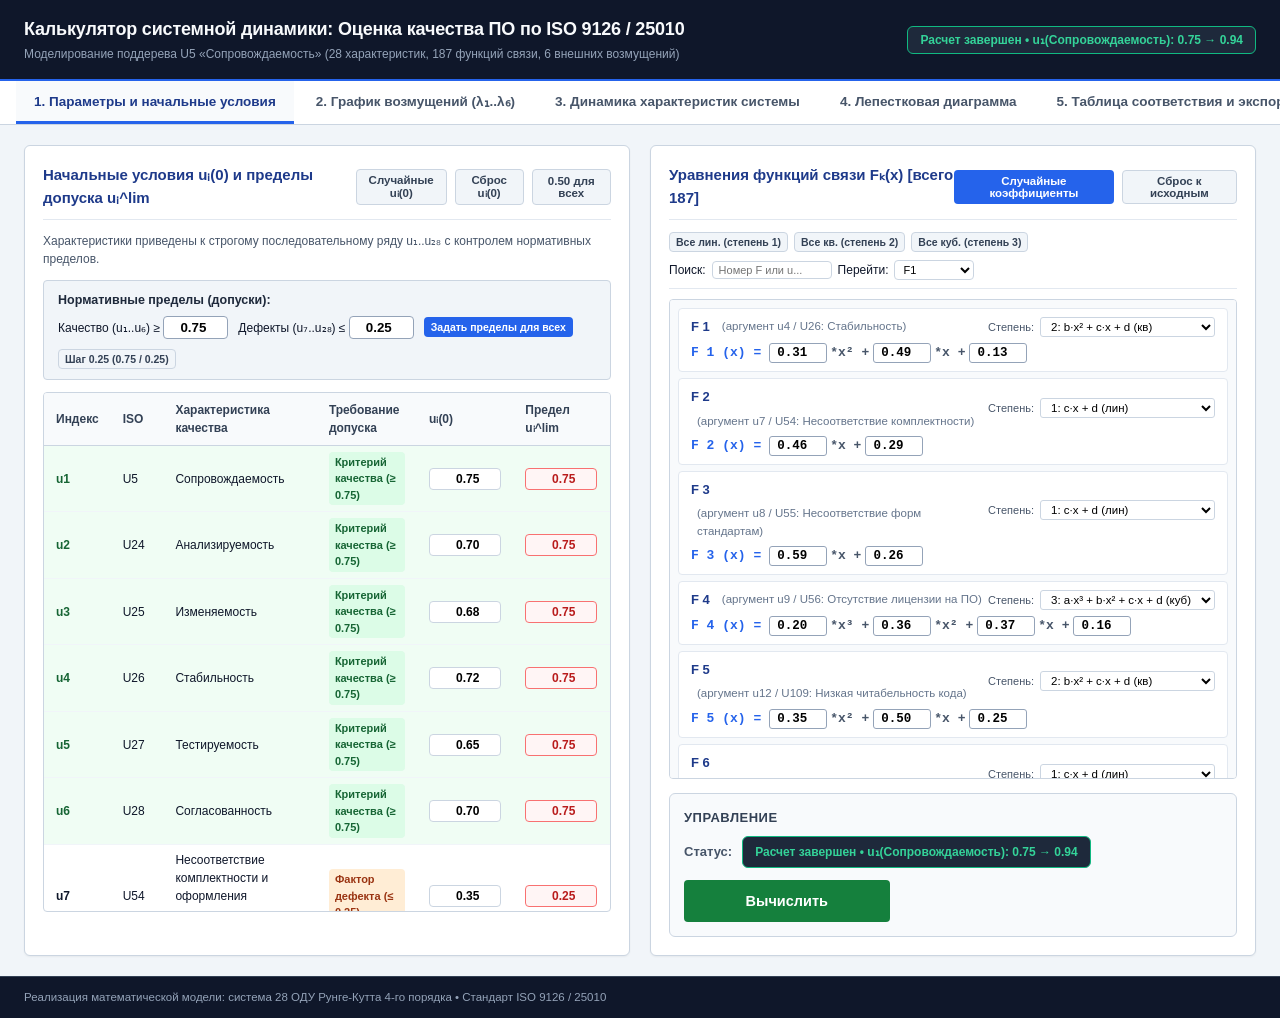
==== index.html @ 402475c9 "new failes" ====
<!DOCTYPE html>
<html lang="ru">
<head>
  <meta charset="UTF-8">
  <meta name="viewport" content="width=device-width, initial-scale=1.0">
  <title>Калькулятор системной динамики: Оценка качества ПО по ISO (U5 — Сопровождаемость)</title>
  <style>
/* ==========================================================================
   СТИЛИ АКАДЕМИЧЕСКОГО ВЕБ-КАЛЬКУЛЯТОРА СИСТЕМНОЙ ДИНАМИКИ
   ========================================================================== */

:root {
  --primary: #1e3a8a;
  --primary-hover: #172554;
  --accent: #2563eb;
  --success: #15803d;
  --success-hover: #166534;
  --danger: #b91c1c;
  --bg-main: #f1f5f9;
  --bg-card: #ffffff;
  --text-main: #0f172a;
  --text-muted: #475569;
  --border-color: #cbd5e1;
  --radius-sm: 4px;
  --radius-md: 6px;
  --radius-lg: 8px;
  --shadow-sm: 0 1px 2px 0 rgb(0 0 0 / 0.05);
  --shadow-md: 0 4px 6px -1px rgb(0 0 0 / 0.1), 0 2px 4px -2px rgb(0 0 0 / 0.1);
}

* {
  box-sizing: border-box;
  margin: 0;
  padding: 0;
}

body {
  font-family: -apple-system, BlinkMacSystemFont, "Segoe UI", Roboto, "Helvetica Neue", Arial, sans-serif;
  background-color: var(--bg-main);
  color: var(--text-main);
  line-height: 1.5;
  font-size: 14px;
  -webkit-font-smoothing: antialiased;
}

.app-container {
  display: flex;
  flex-direction: column;
  min-height: 100vh;
}

/* --------------------------------------------------------------------------
   ШАПКА
   -------------------------------------------------------------------------- */
.app-header {
  background-color: #0f172a;
  color: #f8fafc;
  padding: 16px 24px;
  display: flex;
  justify-content: space-between;
  align-items: center;
  border-bottom: 2px solid var(--accent);
}

.header-content h1 {
  font-size: 18px;
  font-weight: 700;
  letter-spacing: -0.01em;
}

.header-content .subtitle {
  font-size: 12px;
  color: #94a3b8;
  margin-top: 2px;
}

.status-badge {
  background-color: #1e293b;
  color: #38bdf8;
  border: 1px solid #334155;
  padding: 6px 12px;
  border-radius: var(--radius-md);
  font-size: 12px;
  font-weight: 600;
}

/* --------------------------------------------------------------------------
   ВКЛАДКИ НАВИГАЦИИ
   -------------------------------------------------------------------------- */
.app-tabs {
  background-color: #ffffff;
  border-bottom: 1px solid var(--border-color);
  display: flex;
  overflow-x: auto;
  padding: 0 16px;
  gap: 4px;
}

.tab-btn {
  background: none;
  border: none;
  padding: 12px 18px;
  font-size: 13.5px;
  font-weight: 600;
  color: var(--text-muted);
  cursor: pointer;
  border-bottom: 3px solid transparent;
  transition: all 0.15s ease-in-out;
  white-space: nowrap;
}

.tab-btn:hover {
  color: var(--accent);
  background-color: #f8fafc;
}

.tab-btn.active {
  color: var(--primary);
  border-bottom-color: var(--accent);
  background-color: #f8fafc;
}

/* --------------------------------------------------------------------------
   КОНТЕЙНЕР СОДЕРЖИМОГО
   -------------------------------------------------------------------------- */
.tab-content-container {
  flex: 1;
  padding: 20px 24px;
}

.tab-pane {
  display: none;
}

.tab-pane.active {
  display: block;
}

/* --------------------------------------------------------------------------
   КАРТОЧКИ И СЕТКИ
   -------------------------------------------------------------------------- */
.card {
  background-color: var(--bg-card);
  border: 1px solid var(--border-color);
  border-radius: var(--radius-md);
  padding: 18px;
  box-shadow: var(--shadow-sm);
}

.card-header {
  display: flex;
  justify-content: space-between;
  align-items: center;
  border-bottom: 1px solid #e2e8f0;
  padding-bottom: 10px;
  margin-bottom: 12px;
}

.card-header h2 {
  font-size: 15px;
  font-weight: 700;
  color: var(--primary);
}

.card-actions {
  display: flex;
  gap: 8px;
}

.section-desc {
  font-size: 12px;
  color: var(--text-muted);
  margin-bottom: 12px;
}

.grid-2col {
  display: grid;
  grid-template-columns: 1fr 1fr;
  gap: 20px;
}

@media (max-width: 1024px) {
  .grid-2col {
    grid-template-columns: 1fr;
  }
}

/* --------------------------------------------------------------------------
   ТАБЛИЦА u0 И СООТВЕТСТВИЯ
   -------------------------------------------------------------------------- */
.table-container {
  border: 1px solid var(--border-color);
  border-radius: var(--radius-sm);
  overflow-x: auto;
}

.u0-table-scroll {
  max-height: 520px;
  overflow-y: auto;
}

.data-table {
  width: 100%;
  border-collapse: collapse;
  font-size: 12px;
}

.data-table th {
  background-color: #f8fafc;
  color: #334155;
  font-weight: 700;
  text-align: left;
  padding: 8px 12px;
  border-bottom: 1px solid var(--border-color);
  position: sticky;
  top: 0;
  z-index: 10;
}

.data-table td {
  padding: 6px 12px;
  border-bottom: 1px solid #f1f5f9;
}

.data-table tr.row-quality {
  background-color: #f0fdf4;
}

.data-table tr.row-quality td:first-child {
  font-weight: 700;
  color: #166534;
}

.data-table tr:hover {
  background-color: #f8fafc;
}

.u0-input {
  width: 72px;
  padding: 3px 6px;
  border: 1px solid var(--border-color);
  border-radius: var(--radius-sm);
  font-size: 12px;
  text-align: right;
  font-weight: 600;
}

/* --------------------------------------------------------------------------
   ИНСПЕКТОР ФУНКЦИИ
   -------------------------------------------------------------------------- */
.func-inspector-card {
  background-color: #f8fafc;
  border: 1px solid #e2e8f0;
  border-radius: var(--radius-md);
  padding: 14px;
  margin-top: 14px;
}

.func-inspector-card h3 {
  font-size: 13px;
  font-weight: 700;
  color: #1e293b;
  margin-bottom: 10px;
}

.form-row {
  margin-bottom: 10px;
}

.form-row label {
  display: block;
  font-size: 12px;
  font-weight: 600;
  margin-bottom: 4px;
  color: #334155;
}

.form-select, .form-input {
  width: 100%;
  padding: 6px 10px;
  border: 1px solid var(--border-color);
  border-radius: var(--radius-sm);
  font-size: 13px;
  background-color: #fff;
}

.radio-group {
  display: flex;
  gap: 12px;
  font-size: 12px;
}

.radio-group label {
  display: flex;
  align-items: center;
  gap: 4px;
  cursor: pointer;
}

.grid-coeffs {
  display: grid;
  grid-template-columns: repeat(4, 1fr);
  gap: 8px;
  margin-top: 8px;
}

.coeff-box label {
  font-size: 11px;
  font-weight: 600;
  color: var(--text-muted);
}

.calc-action-box {
  margin-top: 20px;
  text-align: center;
}

.calc-hint {
  font-size: 11px;
  color: var(--text-muted);
  margin-top: 6px;
}

/* --------------------------------------------------------------------------
   КНОПКИ
   -------------------------------------------------------------------------- */
.btn {
  display: inline-flex;
  align-items: center;
  justify-content: center;
  font-weight: 600;
  cursor: pointer;
  border: 1px solid transparent;
  border-radius: var(--radius-sm);
  transition: all 0.15s ease-in-out;
  text-decoration: none;
}

.btn-primary {
  background-color: var(--accent);
  color: white;
}
.btn-primary:hover {
  background-color: #1d4ed8;
}

.btn-secondary {
  background-color: #f1f5f9;
  border-color: var(--border-color);
  color: #334155;
}
.btn-secondary:hover {
  background-color: #e2e8f0;
}

.btn-success {
  background-color: var(--success);
  color: white;
}
.btn-success:hover {
  background-color: var(--success-hover);
}

.btn-sm {
  padding: 4px 10px;
  font-size: 11.5px;
}

.btn-xs {
  padding: 3px 6px;
  font-size: 10.5px;
}

.btn-lg {
  padding: 12px 24px;
  font-size: 14.5px;
}

.btn-block {
  width: 100%;
}

/* --------------------------------------------------------------------------
   РАСПОЛОЖЕНИЕ ГРАФИКОВ С БОКОВОЙ ПАНЕЛЬЮ
   -------------------------------------------------------------------------- */
.chart-layout-with-sidebar {
  display: grid;
  grid-template-columns: 1fr 340px;
  gap: 20px;
}

@media (max-width: 1024px) {
  .chart-layout-with-sidebar {
    grid-template-columns: 1fr;
  }
}

.chart-main-card {
  background-color: var(--bg-card);
  border: 1px solid var(--border-color);
  border-radius: var(--radius-md);
  padding: 18px;
  box-shadow: var(--shadow-sm);
}

.chart-subtext {
  font-size: 11.5px;
  color: var(--text-muted);
  margin-bottom: 12px;
}

.canvas-wrapper {
  position: relative;
  height: 480px;
  width: 100%;
}

.radar-canvas-wrapper {
  height: 520px;
}

.sidebar-ctrl-card {
  background-color: var(--bg-card);
  border: 1px solid var(--border-color);
  border-radius: var(--radius-md);
  padding: 16px;
  box-shadow: var(--shadow-sm);
  display: flex;
  flex-direction: column;
}

.sidebar-ctrl-card h3 {
  font-size: 13.5px;
  font-weight: 700;
  color: var(--primary);
  margin-bottom: 6px;
}

.sidebar-desc {
  font-size: 11px;
  color: var(--text-muted);
  margin-bottom: 10px;
}

.quick-filter-btns {
  display: flex;
  gap: 6px;
  margin-bottom: 8px;
}

.checkbox-scroll-list {
  max-height: 450px;
  overflow-y: auto;
  border: 1px solid #e2e8f0;
  border-radius: var(--radius-sm);
  padding: 6px;
}

.check-item-row {
  display: flex;
  align-items: center;
  justify-content: space-between;
  padding: 3px 4px;
  border-radius: var(--radius-sm);
  font-size: 11.5px;
}

.check-item-row:hover {
  background-color: #f1f5f9;
}

.check-item-row label {
  display: flex;
  align-items: center;
  gap: 6px;
  cursor: pointer;
  flex: 1;
  font-weight: 500;
}

.btn-only {
  font-size: 9.5px;
  padding: 1px 5px;
  background-color: #f1f5f9;
  border: 1px solid #cbd5e1;
  border-radius: 3px;
  cursor: pointer;
  color: #475569;
}

.btn-only:hover {
  background-color: #e2e8f0;
  color: #0f172a;
}

/* --------------------------------------------------------------------------
   ПЕРЕКЛЮЧАТЕЛЬ РЕЖИМА ДИНАМИКИ
   -------------------------------------------------------------------------- */
.mode-switch-bar {
  display: flex;
  align-items: center;
  gap: 16px;
  padding: 8px 12px;
  background-color: #f8fafc;
  border: 1px solid #e2e8f0;
  border-radius: var(--radius-sm);
  margin-bottom: 12px;
  font-size: 12.5px;
}

.mode-label {
  font-weight: 700;
  color: #334155;
}

.mode-radio {
  display: flex;
  align-items: center;
  gap: 4px;
  cursor: pointer;
  font-weight: 500;
}

/* Карточка одиночного анализа */
.single-analysis-card {
  margin-top: 14px;
  background-color: #f8fafc;
  border: 1px solid #e2e8f0;
  border-radius: var(--radius-md);
  padding: 12px 16px;
}

.card-metric-header {
  font-size: 13.5px;
  font-weight: 700;
  color: var(--primary);
  margin-bottom: 8px;
}

.metrics-grid {
  display: grid;
  grid-template-columns: repeat(4, 1fr);
  gap: 10px;
  margin-bottom: 8px;
}

.metric-cell {
  background: #ffffff;
  border: 1px solid #e2e8f0;
  border-radius: var(--radius-sm);
  padding: 6px 10px;
}

.metric-cell .m-label {
  display: block;
  font-size: 10.5px;
  color: var(--text-muted);
}

.metric-cell .m-val {
  font-size: 13.5px;
  font-weight: 700;
  color: #0f172a;
}

.conclusion-text {
  font-size: 12px;
  color: #1e293b;
  padding-top: 4px;
  border-top: 1px dashed #cbd5e1;
}

.nav-control-row {
  display: flex;
  gap: 6px;
}

/* --------------------------------------------------------------------------
   РАДАР ДИАГРАММА НАСТРОЙКИ
   -------------------------------------------------------------------------- */
.radar-time-group {
  display: flex;
  flex-direction: column;
  gap: 8px;
  font-size: 12px;
}

.radar-time-group label {
  display: flex;
  align-items: center;
  gap: 6px;
  cursor: pointer;
}

/* --------------------------------------------------------------------------
   ПОДВАЛ
   -------------------------------------------------------------------------- */
.app-footer {
  background-color: #0f172a;
  color: #94a3b8;
  padding: 12px 24px;
  font-size: 11.5px;
  display: flex;
  justify-content: space-between;
  border-top: 1px solid #334155;
  margin-top: auto;
}

@media (max-width: 768px) {
  .app-footer {
    flex-direction: column;
    gap: 4px;
  }
}

/* --------------------------------------------------------------------------
   ПРЕДЕЛЬНЫЕ ЗНАЧЕНИЯ И НОРМЫ
   -------------------------------------------------------------------------- */
.limits-batch-bar {
  background-color: #f1f5f9;
  border: 1px solid #cbd5e1;
  border-radius: var(--radius-sm);
  padding: 10px 14px;
  margin-bottom: 12px;
}

.limits-bar-title {
  display: block;
  font-size: 12.5px;
  font-weight: 700;
  color: #1e293b;
  margin-bottom: 6px;
}

.limits-inputs-wrap {
  display: flex;
  flex-wrap: wrap;
  gap: 10px;
  align-items: center;
  font-size: 12px;
}

.limit-input-num {
  width: 65px;
  padding: 3px 6px;
  border: 1px solid #94a3b8;
  border-radius: 4px;
  font-weight: 600;
  text-align: right;
  background-color: #ffffff;
}

.ulim-input {
  width: 72px;
  padding: 3px 6px;
  border: 1px solid #f87171;
  background-color: #fff5f5;
  border-radius: var(--radius-sm);
  font-size: 12px;
  text-align: right;
  font-weight: 700;
  color: #b91c1c;
}

.badge-qual {
  display: inline-block;
  font-size: 11px;
  font-weight: 600;
  color: #166534;
  background-color: #dcfce7;
  padding: 2px 6px;
  border-radius: 4px;
}

.badge-def {
  display: inline-block;
  font-size: 11px;
  font-weight: 600;
  color: #9a3412;
  background-color: #ffedd5;
  padding: 2px 6px;
  border-radius: 4px;
}

/* --------------------------------------------------------------------------
   СПИСОК УРАВНЕНИЙ СВЯЗИ F_k(x) (КЛАССИЧЕСКИЙ СТИЛЬ)
   -------------------------------------------------------------------------- */
.eq-top-toolbar {
  display: flex;
  flex-wrap: wrap;
  justify-content: space-between;
  align-items: center;
  gap: 8px;
  margin-bottom: 10px;
  padding-bottom: 8px;
  border-bottom: 1px solid #e2e8f0;
}

.eq-quick-btns {
  display: flex;
  flex-wrap: wrap;
  gap: 6px;
  align-items: center;
}

.eq-search-box {
  display: flex;
  align-items: center;
  gap: 6px;
  font-size: 12px;
}

.equations-scroll-container {
  max-height: 480px;
  overflow-y: auto;
  border: 1px solid #cbd5e1;
  border-radius: 4px;
  background-color: #f8fafc;
  padding: 8px;
}

.eq-row {
  background-color: #ffffff;
  border: 1px solid #e2e8f0;
  border-radius: 4px;
  padding: 8px 12px;
  margin-bottom: 6px;
  transition: all 0.15s ease;
}

.eq-row:hover {
  background-color: #f1f5f9;
  border-color: #94a3b8;
}

.eq-row-top {
  display: flex;
  justify-content: space-between;
  align-items: center;
  margin-bottom: 6px;
  font-size: 12px;
}

.eq-f-label {
  font-weight: 700;
  color: #1e3a8a;
  font-size: 13px;
}

.eq-arg-desc {
  font-size: 11.5px;
  color: #64748b;
  margin-left: 6px;
}

.eq-deg-select {
  font-size: 11.5px;
  padding: 2px 6px;
  border: 1px solid #cbd5e1;
  border-radius: 3px;
  background-color: #ffffff;
}

.eq-row-body {
  font-family: Consolas, "Courier New", monospace;
  font-size: 13px;
  display: flex;
  flex-wrap: wrap;
  align-items: center;
  gap: 4px;
  color: #0f172a;
}

.eq-row-body .eq-f-title {
  font-weight: bold;
  color: #2563eb;
  margin-right: 4px;
}

.eq-coeff-num {
  width: 58px;
  padding: 2px 4px;
  border: 1px solid #94a3b8;
  border-radius: 3px;
  font-family: inherit;
  font-size: 12.5px;
  text-align: right;
  font-weight: 600;
  background-color: #ffffff;
}

.eq-coeff-num:focus {
  outline: none;
  border-color: #2563eb;
  background-color: #eff6ff;
}

.eq-term-span {
  display: inline-flex;
  align-items: center;
  gap: 3px;
}

.eq-term-str {
  color: #475569;
  font-weight: 600;
}

/* --------------------------------------------------------------------------
   БЛОК УПРАВЛЕНИЯ (ПО СКРИНШОТУ ПРЕПОДАВАТЕЛЯ)
   -------------------------------------------------------------------------- */
.management-card {
  background-color: #f8fafc;
  border: 1px solid #cbd5e1;
  border-radius: var(--radius-md);
  padding: 14px;
  margin-top: 14px;
}

.mgmt-header {
  font-size: 13px;
  font-weight: 700;
  color: #334155;
  margin-bottom: 8px;
  text-transform: uppercase;
  letter-spacing: 0.5px;
}

.mgmt-status-row {
  display: flex;
  align-items: center;
  gap: 10px;
  margin-bottom: 12px;
}

.mgmt-buttons-grid {
  display: grid;
  grid-template-columns: 2fr 1fr 1fr 1fr;
  gap: 8px;
}

@media (max-width: 900px) {
  .mgmt-buttons-grid {
    grid-template-columns: 1fr 1fr;
  }
}

/* --------------------------------------------------------------------------
   РАДАР ДИАГРАММА: ПРАВИЛА И КРАСНАЯ ЛИНИЯ ПРЕДЕЛА
   -------------------------------------------------------------------------- */
.radar-rules-banner {
  background-color: #f8fafc;
  border: 1px solid #cbd5e1;
  border-left: 4px solid #dc2626;
  border-radius: var(--radius-sm);
  padding: 10px 14px;
  margin-bottom: 14px;
  display: flex;
  flex-direction: column;
  gap: 5px;
  font-size: 12.5px;
}

.rule-item {
  display: flex;
  align-items: center;
  gap: 8px;
  color: #1e293b;
}

.compliance-status-card {
  margin-top: 16px;
  padding: 12px;
  background-color: #f8fafc;
  border: 1px solid #cbd5e1;
  border-radius: var(--radius-sm);
  font-size: 12px;
}

.compliance-header {
  font-weight: 700;
  margin-bottom: 6px;
  color: #1e293b;
}

.compliance-tag-ok {
  color: #166534;
  font-weight: bold;
}

.compliance-tag-bad {
  color: #b91c1c;
  font-weight: bold;
}

/* --------------------------------------------------------------------------
   БЕЙДЖИ РУЧНОГО ВВОДА И ВЫДЕЛЕНИЕ СТРОКИ
   -------------------------------------------------------------------------- */
.badge-custom-func {
  display: inline-flex;
  align-items: center;
  gap: 4px;
  font-size: 11px;
  font-weight: 600;
  color: #1d4ed8;
  background-color: #dbeafe;
  border: 1px solid #93c5fd;
  padding: 1px 7px;
  border-radius: 4px;
  letter-spacing: 0.2px;
}

.badge-custom-reset-btn {
  background: none;
  border: none;
  color: #64748b;
  cursor: pointer;
  padding: 0 2px;
  font-size: 11px;
  font-weight: bold;
  line-height: 1;
}

.badge-custom-reset-btn:hover {
  color: #b91c1c;
}

.eq-row.is-custom {
  border-left: 3px solid #2563eb;
  background-color: #f8fafc;
}

/* --------------------------------------------------------------------------
   МОДАЛЬНОЕ ОКНО ПОДТВЕРЖДЕНИЯ ДЕЙСТВИЯ (ДИАЛОГ ЗАПОЛНЕНИЯ)
   -------------------------------------------------------------------------- */
.modal-backdrop {
  position: fixed;
  top: 0;
  left: 0;
  width: 100vw;
  height: 100vh;
  background-color: rgba(15, 23, 42, 0.65);
  backdrop-filter: blur(2px);
  z-index: 9999;
  display: flex;
  align-items: center;
  justify-content: center;
  padding: 16px;
}

.modal-dialog {
  background-color: #ffffff;
  border-radius: var(--radius-lg);
  box-shadow: 0 20px 25px -5px rgb(0 0 0 / 0.25), 0 8px 10px -6px rgb(0 0 0 / 0.25);
  width: 100%;
  max-width: 520px;
  overflow: hidden;
  border: 1px solid #cbd5e1;
  animation: modalScaleIn 0.18s ease-out;
}

@keyframes modalScaleIn {
  from {
    opacity: 0;
    transform: scale(0.95);
  }
  to {
    opacity: 1;
    transform: scale(1);
  }
}

.modal-header {
  padding: 16px 20px;
  background-color: #f8fafc;
  border-bottom: 1px solid #e2e8f0;
  display: flex;
  justify-content: space-between;
  align-items: center;
}

.modal-header h3 {
  font-size: 15px;
  font-weight: 700;
  color: #0f172a;
  display: flex;
  align-items: center;
  gap: 8px;
}

.modal-close-btn {
  background: none;
  border: none;
  font-size: 20px;
  line-height: 1;
  color: #64748b;
  cursor: pointer;
  padding: 2px 6px;
  border-radius: 4px;
}

.modal-close-btn:hover {
  background-color: #e2e8f0;
  color: #0f172a;
}

.modal-body {
  padding: 20px;
  font-size: 13px;
  color: #334155;
  line-height: 1.6;
}

.modal-body p {
  margin-bottom: 12px;
}

.modal-info-box {
  background-color: #eff6ff;
  border: 1px solid #bfdbfe;
  border-radius: 6px;
  padding: 10px 14px;
  margin: 12px 0;
  font-size: 12.5px;
}

.modal-info-box strong {
  color: #1e40af;
}

.modal-actions {
  padding: 14px 20px;
  background-color: #f8fafc;
  border-top: 1px solid #e2e8f0;
  display: flex;
  flex-direction: column;
  gap: 8px;
}

.modal-btn-option {
  display: flex;
  align-items: center;
  justify-content: space-between;
  padding: 10px 14px;
  border-radius: 6px;
  font-size: 13px;
  font-weight: 600;
  cursor: pointer;
  transition: all 0.15s ease;
  border: 1px solid transparent;
  text-align: left;
}

.modal-btn-option .sub {
  display: block;
  font-size: 11px;
  font-weight: 400;
  margin-top: 2px;
  opacity: 0.85;
}

.modal-btn-protect {
  background-color: #2563eb;
  color: #ffffff;
  border-color: #1d4ed8;
}

.modal-btn-protect:hover {
  background-color: #1d4ed8;
}

.modal-btn-overwrite {
  background-color: #ffffff;
  color: #b91c1c;
  border-color: #fca5a5;
}

.modal-btn-overwrite:hover {
  background-color: #fef2f2;
  border-color: #ef4444;
}

.modal-btn-cancel {
  background-color: #e2e8f0;
  color: #334155;
  border-color: #cbd5e1;
  justify-content: center;
}

.modal-btn-cancel:hover {
  background-color: #cbd5e1;
}

/* --------------------------------------------------------------------------
   ВСПЛЫВАЮЩИЕ УВЕДОМЛЕНИЯ (TOASTS)
   -------------------------------------------------------------------------- */
.toast-container {
  position: fixed;
  bottom: 24px;
  right: 24px;
  z-index: 10000;
  display: flex;
  flex-direction: column;
  gap: 8px;
  pointer-events: none;
}

.toast {
  pointer-events: auto;
  background-color: #0f172a;
  color: #f8fafc;
  padding: 10px 18px;
  border-radius: 6px;
  font-size: 12.5px;
  font-weight: 500;
  box-shadow: 0 10px 15px -3px rgb(0 0 0 / 0.2);
  display: flex;
  align-items: center;
  gap: 10px;
  border-left: 4px solid var(--accent);
  animation: toastSlideIn 0.2s ease-out;
}

.toast.toast-success {
  border-left-color: #16a34a;
}

.toast.toast-info {
  border-left-color: #2563eb;
}

.toast.toast-warning {
  border-left-color: #eab308;
}

@keyframes toastSlideIn {
  from {
    opacity: 0;
    transform: translateY(10px);
  }
  to {
    opacity: 1;
    transform: translateY(0);
  }
}

/* --------------------------------------------------------------------------
   МОДАЛЬНОЕ ОКНО РЕЗУЛЬТАТОВ РАСЧЕТА МОДЕЛИ
   -------------------------------------------------------------------------- */
.modal-dialog-lg {
  max-width: 720px;
}

.res-kpi-card {
  background: linear-gradient(135deg, #f8fafc 0%, #edf2f7 100%);
  border: 1px solid #cbd5e1;
  border-radius: var(--radius-md);
  padding: 16px;
  margin-bottom: 16px;
}

.res-kpi-header {
  font-size: 13.5px;
  font-weight: 700;
  color: #1e3a8a;
  margin-bottom: 12px;
  display: flex;
  align-items: center;
  justify-content: space-between;
}

.res-metrics-grid {
  display: grid;
  grid-template-columns: repeat(4, 1fr);
  gap: 10px;
  margin-bottom: 12px;
}

.res-metric-cell {
  background: #ffffff;
  border: 1px solid #e2e8f0;
  border-radius: 6px;
  padding: 8px 12px;
  text-align: center;
}

.res-m-label {
  display: block;
  font-size: 11px;
  color: #64748b;
  margin-bottom: 2px;
}

.res-m-val {
  font-size: 15px;
  font-weight: 800;
  color: #0f172a;
}

.res-m-val.trend-up {
  color: #16a34a;
}

.res-m-val.trend-down {
  color: #dc2626;
}

.res-verdict-box {
  background: #ffffff;
  border-left: 4px solid #2563eb;
  padding: 8px 12px;
  border-radius: 4px;
  font-size: 12.5px;
  font-weight: 600;
  color: #1e293b;
}

.res-compliance-summary {
  display: flex;
  gap: 12px;
  margin-bottom: 16px;
  flex-wrap: wrap;
}

.res-comp-pill {
  flex: 1;
  min-width: 220px;
  padding: 10px 14px;
  border-radius: 6px;
  font-size: 12.5px;
  display: flex;
  flex-direction: column;
  gap: 2px;
}

.res-comp-pill.quality {
  background-color: #eff6ff;
  border: 1px solid #bfdbfe;
  color: #1e40af;
}

.res-comp-pill.defects {
  background-color: #fef2f2;
  border: 1px solid #fecaca;
  color: #991b1b;
}

.res-table-wrap {
  border: 1px solid #e2e8f0;
  border-radius: 6px;
  overflow: hidden;
  margin-bottom: 8px;
}

.res-table {
  width: 100%;
  border-collapse: collapse;
  font-size: 12px;
}

.res-table th {
  background-color: #f1f5f9;
  padding: 8px 10px;
  text-align: left;
  font-weight: 700;
  color: #475569;
  border-bottom: 1px solid #cbd5e1;
}

.res-table td {
  padding: 6px 10px;
  border-bottom: 1px solid #f1f5f9;
  color: #1e293b;
}

.res-table tr:last-child td {
  border-bottom: none;
}




</style>
  <!-- Chart.js local bundle with CDN fallback -->
<script>
/**
 * Skipped minification because the original files appears to be already minified.
 * Original file: /npm/chart.js@4.4.2/dist/chart.umd.js
 *
 * Do NOT use SRI with dynamically generated files! More information: https://www.jsdelivr.com/using-sri-with-dynamic-files
 */
/*!
 * Chart.js v4.4.2
 * https://www.chartjs.org
 * (c) 2024 Chart.js Contributors
 * Released under the MIT License
 */
!function(t,e){"object"==typeof exports&&"undefined"!=typeof module?module.exports=e():"function"==typeof define&&define.amd?define(e):(t="undefined"!=typeof globalThis?globalThis:t||self).Chart=e()}(this,(function(){"use strict";var t=Object.freeze({__proto__:null,get Colors(){return Go},get Decimation(){return Qo},get Filler(){return ma},get Legend(){return ya},get SubTitle(){return ka},get Title(){return Ma},get Tooltip(){return Ba}});function e(){}const i=(()=>{let t=0;return()=>t++})();function s(t){return null==t}function n(t){if(Array.isArray&&Array.isArray(t))return!0;const e=Object.prototype.toString.call(t);return"[object"===e.slice(0,7)&&"Array]"===e.slice(-6)}function o(t){return null!==t&&"[object Object]"===Object.prototype.toString.call(t)}function a(t){return("number"==typeof t||t instanceof Number)&&isFinite(+t)}function r(t,e){return a(t)?t:e}function l(t,e){return void 0===t?e:t}const h=(t,e)=>"string"==typeof t&&t.endsWith("%")?parseFloat(t)/100:+t/e,c=(t,e)=>"string"==typeof t&&t.endsWith("%")?parseFloat(t)/100*e:+t;function d(t,e,i){if(t&&"function"==typeof t.call)return t.apply(i,e)}function u(t,e,i,s){let a,r,l;if(n(t))if(r=t.length,s)for(a=r-1;a>=0;a--)e.call(i,t[a],a);else for(a=0;a<r;a++)e.call(i,t[a],a);else if(o(t))for(l=Object.keys(t),r=l.length,a=0;a<r;a++)e.call(i,t[l[a]],l[a])}function f(t,e){let i,s,n,o;if(!t||!e||t.length!==e.length)return!1;for(i=0,s=t.length;i<s;++i)if(n=t[i],o=e[i],n.datasetIndex!==o.datasetIndex||n.index!==o.index)return!1;return!0}function g(t){if(n(t))return t.map(g);if(o(t)){const e=Object.create(null),i=Object.keys(t),s=i.length;let n=0;for(;n<s;++n)e[i[n]]=g(t[i[n]]);return e}return t}function p(t){return-1===["__proto__","prototype","constructor"].indexOf(t)}function m(t,e,i,s){if(!p(t))return;const n=e[t],a=i[t];o(n)&&o(a)?b(n,a,s):e[t]=g(a)}function b(t,e,i){const s=n(e)?e:[e],a=s.length;if(!o(t))return t;const r=(i=i||{}).merger||m;let l;for(let e=0;e<a;++e){if(l=s[e],!o(l))continue;const n=Object.keys(l);for(let e=0,s=n.length;e<s;++e)r(n[e],t,l,i)}return t}function x(t,e){return b(t,e,{merger:_})}function _(t,e,i){if(!p(t))return;const s=e[t],n=i[t];o(s)&&o(n)?x(s,n):Object.prototype.hasOwnProperty.call(e,t)||(e[t]=g(n))}const y={"":t=>t,x:t=>t.x,y:t=>t.y};function v(t){const e=t.split("."),i=[];let s="";for(const t of e)s+=t,s.endsWith("\\")?s=s.slice(0,-1)+".":(i.push(s),s="");return i}function M(t,e){const i=y[e]||(y[e]=function(t){const e=v(t);return t=>{for(const i of e){if(""===i)break;t=t&&t[i]}return t}}(e));return i(t)}function w(t){return t.charAt(0).toUpperCase()+t.slice(1)}const k=t=>void 0!==t,S=t=>"function"==typeof t,P=(t,e)=>{if(t.size!==e.size)return!1;for(const i of t)if(!e.has(i))return!1;return!0};function D(t){return"mouseup"===t.type||"click"===t.type||"contextmenu"===t.type}const C=Math.PI,O=2*C,A=O+C,T=Number.POSITIVE_INFINITY,L=C/180,E=C/2,R=C/4,I=2*C/3,z=Math.log10,F=Math.sign;function V(t,e,i){return Math.abs(t-e)<i}function B(t){const e=Math.round(t);t=V(t,e,t/1e3)?e:t;const i=Math.pow(10,Math.floor(z(t))),s=t/i;return(s<=1?1:s<=2?2:s<=5?5:10)*i}function W(t){const e=[],i=Math.sqrt(t);let s;for(s=1;s<i;s++)t%s==0&&(e.push(s),e.push(t/s));return i===(0|i)&&e.push(i),e.sort(((t,e)=>t-e)).pop(),e}function N(t){return!isNaN(parseFloat(t))&&isFinite(t)}function H(t,e){const i=Math.round(t);return i-e<=t&&i+e>=t}function j(t,e,i){let s,n,o;for(s=0,n=t.length;s<n;s++)o=t[s][i],isNaN(o)||(e.min=Math.min(e.min,o),e.max=Math.max(e.max,o))}function $(t){return t*(C/180)}function Y(t){return t*(180/C)}function U(t){if(!a(t))return;let e=1,i=0;for(;Math.round(t*e)/e!==t;)e*=10,i++;return i}function X(t,e){const i=e.x-t.x,s=e.y-t.y,n=Math.sqrt(i*i+s*s);let o=Math.atan2(s,i);return o<-.5*C&&(o+=O),{angle:o,distance:n}}function q(t,e){return Math.sqrt(Math.pow(e.x-t.x,2)+Math.pow(e.y-t.y,2))}function K(t,e){return(t-e+A)%O-C}function G(t){return(t%O+O)%O}function Z(t,e,i,s){const n=G(t),o=G(e),a=G(i),r=G(o-n),l=G(a-n),h=G(n-o),c=G(n-a);return n===o||n===a||s&&o===a||r>l&&h<c}function J(t,e,i){return Math.max(e,Math.min(i,t))}function Q(t){return J(t,-32768,32767)}function tt(t,e,i,s=1e-6){return t>=Math.min(e,i)-s&&t<=Math.max(e,i)+s}function et(t,e,i){i=i||(i=>t[i]<e);let s,n=t.length-1,o=0;for(;n-o>1;)s=o+n>>1,i(s)?o=s:n=s;return{lo:o,hi:n}}const it=(t,e,i,s)=>et(t,i,s?s=>{const n=t[s][e];return n<i||n===i&&t[s+1][e]===i}:s=>t[s][e]<i),st=(t,e,i)=>et(t,i,(s=>t[s][e]>=i));function nt(t,e,i){let s=0,n=t.length;for(;s<n&&t[s]<e;)s++;for(;n>s&&t[n-1]>i;)n--;return s>0||n<t.length?t.slice(s,n):t}const ot=["push","pop","shift","splice","unshift"];function at(t,e){t._chartjs?t._chartjs.listeners.push(e):(Object.defineProperty(t,"_chartjs",{configurable:!0,enumerable:!1,value:{listeners:[e]}}),ot.forEach((e=>{const i="_onData"+w(e),s=t[e];Object.defineProperty(t,e,{configurable:!0,enumerable:!1,value(...e){const n=s.apply(this,e);return t._chartjs.listeners.forEach((t=>{"function"==typeof t[i]&&t[i](...e)})),n}})})))}function rt(t,e){const i=t._chartjs;if(!i)return;const s=i.listeners,n=s.indexOf(e);-1!==n&&s.splice(n,1),s.length>0||(ot.forEach((e=>{delete t[e]})),delete t._chartjs)}function lt(t){const e=new Set(t);return e.size===t.length?t:Array.from(e)}const ht="undefined"==typeof window?function(t){return t()}:window.requestAnimationFrame;function ct(t,e){let i=[],s=!1;return function(...n){i=n,s||(s=!0,ht.call(window,(()=>{s=!1,t.apply(e,i)})))}}function dt(t,e){let i;return function(...s){return e?(clearTimeout(i),i=setTimeout(t,e,s)):t.apply(this,s),e}}const ut=t=>"start"===t?"left":"end"===t?"right":"center",ft=(t,e,i)=>"start"===t?e:"end"===t?i:(e+i)/2,gt=(t,e,i,s)=>t===(s?"left":"right")?i:"center"===t?(e+i)/2:e;function pt(t,e,i){const s=e.length;let n=0,o=s;if(t._sorted){const{iScale:a,_parsed:r}=t,l=a.axis,{min:h,max:c,minDefined:d,maxDefined:u}=a.getUserBounds();d&&(n=J(Math.min(it(r,l,h).lo,i?s:it(e,l,a.getPixelForValue(h)).lo),0,s-1)),o=u?J(Math.max(it(r,a.axis,c,!0).hi+1,i?0:it(e,l,a.getPixelForValue(c),!0).hi+1),n,s)-n:s-n}return{start:n,count:o}}function mt(t){const{xScale:e,yScale:i,_scaleRanges:s}=t,n={xmin:e.min,xmax:e.max,ymin:i.min,ymax:i.max};if(!s)return t._scaleRanges=n,!0;const o=s.xmin!==e.min||s.xmax!==e.max||s.ymin!==i.min||s.ymax!==i.max;return Object.assign(s,n),o}class bt{constructor(){this._request=null,this._charts=new Map,this._running=!1,this._lastDate=void 0}_notify(t,e,i,s){const n=e.listeners[s],o=e.duration;n.forEach((s=>s({chart:t,initial:e.initial,numSteps:o,currentStep:Math.min(i-e.start,o)})))}_refresh(){this._request||(this._running=!0,this._request=ht.call(window,(()=>{this._update(),this._request=null,this._running&&this._refresh()})))}_update(t=Date.now()){let e=0;this._charts.forEach(((i,s)=>{if(!i.running||!i.items.length)return;const n=i.items;let o,a=n.length-1,r=!1;for(;a>=0;--a)o=n[a],o._active?(o._total>i.duration&&(i.duration=o._total),o.tick(t),r=!0):(n[a]=n[n.length-1],n.pop());r&&(s.draw(),this._notify(s,i,t,"progress")),n.length||(i.running=!1,this._notify(s,i,t,"complete"),i.initial=!1),e+=n.length})),this._lastDate=t,0===e&&(this._running=!1)}_getAnims(t){const e=this._charts;let i=e.get(t);return i||(i={running:!1,initial:!0,items:[],listeners:{complete:[],progress:[]}},e.set(t,i)),i}listen(t,e,i){this._getAnims(t).listeners[e].push(i)}add(t,e){e&&e.length&&this._getAnims(t).items.push(...e)}has(t){return this._getAnims(t).items.length>0}start(t){const e=this._charts.get(t);e&&(e.running=!0,e.start=Date.now(),e.duration=e.items.reduce(((t,e)=>Math.max(t,e._duration)),0),this._refresh())}running(t){if(!this._running)return!1;const e=this._charts.get(t);return!!(e&&e.running&&e.items.length)}stop(t){const e=this._charts.get(t);if(!e||!e.items.length)return;const i=e.items;let s=i.length-1;for(;s>=0;--s)i[s].cancel();e.items=[],this._notify(t,e,Date.now(),"complete")}remove(t){return this._charts.delete(t)}}var xt=new bt;
/*!
 * @kurkle/color v0.3.2
 * https://github.com/kurkle/color#readme
 * (c) 2023 Jukka Kurkela
 * Released under the MIT License
 */function _t(t){return t+.5|0}const yt=(t,e,i)=>Math.max(Math.min(t,i),e);function vt(t){return yt(_t(2.55*t),0,255)}function Mt(t){return yt(_t(255*t),0,255)}function wt(t){return yt(_t(t/2.55)/100,0,1)}function kt(t){return yt(_t(100*t),0,100)}const St={0:0,1:1,2:2,3:3,4:4,5:5,6:6,7:7,8:8,9:9,A:10,B:11,C:12,D:13,E:14,F:15,a:10,b:11,c:12,d:13,e:14,f:15},Pt=[..."0123456789ABCDEF"],Dt=t=>Pt[15&t],Ct=t=>Pt[(240&t)>>4]+Pt[15&t],Ot=t=>(240&t)>>4==(15&t);function At(t){var e=(t=>Ot(t.r)&&Ot(t.g)&&Ot(t.b)&&Ot(t.a))(t)?Dt:Ct;return t?"#"+e(t.r)+e(t.g)+e(t.b)+((t,e)=>t<255?e(t):"")(t.a,e):void 0}const Tt=/^(hsla?|hwb|hsv)\(\s*([-+.e\d]+)(?:deg)?[\s,]+([-+.e\d]+)%[\s,]+([-+.e\d]+)%(?:[\s,]+([-+.e\d]+)(%)?)?\s*\)$/;function Lt(t,e,i){const s=e*Math.min(i,1-i),n=(e,n=(e+t/30)%12)=>i-s*Math.max(Math.min(n-3,9-n,1),-1);return[n(0),n(8),n(4)]}function Et(t,e,i){const s=(s,n=(s+t/60)%6)=>i-i*e*Math.max(Math.min(n,4-n,1),0);return[s(5),s(3),s(1)]}function Rt(t,e,i){const s=Lt(t,1,.5);let n;for(e+i>1&&(n=1/(e+i),e*=n,i*=n),n=0;n<3;n++)s[n]*=1-e-i,s[n]+=e;return s}function It(t){const e=t.r/255,i=t.g/255,s=t.b/255,n=Math.max(e,i,s),o=Math.min(e,i,s),a=(n+o)/2;let r,l,h;return n!==o&&(h=n-o,l=a>.5?h/(2-n-o):h/(n+o),r=function(t,e,i,s,n){return t===n?(e-i)/s+(e<i?6:0):e===n?(i-t)/s+2:(t-e)/s+4}(e,i,s,h,n),r=60*r+.5),[0|r,l||0,a]}function zt(t,e,i,s){return(Array.isArray(e)?t(e[0],e[1],e[2]):t(e,i,s)).map(Mt)}function Ft(t,e,i){return zt(Lt,t,e,i)}function Vt(t){return(t%360+360)%360}function Bt(t){const e=Tt.exec(t);let i,s=255;if(!e)return;e[5]!==i&&(s=e[6]?vt(+e[5]):Mt(+e[5]));const n=Vt(+e[2]),o=+e[3]/100,a=+e[4]/100;return i="hwb"===e[1]?function(t,e,i){return zt(Rt,t,e,i)}(n,o,a):"hsv"===e[1]?function(t,e,i){return zt(Et,t,e,i)}(n,o,a):Ft(n,o,a),{r:i[0],g:i[1],b:i[2],a:s}}const Wt={x:"dark",Z:"light",Y:"re",X:"blu",W:"gr",V:"medium",U:"slate",A:"ee",T:"ol",S:"or",B:"ra",C:"lateg",D:"ights",R:"in",Q:"turquois",E:"hi",P:"ro",O:"al",N:"le",M:"de",L:"yello",F:"en",K:"ch",G:"arks",H:"ea",I:"ightg",J:"wh"},Nt={OiceXe:"f0f8ff",antiquewEte:"faebd7",aqua:"ffff",aquamarRe:"7fffd4",azuY:"f0ffff",beige:"f5f5dc",bisque:"ffe4c4",black:"0",blanKedOmond:"ffebcd",Xe:"ff",XeviTet:"8a2be2",bPwn:"a52a2a",burlywood:"deb887",caMtXe:"5f9ea0",KartYuse:"7fff00",KocTate:"d2691e",cSO:"ff7f50",cSnflowerXe:"6495ed",cSnsilk:"fff8dc",crimson:"dc143c",cyan:"ffff",xXe:"8b",xcyan:"8b8b",xgTMnPd:"b8860b",xWay:"a9a9a9",xgYF:"6400",xgYy:"a9a9a9",xkhaki:"bdb76b",xmagFta:"8b008b",xTivegYF:"556b2f",xSange:"ff8c00",xScEd:"9932cc",xYd:"8b0000",xsOmon:"e9967a",xsHgYF:"8fbc8f",xUXe:"483d8b",xUWay:"2f4f4f",xUgYy:"2f4f4f",xQe:"ced1",xviTet:"9400d3",dAppRk:"ff1493",dApskyXe:"bfff",dimWay:"696969",dimgYy:"696969",dodgerXe:"1e90ff",fiYbrick:"b22222",flSOwEte:"fffaf0",foYstWAn:"228b22",fuKsia:"ff00ff",gaRsbSo:"dcdcdc",ghostwEte:"f8f8ff",gTd:"ffd700",gTMnPd:"daa520",Way:"808080",gYF:"8000",gYFLw:"adff2f",gYy:"808080",honeyMw:"f0fff0",hotpRk:"ff69b4",RdianYd:"cd5c5c",Rdigo:"4b0082",ivSy:"fffff0",khaki:"f0e68c",lavFMr:"e6e6fa",lavFMrXsh:"fff0f5",lawngYF:"7cfc00",NmoncEffon:"fffacd",ZXe:"add8e6",ZcSO:"f08080",Zcyan:"e0ffff",ZgTMnPdLw:"fafad2",ZWay:"d3d3d3",ZgYF:"90ee90",ZgYy:"d3d3d3",ZpRk:"ffb6c1",ZsOmon:"ffa07a",ZsHgYF:"20b2aa",ZskyXe:"87cefa",ZUWay:"778899",ZUgYy:"778899",ZstAlXe:"b0c4de",ZLw:"ffffe0",lime:"ff00",limegYF:"32cd32",lRF:"faf0e6",magFta:"ff00ff",maPon:"800000",VaquamarRe:"66cdaa",VXe:"cd",VScEd:"ba55d3",VpurpN:"9370db",VsHgYF:"3cb371",VUXe:"7b68ee",VsprRggYF:"fa9a",VQe:"48d1cc",VviTetYd:"c71585",midnightXe:"191970",mRtcYam:"f5fffa",mistyPse:"ffe4e1",moccasR:"ffe4b5",navajowEte:"ffdead",navy:"80",Tdlace:"fdf5e6",Tive:"808000",TivedBb:"6b8e23",Sange:"ffa500",SangeYd:"ff4500",ScEd:"da70d6",pOegTMnPd:"eee8aa",pOegYF:"98fb98",pOeQe:"afeeee",pOeviTetYd:"db7093",papayawEp:"ffefd5",pHKpuff:"ffdab9",peru:"cd853f",pRk:"ffc0cb",plum:"dda0dd",powMrXe:"b0e0e6",purpN:"800080",YbeccapurpN:"663399",Yd:"ff0000",Psybrown:"bc8f8f",PyOXe:"4169e1",saddNbPwn:"8b4513",sOmon:"fa8072",sandybPwn:"f4a460",sHgYF:"2e8b57",sHshell:"fff5ee",siFna:"a0522d",silver:"c0c0c0",skyXe:"87ceeb",UXe:"6a5acd",UWay:"708090",UgYy:"708090",snow:"fffafa",sprRggYF:"ff7f",stAlXe:"4682b4",tan:"d2b48c",teO:"8080",tEstN:"d8bfd8",tomato:"ff6347",Qe:"40e0d0",viTet:"ee82ee",JHt:"f5deb3",wEte:"ffffff",wEtesmoke:"f5f5f5",Lw:"ffff00",LwgYF:"9acd32"};let Ht;function jt(t){Ht||(Ht=function(){const t={},e=Object.keys(Nt),i=Object.keys(Wt);let s,n,o,a,r;for(s=0;s<e.length;s++){for(a=r=e[s],n=0;n<i.length;n++)o=i[n],r=r.replace(o,Wt[o]);o=parseInt(Nt[a],16),t[r]=[o>>16&255,o>>8&255,255&o]}return t}(),Ht.transparent=[0,0,0,0]);const e=Ht[t.toLowerCase()];return e&&{r:e[0],g:e[1],b:e[2],a:4===e.length?e[3]:255}}const $t=/^rgba?\(\s*([-+.\d]+)(%)?[\s,]+([-+.e\d]+)(%)?[\s,]+([-+.e\d]+)(%)?(?:[\s,/]+([-+.e\d]+)(%)?)?\s*\)$/;const Yt=t=>t<=.0031308?12.92*t:1.055*Math.pow(t,1/2.4)-.055,Ut=t=>t<=.04045?t/12.92:Math.pow((t+.055)/1.055,2.4);function Xt(t,e,i){if(t){let s=It(t);s[e]=Math.max(0,Math.min(s[e]+s[e]*i,0===e?360:1)),s=Ft(s),t.r=s[0],t.g=s[1],t.b=s[2]}}function qt(t,e){return t?Object.assign(e||{},t):t}function Kt(t){var e={r:0,g:0,b:0,a:255};return Array.isArray(t)?t.length>=3&&(e={r:t[0],g:t[1],b:t[2],a:255},t.length>3&&(e.a=Mt(t[3]))):(e=qt(t,{r:0,g:0,b:0,a:1})).a=Mt(e.a),e}function Gt(t){return"r"===t.charAt(0)?function(t){const e=$t.exec(t);let i,s,n,o=255;if(e){if(e[7]!==i){const t=+e[7];o=e[8]?vt(t):yt(255*t,0,255)}return i=+e[1],s=+e[3],n=+e[5],i=255&(e[2]?vt(i):yt(i,0,255)),s=255&(e[4]?vt(s):yt(s,0,255)),n=255&(e[6]?vt(n):yt(n,0,255)),{r:i,g:s,b:n,a:o}}}(t):Bt(t)}class Zt{constructor(t){if(t instanceof Zt)return t;const e=typeof t;let i;var s,n,o;"object"===e?i=Kt(t):"string"===e&&(o=(s=t).length,"#"===s[0]&&(4===o||5===o?n={r:255&17*St[s[1]],g:255&17*St[s[2]],b:255&17*St[s[3]],a:5===o?17*St[s[4]]:255}:7!==o&&9!==o||(n={r:St[s[1]]<<4|St[s[2]],g:St[s[3]]<<4|St[s[4]],b:St[s[5]]<<4|St[s[6]],a:9===o?St[s[7]]<<4|St[s[8]]:255})),i=n||jt(t)||Gt(t)),this._rgb=i,this._valid=!!i}get valid(){return this._valid}get rgb(){var t=qt(this._rgb);return t&&(t.a=wt(t.a)),t}set rgb(t){this._rgb=Kt(t)}rgbString(){return this._valid?(t=this._rgb)&&(t.a<255?`rgba(${t.r}, ${t.g}, ${t.b}, ${wt(t.a)})`:`rgb(${t.r}, ${t.g}, ${t.b})`):void 0;var t}hexString(){return this._valid?At(this._rgb):void 0}hslString(){return this._valid?function(t){if(!t)return;const e=It(t),i=e[0],s=kt(e[1]),n=kt(e[2]);return t.a<255?`hsla(${i}, ${s}%, ${n}%, ${wt(t.a)})`:`hsl(${i}, ${s}%, ${n}%)`}(this._rgb):void 0}mix(t,e){if(t){const i=this.rgb,s=t.rgb;let n;const o=e===n?.5:e,a=2*o-1,r=i.a-s.a,l=((a*r==-1?a:(a+r)/(1+a*r))+1)/2;n=1-l,i.r=255&l*i.r+n*s.r+.5,i.g=255&l*i.g+n*s.g+.5,i.b=255&l*i.b+n*s.b+.5,i.a=o*i.a+(1-o)*s.a,this.rgb=i}return this}interpolate(t,e){return t&&(this._rgb=function(t,e,i){const s=Ut(wt(t.r)),n=Ut(wt(t.g)),o=Ut(wt(t.b));return{r:Mt(Yt(s+i*(Ut(wt(e.r))-s))),g:Mt(Yt(n+i*(Ut(wt(e.g))-n))),b:Mt(Yt(o+i*(Ut(wt(e.b))-o))),a:t.a+i*(e.a-t.a)}}(this._rgb,t._rgb,e)),this}clone(){return new Zt(this.rgb)}alpha(t){return this._rgb.a=Mt(t),this}clearer(t){return this._rgb.a*=1-t,this}greyscale(){const t=this._rgb,e=_t(.3*t.r+.59*t.g+.11*t.b);return t.r=t.g=t.b=e,this}opaquer(t){return this._rgb.a*=1+t,this}negate(){const t=this._rgb;return t.r=255-t.r,t.g=255-t.g,t.b=255-t.b,this}lighten(t){return Xt(this._rgb,2,t),this}darken(t){return Xt(this._rgb,2,-t),this}saturate(t){return Xt(this._rgb,1,t),this}desaturate(t){return Xt(this._rgb,1,-t),this}rotate(t){return function(t,e){var i=It(t);i[0]=Vt(i[0]+e),i=Ft(i),t.r=i[0],t.g=i[1],t.b=i[2]}(this._rgb,t),this}}function Jt(t){if(t&&"object"==typeof t){const e=t.toString();return"[object CanvasPattern]"===e||"[object CanvasGradient]"===e}return!1}function Qt(t){return Jt(t)?t:new Zt(t)}function te(t){return Jt(t)?t:new Zt(t).saturate(.5).darken(.1).hexString()}const ee=["x","y","borderWidth","radius","tension"],ie=["color","borderColor","backgroundColor"];const se=new Map;function ne(t,e,i){return function(t,e){e=e||{};const i=t+JSON.stringify(e);let s=se.get(i);return s||(s=new Intl.NumberFormat(t,e),se.set(i,s)),s}(e,i).format(t)}const oe={values:t=>n(t)?t:""+t,numeric(t,e,i){if(0===t)return"0";const s=this.chart.options.locale;let n,o=t;if(i.length>1){const e=Math.max(Math.abs(i[0].value),Math.abs(i[i.length-1].value));(e<1e-4||e>1e15)&&(n="scientific"),o=function(t,e){let i=e.length>3?e[2].value-e[1].value:e[1].value-e[0].value;Math.abs(i)>=1&&t!==Math.floor(t)&&(i=t-Math.floor(t));return i}(t,i)}const a=z(Math.abs(o)),r=isNaN(a)?1:Math.max(Math.min(-1*Math.floor(a),20),0),l={notation:n,minimumFractionDigits:r,maximumFractionDigits:r};return Object.assign(l,this.options.ticks.format),ne(t,s,l)},logarithmic(t,e,i){if(0===t)return"0";const s=i[e].significand||t/Math.pow(10,Math.floor(z(t)));return[1,2,3,5,10,15].includes(s)||e>.8*i.length?oe.numeric.call(this,t,e,i):""}};var ae={formatters:oe};const re=Object.create(null),le=Object.create(null);function he(t,e){if(!e)return t;const i=e.split(".");for(let e=0,s=i.length;e<s;++e){const s=i[e];t=t[s]||(t[s]=Object.create(null))}return t}function ce(t,e,i){return"string"==typeof e?b(he(t,e),i):b(he(t,""),e)}class de{constructor(t,e){this.animation=void 0,this.backgroundColor="rgba(0,0,0,0.1)",this.borderColor="rgba(0,0,0,0.1)",this.color="#666",this.datasets={},this.devicePixelRatio=t=>t.chart.platform.getDevicePixelRatio(),this.elements={},this.events=["mousemove","mouseout","click","touchstart","touchmove"],this.font={family:"'Helvetica Neue', 'Helvetica', 'Arial', sans-serif",size:12,style:"normal",lineHeight:1.2,weight:null},this.hover={},this.hoverBackgroundColor=(t,e)=>te(e.backgroundColor),this.hoverBorderColor=(t,e)=>te(e.borderColor),this.hoverColor=(t,e)=>te(e.color),this.indexAxis="x",this.interaction={mode:"nearest",intersect:!0,includeInvisible:!1},this.maintainAspectRatio=!0,this.onHover=null,this.onClick=null,this.parsing=!0,this.plugins={},this.responsive=!0,this.scale=void 0,this.scales={},this.showLine=!0,this.drawActiveElementsOnTop=!0,this.describe(t),this.apply(e)}set(t,e){return ce(this,t,e)}get(t){return he(this,t)}describe(t,e){return ce(le,t,e)}override(t,e){return ce(re,t,e)}route(t,e,i,s){const n=he(this,t),a=he(this,i),r="_"+e;Object.defineProperties(n,{[r]:{value:n[e],writable:!0},[e]:{enumerable:!0,get(){const t=this[r],e=a[s];return o(t)?Object.assign({},e,t):l(t,e)},set(t){this[r]=t}}})}apply(t){t.forEach((t=>t(this)))}}var ue=new de({_scriptable:t=>!t.startsWith("on"),_indexable:t=>"events"!==t,hover:{_fallback:"interaction"},interaction:{_scriptable:!1,_indexable:!1}},[function(t){t.set("animation",{delay:void 0,duration:1e3,easing:"easeOutQuart",fn:void 0,from:void 0,loop:void 0,to:void 0,type:void 0}),t.describe("animation",{_fallback:!1,_indexable:!1,_scriptable:t=>"onProgress"!==t&&"onComplete"!==t&&"fn"!==t}),t.set("animations",{colors:{type:"color",properties:ie},numbers:{type:"number",properties:ee}}),t.describe("animations",{_fallback:"animation"}),t.set("transitions",{active:{animation:{duration:400}},resize:{animation:{duration:0}},show:{animations:{colors:{from:"transparent"},visible:{type:"boolean",duration:0}}},hide:{animations:{colors:{to:"transparent"},visible:{type:"boolean",easing:"linear",fn:t=>0|t}}}})},function(t){t.set("layout",{autoPadding:!0,padding:{top:0,right:0,bottom:0,left:0}})},function(t){t.set("scale",{display:!0,offset:!1,reverse:!1,beginAtZero:!1,bounds:"ticks",clip:!0,grace:0,grid:{display:!0,lineWidth:1,drawOnChartArea:!0,drawTicks:!0,tickLength:8,tickWidth:(t,e)=>e.lineWidth,tickColor:(t,e)=>e.color,offset:!1},border:{display:!0,dash:[],dashOffset:0,width:1},title:{display:!1,text:"",padding:{top:4,bottom:4}},ticks:{minRotation:0,maxRotation:50,mirror:!1,textStrokeWidth:0,textStrokeColor:"",padding:3,display:!0,autoSkip:!0,autoSkipPadding:3,labelOffset:0,callback:ae.formatters.values,minor:{},major:{},align:"center",crossAlign:"near",showLabelBackdrop:!1,backdropColor:"rgba(255, 255, 255, 0.75)",backdropPadding:2}}),t.route("scale.ticks","color","","color"),t.route("scale.grid","color","","borderColor"),t.route("scale.border","color","","borderColor"),t.route("scale.title","color","","color"),t.describe("scale",{_fallback:!1,_scriptable:t=>!t.startsWith("before")&&!t.startsWith("after")&&"callback"!==t&&"parser"!==t,_indexable:t=>"borderDash"!==t&&"tickBorderDash"!==t&&"dash"!==t}),t.describe("scales",{_fallback:"scale"}),t.describe("scale.ticks",{_scriptable:t=>"backdropPadding"!==t&&"callback"!==t,_indexable:t=>"backdropPadding"!==t})}]);function fe(){return"undefined"!=typeof window&&"undefined"!=typeof document}function ge(t){let e=t.parentNode;return e&&"[object ShadowRoot]"===e.toString()&&(e=e.host),e}function pe(t,e,i){let s;return"string"==typeof t?(s=parseInt(t,10),-1!==t.indexOf("%")&&(s=s/100*e.parentNode[i])):s=t,s}const me=t=>t.ownerDocument.defaultView.getComputedStyle(t,null);function be(t,e){return me(t).getPropertyValue(e)}const xe=["top","right","bottom","left"];function _e(t,e,i){const s={};i=i?"-"+i:"";for(let n=0;n<4;n++){const o=xe[n];s[o]=parseFloat(t[e+"-"+o+i])||0}return s.width=s.left+s.right,s.height=s.top+s.bottom,s}const ye=(t,e,i)=>(t>0||e>0)&&(!i||!i.shadowRoot);function ve(t,e){if("native"in t)return t;const{canvas:i,currentDevicePixelRatio:s}=e,n=me(i),o="border-box"===n.boxSizing,a=_e(n,"padding"),r=_e(n,"border","width"),{x:l,y:h,box:c}=function(t,e){const i=t.touches,s=i&&i.length?i[0]:t,{offsetX:n,offsetY:o}=s;let a,r,l=!1;if(ye(n,o,t.target))a=n,r=o;else{const t=e.getBoundingClientRect();a=s.clientX-t.left,r=s.clientY-t.top,l=!0}return{x:a,y:r,box:l}}(t,i),d=a.left+(c&&r.left),u=a.top+(c&&r.top);let{width:f,height:g}=e;return o&&(f-=a.width+r.width,g-=a.height+r.height),{x:Math.round((l-d)/f*i.width/s),y:Math.round((h-u)/g*i.height/s)}}const Me=t=>Math.round(10*t)/10;function we(t,e,i,s){const n=me(t),o=_e(n,"margin"),a=pe(n.maxWidth,t,"clientWidth")||T,r=pe(n.maxHeight,t,"clientHeight")||T,l=function(t,e,i){let s,n;if(void 0===e||void 0===i){const o=ge(t);if(o){const t=o.getBoundingClientRect(),a=me(o),r=_e(a,"border","width"),l=_e(a,"padding");e=t.width-l.width-r.width,i=t.height-l.height-r.height,s=pe(a.maxWidth,o,"clientWidth"),n=pe(a.maxHeight,o,"clientHeight")}else e=t.clientWidth,i=t.clientHeight}return{width:e,height:i,maxWidth:s||T,maxHeight:n||T}}(t,e,i);let{width:h,height:c}=l;if("content-box"===n.boxSizing){const t=_e(n,"border","width"),e=_e(n,"padding");h-=e.width+t.width,c-=e.height+t.height}h=Math.max(0,h-o.width),c=Math.max(0,s?h/s:c-o.height),h=Me(Math.min(h,a,l.maxWidth)),c=Me(Math.min(c,r,l.maxHeight)),h&&!c&&(c=Me(h/2));return(void 0!==e||void 0!==i)&&s&&l.height&&c>l.height&&(c=l.height,h=Me(Math.floor(c*s))),{width:h,height:c}}function ke(t,e,i){const s=e||1,n=Math.floor(t.height*s),o=Math.floor(t.width*s);t.height=Math.floor(t.height),t.width=Math.floor(t.width);const a=t.canvas;return a.style&&(i||!a.style.height&&!a.style.width)&&(a.style.height=`${t.height}px`,a.style.width=`${t.width}px`),(t.currentDevicePixelRatio!==s||a.height!==n||a.width!==o)&&(t.currentDevicePixelRatio=s,a.height=n,a.width=o,t.ctx.setTransform(s,0,0,s,0,0),!0)}const Se=function(){let t=!1;try{const e={get passive(){return t=!0,!1}};fe()&&(window.addEventListener("test",null,e),window.removeEventListener("test",null,e))}catch(t){}return t}();function Pe(t,e){const i=be(t,e),s=i&&i.match(/^(\d+)(\.\d+)?px$/);return s?+s[1]:void 0}function De(t){return!t||s(t.size)||s(t.family)?null:(t.style?t.style+" ":"")+(t.weight?t.weight+" ":"")+t.size+"px "+t.family}function Ce(t,e,i,s,n){let o=e[n];return o||(o=e[n]=t.measureText(n).width,i.push(n)),o>s&&(s=o),s}function Oe(t,e,i,s){let o=(s=s||{}).data=s.data||{},a=s.garbageCollect=s.garbageCollect||[];s.font!==e&&(o=s.data={},a=s.garbageCollect=[],s.font=e),t.save(),t.font=e;let r=0;const l=i.length;let h,c,d,u,f;for(h=0;h<l;h++)if(u=i[h],null==u||n(u)){if(n(u))for(c=0,d=u.length;c<d;c++)f=u[c],null==f||n(f)||(r=Ce(t,o,a,r,f))}else r=Ce(t,o,a,r,u);t.restore();const g=a.length/2;if(g>i.length){for(h=0;h<g;h++)delete o[a[h]];a.splice(0,g)}return r}function Ae(t,e,i){const s=t.currentDevicePixelRatio,n=0!==i?Math.max(i/2,.5):0;return Math.round((e-n)*s)/s+n}function Te(t,e){(e=e||t.getContext("2d")).save(),e.resetTransform(),e.clearRect(0,0,t.width,t.height),e.restore()}function Le(t,e,i,s){Ee(t,e,i,s,null)}function Ee(t,e,i,s,n){let o,a,r,l,h,c,d,u;const f=e.pointStyle,g=e.rotation,p=e.radius;let m=(g||0)*L;if(f&&"object"==typeof f&&(o=f.toString(),"[object HTMLImageElement]"===o||"[object HTMLCanvasElement]"===o))return t.save(),t.translate(i,s),t.rotate(m),t.drawImage(f,-f.width/2,-f.height/2,f.width,f.height),void t.restore();if(!(isNaN(p)||p<=0)){switch(t.beginPath(),f){default:n?t.ellipse(i,s,n/2,p,0,0,O):t.arc(i,s,p,0,O),t.closePath();break;case"triangle":c=n?n/2:p,t.moveTo(i+Math.sin(m)*c,s-Math.cos(m)*p),m+=I,t.lineTo(i+Math.sin(m)*c,s-Math.cos(m)*p),m+=I,t.lineTo(i+Math.sin(m)*c,s-Math.cos(m)*p),t.closePath();break;case"rectRounded":h=.516*p,l=p-h,a=Math.cos(m+R)*l,d=Math.cos(m+R)*(n?n/2-h:l),r=Math.sin(m+R)*l,u=Math.sin(m+R)*(n?n/2-h:l),t.arc(i-d,s-r,h,m-C,m-E),t.arc(i+u,s-a,h,m-E,m),t.arc(i+d,s+r,h,m,m+E),t.arc(i-u,s+a,h,m+E,m+C),t.closePath();break;case"rect":if(!g){l=Math.SQRT1_2*p,c=n?n/2:l,t.rect(i-c,s-l,2*c,2*l);break}m+=R;case"rectRot":d=Math.cos(m)*(n?n/2:p),a=Math.cos(m)*p,r=Math.sin(m)*p,u=Math.sin(m)*(n?n/2:p),t.moveTo(i-d,s-r),t.lineTo(i+u,s-a),t.lineTo(i+d,s+r),t.lineTo(i-u,s+a),t.closePath();break;case"crossRot":m+=R;case"cross":d=Math.cos(m)*(n?n/2:p),a=Math.cos(m)*p,r=Math.sin(m)*p,u=Math.sin(m)*(n?n/2:p),t.moveTo(i-d,s-r),t.lineTo(i+d,s+r),t.moveTo(i+u,s-a),t.lineTo(i-u,s+a);break;case"star":d=Math.cos(m)*(n?n/2:p),a=Math.cos(m)*p,r=Math.sin(m)*p,u=Math.sin(m)*(n?n/2:p),t.moveTo(i-d,s-r),t.lineTo(i+d,s+r),t.moveTo(i+u,s-a),t.lineTo(i-u,s+a),m+=R,d=Math.cos(m)*(n?n/2:p),a=Math.cos(m)*p,r=Math.sin(m)*p,u=Math.sin(m)*(n?n/2:p),t.moveTo(i-d,s-r),t.lineTo(i+d,s+r),t.moveTo(i+u,s-a),t.lineTo(i-u,s+a);break;case"line":a=n?n/2:Math.cos(m)*p,r=Math.sin(m)*p,t.moveTo(i-a,s-r),t.lineTo(i+a,s+r);break;case"dash":t.moveTo(i,s),t.lineTo(i+Math.cos(m)*(n?n/2:p),s+Math.sin(m)*p);break;case!1:t.closePath()}t.fill(),e.borderWidth>0&&t.stroke()}}function Re(t,e,i){return i=i||.5,!e||t&&t.x>e.left-i&&t.x<e.right+i&&t.y>e.top-i&&t.y<e.bottom+i}function Ie(t,e){t.save(),t.beginPath(),t.rect(e.left,e.top,e.right-e.left,e.bottom-e.top),t.clip()}function ze(t){t.restore()}function Fe(t,e,i,s,n){if(!e)return t.lineTo(i.x,i.y);if("middle"===n){const s=(e.x+i.x)/2;t.lineTo(s,e.y),t.lineTo(s,i.y)}else"after"===n!=!!s?t.lineTo(e.x,i.y):t.lineTo(i.x,e.y);t.lineTo(i.x,i.y)}function Ve(t,e,i,s){if(!e)return t.lineTo(i.x,i.y);t.bezierCurveTo(s?e.cp1x:e.cp2x,s?e.cp1y:e.cp2y,s?i.cp2x:i.cp1x,s?i.cp2y:i.cp1y,i.x,i.y)}function Be(t,e,i,s,n){if(n.strikethrough||n.underline){const o=t.measureText(s),a=e-o.actualBoundingBoxLeft,r=e+o.actualBoundingBoxRight,l=i-o.actualBoundingBoxAscent,h=i+o.actualBoundingBoxDescent,c=n.strikethrough?(l+h)/2:h;t.strokeStyle=t.fillStyle,t.beginPath(),t.lineWidth=n.decorationWidth||2,t.moveTo(a,c),t.lineTo(r,c),t.stroke()}}function We(t,e){const i=t.fillStyle;t.fillStyle=e.color,t.fillRect(e.left,e.top,e.width,e.height),t.fillStyle=i}function Ne(t,e,i,o,a,r={}){const l=n(e)?e:[e],h=r.strokeWidth>0&&""!==r.strokeColor;let c,d;for(t.save(),t.font=a.string,function(t,e){e.translation&&t.translate(e.translation[0],e.translation[1]),s(e.rotation)||t.rotate(e.rotation),e.color&&(t.fillStyle=e.color),e.textAlign&&(t.textAlign=e.textAlign),e.textBaseline&&(t.textBaseline=e.textBaseline)}(t,r),c=0;c<l.length;++c)d=l[c],r.backdrop&&We(t,r.backdrop),h&&(r.strokeColor&&(t.strokeStyle=r.strokeColor),s(r.strokeWidth)||(t.lineWidth=r.strokeWidth),t.strokeText(d,i,o,r.maxWidth)),t.fillText(d,i,o,r.maxWidth),Be(t,i,o,d,r),o+=Number(a.lineHeight);t.restore()}function He(t,e){const{x:i,y:s,w:n,h:o,radius:a}=e;t.arc(i+a.topLeft,s+a.topLeft,a.topLeft,1.5*C,C,!0),t.lineTo(i,s+o-a.bottomLeft),t.arc(i+a.bottomLeft,s+o-a.bottomLeft,a.bottomLeft,C,E,!0),t.lineTo(i+n-a.bottomRight,s+o),t.arc(i+n-a.bottomRight,s+o-a.bottomRight,a.bottomRight,E,0,!0),t.lineTo(i+n,s+a.topRight),t.arc(i+n-a.topRight,s+a.topRight,a.topRight,0,-E,!0),t.lineTo(i+a.topLeft,s)}function je(t,e=[""],i,s,n=(()=>t[0])){const o=i||t;void 0===s&&(s=ti("_fallback",t));const a={[Symbol.toStringTag]:"Object",_cacheable:!0,_scopes:t,_rootScopes:o,_fallback:s,_getTarget:n,override:i=>je([i,...t],e,o,s)};return new Proxy(a,{deleteProperty:(e,i)=>(delete e[i],delete e._keys,delete t[0][i],!0),get:(i,s)=>qe(i,s,(()=>function(t,e,i,s){let n;for(const o of e)if(n=ti(Ue(o,t),i),void 0!==n)return Xe(t,n)?Je(i,s,t,n):n}(s,e,t,i))),getOwnPropertyDescriptor:(t,e)=>Reflect.getOwnPropertyDescriptor(t._scopes[0],e),getPrototypeOf:()=>Reflect.getPrototypeOf(t[0]),has:(t,e)=>ei(t).includes(e),ownKeys:t=>ei(t),set(t,e,i){const s=t._storage||(t._storage=n());return t[e]=s[e]=i,delete t._keys,!0}})}function $e(t,e,i,s){const a={_cacheable:!1,_proxy:t,_context:e,_subProxy:i,_stack:new Set,_descriptors:Ye(t,s),setContext:e=>$e(t,e,i,s),override:n=>$e(t.override(n),e,i,s)};return new Proxy(a,{deleteProperty:(e,i)=>(delete e[i],delete t[i],!0),get:(t,e,i)=>qe(t,e,(()=>function(t,e,i){const{_proxy:s,_context:a,_subProxy:r,_descriptors:l}=t;let h=s[e];S(h)&&l.isScriptable(e)&&(h=function(t,e,i,s){const{_proxy:n,_context:o,_subProxy:a,_stack:r}=i;if(r.has(t))throw new Error("Recursion detected: "+Array.from(r).join("->")+"->"+t);r.add(t);let l=e(o,a||s);r.delete(t),Xe(t,l)&&(l=Je(n._scopes,n,t,l));return l}(e,h,t,i));n(h)&&h.length&&(h=function(t,e,i,s){const{_proxy:n,_context:a,_subProxy:r,_descriptors:l}=i;if(void 0!==a.index&&s(t))return e[a.index%e.length];if(o(e[0])){const i=e,s=n._scopes.filter((t=>t!==i));e=[];for(const o of i){const i=Je(s,n,t,o);e.push($e(i,a,r&&r[t],l))}}return e}(e,h,t,l.isIndexable));Xe(e,h)&&(h=$e(h,a,r&&r[e],l));return h}(t,e,i))),getOwnPropertyDescriptor:(e,i)=>e._descriptors.allKeys?Reflect.has(t,i)?{enumerable:!0,configurable:!0}:void 0:Reflect.getOwnPropertyDescriptor(t,i),getPrototypeOf:()=>Reflect.getPrototypeOf(t),has:(e,i)=>Reflect.has(t,i),ownKeys:()=>Reflect.ownKeys(t),set:(e,i,s)=>(t[i]=s,delete e[i],!0)})}function Ye(t,e={scriptable:!0,indexable:!0}){const{_scriptable:i=e.scriptable,_indexable:s=e.indexable,_allKeys:n=e.allKeys}=t;return{allKeys:n,scriptable:i,indexable:s,isScriptable:S(i)?i:()=>i,isIndexable:S(s)?s:()=>s}}const Ue=(t,e)=>t?t+w(e):e,Xe=(t,e)=>o(e)&&"adapters"!==t&&(null===Object.getPrototypeOf(e)||e.constructor===Object);function qe(t,e,i){if(Object.prototype.hasOwnProperty.call(t,e))return t[e];const s=i();return t[e]=s,s}function Ke(t,e,i){return S(t)?t(e,i):t}const Ge=(t,e)=>!0===t?e:"string"==typeof t?M(e,t):void 0;function Ze(t,e,i,s,n){for(const o of e){const e=Ge(i,o);if(e){t.add(e);const o=Ke(e._fallback,i,n);if(void 0!==o&&o!==i&&o!==s)return o}else if(!1===e&&void 0!==s&&i!==s)return null}return!1}function Je(t,e,i,s){const a=e._rootScopes,r=Ke(e._fallback,i,s),l=[...t,...a],h=new Set;h.add(s);let c=Qe(h,l,i,r||i,s);return null!==c&&((void 0===r||r===i||(c=Qe(h,l,r,c,s),null!==c))&&je(Array.from(h),[""],a,r,(()=>function(t,e,i){const s=t._getTarget();e in s||(s[e]={});const a=s[e];if(n(a)&&o(i))return i;return a||{}}(e,i,s))))}function Qe(t,e,i,s,n){for(;i;)i=Ze(t,e,i,s,n);return i}function ti(t,e){for(const i of e){if(!i)continue;const e=i[t];if(void 0!==e)return e}}function ei(t){let e=t._keys;return e||(e=t._keys=function(t){const e=new Set;for(const i of t)for(const t of Object.keys(i).filter((t=>!t.startsWith("_"))))e.add(t);return Array.from(e)}(t._scopes)),e}function ii(t,e,i,s){const{iScale:n}=t,{key:o="r"}=this._parsing,a=new Array(s);let r,l,h,c;for(r=0,l=s;r<l;++r)h=r+i,c=e[h],a[r]={r:n.parse(M(c,o),h)};return a}const si=Number.EPSILON||1e-14,ni=(t,e)=>e<t.length&&!t[e].skip&&t[e],oi=t=>"x"===t?"y":"x";function ai(t,e,i,s){const n=t.skip?e:t,o=e,a=i.skip?e:i,r=q(o,n),l=q(a,o);let h=r/(r+l),c=l/(r+l);h=isNaN(h)?0:h,c=isNaN(c)?0:c;const d=s*h,u=s*c;return{previous:{x:o.x-d*(a.x-n.x),y:o.y-d*(a.y-n.y)},next:{x:o.x+u*(a.x-n.x),y:o.y+u*(a.y-n.y)}}}function ri(t,e="x"){const i=oi(e),s=t.length,n=Array(s).fill(0),o=Array(s);let a,r,l,h=ni(t,0);for(a=0;a<s;++a)if(r=l,l=h,h=ni(t,a+1),l){if(h){const t=h[e]-l[e];n[a]=0!==t?(h[i]-l[i])/t:0}o[a]=r?h?F(n[a-1])!==F(n[a])?0:(n[a-1]+n[a])/2:n[a-1]:n[a]}!function(t,e,i){const s=t.length;let n,o,a,r,l,h=ni(t,0);for(let c=0;c<s-1;++c)l=h,h=ni(t,c+1),l&&h&&(V(e[c],0,si)?i[c]=i[c+1]=0:(n=i[c]/e[c],o=i[c+1]/e[c],r=Math.pow(n,2)+Math.pow(o,2),r<=9||(a=3/Math.sqrt(r),i[c]=n*a*e[c],i[c+1]=o*a*e[c])))}(t,n,o),function(t,e,i="x"){const s=oi(i),n=t.length;let o,a,r,l=ni(t,0);for(let h=0;h<n;++h){if(a=r,r=l,l=ni(t,h+1),!r)continue;const n=r[i],c=r[s];a&&(o=(n-a[i])/3,r[`cp1${i}`]=n-o,r[`cp1${s}`]=c-o*e[h]),l&&(o=(l[i]-n)/3,r[`cp2${i}`]=n+o,r[`cp2${s}`]=c+o*e[h])}}(t,o,e)}function li(t,e,i){return Math.max(Math.min(t,i),e)}function hi(t,e,i,s,n){let o,a,r,l;if(e.spanGaps&&(t=t.filter((t=>!t.skip))),"monotone"===e.cubicInterpolationMode)ri(t,n);else{let i=s?t[t.length-1]:t[0];for(o=0,a=t.length;o<a;++o)r=t[o],l=ai(i,r,t[Math.min(o+1,a-(s?0:1))%a],e.tension),r.cp1x=l.previous.x,r.cp1y=l.previous.y,r.cp2x=l.next.x,r.cp2y=l.next.y,i=r}e.capBezierPoints&&function(t,e){let i,s,n,o,a,r=Re(t[0],e);for(i=0,s=t.length;i<s;++i)a=o,o=r,r=i<s-1&&Re(t[i+1],e),o&&(n=t[i],a&&(n.cp1x=li(n.cp1x,e.left,e.right),n.cp1y=li(n.cp1y,e.top,e.bottom)),r&&(n.cp2x=li(n.cp2x,e.left,e.right),n.cp2y=li(n.cp2y,e.top,e.bottom)))}(t,i)}const ci=t=>0===t||1===t,di=(t,e,i)=>-Math.pow(2,10*(t-=1))*Math.sin((t-e)*O/i),ui=(t,e,i)=>Math.pow(2,-10*t)*Math.sin((t-e)*O/i)+1,fi={linear:t=>t,easeInQuad:t=>t*t,easeOutQuad:t=>-t*(t-2),easeInOutQuad:t=>(t/=.5)<1?.5*t*t:-.5*(--t*(t-2)-1),easeInCubic:t=>t*t*t,easeOutCubic:t=>(t-=1)*t*t+1,easeInOutCubic:t=>(t/=.5)<1?.5*t*t*t:.5*((t-=2)*t*t+2),easeInQuart:t=>t*t*t*t,easeOutQuart:t=>-((t-=1)*t*t*t-1),easeInOutQuart:t=>(t/=.5)<1?.5*t*t*t*t:-.5*((t-=2)*t*t*t-2),easeInQuint:t=>t*t*t*t*t,easeOutQuint:t=>(t-=1)*t*t*t*t+1,easeInOutQuint:t=>(t/=.5)<1?.5*t*t*t*t*t:.5*((t-=2)*t*t*t*t+2),easeInSine:t=>1-Math.cos(t*E),easeOutSine:t=>Math.sin(t*E),easeInOutSine:t=>-.5*(Math.cos(C*t)-1),easeInExpo:t=>0===t?0:Math.pow(2,10*(t-1)),easeOutExpo:t=>1===t?1:1-Math.pow(2,-10*t),easeInOutExpo:t=>ci(t)?t:t<.5?.5*Math.pow(2,10*(2*t-1)):.5*(2-Math.pow(2,-10*(2*t-1))),easeInCirc:t=>t>=1?t:-(Math.sqrt(1-t*t)-1),easeOutCirc:t=>Math.sqrt(1-(t-=1)*t),easeInOutCirc:t=>(t/=.5)<1?-.5*(Math.sqrt(1-t*t)-1):.5*(Math.sqrt(1-(t-=2)*t)+1),easeInElastic:t=>ci(t)?t:di(t,.075,.3),easeOutElastic:t=>ci(t)?t:ui(t,.075,.3),easeInOutElastic(t){const e=.1125;return ci(t)?t:t<.5?.5*di(2*t,e,.45):.5+.5*ui(2*t-1,e,.45)},easeInBack(t){const e=1.70158;return t*t*((e+1)*t-e)},easeOutBack(t){const e=1.70158;return(t-=1)*t*((e+1)*t+e)+1},easeInOutBack(t){let e=1.70158;return(t/=.5)<1?t*t*((1+(e*=1.525))*t-e)*.5:.5*((t-=2)*t*((1+(e*=1.525))*t+e)+2)},easeInBounce:t=>1-fi.easeOutBounce(1-t),easeOutBounce(t){const e=7.5625,i=2.75;return t<1/i?e*t*t:t<2/i?e*(t-=1.5/i)*t+.75:t<2.5/i?e*(t-=2.25/i)*t+.9375:e*(t-=2.625/i)*t+.984375},easeInOutBounce:t=>t<.5?.5*fi.easeInBounce(2*t):.5*fi.easeOutBounce(2*t-1)+.5};function gi(t,e,i,s){return{x:t.x+i*(e.x-t.x),y:t.y+i*(e.y-t.y)}}function pi(t,e,i,s){return{x:t.x+i*(e.x-t.x),y:"middle"===s?i<.5?t.y:e.y:"after"===s?i<1?t.y:e.y:i>0?e.y:t.y}}function mi(t,e,i,s){const n={x:t.cp2x,y:t.cp2y},o={x:e.cp1x,y:e.cp1y},a=gi(t,n,i),r=gi(n,o,i),l=gi(o,e,i),h=gi(a,r,i),c=gi(r,l,i);return gi(h,c,i)}const bi=/^(normal|(\d+(?:\.\d+)?)(px|em|%)?)$/,xi=/^(normal|italic|initial|inherit|unset|(oblique( -?[0-9]?[0-9]deg)?))$/;function _i(t,e){const i=(""+t).match(bi);if(!i||"normal"===i[1])return 1.2*e;switch(t=+i[2],i[3]){case"px":return t;case"%":t/=100}return e*t}const yi=t=>+t||0;function vi(t,e){const i={},s=o(e),n=s?Object.keys(e):e,a=o(t)?s?i=>l(t[i],t[e[i]]):e=>t[e]:()=>t;for(const t of n)i[t]=yi(a(t));return i}function Mi(t){return vi(t,{top:"y",right:"x",bottom:"y",left:"x"})}function wi(t){return vi(t,["topLeft","topRight","bottomLeft","bottomRight"])}function ki(t){const e=Mi(t);return e.width=e.left+e.right,e.height=e.top+e.bottom,e}function Si(t,e){t=t||{},e=e||ue.font;let i=l(t.size,e.size);"string"==typeof i&&(i=parseInt(i,10));let s=l(t.style,e.style);s&&!(""+s).match(xi)&&(console.warn('Invalid font style specified: "'+s+'"'),s=void 0);const n={family:l(t.family,e.family),lineHeight:_i(l(t.lineHeight,e.lineHeight),i),size:i,style:s,weight:l(t.weight,e.weight),string:""};return n.string=De(n),n}function Pi(t,e,i,s){let o,a,r,l=!0;for(o=0,a=t.length;o<a;++o)if(r=t[o],void 0!==r&&(void 0!==e&&"function"==typeof r&&(r=r(e),l=!1),void 0!==i&&n(r)&&(r=r[i%r.length],l=!1),void 0!==r))return s&&!l&&(s.cacheable=!1),r}function Di(t,e,i){const{min:s,max:n}=t,o=c(e,(n-s)/2),a=(t,e)=>i&&0===t?0:t+e;return{min:a(s,-Math.abs(o)),max:a(n,o)}}function Ci(t,e){return Object.assign(Object.create(t),e)}function Oi(t,e,i){return t?function(t,e){return{x:i=>t+t+e-i,setWidth(t){e=t},textAlign:t=>"center"===t?t:"right"===t?"left":"right",xPlus:(t,e)=>t-e,leftForLtr:(t,e)=>t-e}}(e,i):{x:t=>t,setWidth(t){},textAlign:t=>t,xPlus:(t,e)=>t+e,leftForLtr:(t,e)=>t}}function Ai(t,e){let i,s;"ltr"!==e&&"rtl"!==e||(i=t.canvas.style,s=[i.getPropertyValue("direction"),i.getPropertyPriority("direction")],i.setProperty("direction",e,"important"),t.prevTextDirection=s)}function Ti(t,e){void 0!==e&&(delete t.prevTextDirection,t.canvas.style.setProperty("direction",e[0],e[1]))}function Li(t){return"angle"===t?{between:Z,compare:K,normalize:G}:{between:tt,compare:(t,e)=>t-e,normalize:t=>t}}function Ei({start:t,end:e,count:i,loop:s,style:n}){return{start:t%i,end:e%i,loop:s&&(e-t+1)%i==0,style:n}}function Ri(t,e,i){if(!i)return[t];const{property:s,start:n,end:o}=i,a=e.length,{compare:r,between:l,normalize:h}=Li(s),{start:c,end:d,loop:u,style:f}=function(t,e,i){const{property:s,start:n,end:o}=i,{between:a,normalize:r}=Li(s),l=e.length;let h,c,{start:d,end:u,loop:f}=t;if(f){for(d+=l,u+=l,h=0,c=l;h<c&&a(r(e[d%l][s]),n,o);++h)d--,u--;d%=l,u%=l}return u<d&&(u+=l),{start:d,end:u,loop:f,style:t.style}}(t,e,i),g=[];let p,m,b,x=!1,_=null;const y=()=>x||l(n,b,p)&&0!==r(n,b),v=()=>!x||0===r(o,p)||l(o,b,p);for(let t=c,i=c;t<=d;++t)m=e[t%a],m.skip||(p=h(m[s]),p!==b&&(x=l(p,n,o),null===_&&y()&&(_=0===r(p,n)?t:i),null!==_&&v()&&(g.push(Ei({start:_,end:t,loop:u,count:a,style:f})),_=null),i=t,b=p));return null!==_&&g.push(Ei({start:_,end:d,loop:u,count:a,style:f})),g}function Ii(t,e){const i=[],s=t.segments;for(let n=0;n<s.length;n++){const o=Ri(s[n],t.points,e);o.length&&i.push(...o)}return i}function zi(t,e){const i=t.points,s=t.options.spanGaps,n=i.length;if(!n)return[];const o=!!t._loop,{start:a,end:r}=function(t,e,i,s){let n=0,o=e-1;if(i&&!s)for(;n<e&&!t[n].skip;)n++;for(;n<e&&t[n].skip;)n++;for(n%=e,i&&(o+=n);o>n&&t[o%e].skip;)o--;return o%=e,{start:n,end:o}}(i,n,o,s);if(!0===s)return Fi(t,[{start:a,end:r,loop:o}],i,e);return Fi(t,function(t,e,i,s){const n=t.length,o=[];let a,r=e,l=t[e];for(a=e+1;a<=i;++a){const i=t[a%n];i.skip||i.stop?l.skip||(s=!1,o.push({start:e%n,end:(a-1)%n,loop:s}),e=r=i.stop?a:null):(r=a,l.skip&&(e=a)),l=i}return null!==r&&o.push({start:e%n,end:r%n,loop:s}),o}(i,a,r<a?r+n:r,!!t._fullLoop&&0===a&&r===n-1),i,e)}function Fi(t,e,i,s){return s&&s.setContext&&i?function(t,e,i,s){const n=t._chart.getContext(),o=Vi(t.options),{_datasetIndex:a,options:{spanGaps:r}}=t,l=i.length,h=[];let c=o,d=e[0].start,u=d;function f(t,e,s,n){const o=r?-1:1;if(t!==e){for(t+=l;i[t%l].skip;)t-=o;for(;i[e%l].skip;)e+=o;t%l!=e%l&&(h.push({start:t%l,end:e%l,loop:s,style:n}),c=n,d=e%l)}}for(const t of e){d=r?d:t.start;let e,o=i[d%l];for(u=d+1;u<=t.end;u++){const r=i[u%l];e=Vi(s.setContext(Ci(n,{type:"segment",p0:o,p1:r,p0DataIndex:(u-1)%l,p1DataIndex:u%l,datasetIndex:a}))),Bi(e,c)&&f(d,u-1,t.loop,c),o=r,c=e}d<u-1&&f(d,u-1,t.loop,c)}return h}(t,e,i,s):e}function Vi(t){return{backgroundColor:t.backgroundColor,borderCapStyle:t.borderCapStyle,borderDash:t.borderDash,borderDashOffset:t.borderDashOffset,borderJoinStyle:t.borderJoinStyle,borderWidth:t.borderWidth,borderColor:t.borderColor}}function Bi(t,e){if(!e)return!1;const i=[],s=function(t,e){return Jt(e)?(i.includes(e)||i.push(e),i.indexOf(e)):e};return JSON.stringify(t,s)!==JSON.stringify(e,s)}var Wi=Object.freeze({__proto__:null,HALF_PI:E,INFINITY:T,PI:C,PITAU:A,QUARTER_PI:R,RAD_PER_DEG:L,TAU:O,TWO_THIRDS_PI:I,_addGrace:Di,_alignPixel:Ae,_alignStartEnd:ft,_angleBetween:Z,_angleDiff:K,_arrayUnique:lt,_attachContext:$e,_bezierCurveTo:Ve,_bezierInterpolation:mi,_boundSegment:Ri,_boundSegments:Ii,_capitalize:w,_computeSegments:zi,_createResolver:je,_decimalPlaces:U,_deprecated:function(t,e,i,s){void 0!==e&&console.warn(t+': "'+i+'" is deprecated. Please use "'+s+'" instead')},_descriptors:Ye,_elementsEqual:f,_factorize:W,_filterBetween:nt,_getParentNode:ge,_getStartAndCountOfVisiblePoints:pt,_int16Range:Q,_isBetween:tt,_isClickEvent:D,_isDomSupported:fe,_isPointInArea:Re,_limitValue:J,_longestText:Oe,_lookup:et,_lookupByKey:it,_measureText:Ce,_merger:m,_mergerIf:_,_normalizeAngle:G,_parseObjectDataRadialScale:ii,_pointInLine:gi,_readValueToProps:vi,_rlookupByKey:st,_scaleRangesChanged:mt,_setMinAndMaxByKey:j,_splitKey:v,_steppedInterpolation:pi,_steppedLineTo:Fe,_textX:gt,_toLeftRightCenter:ut,_updateBezierControlPoints:hi,addRoundedRectPath:He,almostEquals:V,almostWhole:H,callback:d,clearCanvas:Te,clipArea:Ie,clone:g,color:Qt,createContext:Ci,debounce:dt,defined:k,distanceBetweenPoints:q,drawPoint:Le,drawPointLegend:Ee,each:u,easingEffects:fi,finiteOrDefault:r,fontString:function(t,e,i){return e+" "+t+"px "+i},formatNumber:ne,getAngleFromPoint:X,getHoverColor:te,getMaximumSize:we,getRelativePosition:ve,getRtlAdapter:Oi,getStyle:be,isArray:n,isFinite:a,isFunction:S,isNullOrUndef:s,isNumber:N,isObject:o,isPatternOrGradient:Jt,listenArrayEvents:at,log10:z,merge:b,mergeIf:x,niceNum:B,noop:e,overrideTextDirection:Ai,readUsedSize:Pe,renderText:Ne,requestAnimFrame:ht,resolve:Pi,resolveObjectKey:M,restoreTextDirection:Ti,retinaScale:ke,setsEqual:P,sign:F,splineCurve:ai,splineCurveMonotone:ri,supportsEventListenerOptions:Se,throttled:ct,toDegrees:Y,toDimension:c,toFont:Si,toFontString:De,toLineHeight:_i,toPadding:ki,toPercentage:h,toRadians:$,toTRBL:Mi,toTRBLCorners:wi,uid:i,unclipArea:ze,unlistenArrayEvents:rt,valueOrDefault:l});function Ni(t,e,i,s){const{controller:n,data:o,_sorted:a}=t,r=n._cachedMeta.iScale;if(r&&e===r.axis&&"r"!==e&&a&&o.length){const t=r._reversePixels?st:it;if(!s)return t(o,e,i);if(n._sharedOptions){const s=o[0],n="function"==typeof s.getRange&&s.getRange(e);if(n){const s=t(o,e,i-n),a=t(o,e,i+n);return{lo:s.lo,hi:a.hi}}}}return{lo:0,hi:o.length-1}}function Hi(t,e,i,s,n){const o=t.getSortedVisibleDatasetMetas(),a=i[e];for(let t=0,i=o.length;t<i;++t){const{index:i,data:r}=o[t],{lo:l,hi:h}=Ni(o[t],e,a,n);for(let t=l;t<=h;++t){const e=r[t];e.skip||s(e,i,t)}}}function ji(t,e,i,s,n){const o=[];if(!n&&!t.isPointInArea(e))return o;return Hi(t,i,e,(function(i,a,r){(n||Re(i,t.chartArea,0))&&i.inRange(e.x,e.y,s)&&o.push({element:i,datasetIndex:a,index:r})}),!0),o}function $i(t,e,i,s,n,o){let a=[];const r=function(t){const e=-1!==t.indexOf("x"),i=-1!==t.indexOf("y");return function(t,s){const n=e?Math.abs(t.x-s.x):0,o=i?Math.abs(t.y-s.y):0;return Math.sqrt(Math.pow(n,2)+Math.pow(o,2))}}(i);let l=Number.POSITIVE_INFINITY;return Hi(t,i,e,(function(i,h,c){const d=i.inRange(e.x,e.y,n);if(s&&!d)return;const u=i.getCenterPoint(n);if(!(!!o||t.isPointInArea(u))&&!d)return;const f=r(e,u);f<l?(a=[{element:i,datasetIndex:h,index:c}],l=f):f===l&&a.push({element:i,datasetIndex:h,index:c})})),a}function Yi(t,e,i,s,n,o){return o||t.isPointInArea(e)?"r"!==i||s?$i(t,e,i,s,n,o):function(t,e,i,s){let n=[];return Hi(t,i,e,(function(t,i,o){const{startAngle:a,endAngle:r}=t.getProps(["startAngle","endAngle"],s),{angle:l}=X(t,{x:e.x,y:e.y});Z(l,a,r)&&n.push({element:t,datasetIndex:i,index:o})})),n}(t,e,i,n):[]}function Ui(t,e,i,s,n){const o=[],a="x"===i?"inXRange":"inYRange";let r=!1;return Hi(t,i,e,((t,s,l)=>{t[a](e[i],n)&&(o.push({element:t,datasetIndex:s,index:l}),r=r||t.inRange(e.x,e.y,n))})),s&&!r?[]:o}var Xi={evaluateInteractionItems:Hi,modes:{index(t,e,i,s){const n=ve(e,t),o=i.axis||"x",a=i.includeInvisible||!1,r=i.intersect?ji(t,n,o,s,a):Yi(t,n,o,!1,s,a),l=[];return r.length?(t.getSortedVisibleDatasetMetas().forEach((t=>{const e=r[0].index,i=t.data[e];i&&!i.skip&&l.push({element:i,datasetIndex:t.index,index:e})})),l):[]},dataset(t,e,i,s){const n=ve(e,t),o=i.axis||"xy",a=i.includeInvisible||!1;let r=i.intersect?ji(t,n,o,s,a):Yi(t,n,o,!1,s,a);if(r.length>0){const e=r[0].datasetIndex,i=t.getDatasetMeta(e).data;r=[];for(let t=0;t<i.length;++t)r.push({element:i[t],datasetIndex:e,index:t})}return r},point:(t,e,i,s)=>ji(t,ve(e,t),i.axis||"xy",s,i.includeInvisible||!1),nearest(t,e,i,s){const n=ve(e,t),o=i.axis||"xy",a=i.includeInvisible||!1;return Yi(t,n,o,i.intersect,s,a)},x:(t,e,i,s)=>Ui(t,ve(e,t),"x",i.intersect,s),y:(t,e,i,s)=>Ui(t,ve(e,t),"y",i.intersect,s)}};const qi=["left","top","right","bottom"];function Ki(t,e){return t.filter((t=>t.pos===e))}function Gi(t,e){return t.filter((t=>-1===qi.indexOf(t.pos)&&t.box.axis===e))}function Zi(t,e){return t.sort(((t,i)=>{const s=e?i:t,n=e?t:i;return s.weight===n.weight?s.index-n.index:s.weight-n.weight}))}function Ji(t,e){const i=function(t){const e={};for(const i of t){const{stack:t,pos:s,stackWeight:n}=i;if(!t||!qi.includes(s))continue;const o=e[t]||(e[t]={count:0,placed:0,weight:0,size:0});o.count++,o.weight+=n}return e}(t),{vBoxMaxWidth:s,hBoxMaxHeight:n}=e;let o,a,r;for(o=0,a=t.length;o<a;++o){r=t[o];const{fullSize:a}=r.box,l=i[r.stack],h=l&&r.stackWeight/l.weight;r.horizontal?(r.width=h?h*s:a&&e.availableWidth,r.height=n):(r.width=s,r.height=h?h*n:a&&e.availableHeight)}return i}function Qi(t,e,i,s){return Math.max(t[i],e[i])+Math.max(t[s],e[s])}function ts(t,e){t.top=Math.max(t.top,e.top),t.left=Math.max(t.left,e.left),t.bottom=Math.max(t.bottom,e.bottom),t.right=Math.max(t.right,e.right)}function es(t,e,i,s){const{pos:n,box:a}=i,r=t.maxPadding;if(!o(n)){i.size&&(t[n]-=i.size);const e=s[i.stack]||{size:0,count:1};e.size=Math.max(e.size,i.horizontal?a.height:a.width),i.size=e.size/e.count,t[n]+=i.size}a.getPadding&&ts(r,a.getPadding());const l=Math.max(0,e.outerWidth-Qi(r,t,"left","right")),h=Math.max(0,e.outerHeight-Qi(r,t,"top","bottom")),c=l!==t.w,d=h!==t.h;return t.w=l,t.h=h,i.horizontal?{same:c,other:d}:{same:d,other:c}}function is(t,e){const i=e.maxPadding;function s(t){const s={left:0,top:0,right:0,bottom:0};return t.forEach((t=>{s[t]=Math.max(e[t],i[t])})),s}return s(t?["left","right"]:["top","bottom"])}function ss(t,e,i,s){const n=[];let o,a,r,l,h,c;for(o=0,a=t.length,h=0;o<a;++o){r=t[o],l=r.box,l.update(r.width||e.w,r.height||e.h,is(r.horizontal,e));const{same:a,other:d}=es(e,i,r,s);h|=a&&n.length,c=c||d,l.fullSize||n.push(r)}return h&&ss(n,e,i,s)||c}function ns(t,e,i,s,n){t.top=i,t.left=e,t.right=e+s,t.bottom=i+n,t.width=s,t.height=n}function os(t,e,i,s){const n=i.padding;let{x:o,y:a}=e;for(const r of t){const t=r.box,l=s[r.stack]||{count:1,placed:0,weight:1},h=r.stackWeight/l.weight||1;if(r.horizontal){const s=e.w*h,o=l.size||t.height;k(l.start)&&(a=l.start),t.fullSize?ns(t,n.left,a,i.outerWidth-n.right-n.left,o):ns(t,e.left+l.placed,a,s,o),l.start=a,l.placed+=s,a=t.bottom}else{const s=e.h*h,a=l.size||t.width;k(l.start)&&(o=l.start),t.fullSize?ns(t,o,n.top,a,i.outerHeight-n.bottom-n.top):ns(t,o,e.top+l.placed,a,s),l.start=o,l.placed+=s,o=t.right}}e.x=o,e.y=a}var as={addBox(t,e){t.boxes||(t.boxes=[]),e.fullSize=e.fullSize||!1,e.position=e.position||"top",e.weight=e.weight||0,e._layers=e._layers||function(){return[{z:0,draw(t){e.draw(t)}}]},t.boxes.push(e)},removeBox(t,e){const i=t.boxes?t.boxes.indexOf(e):-1;-1!==i&&t.boxes.splice(i,1)},configure(t,e,i){e.fullSize=i.fullSize,e.position=i.position,e.weight=i.weight},update(t,e,i,s){if(!t)return;const n=ki(t.options.layout.padding),o=Math.max(e-n.width,0),a=Math.max(i-n.height,0),r=function(t){const e=function(t){const e=[];let i,s,n,o,a,r;for(i=0,s=(t||[]).length;i<s;++i)n=t[i],({position:o,options:{stack:a,stackWeight:r=1}}=n),e.push({index:i,box:n,pos:o,horizontal:n.isHorizontal(),weight:n.weight,stack:a&&o+a,stackWeight:r});return e}(t),i=Zi(e.filter((t=>t.box.fullSize)),!0),s=Zi(Ki(e,"left"),!0),n=Zi(Ki(e,"right")),o=Zi(Ki(e,"top"),!0),a=Zi(Ki(e,"bottom")),r=Gi(e,"x"),l=Gi(e,"y");return{fullSize:i,leftAndTop:s.concat(o),rightAndBottom:n.concat(l).concat(a).concat(r),chartArea:Ki(e,"chartArea"),vertical:s.concat(n).concat(l),horizontal:o.concat(a).concat(r)}}(t.boxes),l=r.vertical,h=r.horizontal;u(t.boxes,(t=>{"function"==typeof t.beforeLayout&&t.beforeLayout()}));const c=l.reduce(((t,e)=>e.box.options&&!1===e.box.options.display?t:t+1),0)||1,d=Object.freeze({outerWidth:e,outerHeight:i,padding:n,availableWidth:o,availableHeight:a,vBoxMaxWidth:o/2/c,hBoxMaxHeight:a/2}),f=Object.assign({},n);ts(f,ki(s));const g=Object.assign({maxPadding:f,w:o,h:a,x:n.left,y:n.top},n),p=Ji(l.concat(h),d);ss(r.fullSize,g,d,p),ss(l,g,d,p),ss(h,g,d,p)&&ss(l,g,d,p),function(t){const e=t.maxPadding;function i(i){const s=Math.max(e[i]-t[i],0);return t[i]+=s,s}t.y+=i("top"),t.x+=i("left"),i("right"),i("bottom")}(g),os(r.leftAndTop,g,d,p),g.x+=g.w,g.y+=g.h,os(r.rightAndBottom,g,d,p),t.chartArea={left:g.left,top:g.top,right:g.left+g.w,bottom:g.top+g.h,height:g.h,width:g.w},u(r.chartArea,(e=>{const i=e.box;Object.assign(i,t.chartArea),i.update(g.w,g.h,{left:0,top:0,right:0,bottom:0})}))}};class rs{acquireContext(t,e){}releaseContext(t){return!1}addEventListener(t,e,i){}removeEventListener(t,e,i){}getDevicePixelRatio(){return 1}getMaximumSize(t,e,i,s){return e=Math.max(0,e||t.width),i=i||t.height,{width:e,height:Math.max(0,s?Math.floor(e/s):i)}}isAttached(t){return!0}updateConfig(t){}}class ls extends rs{acquireContext(t){return t&&t.getContext&&t.getContext("2d")||null}updateConfig(t){t.options.animation=!1}}const hs="$chartjs",cs={touchstart:"mousedown",touchmove:"mousemove",touchend:"mouseup",pointerenter:"mouseenter",pointerdown:"mousedown",pointermove:"mousemove",pointerup:"mouseup",pointerleave:"mouseout",pointerout:"mouseout"},ds=t=>null===t||""===t;const us=!!Se&&{passive:!0};function fs(t,e,i){t&&t.canvas&&t.canvas.removeEventListener(e,i,us)}function gs(t,e){for(const i of t)if(i===e||i.contains(e))return!0}function ps(t,e,i){const s=t.canvas,n=new MutationObserver((t=>{let e=!1;for(const i of t)e=e||gs(i.addedNodes,s),e=e&&!gs(i.removedNodes,s);e&&i()}));return n.observe(document,{childList:!0,subtree:!0}),n}function ms(t,e,i){const s=t.canvas,n=new MutationObserver((t=>{let e=!1;for(const i of t)e=e||gs(i.removedNodes,s),e=e&&!gs(i.addedNodes,s);e&&i()}));return n.observe(document,{childList:!0,subtree:!0}),n}const bs=new Map;let xs=0;function _s(){const t=window.devicePixelRatio;t!==xs&&(xs=t,bs.forEach(((e,i)=>{i.currentDevicePixelRatio!==t&&e()})))}function ys(t,e,i){const s=t.canvas,n=s&&ge(s);if(!n)return;const o=ct(((t,e)=>{const s=n.clientWidth;i(t,e),s<n.clientWidth&&i()}),window),a=new ResizeObserver((t=>{const e=t[0],i=e.contentRect.width,s=e.contentRect.height;0===i&&0===s||o(i,s)}));return a.observe(n),function(t,e){bs.size||window.addEventListener("resize",_s),bs.set(t,e)}(t,o),a}function vs(t,e,i){i&&i.disconnect(),"resize"===e&&function(t){bs.delete(t),bs.size||window.removeEventListener("resize",_s)}(t)}function Ms(t,e,i){const s=t.canvas,n=ct((e=>{null!==t.ctx&&i(function(t,e){const i=cs[t.type]||t.type,{x:s,y:n}=ve(t,e);return{type:i,chart:e,native:t,x:void 0!==s?s:null,y:void 0!==n?n:null}}(e,t))}),t);return function(t,e,i){t&&t.addEventListener(e,i,us)}(s,e,n),n}class ws extends rs{acquireContext(t,e){const i=t&&t.getContext&&t.getContext("2d");return i&&i.canvas===t?(function(t,e){const i=t.style,s=t.getAttribute("height"),n=t.getAttribute("width");if(t[hs]={initial:{height:s,width:n,style:{display:i.display,height:i.height,width:i.width}}},i.display=i.display||"block",i.boxSizing=i.boxSizing||"border-box",ds(n)){const e=Pe(t,"width");void 0!==e&&(t.width=e)}if(ds(s))if(""===t.style.height)t.height=t.width/(e||2);else{const e=Pe(t,"height");void 0!==e&&(t.height=e)}}(t,e),i):null}releaseContext(t){const e=t.canvas;if(!e[hs])return!1;const i=e[hs].initial;["height","width"].forEach((t=>{const n=i[t];s(n)?e.removeAttribute(t):e.setAttribute(t,n)}));const n=i.style||{};return Object.keys(n).forEach((t=>{e.style[t]=n[t]})),e.width=e.width,delete e[hs],!0}addEventListener(t,e,i){this.removeEventListener(t,e);const s=t.$proxies||(t.$proxies={}),n={attach:ps,detach:ms,resize:ys}[e]||Ms;s[e]=n(t,e,i)}removeEventListener(t,e){const i=t.$proxies||(t.$proxies={}),s=i[e];if(!s)return;({attach:vs,detach:vs,resize:vs}[e]||fs)(t,e,s),i[e]=void 0}getDevicePixelRatio(){return window.devicePixelRatio}getMaximumSize(t,e,i,s){return we(t,e,i,s)}isAttached(t){const e=ge(t);return!(!e||!e.isConnected)}}function ks(t){return!fe()||"undefined"!=typeof OffscreenCanvas&&t instanceof OffscreenCanvas?ls:ws}var Ss=Object.freeze({__proto__:null,BasePlatform:rs,BasicPlatform:ls,DomPlatform:ws,_detectPlatform:ks});const Ps="transparent",Ds={boolean:(t,e,i)=>i>.5?e:t,color(t,e,i){const s=Qt(t||Ps),n=s.valid&&Qt(e||Ps);return n&&n.valid?n.mix(s,i).hexString():e},number:(t,e,i)=>t+(e-t)*i};class Cs{constructor(t,e,i,s){const n=e[i];s=Pi([t.to,s,n,t.from]);const o=Pi([t.from,n,s]);this._active=!0,this._fn=t.fn||Ds[t.type||typeof o],this._easing=fi[t.easing]||fi.linear,this._start=Math.floor(Date.now()+(t.delay||0)),this._duration=this._total=Math.floor(t.duration),this._loop=!!t.loop,this._target=e,this._prop=i,this._from=o,this._to=s,this._promises=void 0}active(){return this._active}update(t,e,i){if(this._active){this._notify(!1);const s=this._target[this._prop],n=i-this._start,o=this._duration-n;this._start=i,this._duration=Math.floor(Math.max(o,t.duration)),this._total+=n,this._loop=!!t.loop,this._to=Pi([t.to,e,s,t.from]),this._from=Pi([t.from,s,e])}}cancel(){this._active&&(this.tick(Date.now()),this._active=!1,this._notify(!1))}tick(t){const e=t-this._start,i=this._duration,s=this._prop,n=this._from,o=this._loop,a=this._to;let r;if(this._active=n!==a&&(o||e<i),!this._active)return this._target[s]=a,void this._notify(!0);e<0?this._target[s]=n:(r=e/i%2,r=o&&r>1?2-r:r,r=this._easing(Math.min(1,Math.max(0,r))),this._target[s]=this._fn(n,a,r))}wait(){const t=this._promises||(this._promises=[]);return new Promise(((e,i)=>{t.push({res:e,rej:i})}))}_notify(t){const e=t?"res":"rej",i=this._promises||[];for(let t=0;t<i.length;t++)i[t][e]()}}class Os{constructor(t,e){this._chart=t,this._properties=new Map,this.configure(e)}configure(t){if(!o(t))return;const e=Object.keys(ue.animation),i=this._properties;Object.getOwnPropertyNames(t).forEach((s=>{const a=t[s];if(!o(a))return;const r={};for(const t of e)r[t]=a[t];(n(a.properties)&&a.properties||[s]).forEach((t=>{t!==s&&i.has(t)||i.set(t,r)}))}))}_animateOptions(t,e){const i=e.options,s=function(t,e){if(!e)return;let i=t.options;if(!i)return void(t.options=e);i.$shared&&(t.options=i=Object.assign({},i,{$shared:!1,$animations:{}}));return i}(t,i);if(!s)return[];const n=this._createAnimations(s,i);return i.$shared&&function(t,e){const i=[],s=Object.keys(e);for(let e=0;e<s.length;e++){const n=t[s[e]];n&&n.active()&&i.push(n.wait())}return Promise.all(i)}(t.options.$animations,i).then((()=>{t.options=i}),(()=>{})),n}_createAnimations(t,e){const i=this._properties,s=[],n=t.$animations||(t.$animations={}),o=Object.keys(e),a=Date.now();let r;for(r=o.length-1;r>=0;--r){const l=o[r];if("$"===l.charAt(0))continue;if("options"===l){s.push(...this._animateOptions(t,e));continue}const h=e[l];let c=n[l];const d=i.get(l);if(c){if(d&&c.active()){c.update(d,h,a);continue}c.cancel()}d&&d.duration?(n[l]=c=new Cs(d,t,l,h),s.push(c)):t[l]=h}return s}update(t,e){if(0===this._properties.size)return void Object.assign(t,e);const i=this._createAnimations(t,e);return i.length?(xt.add(this._chart,i),!0):void 0}}function As(t,e){const i=t&&t.options||{},s=i.reverse,n=void 0===i.min?e:0,o=void 0===i.max?e:0;return{start:s?o:n,end:s?n:o}}function Ts(t,e){const i=[],s=t._getSortedDatasetMetas(e);let n,o;for(n=0,o=s.length;n<o;++n)i.push(s[n].index);return i}function Ls(t,e,i,s={}){const n=t.keys,o="single"===s.mode;let r,l,h,c;if(null!==e){for(r=0,l=n.length;r<l;++r){if(h=+n[r],h===i){if(s.all)continue;break}c=t.values[h],a(c)&&(o||0===e||F(e)===F(c))&&(e+=c)}return e}}function Es(t,e){const i=t&&t.options.stacked;return i||void 0===i&&void 0!==e.stack}function Rs(t,e,i){const s=t[e]||(t[e]={});return s[i]||(s[i]={})}function Is(t,e,i,s){for(const n of e.getMatchingVisibleMetas(s).reverse()){const e=t[n.index];if(i&&e>0||!i&&e<0)return n.index}return null}function zs(t,e){const{chart:i,_cachedMeta:s}=t,n=i._stacks||(i._stacks={}),{iScale:o,vScale:a,index:r}=s,l=o.axis,h=a.axis,c=function(t,e,i){return`${t.id}.${e.id}.${i.stack||i.type}`}(o,a,s),d=e.length;let u;for(let t=0;t<d;++t){const i=e[t],{[l]:o,[h]:d}=i;u=(i._stacks||(i._stacks={}))[h]=Rs(n,c,o),u[r]=d,u._top=Is(u,a,!0,s.type),u._bottom=Is(u,a,!1,s.type);(u._visualValues||(u._visualValues={}))[r]=d}}function Fs(t,e){const i=t.scales;return Object.keys(i).filter((t=>i[t].axis===e)).shift()}function Vs(t,e){const i=t.controller.index,s=t.vScale&&t.vScale.axis;if(s){e=e||t._parsed;for(const t of e){const e=t._stacks;if(!e||void 0===e[s]||void 0===e[s][i])return;delete e[s][i],void 0!==e[s]._visualValues&&void 0!==e[s]._visualValues[i]&&delete e[s]._visualValues[i]}}}const Bs=t=>"reset"===t||"none"===t,Ws=(t,e)=>e?t:Object.assign({},t);class Ns{static defaults={};static datasetElementType=null;static dataElementType=null;constructor(t,e){this.chart=t,this._ctx=t.ctx,this.index=e,this._cachedDataOpts={},this._cachedMeta=this.getMeta(),this._type=this._cachedMeta.type,this.options=void 0,this._parsing=!1,this._data=void 0,this._objectData=void 0,this._sharedOptions=void 0,this._drawStart=void 0,this._drawCount=void 0,this.enableOptionSharing=!1,this.supportsDecimation=!1,this.$context=void 0,this._syncList=[],this.datasetElementType=new.target.datasetElementType,this.dataElementType=new.target.dataElementType,this.initialize()}initialize(){const t=this._cachedMeta;this.configure(),this.linkScales(),t._stacked=Es(t.vScale,t),this.addElements(),this.options.fill&&!this.chart.isPluginEnabled("filler")&&console.warn("Tried to use the 'fill' option without the 'Filler' plugin enabled. Please import and register the 'Filler' plugin and make sure it is not disabled in the options")}updateIndex(t){this.index!==t&&Vs(this._cachedMeta),this.index=t}linkScales(){const t=this.chart,e=this._cachedMeta,i=this.getDataset(),s=(t,e,i,s)=>"x"===t?e:"r"===t?s:i,n=e.xAxisID=l(i.xAxisID,Fs(t,"x")),o=e.yAxisID=l(i.yAxisID,Fs(t,"y")),a=e.rAxisID=l(i.rAxisID,Fs(t,"r")),r=e.indexAxis,h=e.iAxisID=s(r,n,o,a),c=e.vAxisID=s(r,o,n,a);e.xScale=this.getScaleForId(n),e.yScale=this.getScaleForId(o),e.rScale=this.getScaleForId(a),e.iScale=this.getScaleForId(h),e.vScale=this.getScaleForId(c)}getDataset(){return this.chart.data.datasets[this.index]}getMeta(){return this.chart.getDatasetMeta(this.index)}getScaleForId(t){return this.chart.scales[t]}_getOtherScale(t){const e=this._cachedMeta;return t===e.iScale?e.vScale:e.iScale}reset(){this._update("reset")}_destroy(){const t=this._cachedMeta;this._data&&rt(this._data,this),t._stacked&&Vs(t)}_dataCheck(){const t=this.getDataset(),e=t.data||(t.data=[]),i=this._data;if(o(e))this._data=function(t){const e=Object.keys(t),i=new Array(e.length);let s,n,o;for(s=0,n=e.length;s<n;++s)o=e[s],i[s]={x:o,y:t[o]};return i}(e);else if(i!==e){if(i){rt(i,this);const t=this._cachedMeta;Vs(t),t._parsed=[]}e&&Object.isExtensible(e)&&at(e,this),this._syncList=[],this._data=e}}addElements(){const t=this._cachedMeta;this._dataCheck(),this.datasetElementType&&(t.dataset=new this.datasetElementType)}buildOrUpdateElements(t){const e=this._cachedMeta,i=this.getDataset();let s=!1;this._dataCheck();const n=e._stacked;e._stacked=Es(e.vScale,e),e.stack!==i.stack&&(s=!0,Vs(e),e.stack=i.stack),this._resyncElements(t),(s||n!==e._stacked)&&zs(this,e._parsed)}configure(){const t=this.chart.config,e=t.datasetScopeKeys(this._type),i=t.getOptionScopes(this.getDataset(),e,!0);this.options=t.createResolver(i,this.getContext()),this._parsing=this.options.parsing,this._cachedDataOpts={}}parse(t,e){const{_cachedMeta:i,_data:s}=this,{iScale:a,_stacked:r}=i,l=a.axis;let h,c,d,u=0===t&&e===s.length||i._sorted,f=t>0&&i._parsed[t-1];if(!1===this._parsing)i._parsed=s,i._sorted=!0,d=s;else{d=n(s[t])?this.parseArrayData(i,s,t,e):o(s[t])?this.parseObjectData(i,s,t,e):this.parsePrimitiveData(i,s,t,e);const a=()=>null===c[l]||f&&c[l]<f[l];for(h=0;h<e;++h)i._parsed[h+t]=c=d[h],u&&(a()&&(u=!1),f=c);i._sorted=u}r&&zs(this,d)}parsePrimitiveData(t,e,i,s){const{iScale:n,vScale:o}=t,a=n.axis,r=o.axis,l=n.getLabels(),h=n===o,c=new Array(s);let d,u,f;for(d=0,u=s;d<u;++d)f=d+i,c[d]={[a]:h||n.parse(l[f],f),[r]:o.parse(e[f],f)};return c}parseArrayData(t,e,i,s){const{xScale:n,yScale:o}=t,a=new Array(s);let r,l,h,c;for(r=0,l=s;r<l;++r)h=r+i,c=e[h],a[r]={x:n.parse(c[0],h),y:o.parse(c[1],h)};return a}parseObjectData(t,e,i,s){const{xScale:n,yScale:o}=t,{xAxisKey:a="x",yAxisKey:r="y"}=this._parsing,l=new Array(s);let h,c,d,u;for(h=0,c=s;h<c;++h)d=h+i,u=e[d],l[h]={x:n.parse(M(u,a),d),y:o.parse(M(u,r),d)};return l}getParsed(t){return this._cachedMeta._parsed[t]}getDataElement(t){return this._cachedMeta.data[t]}applyStack(t,e,i){const s=this.chart,n=this._cachedMeta,o=e[t.axis];return Ls({keys:Ts(s,!0),values:e._stacks[t.axis]._visualValues},o,n.index,{mode:i})}updateRangeFromParsed(t,e,i,s){const n=i[e.axis];let o=null===n?NaN:n;const a=s&&i._stacks[e.axis];s&&a&&(s.values=a,o=Ls(s,n,this._cachedMeta.index)),t.min=Math.min(t.min,o),t.max=Math.max(t.max,o)}getMinMax(t,e){const i=this._cachedMeta,s=i._parsed,n=i._sorted&&t===i.iScale,o=s.length,r=this._getOtherScale(t),l=((t,e,i)=>t&&!e.hidden&&e._stacked&&{keys:Ts(i,!0),values:null})(e,i,this.chart),h={min:Number.POSITIVE_INFINITY,max:Number.NEGATIVE_INFINITY},{min:c,max:d}=function(t){const{min:e,max:i,minDefined:s,maxDefined:n}=t.getUserBounds();return{min:s?e:Number.NEGATIVE_INFINITY,max:n?i:Number.POSITIVE_INFINITY}}(r);let u,f;function g(){f=s[u];const e=f[r.axis];return!a(f[t.axis])||c>e||d<e}for(u=0;u<o&&(g()||(this.updateRangeFromParsed(h,t,f,l),!n));++u);if(n)for(u=o-1;u>=0;--u)if(!g()){this.updateRangeFromParsed(h,t,f,l);break}return h}getAllParsedValues(t){const e=this._cachedMeta._parsed,i=[];let s,n,o;for(s=0,n=e.length;s<n;++s)o=e[s][t.axis],a(o)&&i.push(o);return i}getMaxOverflow(){return!1}getLabelAndValue(t){const e=this._cachedMeta,i=e.iScale,s=e.vScale,n=this.getParsed(t);return{label:i?""+i.getLabelForValue(n[i.axis]):"",value:s?""+s.getLabelForValue(n[s.axis]):""}}_update(t){const e=this._cachedMeta;this.update(t||"default"),e._clip=function(t){let e,i,s,n;return o(t)?(e=t.top,i=t.right,s=t.bottom,n=t.left):e=i=s=n=t,{top:e,right:i,bottom:s,left:n,disabled:!1===t}}(l(this.options.clip,function(t,e,i){if(!1===i)return!1;const s=As(t,i),n=As(e,i);return{top:n.end,right:s.end,bottom:n.start,left:s.start}}(e.xScale,e.yScale,this.getMaxOverflow())))}update(t){}draw(){const t=this._ctx,e=this.chart,i=this._cachedMeta,s=i.data||[],n=e.chartArea,o=[],a=this._drawStart||0,r=this._drawCount||s.length-a,l=this.options.drawActiveElementsOnTop;let h;for(i.dataset&&i.dataset.draw(t,n,a,r),h=a;h<a+r;++h){const e=s[h];e.hidden||(e.active&&l?o.push(e):e.draw(t,n))}for(h=0;h<o.length;++h)o[h].draw(t,n)}getStyle(t,e){const i=e?"active":"default";return void 0===t&&this._cachedMeta.dataset?this.resolveDatasetElementOptions(i):this.resolveDataElementOptions(t||0,i)}getContext(t,e,i){const s=this.getDataset();let n;if(t>=0&&t<this._cachedMeta.data.length){const e=this._cachedMeta.data[t];n=e.$context||(e.$context=function(t,e,i){return Ci(t,{active:!1,dataIndex:e,parsed:void 0,raw:void 0,element:i,index:e,mode:"default",type:"data"})}(this.getContext(),t,e)),n.parsed=this.getParsed(t),n.raw=s.data[t],n.index=n.dataIndex=t}else n=this.$context||(this.$context=function(t,e){return Ci(t,{active:!1,dataset:void 0,datasetIndex:e,index:e,mode:"default",type:"dataset"})}(this.chart.getContext(),this.index)),n.dataset=s,n.index=n.datasetIndex=this.index;return n.active=!!e,n.mode=i,n}resolveDatasetElementOptions(t){return this._resolveElementOptions(this.datasetElementType.id,t)}resolveDataElementOptions(t,e){return this._resolveElementOptions(this.dataElementType.id,e,t)}_resolveElementOptions(t,e="default",i){const s="active"===e,n=this._cachedDataOpts,o=t+"-"+e,a=n[o],r=this.enableOptionSharing&&k(i);if(a)return Ws(a,r);const l=this.chart.config,h=l.datasetElementScopeKeys(this._type,t),c=s?[`${t}Hover`,"hover",t,""]:[t,""],d=l.getOptionScopes(this.getDataset(),h),u=Object.keys(ue.elements[t]),f=l.resolveNamedOptions(d,u,(()=>this.getContext(i,s,e)),c);return f.$shared&&(f.$shared=r,n[o]=Object.freeze(Ws(f,r))),f}_resolveAnimations(t,e,i){const s=this.chart,n=this._cachedDataOpts,o=`animation-${e}`,a=n[o];if(a)return a;let r;if(!1!==s.options.animation){const s=this.chart.config,n=s.datasetAnimationScopeKeys(this._type,e),o=s.getOptionScopes(this.getDataset(),n);r=s.createResolver(o,this.getContext(t,i,e))}const l=new Os(s,r&&r.animations);return r&&r._cacheable&&(n[o]=Object.freeze(l)),l}getSharedOptions(t){if(t.$shared)return this._sharedOptions||(this._sharedOptions=Object.assign({},t))}includeOptions(t,e){return!e||Bs(t)||this.chart._animationsDisabled}_getSharedOptions(t,e){const i=this.resolveDataElementOptions(t,e),s=this._sharedOptions,n=this.getSharedOptions(i),o=this.includeOptions(e,n)||n!==s;return this.updateSharedOptions(n,e,i),{sharedOptions:n,includeOptions:o}}updateElement(t,e,i,s){Bs(s)?Object.assign(t,i):this._resolveAnimations(e,s).update(t,i)}updateSharedOptions(t,e,i){t&&!Bs(e)&&this._resolveAnimations(void 0,e).update(t,i)}_setStyle(t,e,i,s){t.active=s;const n=this.getStyle(e,s);this._resolveAnimations(e,i,s).update(t,{options:!s&&this.getSharedOptions(n)||n})}removeHoverStyle(t,e,i){this._setStyle(t,i,"active",!1)}setHoverStyle(t,e,i){this._setStyle(t,i,"active",!0)}_removeDatasetHoverStyle(){const t=this._cachedMeta.dataset;t&&this._setStyle(t,void 0,"active",!1)}_setDatasetHoverStyle(){const t=this._cachedMeta.dataset;t&&this._setStyle(t,void 0,"active",!0)}_resyncElements(t){const e=this._data,i=this._cachedMeta.data;for(const[t,e,i]of this._syncList)this[t](e,i);this._syncList=[];const s=i.length,n=e.length,o=Math.min(n,s);o&&this.parse(0,o),n>s?this._insertElements(s,n-s,t):n<s&&this._removeElements(n,s-n)}_insertElements(t,e,i=!0){const s=this._cachedMeta,n=s.data,o=t+e;let a;const r=t=>{for(t.length+=e,a=t.length-1;a>=o;a--)t[a]=t[a-e]};for(r(n),a=t;a<o;++a)n[a]=new this.dataElementType;this._parsing&&r(s._parsed),this.parse(t,e),i&&this.updateElements(n,t,e,"reset")}updateElements(t,e,i,s){}_removeElements(t,e){const i=this._cachedMeta;if(this._parsing){const s=i._parsed.splice(t,e);i._stacked&&Vs(i,s)}i.data.splice(t,e)}_sync(t){if(this._parsing)this._syncList.push(t);else{const[e,i,s]=t;this[e](i,s)}this.chart._dataChanges.push([this.index,...t])}_onDataPush(){const t=arguments.length;this._sync(["_insertElements",this.getDataset().data.length-t,t])}_onDataPop(){this._sync(["_removeElements",this._cachedMeta.data.length-1,1])}_onDataShift(){this._sync(["_removeElements",0,1])}_onDataSplice(t,e){e&&this._sync(["_removeElements",t,e]);const i=arguments.length-2;i&&this._sync(["_insertElements",t,i])}_onDataUnshift(){this._sync(["_insertElements",0,arguments.length])}}class Hs{static defaults={};static defaultRoutes=void 0;x;y;active=!1;options;$animations;tooltipPosition(t){const{x:e,y:i}=this.getProps(["x","y"],t);return{x:e,y:i}}hasValue(){return N(this.x)&&N(this.y)}getProps(t,e){const i=this.$animations;if(!e||!i)return this;const s={};return t.forEach((t=>{s[t]=i[t]&&i[t].active()?i[t]._to:this[t]})),s}}function js(t,e){const i=t.options.ticks,n=function(t){const e=t.options.offset,i=t._tickSize(),s=t._length/i+(e?0:1),n=t._maxLength/i;return Math.floor(Math.min(s,n))}(t),o=Math.min(i.maxTicksLimit||n,n),a=i.major.enabled?function(t){const e=[];let i,s;for(i=0,s=t.length;i<s;i++)t[i].major&&e.push(i);return e}(e):[],r=a.length,l=a[0],h=a[r-1],c=[];if(r>o)return function(t,e,i,s){let n,o=0,a=i[0];for(s=Math.ceil(s),n=0;n<t.length;n++)n===a&&(e.push(t[n]),o++,a=i[o*s])}(e,c,a,r/o),c;const d=function(t,e,i){const s=function(t){const e=t.length;let i,s;if(e<2)return!1;for(s=t[0],i=1;i<e;++i)if(t[i]-t[i-1]!==s)return!1;return s}(t),n=e.length/i;if(!s)return Math.max(n,1);const o=W(s);for(let t=0,e=o.length-1;t<e;t++){const e=o[t];if(e>n)return e}return Math.max(n,1)}(a,e,o);if(r>0){let t,i;const n=r>1?Math.round((h-l)/(r-1)):null;for($s(e,c,d,s(n)?0:l-n,l),t=0,i=r-1;t<i;t++)$s(e,c,d,a[t],a[t+1]);return $s(e,c,d,h,s(n)?e.length:h+n),c}return $s(e,c,d),c}function $s(t,e,i,s,n){const o=l(s,0),a=Math.min(l(n,t.length),t.length);let r,h,c,d=0;for(i=Math.ceil(i),n&&(r=n-s,i=r/Math.floor(r/i)),c=o;c<0;)d++,c=Math.round(o+d*i);for(h=Math.max(o,0);h<a;h++)h===c&&(e.push(t[h]),d++,c=Math.round(o+d*i))}const Ys=(t,e,i)=>"top"===e||"left"===e?t[e]+i:t[e]-i,Us=(t,e)=>Math.min(e||t,t);function Xs(t,e){const i=[],s=t.length/e,n=t.length;let o=0;for(;o<n;o+=s)i.push(t[Math.floor(o)]);return i}function qs(t,e,i){const s=t.ticks.length,n=Math.min(e,s-1),o=t._startPixel,a=t._endPixel,r=1e-6;let l,h=t.getPixelForTick(n);if(!(i&&(l=1===s?Math.max(h-o,a-h):0===e?(t.getPixelForTick(1)-h)/2:(h-t.getPixelForTick(n-1))/2,h+=n<e?l:-l,h<o-r||h>a+r)))return h}function Ks(t){return t.drawTicks?t.tickLength:0}function Gs(t,e){if(!t.display)return 0;const i=Si(t.font,e),s=ki(t.padding);return(n(t.text)?t.text.length:1)*i.lineHeight+s.height}function Zs(t,e,i){let s=ut(t);return(i&&"right"!==e||!i&&"right"===e)&&(s=(t=>"left"===t?"right":"right"===t?"left":t)(s)),s}class Js extends Hs{constructor(t){super(),this.id=t.id,this.type=t.type,this.options=void 0,this.ctx=t.ctx,this.chart=t.chart,this.top=void 0,this.bottom=void 0,this.left=void 0,this.right=void 0,this.width=void 0,this.height=void 0,this._margins={left:0,right:0,top:0,bottom:0},this.maxWidth=void 0,this.maxHeight=void 0,this.paddingTop=void 0,this.paddingBottom=void 0,this.paddingLeft=void 0,this.paddingRight=void 0,this.axis=void 0,this.labelRotation=void 0,this.min=void 0,this.max=void 0,this._range=void 0,this.ticks=[],this._gridLineItems=null,this._labelItems=null,this._labelSizes=null,this._length=0,this._maxLength=0,this._longestTextCache={},this._startPixel=void 0,this._endPixel=void 0,this._reversePixels=!1,this._userMax=void 0,this._userMin=void 0,this._suggestedMax=void 0,this._suggestedMin=void 0,this._ticksLength=0,this._borderValue=0,this._cache={},this._dataLimitsCached=!1,this.$context=void 0}init(t){this.options=t.setContext(this.getContext()),this.axis=t.axis,this._userMin=this.parse(t.min),this._userMax=this.parse(t.max),this._suggestedMin=this.parse(t.suggestedMin),this._suggestedMax=this.parse(t.suggestedMax)}parse(t,e){return t}getUserBounds(){let{_userMin:t,_userMax:e,_suggestedMin:i,_suggestedMax:s}=this;return t=r(t,Number.POSITIVE_INFINITY),e=r(e,Number.NEGATIVE_INFINITY),i=r(i,Number.POSITIVE_INFINITY),s=r(s,Number.NEGATIVE_INFINITY),{min:r(t,i),max:r(e,s),minDefined:a(t),maxDefined:a(e)}}getMinMax(t){let e,{min:i,max:s,minDefined:n,maxDefined:o}=this.getUserBounds();if(n&&o)return{min:i,max:s};const a=this.getMatchingVisibleMetas();for(let r=0,l=a.length;r<l;++r)e=a[r].controller.getMinMax(this,t),n||(i=Math.min(i,e.min)),o||(s=Math.max(s,e.max));return i=o&&i>s?s:i,s=n&&i>s?i:s,{min:r(i,r(s,i)),max:r(s,r(i,s))}}getPadding(){return{left:this.paddingLeft||0,top:this.paddingTop||0,right:this.paddingRight||0,bottom:this.paddingBottom||0}}getTicks(){return this.ticks}getLabels(){const t=this.chart.data;return this.options.labels||(this.isHorizontal()?t.xLabels:t.yLabels)||t.labels||[]}getLabelItems(t=this.chart.chartArea){return this._labelItems||(this._labelItems=this._computeLabelItems(t))}beforeLayout(){this._cache={},this._dataLimitsCached=!1}beforeUpdate(){d(this.options.beforeUpdate,[this])}update(t,e,i){const{beginAtZero:s,grace:n,ticks:o}=this.options,a=o.sampleSize;this.beforeUpdate(),this.maxWidth=t,this.maxHeight=e,this._margins=i=Object.assign({left:0,right:0,top:0,bottom:0},i),this.ticks=null,this._labelSizes=null,this._gridLineItems=null,this._labelItems=null,this.beforeSetDimensions(),this.setDimensions(),this.afterSetDimensions(),this._maxLength=this.isHorizontal()?this.width+i.left+i.right:this.height+i.top+i.bottom,this._dataLimitsCached||(this.beforeDataLimits(),this.determineDataLimits(),this.afterDataLimits(),this._range=Di(this,n,s),this._dataLimitsCached=!0),this.beforeBuildTicks(),this.ticks=this.buildTicks()||[],this.afterBuildTicks();const r=a<this.ticks.length;this._convertTicksToLabels(r?Xs(this.ticks,a):this.ticks),this.configure(),this.beforeCalculateLabelRotation(),this.calculateLabelRotation(),this.afterCalculateLabelRotation(),o.display&&(o.autoSkip||"auto"===o.source)&&(this.ticks=js(this,this.ticks),this._labelSizes=null,this.afterAutoSkip()),r&&this._convertTicksToLabels(this.ticks),this.beforeFit(),this.fit(),this.afterFit(),this.afterUpdate()}configure(){let t,e,i=this.options.reverse;this.isHorizontal()?(t=this.left,e=this.right):(t=this.top,e=this.bottom,i=!i),this._startPixel=t,this._endPixel=e,this._reversePixels=i,this._length=e-t,this._alignToPixels=this.options.alignToPixels}afterUpdate(){d(this.options.afterUpdate,[this])}beforeSetDimensions(){d(this.options.beforeSetDimensions,[this])}setDimensions(){this.isHorizontal()?(this.width=this.maxWidth,this.left=0,this.right=this.width):(this.height=this.maxHeight,this.top=0,this.bottom=this.height),this.paddingLeft=0,this.paddingTop=0,this.paddingRight=0,this.paddingBottom=0}afterSetDimensions(){d(this.options.afterSetDimensions,[this])}_callHooks(t){this.chart.notifyPlugins(t,this.getContext()),d(this.options[t],[this])}beforeDataLimits(){this._callHooks("beforeDataLimits")}determineDataLimits(){}afterDataLimits(){this._callHooks("afterDataLimits")}beforeBuildTicks(){this._callHooks("beforeBuildTicks")}buildTicks(){return[]}afterBuildTicks(){this._callHooks("afterBuildTicks")}beforeTickToLabelConversion(){d(this.options.beforeTickToLabelConversion,[this])}generateTickLabels(t){const e=this.options.ticks;let i,s,n;for(i=0,s=t.length;i<s;i++)n=t[i],n.label=d(e.callback,[n.value,i,t],this)}afterTickToLabelConversion(){d(this.options.afterTickToLabelConversion,[this])}beforeCalculateLabelRotation(){d(this.options.beforeCalculateLabelRotation,[this])}calculateLabelRotation(){const t=this.options,e=t.ticks,i=Us(this.ticks.length,t.ticks.maxTicksLimit),s=e.minRotation||0,n=e.maxRotation;let o,a,r,l=s;if(!this._isVisible()||!e.display||s>=n||i<=1||!this.isHorizontal())return void(this.labelRotation=s);const h=this._getLabelSizes(),c=h.widest.width,d=h.highest.height,u=J(this.chart.width-c,0,this.maxWidth);o=t.offset?this.maxWidth/i:u/(i-1),c+6>o&&(o=u/(i-(t.offset?.5:1)),a=this.maxHeight-Ks(t.grid)-e.padding-Gs(t.title,this.chart.options.font),r=Math.sqrt(c*c+d*d),l=Y(Math.min(Math.asin(J((h.highest.height+6)/o,-1,1)),Math.asin(J(a/r,-1,1))-Math.asin(J(d/r,-1,1)))),l=Math.max(s,Math.min(n,l))),this.labelRotation=l}afterCalculateLabelRotation(){d(this.options.afterCalculateLabelRotation,[this])}afterAutoSkip(){}beforeFit(){d(this.options.beforeFit,[this])}fit(){const t={width:0,height:0},{chart:e,options:{ticks:i,title:s,grid:n}}=this,o=this._isVisible(),a=this.isHorizontal();if(o){const o=Gs(s,e.options.font);if(a?(t.width=this.maxWidth,t.height=Ks(n)+o):(t.height=this.maxHeight,t.width=Ks(n)+o),i.display&&this.ticks.length){const{first:e,last:s,widest:n,highest:o}=this._getLabelSizes(),r=2*i.padding,l=$(this.labelRotation),h=Math.cos(l),c=Math.sin(l);if(a){const e=i.mirror?0:c*n.width+h*o.height;t.height=Math.min(this.maxHeight,t.height+e+r)}else{const e=i.mirror?0:h*n.width+c*o.height;t.width=Math.min(this.maxWidth,t.width+e+r)}this._calculatePadding(e,s,c,h)}}this._handleMargins(),a?(this.width=this._length=e.width-this._margins.left-this._margins.right,this.height=t.height):(this.width=t.width,this.height=this._length=e.height-this._margins.top-this._margins.bottom)}_calculatePadding(t,e,i,s){const{ticks:{align:n,padding:o},position:a}=this.options,r=0!==this.labelRotation,l="top"!==a&&"x"===this.axis;if(this.isHorizontal()){const a=this.getPixelForTick(0)-this.left,h=this.right-this.getPixelForTick(this.ticks.length-1);let c=0,d=0;r?l?(c=s*t.width,d=i*e.height):(c=i*t.height,d=s*e.width):"start"===n?d=e.width:"end"===n?c=t.width:"inner"!==n&&(c=t.width/2,d=e.width/2),this.paddingLeft=Math.max((c-a+o)*this.width/(this.width-a),0),this.paddingRight=Math.max((d-h+o)*this.width/(this.width-h),0)}else{let i=e.height/2,s=t.height/2;"start"===n?(i=0,s=t.height):"end"===n&&(i=e.height,s=0),this.paddingTop=i+o,this.paddingBottom=s+o}}_handleMargins(){this._margins&&(this._margins.left=Math.max(this.paddingLeft,this._margins.left),this._margins.top=Math.max(this.paddingTop,this._margins.top),this._margins.right=Math.max(this.paddingRight,this._margins.right),this._margins.bottom=Math.max(this.paddingBottom,this._margins.bottom))}afterFit(){d(this.options.afterFit,[this])}isHorizontal(){const{axis:t,position:e}=this.options;return"top"===e||"bottom"===e||"x"===t}isFullSize(){return this.options.fullSize}_convertTicksToLabels(t){let e,i;for(this.beforeTickToLabelConversion(),this.generateTickLabels(t),e=0,i=t.length;e<i;e++)s(t[e].label)&&(t.splice(e,1),i--,e--);this.afterTickToLabelConversion()}_getLabelSizes(){let t=this._labelSizes;if(!t){const e=this.options.ticks.sampleSize;let i=this.ticks;e<i.length&&(i=Xs(i,e)),this._labelSizes=t=this._computeLabelSizes(i,i.length,this.options.ticks.maxTicksLimit)}return t}_computeLabelSizes(t,e,i){const{ctx:o,_longestTextCache:a}=this,r=[],l=[],h=Math.floor(e/Us(e,i));let c,d,f,g,p,m,b,x,_,y,v,M=0,w=0;for(c=0;c<e;c+=h){if(g=t[c].label,p=this._resolveTickFontOptions(c),o.font=m=p.string,b=a[m]=a[m]||{data:{},gc:[]},x=p.lineHeight,_=y=0,s(g)||n(g)){if(n(g))for(d=0,f=g.length;d<f;++d)v=g[d],s(v)||n(v)||(_=Ce(o,b.data,b.gc,_,v),y+=x)}else _=Ce(o,b.data,b.gc,_,g),y=x;r.push(_),l.push(y),M=Math.max(_,M),w=Math.max(y,w)}!function(t,e){u(t,(t=>{const i=t.gc,s=i.length/2;let n;if(s>e){for(n=0;n<s;++n)delete t.data[i[n]];i.splice(0,s)}}))}(a,e);const k=r.indexOf(M),S=l.indexOf(w),P=t=>({width:r[t]||0,height:l[t]||0});return{first:P(0),last:P(e-1),widest:P(k),highest:P(S),widths:r,heights:l}}getLabelForValue(t){return t}getPixelForValue(t,e){return NaN}getValueForPixel(t){}getPixelForTick(t){const e=this.ticks;return t<0||t>e.length-1?null:this.getPixelForValue(e[t].value)}getPixelForDecimal(t){this._reversePixels&&(t=1-t);const e=this._startPixel+t*this._length;return Q(this._alignToPixels?Ae(this.chart,e,0):e)}getDecimalForPixel(t){const e=(t-this._startPixel)/this._length;return this._reversePixels?1-e:e}getBasePixel(){return this.getPixelForValue(this.getBaseValue())}getBaseValue(){const{min:t,max:e}=this;return t<0&&e<0?e:t>0&&e>0?t:0}getContext(t){const e=this.ticks||[];if(t>=0&&t<e.length){const i=e[t];return i.$context||(i.$context=function(t,e,i){return Ci(t,{tick:i,index:e,type:"tick"})}(this.getContext(),t,i))}return this.$context||(this.$context=Ci(this.chart.getContext(),{scale:this,type:"scale"}))}_tickSize(){const t=this.options.ticks,e=$(this.labelRotation),i=Math.abs(Math.cos(e)),s=Math.abs(Math.sin(e)),n=this._getLabelSizes(),o=t.autoSkipPadding||0,a=n?n.widest.width+o:0,r=n?n.highest.height+o:0;return this.isHorizontal()?r*i>a*s?a/i:r/s:r*s<a*i?r/i:a/s}_isVisible(){const t=this.options.display;return"auto"!==t?!!t:this.getMatchingVisibleMetas().length>0}_computeGridLineItems(t){const e=this.axis,i=this.chart,s=this.options,{grid:n,position:a,border:r}=s,h=n.offset,c=this.isHorizontal(),d=this.ticks.length+(h?1:0),u=Ks(n),f=[],g=r.setContext(this.getContext()),p=g.display?g.width:0,m=p/2,b=function(t){return Ae(i,t,p)};let x,_,y,v,M,w,k,S,P,D,C,O;if("top"===a)x=b(this.bottom),w=this.bottom-u,S=x-m,D=b(t.top)+m,O=t.bottom;else if("bottom"===a)x=b(this.top),D=t.top,O=b(t.bottom)-m,w=x+m,S=this.top+u;else if("left"===a)x=b(this.right),M=this.right-u,k=x-m,P=b(t.left)+m,C=t.right;else if("right"===a)x=b(this.left),P=t.left,C=b(t.right)-m,M=x+m,k=this.left+u;else if("x"===e){if("center"===a)x=b((t.top+t.bottom)/2+.5);else if(o(a)){const t=Object.keys(a)[0],e=a[t];x=b(this.chart.scales[t].getPixelForValue(e))}D=t.top,O=t.bottom,w=x+m,S=w+u}else if("y"===e){if("center"===a)x=b((t.left+t.right)/2);else if(o(a)){const t=Object.keys(a)[0],e=a[t];x=b(this.chart.scales[t].getPixelForValue(e))}M=x-m,k=M-u,P=t.left,C=t.right}const A=l(s.ticks.maxTicksLimit,d),T=Math.max(1,Math.ceil(d/A));for(_=0;_<d;_+=T){const t=this.getContext(_),e=n.setContext(t),s=r.setContext(t),o=e.lineWidth,a=e.color,l=s.dash||[],d=s.dashOffset,u=e.tickWidth,g=e.tickColor,p=e.tickBorderDash||[],m=e.tickBorderDashOffset;y=qs(this,_,h),void 0!==y&&(v=Ae(i,y,o),c?M=k=P=C=v:w=S=D=O=v,f.push({tx1:M,ty1:w,tx2:k,ty2:S,x1:P,y1:D,x2:C,y2:O,width:o,color:a,borderDash:l,borderDashOffset:d,tickWidth:u,tickColor:g,tickBorderDash:p,tickBorderDashOffset:m}))}return this._ticksLength=d,this._borderValue=x,f}_computeLabelItems(t){const e=this.axis,i=this.options,{position:s,ticks:a}=i,r=this.isHorizontal(),l=this.ticks,{align:h,crossAlign:c,padding:d,mirror:u}=a,f=Ks(i.grid),g=f+d,p=u?-d:g,m=-$(this.labelRotation),b=[];let x,_,y,v,M,w,k,S,P,D,C,O,A="middle";if("top"===s)w=this.bottom-p,k=this._getXAxisLabelAlignment();else if("bottom"===s)w=this.top+p,k=this._getXAxisLabelAlignment();else if("left"===s){const t=this._getYAxisLabelAlignment(f);k=t.textAlign,M=t.x}else if("right"===s){const t=this._getYAxisLabelAlignment(f);k=t.textAlign,M=t.x}else if("x"===e){if("center"===s)w=(t.top+t.bottom)/2+g;else if(o(s)){const t=Object.keys(s)[0],e=s[t];w=this.chart.scales[t].getPixelForValue(e)+g}k=this._getXAxisLabelAlignment()}else if("y"===e){if("center"===s)M=(t.left+t.right)/2-g;else if(o(s)){const t=Object.keys(s)[0],e=s[t];M=this.chart.scales[t].getPixelForValue(e)}k=this._getYAxisLabelAlignment(f).textAlign}"y"===e&&("start"===h?A="top":"end"===h&&(A="bottom"));const T=this._getLabelSizes();for(x=0,_=l.length;x<_;++x){y=l[x],v=y.label;const t=a.setContext(this.getContext(x));S=this.getPixelForTick(x)+a.labelOffset,P=this._resolveTickFontOptions(x),D=P.lineHeight,C=n(v)?v.length:1;const e=C/2,i=t.color,o=t.textStrokeColor,h=t.textStrokeWidth;let d,f=k;if(r?(M=S,"inner"===k&&(f=x===_-1?this.options.reverse?"left":"right":0===x?this.options.reverse?"right":"left":"center"),O="top"===s?"near"===c||0!==m?-C*D+D/2:"center"===c?-T.highest.height/2-e*D+D:-T.highest.height+D/2:"near"===c||0!==m?D/2:"center"===c?T.highest.height/2-e*D:T.highest.height-C*D,u&&(O*=-1),0===m||t.showLabelBackdrop||(M+=D/2*Math.sin(m))):(w=S,O=(1-C)*D/2),t.showLabelBackdrop){const e=ki(t.backdropPadding),i=T.heights[x],s=T.widths[x];let n=O-e.top,o=0-e.left;switch(A){case"middle":n-=i/2;break;case"bottom":n-=i}switch(k){case"center":o-=s/2;break;case"right":o-=s;break;case"inner":x===_-1?o-=s:x>0&&(o-=s/2)}d={left:o,top:n,width:s+e.width,height:i+e.height,color:t.backdropColor}}b.push({label:v,font:P,textOffset:O,options:{rotation:m,color:i,strokeColor:o,strokeWidth:h,textAlign:f,textBaseline:A,translation:[M,w],backdrop:d}})}return b}_getXAxisLabelAlignment(){const{position:t,ticks:e}=this.options;if(-$(this.labelRotation))return"top"===t?"left":"right";let i="center";return"start"===e.align?i="left":"end"===e.align?i="right":"inner"===e.align&&(i="inner"),i}_getYAxisLabelAlignment(t){const{position:e,ticks:{crossAlign:i,mirror:s,padding:n}}=this.options,o=t+n,a=this._getLabelSizes().widest.width;let r,l;return"left"===e?s?(l=this.right+n,"near"===i?r="left":"center"===i?(r="center",l+=a/2):(r="right",l+=a)):(l=this.right-o,"near"===i?r="right":"center"===i?(r="center",l-=a/2):(r="left",l=this.left)):"right"===e?s?(l=this.left+n,"near"===i?r="right":"center"===i?(r="center",l-=a/2):(r="left",l-=a)):(l=this.left+o,"near"===i?r="left":"center"===i?(r="center",l+=a/2):(r="right",l=this.right)):r="right",{textAlign:r,x:l}}_computeLabelArea(){if(this.options.ticks.mirror)return;const t=this.chart,e=this.options.position;return"left"===e||"right"===e?{top:0,left:this.left,bottom:t.height,right:this.right}:"top"===e||"bottom"===e?{top:this.top,left:0,bottom:this.bottom,right:t.width}:void 0}drawBackground(){const{ctx:t,options:{backgroundColor:e},left:i,top:s,width:n,height:o}=this;e&&(t.save(),t.fillStyle=e,t.fillRect(i,s,n,o),t.restore())}getLineWidthForValue(t){const e=this.options.grid;if(!this._isVisible()||!e.display)return 0;const i=this.ticks.findIndex((e=>e.value===t));if(i>=0){return e.setContext(this.getContext(i)).lineWidth}return 0}drawGrid(t){const e=this.options.grid,i=this.ctx,s=this._gridLineItems||(this._gridLineItems=this._computeGridLineItems(t));let n,o;const a=(t,e,s)=>{s.width&&s.color&&(i.save(),i.lineWidth=s.width,i.strokeStyle=s.color,i.setLineDash(s.borderDash||[]),i.lineDashOffset=s.borderDashOffset,i.beginPath(),i.moveTo(t.x,t.y),i.lineTo(e.x,e.y),i.stroke(),i.restore())};if(e.display)for(n=0,o=s.length;n<o;++n){const t=s[n];e.drawOnChartArea&&a({x:t.x1,y:t.y1},{x:t.x2,y:t.y2},t),e.drawTicks&&a({x:t.tx1,y:t.ty1},{x:t.tx2,y:t.ty2},{color:t.tickColor,width:t.tickWidth,borderDash:t.tickBorderDash,borderDashOffset:t.tickBorderDashOffset})}}drawBorder(){const{chart:t,ctx:e,options:{border:i,grid:s}}=this,n=i.setContext(this.getContext()),o=i.display?n.width:0;if(!o)return;const a=s.setContext(this.getContext(0)).lineWidth,r=this._borderValue;let l,h,c,d;this.isHorizontal()?(l=Ae(t,this.left,o)-o/2,h=Ae(t,this.right,a)+a/2,c=d=r):(c=Ae(t,this.top,o)-o/2,d=Ae(t,this.bottom,a)+a/2,l=h=r),e.save(),e.lineWidth=n.width,e.strokeStyle=n.color,e.beginPath(),e.moveTo(l,c),e.lineTo(h,d),e.stroke(),e.restore()}drawLabels(t){if(!this.options.ticks.display)return;const e=this.ctx,i=this._computeLabelArea();i&&Ie(e,i);const s=this.getLabelItems(t);for(const t of s){const i=t.options,s=t.font;Ne(e,t.label,0,t.textOffset,s,i)}i&&ze(e)}drawTitle(){const{ctx:t,options:{position:e,title:i,reverse:s}}=this;if(!i.display)return;const a=Si(i.font),r=ki(i.padding),l=i.align;let h=a.lineHeight/2;"bottom"===e||"center"===e||o(e)?(h+=r.bottom,n(i.text)&&(h+=a.lineHeight*(i.text.length-1))):h+=r.top;const{titleX:c,titleY:d,maxWidth:u,rotation:f}=function(t,e,i,s){const{top:n,left:a,bottom:r,right:l,chart:h}=t,{chartArea:c,scales:d}=h;let u,f,g,p=0;const m=r-n,b=l-a;if(t.isHorizontal()){if(f=ft(s,a,l),o(i)){const t=Object.keys(i)[0],s=i[t];g=d[t].getPixelForValue(s)+m-e}else g="center"===i?(c.bottom+c.top)/2+m-e:Ys(t,i,e);u=l-a}else{if(o(i)){const t=Object.keys(i)[0],s=i[t];f=d[t].getPixelForValue(s)-b+e}else f="center"===i?(c.left+c.right)/2-b+e:Ys(t,i,e);g=ft(s,r,n),p="left"===i?-E:E}return{titleX:f,titleY:g,maxWidth:u,rotation:p}}(this,h,e,l);Ne(t,i.text,0,0,a,{color:i.color,maxWidth:u,rotation:f,textAlign:Zs(l,e,s),textBaseline:"middle",translation:[c,d]})}draw(t){this._isVisible()&&(this.drawBackground(),this.drawGrid(t),this.drawBorder(),this.drawTitle(),this.drawLabels(t))}_layers(){const t=this.options,e=t.ticks&&t.ticks.z||0,i=l(t.grid&&t.grid.z,-1),s=l(t.border&&t.border.z,0);return this._isVisible()&&this.draw===Js.prototype.draw?[{z:i,draw:t=>{this.drawBackground(),this.drawGrid(t),this.drawTitle()}},{z:s,draw:()=>{this.drawBorder()}},{z:e,draw:t=>{this.drawLabels(t)}}]:[{z:e,draw:t=>{this.draw(t)}}]}getMatchingVisibleMetas(t){const e=this.chart.getSortedVisibleDatasetMetas(),i=this.axis+"AxisID",s=[];let n,o;for(n=0,o=e.length;n<o;++n){const o=e[n];o[i]!==this.id||t&&o.type!==t||s.push(o)}return s}_resolveTickFontOptions(t){return Si(this.options.ticks.setContext(this.getContext(t)).font)}_maxDigits(){const t=this._resolveTickFontOptions(0).lineHeight;return(this.isHorizontal()?this.width:this.height)/t}}class Qs{constructor(t,e,i){this.type=t,this.scope=e,this.override=i,this.items=Object.create(null)}isForType(t){return Object.prototype.isPrototypeOf.call(this.type.prototype,t.prototype)}register(t){const e=Object.getPrototypeOf(t);let i;(function(t){return"id"in t&&"defaults"in t})(e)&&(i=this.register(e));const s=this.items,n=t.id,o=this.scope+"."+n;if(!n)throw new Error("class does not have id: "+t);return n in s||(s[n]=t,function(t,e,i){const s=b(Object.create(null),[i?ue.get(i):{},ue.get(e),t.defaults]);ue.set(e,s),t.defaultRoutes&&function(t,e){Object.keys(e).forEach((i=>{const s=i.split("."),n=s.pop(),o=[t].concat(s).join("."),a=e[i].split("."),r=a.pop(),l=a.join(".");ue.route(o,n,l,r)}))}(e,t.defaultRoutes);t.descriptors&&ue.describe(e,t.descriptors)}(t,o,i),this.override&&ue.override(t.id,t.overrides)),o}get(t){return this.items[t]}unregister(t){const e=this.items,i=t.id,s=this.scope;i in e&&delete e[i],s&&i in ue[s]&&(delete ue[s][i],this.override&&delete re[i])}}class tn{constructor(){this.controllers=new Qs(Ns,"datasets",!0),this.elements=new Qs(Hs,"elements"),this.plugins=new Qs(Object,"plugins"),this.scales=new Qs(Js,"scales"),this._typedRegistries=[this.controllers,this.scales,this.elements]}add(...t){this._each("register",t)}remove(...t){this._each("unregister",t)}addControllers(...t){this._each("register",t,this.controllers)}addElements(...t){this._each("register",t,this.elements)}addPlugins(...t){this._each("register",t,this.plugins)}addScales(...t){this._each("register",t,this.scales)}getController(t){return this._get(t,this.controllers,"controller")}getElement(t){return this._get(t,this.elements,"element")}getPlugin(t){return this._get(t,this.plugins,"plugin")}getScale(t){return this._get(t,this.scales,"scale")}removeControllers(...t){this._each("unregister",t,this.controllers)}removeElements(...t){this._each("unregister",t,this.elements)}removePlugins(...t){this._each("unregister",t,this.plugins)}removeScales(...t){this._each("unregister",t,this.scales)}_each(t,e,i){[...e].forEach((e=>{const s=i||this._getRegistryForType(e);i||s.isForType(e)||s===this.plugins&&e.id?this._exec(t,s,e):u(e,(e=>{const s=i||this._getRegistryForType(e);this._exec(t,s,e)}))}))}_exec(t,e,i){const s=w(t);d(i["before"+s],[],i),e[t](i),d(i["after"+s],[],i)}_getRegistryForType(t){for(let e=0;e<this._typedRegistries.length;e++){const i=this._typedRegistries[e];if(i.isForType(t))return i}return this.plugins}_get(t,e,i){const s=e.get(t);if(void 0===s)throw new Error('"'+t+'" is not a registered '+i+".");return s}}var en=new tn;class sn{constructor(){this._init=[]}notify(t,e,i,s){"beforeInit"===e&&(this._init=this._createDescriptors(t,!0),this._notify(this._init,t,"install"));const n=s?this._descriptors(t).filter(s):this._descriptors(t),o=this._notify(n,t,e,i);return"afterDestroy"===e&&(this._notify(n,t,"stop"),this._notify(this._init,t,"uninstall")),o}_notify(t,e,i,s){s=s||{};for(const n of t){const t=n.plugin;if(!1===d(t[i],[e,s,n.options],t)&&s.cancelable)return!1}return!0}invalidate(){s(this._cache)||(this._oldCache=this._cache,this._cache=void 0)}_descriptors(t){if(this._cache)return this._cache;const e=this._cache=this._createDescriptors(t);return this._notifyStateChanges(t),e}_createDescriptors(t,e){const i=t&&t.config,s=l(i.options&&i.options.plugins,{}),n=function(t){const e={},i=[],s=Object.keys(en.plugins.items);for(let t=0;t<s.length;t++)i.push(en.getPlugin(s[t]));const n=t.plugins||[];for(let t=0;t<n.length;t++){const s=n[t];-1===i.indexOf(s)&&(i.push(s),e[s.id]=!0)}return{plugins:i,localIds:e}}(i);return!1!==s||e?function(t,{plugins:e,localIds:i},s,n){const o=[],a=t.getContext();for(const r of e){const e=r.id,l=nn(s[e],n);null!==l&&o.push({plugin:r,options:on(t.config,{plugin:r,local:i[e]},l,a)})}return o}(t,n,s,e):[]}_notifyStateChanges(t){const e=this._oldCache||[],i=this._cache,s=(t,e)=>t.filter((t=>!e.some((e=>t.plugin.id===e.plugin.id))));this._notify(s(e,i),t,"stop"),this._notify(s(i,e),t,"start")}}function nn(t,e){return e||!1!==t?!0===t?{}:t:null}function on(t,{plugin:e,local:i},s,n){const o=t.pluginScopeKeys(e),a=t.getOptionScopes(s,o);return i&&e.defaults&&a.push(e.defaults),t.createResolver(a,n,[""],{scriptable:!1,indexable:!1,allKeys:!0})}function an(t,e){const i=ue.datasets[t]||{};return((e.datasets||{})[t]||{}).indexAxis||e.indexAxis||i.indexAxis||"x"}function rn(t){if("x"===t||"y"===t||"r"===t)return t}function ln(t,...e){if(rn(t))return t;for(const s of e){const e=s.axis||("top"===(i=s.position)||"bottom"===i?"x":"left"===i||"right"===i?"y":void 0)||t.length>1&&rn(t[0].toLowerCase());if(e)return e}var i;throw new Error(`Cannot determine type of '${t}' axis. Please provide 'axis' or 'position' option.`)}function hn(t,e,i){if(i[e+"AxisID"]===t)return{axis:e}}function cn(t,e){const i=re[t.type]||{scales:{}},s=e.scales||{},n=an(t.type,e),a=Object.create(null);return Object.keys(s).forEach((e=>{const r=s[e];if(!o(r))return console.error(`Invalid scale configuration for scale: ${e}`);if(r._proxy)return console.warn(`Ignoring resolver passed as options for scale: ${e}`);const l=ln(e,r,function(t,e){if(e.data&&e.data.datasets){const i=e.data.datasets.filter((e=>e.xAxisID===t||e.yAxisID===t));if(i.length)return hn(t,"x",i[0])||hn(t,"y",i[0])}return{}}(e,t),ue.scales[r.type]),h=function(t,e){return t===e?"_index_":"_value_"}(l,n),c=i.scales||{};a[e]=x(Object.create(null),[{axis:l},r,c[l],c[h]])})),t.data.datasets.forEach((i=>{const n=i.type||t.type,o=i.indexAxis||an(n,e),r=(re[n]||{}).scales||{};Object.keys(r).forEach((t=>{const e=function(t,e){let i=t;return"_index_"===t?i=e:"_value_"===t&&(i="x"===e?"y":"x"),i}(t,o),n=i[e+"AxisID"]||e;a[n]=a[n]||Object.create(null),x(a[n],[{axis:e},s[n],r[t]])}))})),Object.keys(a).forEach((t=>{const e=a[t];x(e,[ue.scales[e.type],ue.scale])})),a}function dn(t){const e=t.options||(t.options={});e.plugins=l(e.plugins,{}),e.scales=cn(t,e)}function un(t){return(t=t||{}).datasets=t.datasets||[],t.labels=t.labels||[],t}const fn=new Map,gn=new Set;function pn(t,e){let i=fn.get(t);return i||(i=e(),fn.set(t,i),gn.add(i)),i}const mn=(t,e,i)=>{const s=M(e,i);void 0!==s&&t.add(s)};class bn{constructor(t){this._config=function(t){return(t=t||{}).data=un(t.data),dn(t),t}(t),this._scopeCache=new Map,this._resolverCache=new Map}get platform(){return this._config.platform}get type(){return this._config.type}set type(t){this._config.type=t}get data(){return this._config.data}set data(t){this._config.data=un(t)}get options(){return this._config.options}set options(t){this._config.options=t}get plugins(){return this._config.plugins}update(){const t=this._config;this.clearCache(),dn(t)}clearCache(){this._scopeCache.clear(),this._resolverCache.clear()}datasetScopeKeys(t){return pn(t,(()=>[[`datasets.${t}`,""]]))}datasetAnimationScopeKeys(t,e){return pn(`${t}.transition.${e}`,(()=>[[`datasets.${t}.transitions.${e}`,`transitions.${e}`],[`datasets.${t}`,""]]))}datasetElementScopeKeys(t,e){return pn(`${t}-${e}`,(()=>[[`datasets.${t}.elements.${e}`,`datasets.${t}`,`elements.${e}`,""]]))}pluginScopeKeys(t){const e=t.id;return pn(`${this.type}-plugin-${e}`,(()=>[[`plugins.${e}`,...t.additionalOptionScopes||[]]]))}_cachedScopes(t,e){const i=this._scopeCache;let s=i.get(t);return s&&!e||(s=new Map,i.set(t,s)),s}getOptionScopes(t,e,i){const{options:s,type:n}=this,o=this._cachedScopes(t,i),a=o.get(e);if(a)return a;const r=new Set;e.forEach((e=>{t&&(r.add(t),e.forEach((e=>mn(r,t,e)))),e.forEach((t=>mn(r,s,t))),e.forEach((t=>mn(r,re[n]||{},t))),e.forEach((t=>mn(r,ue,t))),e.forEach((t=>mn(r,le,t)))}));const l=Array.from(r);return 0===l.length&&l.push(Object.create(null)),gn.has(e)&&o.set(e,l),l}chartOptionScopes(){const{options:t,type:e}=this;return[t,re[e]||{},ue.datasets[e]||{},{type:e},ue,le]}resolveNamedOptions(t,e,i,s=[""]){const o={$shared:!0},{resolver:a,subPrefixes:r}=xn(this._resolverCache,t,s);let l=a;if(function(t,e){const{isScriptable:i,isIndexable:s}=Ye(t);for(const o of e){const e=i(o),a=s(o),r=(a||e)&&t[o];if(e&&(S(r)||_n(r))||a&&n(r))return!0}return!1}(a,e)){o.$shared=!1;l=$e(a,i=S(i)?i():i,this.createResolver(t,i,r))}for(const t of e)o[t]=l[t];return o}createResolver(t,e,i=[""],s){const{resolver:n}=xn(this._resolverCache,t,i);return o(e)?$e(n,e,void 0,s):n}}function xn(t,e,i){let s=t.get(e);s||(s=new Map,t.set(e,s));const n=i.join();let o=s.get(n);if(!o){o={resolver:je(e,i),subPrefixes:i.filter((t=>!t.toLowerCase().includes("hover")))},s.set(n,o)}return o}const _n=t=>o(t)&&Object.getOwnPropertyNames(t).some((e=>S(t[e])));const yn=["top","bottom","left","right","chartArea"];function vn(t,e){return"top"===t||"bottom"===t||-1===yn.indexOf(t)&&"x"===e}function Mn(t,e){return function(i,s){return i[t]===s[t]?i[e]-s[e]:i[t]-s[t]}}function wn(t){const e=t.chart,i=e.options.animation;e.notifyPlugins("afterRender"),d(i&&i.onComplete,[t],e)}function kn(t){const e=t.chart,i=e.options.animation;d(i&&i.onProgress,[t],e)}function Sn(t){return fe()&&"string"==typeof t?t=document.getElementById(t):t&&t.length&&(t=t[0]),t&&t.canvas&&(t=t.canvas),t}const Pn={},Dn=t=>{const e=Sn(t);return Object.values(Pn).filter((t=>t.canvas===e)).pop()};function Cn(t,e,i){const s=Object.keys(t);for(const n of s){const s=+n;if(s>=e){const o=t[n];delete t[n],(i>0||s>e)&&(t[s+i]=o)}}}function On(t,e,i){return t.options.clip?t[i]:e[i]}class An{static defaults=ue;static instances=Pn;static overrides=re;static registry=en;static version="4.4.2";static getChart=Dn;static register(...t){en.add(...t),Tn()}static unregister(...t){en.remove(...t),Tn()}constructor(t,e){const s=this.config=new bn(e),n=Sn(t),o=Dn(n);if(o)throw new Error("Canvas is already in use. Chart with ID '"+o.id+"' must be destroyed before the canvas with ID '"+o.canvas.id+"' can be reused.");const a=s.createResolver(s.chartOptionScopes(),this.getContext());this.platform=new(s.platform||ks(n)),this.platform.updateConfig(s);const r=this.platform.acquireContext(n,a.aspectRatio),l=r&&r.canvas,h=l&&l.height,c=l&&l.width;this.id=i(),this.ctx=r,this.canvas=l,this.width=c,this.height=h,this._options=a,this._aspectRatio=this.aspectRatio,this._layers=[],this._metasets=[],this._stacks=void 0,this.boxes=[],this.currentDevicePixelRatio=void 0,this.chartArea=void 0,this._active=[],this._lastEvent=void 0,this._listeners={},this._responsiveListeners=void 0,this._sortedMetasets=[],this.scales={},this._plugins=new sn,this.$proxies={},this._hiddenIndices={},this.attached=!1,this._animationsDisabled=void 0,this.$context=void 0,this._doResize=dt((t=>this.update(t)),a.resizeDelay||0),this._dataChanges=[],Pn[this.id]=this,r&&l?(xt.listen(this,"complete",wn),xt.listen(this,"progress",kn),this._initialize(),this.attached&&this.update()):console.error("Failed to create chart: can't acquire context from the given item")}get aspectRatio(){const{options:{aspectRatio:t,maintainAspectRatio:e},width:i,height:n,_aspectRatio:o}=this;return s(t)?e&&o?o:n?i/n:null:t}get data(){return this.config.data}set data(t){this.config.data=t}get options(){return this._options}set options(t){this.config.options=t}get registry(){return en}_initialize(){return this.notifyPlugins("beforeInit"),this.options.responsive?this.resize():ke(this,this.options.devicePixelRatio),this.bindEvents(),this.notifyPlugins("afterInit"),this}clear(){return Te(this.canvas,this.ctx),this}stop(){return xt.stop(this),this}resize(t,e){xt.running(this)?this._resizeBeforeDraw={width:t,height:e}:this._resize(t,e)}_resize(t,e){const i=this.options,s=this.canvas,n=i.maintainAspectRatio&&this.aspectRatio,o=this.platform.getMaximumSize(s,t,e,n),a=i.devicePixelRatio||this.platform.getDevicePixelRatio(),r=this.width?"resize":"attach";this.width=o.width,this.height=o.height,this._aspectRatio=this.aspectRatio,ke(this,a,!0)&&(this.notifyPlugins("resize",{size:o}),d(i.onResize,[this,o],this),this.attached&&this._doResize(r)&&this.render())}ensureScalesHaveIDs(){u(this.options.scales||{},((t,e)=>{t.id=e}))}buildOrUpdateScales(){const t=this.options,e=t.scales,i=this.scales,s=Object.keys(i).reduce(((t,e)=>(t[e]=!1,t)),{});let n=[];e&&(n=n.concat(Object.keys(e).map((t=>{const i=e[t],s=ln(t,i),n="r"===s,o="x"===s;return{options:i,dposition:n?"chartArea":o?"bottom":"left",dtype:n?"radialLinear":o?"category":"linear"}})))),u(n,(e=>{const n=e.options,o=n.id,a=ln(o,n),r=l(n.type,e.dtype);void 0!==n.position&&vn(n.position,a)===vn(e.dposition)||(n.position=e.dposition),s[o]=!0;let h=null;if(o in i&&i[o].type===r)h=i[o];else{h=new(en.getScale(r))({id:o,type:r,ctx:this.ctx,chart:this}),i[h.id]=h}h.init(n,t)})),u(s,((t,e)=>{t||delete i[e]})),u(i,(t=>{as.configure(this,t,t.options),as.addBox(this,t)}))}_updateMetasets(){const t=this._metasets,e=this.data.datasets.length,i=t.length;if(t.sort(((t,e)=>t.index-e.index)),i>e){for(let t=e;t<i;++t)this._destroyDatasetMeta(t);t.splice(e,i-e)}this._sortedMetasets=t.slice(0).sort(Mn("order","index"))}_removeUnreferencedMetasets(){const{_metasets:t,data:{datasets:e}}=this;t.length>e.length&&delete this._stacks,t.forEach(((t,i)=>{0===e.filter((e=>e===t._dataset)).length&&this._destroyDatasetMeta(i)}))}buildOrUpdateControllers(){const t=[],e=this.data.datasets;let i,s;for(this._removeUnreferencedMetasets(),i=0,s=e.length;i<s;i++){const s=e[i];let n=this.getDatasetMeta(i);const o=s.type||this.config.type;if(n.type&&n.type!==o&&(this._destroyDatasetMeta(i),n=this.getDatasetMeta(i)),n.type=o,n.indexAxis=s.indexAxis||an(o,this.options),n.order=s.order||0,n.index=i,n.label=""+s.label,n.visible=this.isDatasetVisible(i),n.controller)n.controller.updateIndex(i),n.controller.linkScales();else{const e=en.getController(o),{datasetElementType:s,dataElementType:a}=ue.datasets[o];Object.assign(e,{dataElementType:en.getElement(a),datasetElementType:s&&en.getElement(s)}),n.controller=new e(this,i),t.push(n.controller)}}return this._updateMetasets(),t}_resetElements(){u(this.data.datasets,((t,e)=>{this.getDatasetMeta(e).controller.reset()}),this)}reset(){this._resetElements(),this.notifyPlugins("reset")}update(t){const e=this.config;e.update();const i=this._options=e.createResolver(e.chartOptionScopes(),this.getContext()),s=this._animationsDisabled=!i.animation;if(this._updateScales(),this._checkEventBindings(),this._updateHiddenIndices(),this._plugins.invalidate(),!1===this.notifyPlugins("beforeUpdate",{mode:t,cancelable:!0}))return;const n=this.buildOrUpdateControllers();this.notifyPlugins("beforeElementsUpdate");let o=0;for(let t=0,e=this.data.datasets.length;t<e;t++){const{controller:e}=this.getDatasetMeta(t),i=!s&&-1===n.indexOf(e);e.buildOrUpdateElements(i),o=Math.max(+e.getMaxOverflow(),o)}o=this._minPadding=i.layout.autoPadding?o:0,this._updateLayout(o),s||u(n,(t=>{t.reset()})),this._updateDatasets(t),this.notifyPlugins("afterUpdate",{mode:t}),this._layers.sort(Mn("z","_idx"));const{_active:a,_lastEvent:r}=this;r?this._eventHandler(r,!0):a.length&&this._updateHoverStyles(a,a,!0),this.render()}_updateScales(){u(this.scales,(t=>{as.removeBox(this,t)})),this.ensureScalesHaveIDs(),this.buildOrUpdateScales()}_checkEventBindings(){const t=this.options,e=new Set(Object.keys(this._listeners)),i=new Set(t.events);P(e,i)&&!!this._responsiveListeners===t.responsive||(this.unbindEvents(),this.bindEvents())}_updateHiddenIndices(){const{_hiddenIndices:t}=this,e=this._getUniformDataChanges()||[];for(const{method:i,start:s,count:n}of e){Cn(t,s,"_removeElements"===i?-n:n)}}_getUniformDataChanges(){const t=this._dataChanges;if(!t||!t.length)return;this._dataChanges=[];const e=this.data.datasets.length,i=e=>new Set(t.filter((t=>t[0]===e)).map(((t,e)=>e+","+t.splice(1).join(",")))),s=i(0);for(let t=1;t<e;t++)if(!P(s,i(t)))return;return Array.from(s).map((t=>t.split(","))).map((t=>({method:t[1],start:+t[2],count:+t[3]})))}_updateLayout(t){if(!1===this.notifyPlugins("beforeLayout",{cancelable:!0}))return;as.update(this,this.width,this.height,t);const e=this.chartArea,i=e.width<=0||e.height<=0;this._layers=[],u(this.boxes,(t=>{i&&"chartArea"===t.position||(t.configure&&t.configure(),this._layers.push(...t._layers()))}),this),this._layers.forEach(((t,e)=>{t._idx=e})),this.notifyPlugins("afterLayout")}_updateDatasets(t){if(!1!==this.notifyPlugins("beforeDatasetsUpdate",{mode:t,cancelable:!0})){for(let t=0,e=this.data.datasets.length;t<e;++t)this.getDatasetMeta(t).controller.configure();for(let e=0,i=this.data.datasets.length;e<i;++e)this._updateDataset(e,S(t)?t({datasetIndex:e}):t);this.notifyPlugins("afterDatasetsUpdate",{mode:t})}}_updateDataset(t,e){const i=this.getDatasetMeta(t),s={meta:i,index:t,mode:e,cancelable:!0};!1!==this.notifyPlugins("beforeDatasetUpdate",s)&&(i.controller._update(e),s.cancelable=!1,this.notifyPlugins("afterDatasetUpdate",s))}render(){!1!==this.notifyPlugins("beforeRender",{cancelable:!0})&&(xt.has(this)?this.attached&&!xt.running(this)&&xt.start(this):(this.draw(),wn({chart:this})))}draw(){let t;if(this._resizeBeforeDraw){const{width:t,height:e}=this._resizeBeforeDraw;this._resize(t,e),this._resizeBeforeDraw=null}if(this.clear(),this.width<=0||this.height<=0)return;if(!1===this.notifyPlugins("beforeDraw",{cancelable:!0}))return;const e=this._layers;for(t=0;t<e.length&&e[t].z<=0;++t)e[t].draw(this.chartArea);for(this._drawDatasets();t<e.length;++t)e[t].draw(this.chartArea);this.notifyPlugins("afterDraw")}_getSortedDatasetMetas(t){const e=this._sortedMetasets,i=[];let s,n;for(s=0,n=e.length;s<n;++s){const n=e[s];t&&!n.visible||i.push(n)}return i}getSortedVisibleDatasetMetas(){return this._getSortedDatasetMetas(!0)}_drawDatasets(){if(!1===this.notifyPlugins("beforeDatasetsDraw",{cancelable:!0}))return;const t=this.getSortedVisibleDatasetMetas();for(let e=t.length-1;e>=0;--e)this._drawDataset(t[e]);this.notifyPlugins("afterDatasetsDraw")}_drawDataset(t){const e=this.ctx,i=t._clip,s=!i.disabled,n=function(t,e){const{xScale:i,yScale:s}=t;return i&&s?{left:On(i,e,"left"),right:On(i,e,"right"),top:On(s,e,"top"),bottom:On(s,e,"bottom")}:e}(t,this.chartArea),o={meta:t,index:t.index,cancelable:!0};!1!==this.notifyPlugins("beforeDatasetDraw",o)&&(s&&Ie(e,{left:!1===i.left?0:n.left-i.left,right:!1===i.right?this.width:n.right+i.right,top:!1===i.top?0:n.top-i.top,bottom:!1===i.bottom?this.height:n.bottom+i.bottom}),t.controller.draw(),s&&ze(e),o.cancelable=!1,this.notifyPlugins("afterDatasetDraw",o))}isPointInArea(t){return Re(t,this.chartArea,this._minPadding)}getElementsAtEventForMode(t,e,i,s){const n=Xi.modes[e];return"function"==typeof n?n(this,t,i,s):[]}getDatasetMeta(t){const e=this.data.datasets[t],i=this._metasets;let s=i.filter((t=>t&&t._dataset===e)).pop();return s||(s={type:null,data:[],dataset:null,controller:null,hidden:null,xAxisID:null,yAxisID:null,order:e&&e.order||0,index:t,_dataset:e,_parsed:[],_sorted:!1},i.push(s)),s}getContext(){return this.$context||(this.$context=Ci(null,{chart:this,type:"chart"}))}getVisibleDatasetCount(){return this.getSortedVisibleDatasetMetas().length}isDatasetVisible(t){const e=this.data.datasets[t];if(!e)return!1;const i=this.getDatasetMeta(t);return"boolean"==typeof i.hidden?!i.hidden:!e.hidden}setDatasetVisibility(t,e){this.getDatasetMeta(t).hidden=!e}toggleDataVisibility(t){this._hiddenIndices[t]=!this._hiddenIndices[t]}getDataVisibility(t){return!this._hiddenIndices[t]}_updateVisibility(t,e,i){const s=i?"show":"hide",n=this.getDatasetMeta(t),o=n.controller._resolveAnimations(void 0,s);k(e)?(n.data[e].hidden=!i,this.update()):(this.setDatasetVisibility(t,i),o.update(n,{visible:i}),this.update((e=>e.datasetIndex===t?s:void 0)))}hide(t,e){this._updateVisibility(t,e,!1)}show(t,e){this._updateVisibility(t,e,!0)}_destroyDatasetMeta(t){const e=this._metasets[t];e&&e.controller&&e.controller._destroy(),delete this._metasets[t]}_stop(){let t,e;for(this.stop(),xt.remove(this),t=0,e=this.data.datasets.length;t<e;++t)this._destroyDatasetMeta(t)}destroy(){this.notifyPlugins("beforeDestroy");const{canvas:t,ctx:e}=this;this._stop(),this.config.clearCache(),t&&(this.unbindEvents(),Te(t,e),this.platform.releaseContext(e),this.canvas=null,this.ctx=null),delete Pn[this.id],this.notifyPlugins("afterDestroy")}toBase64Image(...t){return this.canvas.toDataURL(...t)}bindEvents(){this.bindUserEvents(),this.options.responsive?this.bindResponsiveEvents():this.attached=!0}bindUserEvents(){const t=this._listeners,e=this.platform,i=(i,s)=>{e.addEventListener(this,i,s),t[i]=s},s=(t,e,i)=>{t.offsetX=e,t.offsetY=i,this._eventHandler(t)};u(this.options.events,(t=>i(t,s)))}bindResponsiveEvents(){this._responsiveListeners||(this._responsiveListeners={});const t=this._responsiveListeners,e=this.platform,i=(i,s)=>{e.addEventListener(this,i,s),t[i]=s},s=(i,s)=>{t[i]&&(e.removeEventListener(this,i,s),delete t[i])},n=(t,e)=>{this.canvas&&this.resize(t,e)};let o;const a=()=>{s("attach",a),this.attached=!0,this.resize(),i("resize",n),i("detach",o)};o=()=>{this.attached=!1,s("resize",n),this._stop(),this._resize(0,0),i("attach",a)},e.isAttached(this.canvas)?a():o()}unbindEvents(){u(this._listeners,((t,e)=>{this.platform.removeEventListener(this,e,t)})),this._listeners={},u(this._responsiveListeners,((t,e)=>{this.platform.removeEventListener(this,e,t)})),this._responsiveListeners=void 0}updateHoverStyle(t,e,i){const s=i?"set":"remove";let n,o,a,r;for("dataset"===e&&(n=this.getDatasetMeta(t[0].datasetIndex),n.controller["_"+s+"DatasetHoverStyle"]()),a=0,r=t.length;a<r;++a){o=t[a];const e=o&&this.getDatasetMeta(o.datasetIndex).controller;e&&e[s+"HoverStyle"](o.element,o.datasetIndex,o.index)}}getActiveElements(){return this._active||[]}setActiveElements(t){const e=this._active||[],i=t.map((({datasetIndex:t,index:e})=>{const i=this.getDatasetMeta(t);if(!i)throw new Error("No dataset found at index "+t);return{datasetIndex:t,element:i.data[e],index:e}}));!f(i,e)&&(this._active=i,this._lastEvent=null,this._updateHoverStyles(i,e))}notifyPlugins(t,e,i){return this._plugins.notify(this,t,e,i)}isPluginEnabled(t){return 1===this._plugins._cache.filter((e=>e.plugin.id===t)).length}_updateHoverStyles(t,e,i){const s=this.options.hover,n=(t,e)=>t.filter((t=>!e.some((e=>t.datasetIndex===e.datasetIndex&&t.index===e.index)))),o=n(e,t),a=i?t:n(t,e);o.length&&this.updateHoverStyle(o,s.mode,!1),a.length&&s.mode&&this.updateHoverStyle(a,s.mode,!0)}_eventHandler(t,e){const i={event:t,replay:e,cancelable:!0,inChartArea:this.isPointInArea(t)},s=e=>(e.options.events||this.options.events).includes(t.native.type);if(!1===this.notifyPlugins("beforeEvent",i,s))return;const n=this._handleEvent(t,e,i.inChartArea);return i.cancelable=!1,this.notifyPlugins("afterEvent",i,s),(n||i.changed)&&this.render(),this}_handleEvent(t,e,i){const{_active:s=[],options:n}=this,o=e,a=this._getActiveElements(t,s,i,o),r=D(t),l=function(t,e,i,s){return i&&"mouseout"!==t.type?s?e:t:null}(t,this._lastEvent,i,r);i&&(this._lastEvent=null,d(n.onHover,[t,a,this],this),r&&d(n.onClick,[t,a,this],this));const h=!f(a,s);return(h||e)&&(this._active=a,this._updateHoverStyles(a,s,e)),this._lastEvent=l,h}_getActiveElements(t,e,i,s){if("mouseout"===t.type)return[];if(!i)return e;const n=this.options.hover;return this.getElementsAtEventForMode(t,n.mode,n,s)}}function Tn(){return u(An.instances,(t=>t._plugins.invalidate()))}function Ln(){throw new Error("This method is not implemented: Check that a complete date adapter is provided.")}class En{static override(t){Object.assign(En.prototype,t)}options;constructor(t){this.options=t||{}}init(){}formats(){return Ln()}parse(){return Ln()}format(){return Ln()}add(){return Ln()}diff(){return Ln()}startOf(){return Ln()}endOf(){return Ln()}}var Rn={_date:En};function In(t){const e=t.iScale,i=function(t,e){if(!t._cache.$bar){const i=t.getMatchingVisibleMetas(e);let s=[];for(let e=0,n=i.length;e<n;e++)s=s.concat(i[e].controller.getAllParsedValues(t));t._cache.$bar=lt(s.sort(((t,e)=>t-e)))}return t._cache.$bar}(e,t.type);let s,n,o,a,r=e._length;const l=()=>{32767!==o&&-32768!==o&&(k(a)&&(r=Math.min(r,Math.abs(o-a)||r)),a=o)};for(s=0,n=i.length;s<n;++s)o=e.getPixelForValue(i[s]),l();for(a=void 0,s=0,n=e.ticks.length;s<n;++s)o=e.getPixelForTick(s),l();return r}function zn(t,e,i,s){return n(t)?function(t,e,i,s){const n=i.parse(t[0],s),o=i.parse(t[1],s),a=Math.min(n,o),r=Math.max(n,o);let l=a,h=r;Math.abs(a)>Math.abs(r)&&(l=r,h=a),e[i.axis]=h,e._custom={barStart:l,barEnd:h,start:n,end:o,min:a,max:r}}(t,e,i,s):e[i.axis]=i.parse(t,s),e}function Fn(t,e,i,s){const n=t.iScale,o=t.vScale,a=n.getLabels(),r=n===o,l=[];let h,c,d,u;for(h=i,c=i+s;h<c;++h)u=e[h],d={},d[n.axis]=r||n.parse(a[h],h),l.push(zn(u,d,o,h));return l}function Vn(t){return t&&void 0!==t.barStart&&void 0!==t.barEnd}function Bn(t,e,i,s){let n=e.borderSkipped;const o={};if(!n)return void(t.borderSkipped=o);if(!0===n)return void(t.borderSkipped={top:!0,right:!0,bottom:!0,left:!0});const{start:a,end:r,reverse:l,top:h,bottom:c}=function(t){let e,i,s,n,o;return t.horizontal?(e=t.base>t.x,i="left",s="right"):(e=t.base<t.y,i="bottom",s="top"),e?(n="end",o="start"):(n="start",o="end"),{start:i,end:s,reverse:e,top:n,bottom:o}}(t);"middle"===n&&i&&(t.enableBorderRadius=!0,(i._top||0)===s?n=h:(i._bottom||0)===s?n=c:(o[Wn(c,a,r,l)]=!0,n=h)),o[Wn(n,a,r,l)]=!0,t.borderSkipped=o}function Wn(t,e,i,s){var n,o,a;return s?(a=i,t=Nn(t=(n=t)===(o=e)?a:n===a?o:n,i,e)):t=Nn(t,e,i),t}function Nn(t,e,i){return"start"===t?e:"end"===t?i:t}function Hn(t,{inflateAmount:e},i){t.inflateAmount="auto"===e?1===i?.33:0:e}class jn extends Ns{static id="doughnut";static defaults={datasetElementType:!1,dataElementType:"arc",animation:{animateRotate:!0,animateScale:!1},animations:{numbers:{type:"number",properties:["circumference","endAngle","innerRadius","outerRadius","startAngle","x","y","offset","borderWidth","spacing"]}},cutout:"50%",rotation:0,circumference:360,radius:"100%",spacing:0,indexAxis:"r"};static descriptors={_scriptable:t=>"spacing"!==t,_indexable:t=>"spacing"!==t&&!t.startsWith("borderDash")&&!t.startsWith("hoverBorderDash")};static overrides={aspectRatio:1,plugins:{legend:{labels:{generateLabels(t){const e=t.data;if(e.labels.length&&e.datasets.length){const{labels:{pointStyle:i,color:s}}=t.legend.options;return e.labels.map(((e,n)=>{const o=t.getDatasetMeta(0).controller.getStyle(n);return{text:e,fillStyle:o.backgroundColor,strokeStyle:o.borderColor,fontColor:s,lineWidth:o.borderWidth,pointStyle:i,hidden:!t.getDataVisibility(n),index:n}}))}return[]}},onClick(t,e,i){i.chart.toggleDataVisibility(e.index),i.chart.update()}}}};constructor(t,e){super(t,e),this.enableOptionSharing=!0,this.innerRadius=void 0,this.outerRadius=void 0,this.offsetX=void 0,this.offsetY=void 0}linkScales(){}parse(t,e){const i=this.getDataset().data,s=this._cachedMeta;if(!1===this._parsing)s._parsed=i;else{let n,a,r=t=>+i[t];if(o(i[t])){const{key:t="value"}=this._parsing;r=e=>+M(i[e],t)}for(n=t,a=t+e;n<a;++n)s._parsed[n]=r(n)}}_getRotation(){return $(this.options.rotation-90)}_getCircumference(){return $(this.options.circumference)}_getRotationExtents(){let t=O,e=-O;for(let i=0;i<this.chart.data.datasets.length;++i)if(this.chart.isDatasetVisible(i)&&this.chart.getDatasetMeta(i).type===this._type){const s=this.chart.getDatasetMeta(i).controller,n=s._getRotation(),o=s._getCircumference();t=Math.min(t,n),e=Math.max(e,n+o)}return{rotation:t,circumference:e-t}}update(t){const e=this.chart,{chartArea:i}=e,s=this._cachedMeta,n=s.data,o=this.getMaxBorderWidth()+this.getMaxOffset(n)+this.options.spacing,a=Math.max((Math.min(i.width,i.height)-o)/2,0),r=Math.min(h(this.options.cutout,a),1),l=this._getRingWeight(this.index),{circumference:d,rotation:u}=this._getRotationExtents(),{ratioX:f,ratioY:g,offsetX:p,offsetY:m}=function(t,e,i){let s=1,n=1,o=0,a=0;if(e<O){const r=t,l=r+e,h=Math.cos(r),c=Math.sin(r),d=Math.cos(l),u=Math.sin(l),f=(t,e,s)=>Z(t,r,l,!0)?1:Math.max(e,e*i,s,s*i),g=(t,e,s)=>Z(t,r,l,!0)?-1:Math.min(e,e*i,s,s*i),p=f(0,h,d),m=f(E,c,u),b=g(C,h,d),x=g(C+E,c,u);s=(p-b)/2,n=(m-x)/2,o=-(p+b)/2,a=-(m+x)/2}return{ratioX:s,ratioY:n,offsetX:o,offsetY:a}}(u,d,r),b=(i.width-o)/f,x=(i.height-o)/g,_=Math.max(Math.min(b,x)/2,0),y=c(this.options.radius,_),v=(y-Math.max(y*r,0))/this._getVisibleDatasetWeightTotal();this.offsetX=p*y,this.offsetY=m*y,s.total=this.calculateTotal(),this.outerRadius=y-v*this._getRingWeightOffset(this.index),this.innerRadius=Math.max(this.outerRadius-v*l,0),this.updateElements(n,0,n.length,t)}_circumference(t,e){const i=this.options,s=this._cachedMeta,n=this._getCircumference();return e&&i.animation.animateRotate||!this.chart.getDataVisibility(t)||null===s._parsed[t]||s.data[t].hidden?0:this.calculateCircumference(s._parsed[t]*n/O)}updateElements(t,e,i,s){const n="reset"===s,o=this.chart,a=o.chartArea,r=o.options.animation,l=(a.left+a.right)/2,h=(a.top+a.bottom)/2,c=n&&r.animateScale,d=c?0:this.innerRadius,u=c?0:this.outerRadius,{sharedOptions:f,includeOptions:g}=this._getSharedOptions(e,s);let p,m=this._getRotation();for(p=0;p<e;++p)m+=this._circumference(p,n);for(p=e;p<e+i;++p){const e=this._circumference(p,n),i=t[p],o={x:l+this.offsetX,y:h+this.offsetY,startAngle:m,endAngle:m+e,circumference:e,outerRadius:u,innerRadius:d};g&&(o.options=f||this.resolveDataElementOptions(p,i.active?"active":s)),m+=e,this.updateElement(i,p,o,s)}}calculateTotal(){const t=this._cachedMeta,e=t.data;let i,s=0;for(i=0;i<e.length;i++){const n=t._parsed[i];null===n||isNaN(n)||!this.chart.getDataVisibility(i)||e[i].hidden||(s+=Math.abs(n))}return s}calculateCircumference(t){const e=this._cachedMeta.total;return e>0&&!isNaN(t)?O*(Math.abs(t)/e):0}getLabelAndValue(t){const e=this._cachedMeta,i=this.chart,s=i.data.labels||[],n=ne(e._parsed[t],i.options.locale);return{label:s[t]||"",value:n}}getMaxBorderWidth(t){let e=0;const i=this.chart;let s,n,o,a,r;if(!t)for(s=0,n=i.data.datasets.length;s<n;++s)if(i.isDatasetVisible(s)){o=i.getDatasetMeta(s),t=o.data,a=o.controller;break}if(!t)return 0;for(s=0,n=t.length;s<n;++s)r=a.resolveDataElementOptions(s),"inner"!==r.borderAlign&&(e=Math.max(e,r.borderWidth||0,r.hoverBorderWidth||0));return e}getMaxOffset(t){let e=0;for(let i=0,s=t.length;i<s;++i){const t=this.resolveDataElementOptions(i);e=Math.max(e,t.offset||0,t.hoverOffset||0)}return e}_getRingWeightOffset(t){let e=0;for(let i=0;i<t;++i)this.chart.isDatasetVisible(i)&&(e+=this._getRingWeight(i));return e}_getRingWeight(t){return Math.max(l(this.chart.data.datasets[t].weight,1),0)}_getVisibleDatasetWeightTotal(){return this._getRingWeightOffset(this.chart.data.datasets.length)||1}}class $n extends Ns{static id="polarArea";static defaults={dataElementType:"arc",animation:{animateRotate:!0,animateScale:!0},animations:{numbers:{type:"number",properties:["x","y","startAngle","endAngle","innerRadius","outerRadius"]}},indexAxis:"r",startAngle:0};static overrides={aspectRatio:1,plugins:{legend:{labels:{generateLabels(t){const e=t.data;if(e.labels.length&&e.datasets.length){const{labels:{pointStyle:i,color:s}}=t.legend.options;return e.labels.map(((e,n)=>{const o=t.getDatasetMeta(0).controller.getStyle(n);return{text:e,fillStyle:o.backgroundColor,strokeStyle:o.borderColor,fontColor:s,lineWidth:o.borderWidth,pointStyle:i,hidden:!t.getDataVisibility(n),index:n}}))}return[]}},onClick(t,e,i){i.chart.toggleDataVisibility(e.index),i.chart.update()}}},scales:{r:{type:"radialLinear",angleLines:{display:!1},beginAtZero:!0,grid:{circular:!0},pointLabels:{display:!1},startAngle:0}}};constructor(t,e){super(t,e),this.innerRadius=void 0,this.outerRadius=void 0}getLabelAndValue(t){const e=this._cachedMeta,i=this.chart,s=i.data.labels||[],n=ne(e._parsed[t].r,i.options.locale);return{label:s[t]||"",value:n}}parseObjectData(t,e,i,s){return ii.bind(this)(t,e,i,s)}update(t){const e=this._cachedMeta.data;this._updateRadius(),this.updateElements(e,0,e.length,t)}getMinMax(){const t=this._cachedMeta,e={min:Number.POSITIVE_INFINITY,max:Number.NEGATIVE_INFINITY};return t.data.forEach(((t,i)=>{const s=this.getParsed(i).r;!isNaN(s)&&this.chart.getDataVisibility(i)&&(s<e.min&&(e.min=s),s>e.max&&(e.max=s))})),e}_updateRadius(){const t=this.chart,e=t.chartArea,i=t.options,s=Math.min(e.right-e.left,e.bottom-e.top),n=Math.max(s/2,0),o=(n-Math.max(i.cutoutPercentage?n/100*i.cutoutPercentage:1,0))/t.getVisibleDatasetCount();this.outerRadius=n-o*this.index,this.innerRadius=this.outerRadius-o}updateElements(t,e,i,s){const n="reset"===s,o=this.chart,a=o.options.animation,r=this._cachedMeta.rScale,l=r.xCenter,h=r.yCenter,c=r.getIndexAngle(0)-.5*C;let d,u=c;const f=360/this.countVisibleElements();for(d=0;d<e;++d)u+=this._computeAngle(d,s,f);for(d=e;d<e+i;d++){const e=t[d];let i=u,g=u+this._computeAngle(d,s,f),p=o.getDataVisibility(d)?r.getDistanceFromCenterForValue(this.getParsed(d).r):0;u=g,n&&(a.animateScale&&(p=0),a.animateRotate&&(i=g=c));const m={x:l,y:h,innerRadius:0,outerRadius:p,startAngle:i,endAngle:g,options:this.resolveDataElementOptions(d,e.active?"active":s)};this.updateElement(e,d,m,s)}}countVisibleElements(){const t=this._cachedMeta;let e=0;return t.data.forEach(((t,i)=>{!isNaN(this.getParsed(i).r)&&this.chart.getDataVisibility(i)&&e++})),e}_computeAngle(t,e,i){return this.chart.getDataVisibility(t)?$(this.resolveDataElementOptions(t,e).angle||i):0}}var Yn=Object.freeze({__proto__:null,BarController:class extends Ns{static id="bar";static defaults={datasetElementType:!1,dataElementType:"bar",categoryPercentage:.8,barPercentage:.9,grouped:!0,animations:{numbers:{type:"number",properties:["x","y","base","width","height"]}}};static overrides={scales:{_index_:{type:"category",offset:!0,grid:{offset:!0}},_value_:{type:"linear",beginAtZero:!0}}};parsePrimitiveData(t,e,i,s){return Fn(t,e,i,s)}parseArrayData(t,e,i,s){return Fn(t,e,i,s)}parseObjectData(t,e,i,s){const{iScale:n,vScale:o}=t,{xAxisKey:a="x",yAxisKey:r="y"}=this._parsing,l="x"===n.axis?a:r,h="x"===o.axis?a:r,c=[];let d,u,f,g;for(d=i,u=i+s;d<u;++d)g=e[d],f={},f[n.axis]=n.parse(M(g,l),d),c.push(zn(M(g,h),f,o,d));return c}updateRangeFromParsed(t,e,i,s){super.updateRangeFromParsed(t,e,i,s);const n=i._custom;n&&e===this._cachedMeta.vScale&&(t.min=Math.min(t.min,n.min),t.max=Math.max(t.max,n.max))}getMaxOverflow(){return 0}getLabelAndValue(t){const e=this._cachedMeta,{iScale:i,vScale:s}=e,n=this.getParsed(t),o=n._custom,a=Vn(o)?"["+o.start+", "+o.end+"]":""+s.getLabelForValue(n[s.axis]);return{label:""+i.getLabelForValue(n[i.axis]),value:a}}initialize(){this.enableOptionSharing=!0,super.initialize();this._cachedMeta.stack=this.getDataset().stack}update(t){const e=this._cachedMeta;this.updateElements(e.data,0,e.data.length,t)}updateElements(t,e,i,n){const o="reset"===n,{index:a,_cachedMeta:{vScale:r}}=this,l=r.getBasePixel(),h=r.isHorizontal(),c=this._getRuler(),{sharedOptions:d,includeOptions:u}=this._getSharedOptions(e,n);for(let f=e;f<e+i;f++){const e=this.getParsed(f),i=o||s(e[r.axis])?{base:l,head:l}:this._calculateBarValuePixels(f),g=this._calculateBarIndexPixels(f,c),p=(e._stacks||{})[r.axis],m={horizontal:h,base:i.base,enableBorderRadius:!p||Vn(e._custom)||a===p._top||a===p._bottom,x:h?i.head:g.center,y:h?g.center:i.head,height:h?g.size:Math.abs(i.size),width:h?Math.abs(i.size):g.size};u&&(m.options=d||this.resolveDataElementOptions(f,t[f].active?"active":n));const b=m.options||t[f].options;Bn(m,b,p,a),Hn(m,b,c.ratio),this.updateElement(t[f],f,m,n)}}_getStacks(t,e){const{iScale:i}=this._cachedMeta,n=i.getMatchingVisibleMetas(this._type).filter((t=>t.controller.options.grouped)),o=i.options.stacked,a=[],r=t=>{const i=t.controller.getParsed(e),n=i&&i[t.vScale.axis];if(s(n)||isNaN(n))return!0};for(const i of n)if((void 0===e||!r(i))&&((!1===o||-1===a.indexOf(i.stack)||void 0===o&&void 0===i.stack)&&a.push(i.stack),i.index===t))break;return a.length||a.push(void 0),a}_getStackCount(t){return this._getStacks(void 0,t).length}_getStackIndex(t,e,i){const s=this._getStacks(t,i),n=void 0!==e?s.indexOf(e):-1;return-1===n?s.length-1:n}_getRuler(){const t=this.options,e=this._cachedMeta,i=e.iScale,s=[];let n,o;for(n=0,o=e.data.length;n<o;++n)s.push(i.getPixelForValue(this.getParsed(n)[i.axis],n));const a=t.barThickness;return{min:a||In(e),pixels:s,start:i._startPixel,end:i._endPixel,stackCount:this._getStackCount(),scale:i,grouped:t.grouped,ratio:a?1:t.categoryPercentage*t.barPercentage}}_calculateBarValuePixels(t){const{_cachedMeta:{vScale:e,_stacked:i,index:n},options:{base:o,minBarLength:a}}=this,r=o||0,l=this.getParsed(t),h=l._custom,c=Vn(h);let d,u,f=l[e.axis],g=0,p=i?this.applyStack(e,l,i):f;p!==f&&(g=p-f,p=f),c&&(f=h.barStart,p=h.barEnd-h.barStart,0!==f&&F(f)!==F(h.barEnd)&&(g=0),g+=f);const m=s(o)||c?g:o;let b=e.getPixelForValue(m);if(d=this.chart.getDataVisibility(t)?e.getPixelForValue(g+p):b,u=d-b,Math.abs(u)<a){u=function(t,e,i){return 0!==t?F(t):(e.isHorizontal()?1:-1)*(e.min>=i?1:-1)}(u,e,r)*a,f===r&&(b-=u/2);const t=e.getPixelForDecimal(0),s=e.getPixelForDecimal(1),o=Math.min(t,s),h=Math.max(t,s);b=Math.max(Math.min(b,h),o),d=b+u,i&&!c&&(l._stacks[e.axis]._visualValues[n]=e.getValueForPixel(d)-e.getValueForPixel(b))}if(b===e.getPixelForValue(r)){const t=F(u)*e.getLineWidthForValue(r)/2;b+=t,u-=t}return{size:u,base:b,head:d,center:d+u/2}}_calculateBarIndexPixels(t,e){const i=e.scale,n=this.options,o=n.skipNull,a=l(n.maxBarThickness,1/0);let r,h;if(e.grouped){const i=o?this._getStackCount(t):e.stackCount,l="flex"===n.barThickness?function(t,e,i,s){const n=e.pixels,o=n[t];let a=t>0?n[t-1]:null,r=t<n.length-1?n[t+1]:null;const l=i.categoryPercentage;null===a&&(a=o-(null===r?e.end-e.start:r-o)),null===r&&(r=o+o-a);const h=o-(o-Math.min(a,r))/2*l;return{chunk:Math.abs(r-a)/2*l/s,ratio:i.barPercentage,start:h}}(t,e,n,i):function(t,e,i,n){const o=i.barThickness;let a,r;return s(o)?(a=e.min*i.categoryPercentage,r=i.barPercentage):(a=o*n,r=1),{chunk:a/n,ratio:r,start:e.pixels[t]-a/2}}(t,e,n,i),c=this._getStackIndex(this.index,this._cachedMeta.stack,o?t:void 0);r=l.start+l.chunk*c+l.chunk/2,h=Math.min(a,l.chunk*l.ratio)}else r=i.getPixelForValue(this.getParsed(t)[i.axis],t),h=Math.min(a,e.min*e.ratio);return{base:r-h/2,head:r+h/2,center:r,size:h}}draw(){const t=this._cachedMeta,e=t.vScale,i=t.data,s=i.length;let n=0;for(;n<s;++n)null!==this.getParsed(n)[e.axis]&&i[n].draw(this._ctx)}},BubbleController:class extends Ns{static id="bubble";static defaults={datasetElementType:!1,dataElementType:"point",animations:{numbers:{type:"number",properties:["x","y","borderWidth","radius"]}}};static overrides={scales:{x:{type:"linear"},y:{type:"linear"}}};initialize(){this.enableOptionSharing=!0,super.initialize()}parsePrimitiveData(t,e,i,s){const n=super.parsePrimitiveData(t,e,i,s);for(let t=0;t<n.length;t++)n[t]._custom=this.resolveDataElementOptions(t+i).radius;return n}parseArrayData(t,e,i,s){const n=super.parseArrayData(t,e,i,s);for(let t=0;t<n.length;t++){const s=e[i+t];n[t]._custom=l(s[2],this.resolveDataElementOptions(t+i).radius)}return n}parseObjectData(t,e,i,s){const n=super.parseObjectData(t,e,i,s);for(let t=0;t<n.length;t++){const s=e[i+t];n[t]._custom=l(s&&s.r&&+s.r,this.resolveDataElementOptions(t+i).radius)}return n}getMaxOverflow(){const t=this._cachedMeta.data;let e=0;for(let i=t.length-1;i>=0;--i)e=Math.max(e,t[i].size(this.resolveDataElementOptions(i))/2);return e>0&&e}getLabelAndValue(t){const e=this._cachedMeta,i=this.chart.data.labels||[],{xScale:s,yScale:n}=e,o=this.getParsed(t),a=s.getLabelForValue(o.x),r=n.getLabelForValue(o.y),l=o._custom;return{label:i[t]||"",value:"("+a+", "+r+(l?", "+l:"")+")"}}update(t){const e=this._cachedMeta.data;this.updateElements(e,0,e.length,t)}updateElements(t,e,i,s){const n="reset"===s,{iScale:o,vScale:a}=this._cachedMeta,{sharedOptions:r,includeOptions:l}=this._getSharedOptions(e,s),h=o.axis,c=a.axis;for(let d=e;d<e+i;d++){const e=t[d],i=!n&&this.getParsed(d),u={},f=u[h]=n?o.getPixelForDecimal(.5):o.getPixelForValue(i[h]),g=u[c]=n?a.getBasePixel():a.getPixelForValue(i[c]);u.skip=isNaN(f)||isNaN(g),l&&(u.options=r||this.resolveDataElementOptions(d,e.active?"active":s),n&&(u.options.radius=0)),this.updateElement(e,d,u,s)}}resolveDataElementOptions(t,e){const i=this.getParsed(t);let s=super.resolveDataElementOptions(t,e);s.$shared&&(s=Object.assign({},s,{$shared:!1}));const n=s.radius;return"active"!==e&&(s.radius=0),s.radius+=l(i&&i._custom,n),s}},DoughnutController:jn,LineController:class extends Ns{static id="line";static defaults={datasetElementType:"line",dataElementType:"point",showLine:!0,spanGaps:!1};static overrides={scales:{_index_:{type:"category"},_value_:{type:"linear"}}};initialize(){this.enableOptionSharing=!0,this.supportsDecimation=!0,super.initialize()}update(t){const e=this._cachedMeta,{dataset:i,data:s=[],_dataset:n}=e,o=this.chart._animationsDisabled;let{start:a,count:r}=pt(e,s,o);this._drawStart=a,this._drawCount=r,mt(e)&&(a=0,r=s.length),i._chart=this.chart,i._datasetIndex=this.index,i._decimated=!!n._decimated,i.points=s;const l=this.resolveDatasetElementOptions(t);this.options.showLine||(l.borderWidth=0),l.segment=this.options.segment,this.updateElement(i,void 0,{animated:!o,options:l},t),this.updateElements(s,a,r,t)}updateElements(t,e,i,n){const o="reset"===n,{iScale:a,vScale:r,_stacked:l,_dataset:h}=this._cachedMeta,{sharedOptions:c,includeOptions:d}=this._getSharedOptions(e,n),u=a.axis,f=r.axis,{spanGaps:g,segment:p}=this.options,m=N(g)?g:Number.POSITIVE_INFINITY,b=this.chart._animationsDisabled||o||"none"===n,x=e+i,_=t.length;let y=e>0&&this.getParsed(e-1);for(let i=0;i<_;++i){const g=t[i],_=b?g:{};if(i<e||i>=x){_.skip=!0;continue}const v=this.getParsed(i),M=s(v[f]),w=_[u]=a.getPixelForValue(v[u],i),k=_[f]=o||M?r.getBasePixel():r.getPixelForValue(l?this.applyStack(r,v,l):v[f],i);_.skip=isNaN(w)||isNaN(k)||M,_.stop=i>0&&Math.abs(v[u]-y[u])>m,p&&(_.parsed=v,_.raw=h.data[i]),d&&(_.options=c||this.resolveDataElementOptions(i,g.active?"active":n)),b||this.updateElement(g,i,_,n),y=v}}getMaxOverflow(){const t=this._cachedMeta,e=t.dataset,i=e.options&&e.options.borderWidth||0,s=t.data||[];if(!s.length)return i;const n=s[0].size(this.resolveDataElementOptions(0)),o=s[s.length-1].size(this.resolveDataElementOptions(s.length-1));return Math.max(i,n,o)/2}draw(){const t=this._cachedMeta;t.dataset.updateControlPoints(this.chart.chartArea,t.iScale.axis),super.draw()}},PieController:class extends jn{static id="pie";static defaults={cutout:0,rotation:0,circumference:360,radius:"100%"}},PolarAreaController:$n,RadarController:class extends Ns{static id="radar";static defaults={datasetElementType:"line",dataElementType:"point",indexAxis:"r",showLine:!0,elements:{line:{fill:"start"}}};static overrides={aspectRatio:1,scales:{r:{type:"radialLinear"}}};getLabelAndValue(t){const e=this._cachedMeta.vScale,i=this.getParsed(t);return{label:e.getLabels()[t],value:""+e.getLabelForValue(i[e.axis])}}parseObjectData(t,e,i,s){return ii.bind(this)(t,e,i,s)}update(t){const e=this._cachedMeta,i=e.dataset,s=e.data||[],n=e.iScale.getLabels();if(i.points=s,"resize"!==t){const e=this.resolveDatasetElementOptions(t);this.options.showLine||(e.borderWidth=0);const o={_loop:!0,_fullLoop:n.length===s.length,options:e};this.updateElement(i,void 0,o,t)}this.updateElements(s,0,s.length,t)}updateElements(t,e,i,s){const n=this._cachedMeta.rScale,o="reset"===s;for(let a=e;a<e+i;a++){const e=t[a],i=this.resolveDataElementOptions(a,e.active?"active":s),r=n.getPointPositionForValue(a,this.getParsed(a).r),l=o?n.xCenter:r.x,h=o?n.yCenter:r.y,c={x:l,y:h,angle:r.angle,skip:isNaN(l)||isNaN(h),options:i};this.updateElement(e,a,c,s)}}},ScatterController:class extends Ns{static id="scatter";static defaults={datasetElementType:!1,dataElementType:"point",showLine:!1,fill:!1};static overrides={interaction:{mode:"point"},scales:{x:{type:"linear"},y:{type:"linear"}}};getLabelAndValue(t){const e=this._cachedMeta,i=this.chart.data.labels||[],{xScale:s,yScale:n}=e,o=this.getParsed(t),a=s.getLabelForValue(o.x),r=n.getLabelForValue(o.y);return{label:i[t]||"",value:"("+a+", "+r+")"}}update(t){const e=this._cachedMeta,{data:i=[]}=e,s=this.chart._animationsDisabled;let{start:n,count:o}=pt(e,i,s);if(this._drawStart=n,this._drawCount=o,mt(e)&&(n=0,o=i.length),this.options.showLine){this.datasetElementType||this.addElements();const{dataset:n,_dataset:o}=e;n._chart=this.chart,n._datasetIndex=this.index,n._decimated=!!o._decimated,n.points=i;const a=this.resolveDatasetElementOptions(t);a.segment=this.options.segment,this.updateElement(n,void 0,{animated:!s,options:a},t)}else this.datasetElementType&&(delete e.dataset,this.datasetElementType=!1);this.updateElements(i,n,o,t)}addElements(){const{showLine:t}=this.options;!this.datasetElementType&&t&&(this.datasetElementType=this.chart.registry.getElement("line")),super.addElements()}updateElements(t,e,i,n){const o="reset"===n,{iScale:a,vScale:r,_stacked:l,_dataset:h}=this._cachedMeta,c=this.resolveDataElementOptions(e,n),d=this.getSharedOptions(c),u=this.includeOptions(n,d),f=a.axis,g=r.axis,{spanGaps:p,segment:m}=this.options,b=N(p)?p:Number.POSITIVE_INFINITY,x=this.chart._animationsDisabled||o||"none"===n;let _=e>0&&this.getParsed(e-1);for(let c=e;c<e+i;++c){const e=t[c],i=this.getParsed(c),p=x?e:{},y=s(i[g]),v=p[f]=a.getPixelForValue(i[f],c),M=p[g]=o||y?r.getBasePixel():r.getPixelForValue(l?this.applyStack(r,i,l):i[g],c);p.skip=isNaN(v)||isNaN(M)||y,p.stop=c>0&&Math.abs(i[f]-_[f])>b,m&&(p.parsed=i,p.raw=h.data[c]),u&&(p.options=d||this.resolveDataElementOptions(c,e.active?"active":n)),x||this.updateElement(e,c,p,n),_=i}this.updateSharedOptions(d,n,c)}getMaxOverflow(){const t=this._cachedMeta,e=t.data||[];if(!this.options.showLine){let t=0;for(let i=e.length-1;i>=0;--i)t=Math.max(t,e[i].size(this.resolveDataElementOptions(i))/2);return t>0&&t}const i=t.dataset,s=i.options&&i.options.borderWidth||0;if(!e.length)return s;const n=e[0].size(this.resolveDataElementOptions(0)),o=e[e.length-1].size(this.resolveDataElementOptions(e.length-1));return Math.max(s,n,o)/2}}});function Un(t,e,i,s){const n=vi(t.options.borderRadius,["outerStart","outerEnd","innerStart","innerEnd"]);const o=(i-e)/2,a=Math.min(o,s*e/2),r=t=>{const e=(i-Math.min(o,t))*s/2;return J(t,0,Math.min(o,e))};return{outerStart:r(n.outerStart),outerEnd:r(n.outerEnd),innerStart:J(n.innerStart,0,a),innerEnd:J(n.innerEnd,0,a)}}function Xn(t,e,i,s){return{x:i+t*Math.cos(e),y:s+t*Math.sin(e)}}function qn(t,e,i,s,n,o){const{x:a,y:r,startAngle:l,pixelMargin:h,innerRadius:c}=e,d=Math.max(e.outerRadius+s+i-h,0),u=c>0?c+s+i+h:0;let f=0;const g=n-l;if(s){const t=((c>0?c-s:0)+(d>0?d-s:0))/2;f=(g-(0!==t?g*t/(t+s):g))/2}const p=(g-Math.max(.001,g*d-i/C)/d)/2,m=l+p+f,b=n-p-f,{outerStart:x,outerEnd:_,innerStart:y,innerEnd:v}=Un(e,u,d,b-m),M=d-x,w=d-_,k=m+x/M,S=b-_/w,P=u+y,D=u+v,O=m+y/P,A=b-v/D;if(t.beginPath(),o){const e=(k+S)/2;if(t.arc(a,r,d,k,e),t.arc(a,r,d,e,S),_>0){const e=Xn(w,S,a,r);t.arc(e.x,e.y,_,S,b+E)}const i=Xn(D,b,a,r);if(t.lineTo(i.x,i.y),v>0){const e=Xn(D,A,a,r);t.arc(e.x,e.y,v,b+E,A+Math.PI)}const s=(b-v/u+(m+y/u))/2;if(t.arc(a,r,u,b-v/u,s,!0),t.arc(a,r,u,s,m+y/u,!0),y>0){const e=Xn(P,O,a,r);t.arc(e.x,e.y,y,O+Math.PI,m-E)}const n=Xn(M,m,a,r);if(t.lineTo(n.x,n.y),x>0){const e=Xn(M,k,a,r);t.arc(e.x,e.y,x,m-E,k)}}else{t.moveTo(a,r);const e=Math.cos(k)*d+a,i=Math.sin(k)*d+r;t.lineTo(e,i);const s=Math.cos(S)*d+a,n=Math.sin(S)*d+r;t.lineTo(s,n)}t.closePath()}function Kn(t,e,i,s,n){const{fullCircles:o,startAngle:a,circumference:r,options:l}=e,{borderWidth:h,borderJoinStyle:c,borderDash:d,borderDashOffset:u}=l,f="inner"===l.borderAlign;if(!h)return;t.setLineDash(d||[]),t.lineDashOffset=u,f?(t.lineWidth=2*h,t.lineJoin=c||"round"):(t.lineWidth=h,t.lineJoin=c||"bevel");let g=e.endAngle;if(o){qn(t,e,i,s,g,n);for(let e=0;e<o;++e)t.stroke();isNaN(r)||(g=a+(r%O||O))}f&&function(t,e,i){const{startAngle:s,pixelMargin:n,x:o,y:a,outerRadius:r,innerRadius:l}=e;let h=n/r;t.beginPath(),t.arc(o,a,r,s-h,i+h),l>n?(h=n/l,t.arc(o,a,l,i+h,s-h,!0)):t.arc(o,a,n,i+E,s-E),t.closePath(),t.clip()}(t,e,g),o||(qn(t,e,i,s,g,n),t.stroke())}function Gn(t,e,i=e){t.lineCap=l(i.borderCapStyle,e.borderCapStyle),t.setLineDash(l(i.borderDash,e.borderDash)),t.lineDashOffset=l(i.borderDashOffset,e.borderDashOffset),t.lineJoin=l(i.borderJoinStyle,e.borderJoinStyle),t.lineWidth=l(i.borderWidth,e.borderWidth),t.strokeStyle=l(i.borderColor,e.borderColor)}function Zn(t,e,i){t.lineTo(i.x,i.y)}function Jn(t,e,i={}){const s=t.length,{start:n=0,end:o=s-1}=i,{start:a,end:r}=e,l=Math.max(n,a),h=Math.min(o,r),c=n<a&&o<a||n>r&&o>r;return{count:s,start:l,loop:e.loop,ilen:h<l&&!c?s+h-l:h-l}}function Qn(t,e,i,s){const{points:n,options:o}=e,{count:a,start:r,loop:l,ilen:h}=Jn(n,i,s),c=function(t){return t.stepped?Fe:t.tension||"monotone"===t.cubicInterpolationMode?Ve:Zn}(o);let d,u,f,{move:g=!0,reverse:p}=s||{};for(d=0;d<=h;++d)u=n[(r+(p?h-d:d))%a],u.skip||(g?(t.moveTo(u.x,u.y),g=!1):c(t,f,u,p,o.stepped),f=u);return l&&(u=n[(r+(p?h:0))%a],c(t,f,u,p,o.stepped)),!!l}function to(t,e,i,s){const n=e.points,{count:o,start:a,ilen:r}=Jn(n,i,s),{move:l=!0,reverse:h}=s||{};let c,d,u,f,g,p,m=0,b=0;const x=t=>(a+(h?r-t:t))%o,_=()=>{f!==g&&(t.lineTo(m,g),t.lineTo(m,f),t.lineTo(m,p))};for(l&&(d=n[x(0)],t.moveTo(d.x,d.y)),c=0;c<=r;++c){if(d=n[x(c)],d.skip)continue;const e=d.x,i=d.y,s=0|e;s===u?(i<f?f=i:i>g&&(g=i),m=(b*m+e)/++b):(_(),t.lineTo(e,i),u=s,b=0,f=g=i),p=i}_()}function eo(t){const e=t.options,i=e.borderDash&&e.borderDash.length;return!(t._decimated||t._loop||e.tension||"monotone"===e.cubicInterpolationMode||e.stepped||i)?to:Qn}const io="function"==typeof Path2D;function so(t,e,i,s){io&&!e.options.segment?function(t,e,i,s){let n=e._path;n||(n=e._path=new Path2D,e.path(n,i,s)&&n.closePath()),Gn(t,e.options),t.stroke(n)}(t,e,i,s):function(t,e,i,s){const{segments:n,options:o}=e,a=eo(e);for(const r of n)Gn(t,o,r.style),t.beginPath(),a(t,e,r,{start:i,end:i+s-1})&&t.closePath(),t.stroke()}(t,e,i,s)}class no extends Hs{static id="line";static defaults={borderCapStyle:"butt",borderDash:[],borderDashOffset:0,borderJoinStyle:"miter",borderWidth:3,capBezierPoints:!0,cubicInterpolationMode:"default",fill:!1,spanGaps:!1,stepped:!1,tension:0};static defaultRoutes={backgroundColor:"backgroundColor",borderColor:"borderColor"};static descriptors={_scriptable:!0,_indexable:t=>"borderDash"!==t&&"fill"!==t};constructor(t){super(),this.animated=!0,this.options=void 0,this._chart=void 0,this._loop=void 0,this._fullLoop=void 0,this._path=void 0,this._points=void 0,this._segments=void 0,this._decimated=!1,this._pointsUpdated=!1,this._datasetIndex=void 0,t&&Object.assign(this,t)}updateControlPoints(t,e){const i=this.options;if((i.tension||"monotone"===i.cubicInterpolationMode)&&!i.stepped&&!this._pointsUpdated){const s=i.spanGaps?this._loop:this._fullLoop;hi(this._points,i,t,s,e),this._pointsUpdated=!0}}set points(t){this._points=t,delete this._segments,delete this._path,this._pointsUpdated=!1}get points(){return this._points}get segments(){return this._segments||(this._segments=zi(this,this.options.segment))}first(){const t=this.segments,e=this.points;return t.length&&e[t[0].start]}last(){const t=this.segments,e=this.points,i=t.length;return i&&e[t[i-1].end]}interpolate(t,e){const i=this.options,s=t[e],n=this.points,o=Ii(this,{property:e,start:s,end:s});if(!o.length)return;const a=[],r=function(t){return t.stepped?pi:t.tension||"monotone"===t.cubicInterpolationMode?mi:gi}(i);let l,h;for(l=0,h=o.length;l<h;++l){const{start:h,end:c}=o[l],d=n[h],u=n[c];if(d===u){a.push(d);continue}const f=r(d,u,Math.abs((s-d[e])/(u[e]-d[e])),i.stepped);f[e]=t[e],a.push(f)}return 1===a.length?a[0]:a}pathSegment(t,e,i){return eo(this)(t,this,e,i)}path(t,e,i){const s=this.segments,n=eo(this);let o=this._loop;e=e||0,i=i||this.points.length-e;for(const a of s)o&=n(t,this,a,{start:e,end:e+i-1});return!!o}draw(t,e,i,s){const n=this.options||{};(this.points||[]).length&&n.borderWidth&&(t.save(),so(t,this,i,s),t.restore()),this.animated&&(this._pointsUpdated=!1,this._path=void 0)}}function oo(t,e,i,s){const n=t.options,{[i]:o}=t.getProps([i],s);return Math.abs(e-o)<n.radius+n.hitRadius}function ao(t,e){const{x:i,y:s,base:n,width:o,height:a}=t.getProps(["x","y","base","width","height"],e);let r,l,h,c,d;return t.horizontal?(d=a/2,r=Math.min(i,n),l=Math.max(i,n),h=s-d,c=s+d):(d=o/2,r=i-d,l=i+d,h=Math.min(s,n),c=Math.max(s,n)),{left:r,top:h,right:l,bottom:c}}function ro(t,e,i,s){return t?0:J(e,i,s)}function lo(t){const e=ao(t),i=e.right-e.left,s=e.bottom-e.top,n=function(t,e,i){const s=t.options.borderWidth,n=t.borderSkipped,o=Mi(s);return{t:ro(n.top,o.top,0,i),r:ro(n.right,o.right,0,e),b:ro(n.bottom,o.bottom,0,i),l:ro(n.left,o.left,0,e)}}(t,i/2,s/2),a=function(t,e,i){const{enableBorderRadius:s}=t.getProps(["enableBorderRadius"]),n=t.options.borderRadius,a=wi(n),r=Math.min(e,i),l=t.borderSkipped,h=s||o(n);return{topLeft:ro(!h||l.top||l.left,a.topLeft,0,r),topRight:ro(!h||l.top||l.right,a.topRight,0,r),bottomLeft:ro(!h||l.bottom||l.left,a.bottomLeft,0,r),bottomRight:ro(!h||l.bottom||l.right,a.bottomRight,0,r)}}(t,i/2,s/2);return{outer:{x:e.left,y:e.top,w:i,h:s,radius:a},inner:{x:e.left+n.l,y:e.top+n.t,w:i-n.l-n.r,h:s-n.t-n.b,radius:{topLeft:Math.max(0,a.topLeft-Math.max(n.t,n.l)),topRight:Math.max(0,a.topRight-Math.max(n.t,n.r)),bottomLeft:Math.max(0,a.bottomLeft-Math.max(n.b,n.l)),bottomRight:Math.max(0,a.bottomRight-Math.max(n.b,n.r))}}}}function ho(t,e,i,s){const n=null===e,o=null===i,a=t&&!(n&&o)&&ao(t,s);return a&&(n||tt(e,a.left,a.right))&&(o||tt(i,a.top,a.bottom))}function co(t,e){t.rect(e.x,e.y,e.w,e.h)}function uo(t,e,i={}){const s=t.x!==i.x?-e:0,n=t.y!==i.y?-e:0,o=(t.x+t.w!==i.x+i.w?e:0)-s,a=(t.y+t.h!==i.y+i.h?e:0)-n;return{x:t.x+s,y:t.y+n,w:t.w+o,h:t.h+a,radius:t.radius}}var fo=Object.freeze({__proto__:null,ArcElement:class extends Hs{static id="arc";static defaults={borderAlign:"center",borderColor:"#fff",borderDash:[],borderDashOffset:0,borderJoinStyle:void 0,borderRadius:0,borderWidth:2,offset:0,spacing:0,angle:void 0,circular:!0};static defaultRoutes={backgroundColor:"backgroundColor"};static descriptors={_scriptable:!0,_indexable:t=>"borderDash"!==t};circumference;endAngle;fullCircles;innerRadius;outerRadius;pixelMargin;startAngle;constructor(t){super(),this.options=void 0,this.circumference=void 0,this.startAngle=void 0,this.endAngle=void 0,this.innerRadius=void 0,this.outerRadius=void 0,this.pixelMargin=0,this.fullCircles=0,t&&Object.assign(this,t)}inRange(t,e,i){const s=this.getProps(["x","y"],i),{angle:n,distance:o}=X(s,{x:t,y:e}),{startAngle:a,endAngle:r,innerRadius:h,outerRadius:c,circumference:d}=this.getProps(["startAngle","endAngle","innerRadius","outerRadius","circumference"],i),u=(this.options.spacing+this.options.borderWidth)/2,f=l(d,r-a)>=O||Z(n,a,r),g=tt(o,h+u,c+u);return f&&g}getCenterPoint(t){const{x:e,y:i,startAngle:s,endAngle:n,innerRadius:o,outerRadius:a}=this.getProps(["x","y","startAngle","endAngle","innerRadius","outerRadius"],t),{offset:r,spacing:l}=this.options,h=(s+n)/2,c=(o+a+l+r)/2;return{x:e+Math.cos(h)*c,y:i+Math.sin(h)*c}}tooltipPosition(t){return this.getCenterPoint(t)}draw(t){const{options:e,circumference:i}=this,s=(e.offset||0)/4,n=(e.spacing||0)/2,o=e.circular;if(this.pixelMargin="inner"===e.borderAlign?.33:0,this.fullCircles=i>O?Math.floor(i/O):0,0===i||this.innerRadius<0||this.outerRadius<0)return;t.save();const a=(this.startAngle+this.endAngle)/2;t.translate(Math.cos(a)*s,Math.sin(a)*s);const r=s*(1-Math.sin(Math.min(C,i||0)));t.fillStyle=e.backgroundColor,t.strokeStyle=e.borderColor,function(t,e,i,s,n){const{fullCircles:o,startAngle:a,circumference:r}=e;let l=e.endAngle;if(o){qn(t,e,i,s,l,n);for(let e=0;e<o;++e)t.fill();isNaN(r)||(l=a+(r%O||O))}qn(t,e,i,s,l,n),t.fill()}(t,this,r,n,o),Kn(t,this,r,n,o),t.restore()}},BarElement:class extends Hs{static id="bar";static defaults={borderSkipped:"start",borderWidth:0,borderRadius:0,inflateAmount:"auto",pointStyle:void 0};static defaultRoutes={backgroundColor:"backgroundColor",borderColor:"borderColor"};constructor(t){super(),this.options=void 0,this.horizontal=void 0,this.base=void 0,this.width=void 0,this.height=void 0,this.inflateAmount=void 0,t&&Object.assign(this,t)}draw(t){const{inflateAmount:e,options:{borderColor:i,backgroundColor:s}}=this,{inner:n,outer:o}=lo(this),a=(r=o.radius).topLeft||r.topRight||r.bottomLeft||r.bottomRight?He:co;var r;t.save(),o.w===n.w&&o.h===n.h||(t.beginPath(),a(t,uo(o,e,n)),t.clip(),a(t,uo(n,-e,o)),t.fillStyle=i,t.fill("evenodd")),t.beginPath(),a(t,uo(n,e)),t.fillStyle=s,t.fill(),t.restore()}inRange(t,e,i){return ho(this,t,e,i)}inXRange(t,e){return ho(this,t,null,e)}inYRange(t,e){return ho(this,null,t,e)}getCenterPoint(t){const{x:e,y:i,base:s,horizontal:n}=this.getProps(["x","y","base","horizontal"],t);return{x:n?(e+s)/2:e,y:n?i:(i+s)/2}}getRange(t){return"x"===t?this.width/2:this.height/2}},LineElement:no,PointElement:class extends Hs{static id="point";parsed;skip;stop;static defaults={borderWidth:1,hitRadius:1,hoverBorderWidth:1,hoverRadius:4,pointStyle:"circle",radius:3,rotation:0};static defaultRoutes={backgroundColor:"backgroundColor",borderColor:"borderColor"};constructor(t){super(),this.options=void 0,this.parsed=void 0,this.skip=void 0,this.stop=void 0,t&&Object.assign(this,t)}inRange(t,e,i){const s=this.options,{x:n,y:o}=this.getProps(["x","y"],i);return Math.pow(t-n,2)+Math.pow(e-o,2)<Math.pow(s.hitRadius+s.radius,2)}inXRange(t,e){return oo(this,t,"x",e)}inYRange(t,e){return oo(this,t,"y",e)}getCenterPoint(t){const{x:e,y:i}=this.getProps(["x","y"],t);return{x:e,y:i}}size(t){let e=(t=t||this.options||{}).radius||0;e=Math.max(e,e&&t.hoverRadius||0);return 2*(e+(e&&t.borderWidth||0))}draw(t,e){const i=this.options;this.skip||i.radius<.1||!Re(this,e,this.size(i)/2)||(t.strokeStyle=i.borderColor,t.lineWidth=i.borderWidth,t.fillStyle=i.backgroundColor,Le(t,i,this.x,this.y))}getRange(){const t=this.options||{};return t.radius+t.hitRadius}}});function go(t,e,i,s){const n=t.indexOf(e);if(-1===n)return((t,e,i,s)=>("string"==typeof e?(i=t.push(e)-1,s.unshift({index:i,label:e})):isNaN(e)&&(i=null),i))(t,e,i,s);return n!==t.lastIndexOf(e)?i:n}function po(t){const e=this.getLabels();return t>=0&&t<e.length?e[t]:t}function mo(t,e,{horizontal:i,minRotation:s}){const n=$(s),o=(i?Math.sin(n):Math.cos(n))||.001,a=.75*e*(""+t).length;return Math.min(e/o,a)}class bo extends Js{constructor(t){super(t),this.start=void 0,this.end=void 0,this._startValue=void 0,this._endValue=void 0,this._valueRange=0}parse(t,e){return s(t)||("number"==typeof t||t instanceof Number)&&!isFinite(+t)?null:+t}handleTickRangeOptions(){const{beginAtZero:t}=this.options,{minDefined:e,maxDefined:i}=this.getUserBounds();let{min:s,max:n}=this;const o=t=>s=e?s:t,a=t=>n=i?n:t;if(t){const t=F(s),e=F(n);t<0&&e<0?a(0):t>0&&e>0&&o(0)}if(s===n){let e=0===n?1:Math.abs(.05*n);a(n+e),t||o(s-e)}this.min=s,this.max=n}getTickLimit(){const t=this.options.ticks;let e,{maxTicksLimit:i,stepSize:s}=t;return s?(e=Math.ceil(this.max/s)-Math.floor(this.min/s)+1,e>1e3&&(console.warn(`scales.${this.id}.ticks.stepSize: ${s} would result generating up to ${e} ticks. Limiting to 1000.`),e=1e3)):(e=this.computeTickLimit(),i=i||11),i&&(e=Math.min(i,e)),e}computeTickLimit(){return Number.POSITIVE_INFINITY}buildTicks(){const t=this.options,e=t.ticks;let i=this.getTickLimit();i=Math.max(2,i);const n=function(t,e){const i=[],{bounds:n,step:o,min:a,max:r,precision:l,count:h,maxTicks:c,maxDigits:d,includeBounds:u}=t,f=o||1,g=c-1,{min:p,max:m}=e,b=!s(a),x=!s(r),_=!s(h),y=(m-p)/(d+1);let v,M,w,k,S=B((m-p)/g/f)*f;if(S<1e-14&&!b&&!x)return[{value:p},{value:m}];k=Math.ceil(m/S)-Math.floor(p/S),k>g&&(S=B(k*S/g/f)*f),s(l)||(v=Math.pow(10,l),S=Math.ceil(S*v)/v),"ticks"===n?(M=Math.floor(p/S)*S,w=Math.ceil(m/S)*S):(M=p,w=m),b&&x&&o&&H((r-a)/o,S/1e3)?(k=Math.round(Math.min((r-a)/S,c)),S=(r-a)/k,M=a,w=r):_?(M=b?a:M,w=x?r:w,k=h-1,S=(w-M)/k):(k=(w-M)/S,k=V(k,Math.round(k),S/1e3)?Math.round(k):Math.ceil(k));const P=Math.max(U(S),U(M));v=Math.pow(10,s(l)?P:l),M=Math.round(M*v)/v,w=Math.round(w*v)/v;let D=0;for(b&&(u&&M!==a?(i.push({value:a}),M<a&&D++,V(Math.round((M+D*S)*v)/v,a,mo(a,y,t))&&D++):M<a&&D++);D<k;++D){const t=Math.round((M+D*S)*v)/v;if(x&&t>r)break;i.push({value:t})}return x&&u&&w!==r?i.length&&V(i[i.length-1].value,r,mo(r,y,t))?i[i.length-1].value=r:i.push({value:r}):x&&w!==r||i.push({value:w}),i}({maxTicks:i,bounds:t.bounds,min:t.min,max:t.max,precision:e.precision,step:e.stepSize,count:e.count,maxDigits:this._maxDigits(),horizontal:this.isHorizontal(),minRotation:e.minRotation||0,includeBounds:!1!==e.includeBounds},this._range||this);return"ticks"===t.bounds&&j(n,this,"value"),t.reverse?(n.reverse(),this.start=this.max,this.end=this.min):(this.start=this.min,this.end=this.max),n}configure(){const t=this.ticks;let e=this.min,i=this.max;if(super.configure(),this.options.offset&&t.length){const s=(i-e)/Math.max(t.length-1,1)/2;e-=s,i+=s}this._startValue=e,this._endValue=i,this._valueRange=i-e}getLabelForValue(t){return ne(t,this.chart.options.locale,this.options.ticks.format)}}class xo extends bo{static id="linear";static defaults={ticks:{callback:ae.formatters.numeric}};determineDataLimits(){const{min:t,max:e}=this.getMinMax(!0);this.min=a(t)?t:0,this.max=a(e)?e:1,this.handleTickRangeOptions()}computeTickLimit(){const t=this.isHorizontal(),e=t?this.width:this.height,i=$(this.options.ticks.minRotation),s=(t?Math.sin(i):Math.cos(i))||.001,n=this._resolveTickFontOptions(0);return Math.ceil(e/Math.min(40,n.lineHeight/s))}getPixelForValue(t){return null===t?NaN:this.getPixelForDecimal((t-this._startValue)/this._valueRange)}getValueForPixel(t){return this._startValue+this.getDecimalForPixel(t)*this._valueRange}}const _o=t=>Math.floor(z(t)),yo=(t,e)=>Math.pow(10,_o(t)+e);function vo(t){return 1===t/Math.pow(10,_o(t))}function Mo(t,e,i){const s=Math.pow(10,i),n=Math.floor(t/s);return Math.ceil(e/s)-n}function wo(t,{min:e,max:i}){e=r(t.min,e);const s=[],n=_o(e);let o=function(t,e){let i=_o(e-t);for(;Mo(t,e,i)>10;)i++;for(;Mo(t,e,i)<10;)i--;return Math.min(i,_o(t))}(e,i),a=o<0?Math.pow(10,Math.abs(o)):1;const l=Math.pow(10,o),h=n>o?Math.pow(10,n):0,c=Math.round((e-h)*a)/a,d=Math.floor((e-h)/l/10)*l*10;let u=Math.floor((c-d)/Math.pow(10,o)),f=r(t.min,Math.round((h+d+u*Math.pow(10,o))*a)/a);for(;f<i;)s.push({value:f,major:vo(f),significand:u}),u>=10?u=u<15?15:20:u++,u>=20&&(o++,u=2,a=o>=0?1:a),f=Math.round((h+d+u*Math.pow(10,o))*a)/a;const g=r(t.max,f);return s.push({value:g,major:vo(g),significand:u}),s}class ko extends Js{static id="logarithmic";static defaults={ticks:{callback:ae.formatters.logarithmic,major:{enabled:!0}}};constructor(t){super(t),this.start=void 0,this.end=void 0,this._startValue=void 0,this._valueRange=0}parse(t,e){const i=bo.prototype.parse.apply(this,[t,e]);if(0!==i)return a(i)&&i>0?i:null;this._zero=!0}determineDataLimits(){const{min:t,max:e}=this.getMinMax(!0);this.min=a(t)?Math.max(0,t):null,this.max=a(e)?Math.max(0,e):null,this.options.beginAtZero&&(this._zero=!0),this._zero&&this.min!==this._suggestedMin&&!a(this._userMin)&&(this.min=t===yo(this.min,0)?yo(this.min,-1):yo(this.min,0)),this.handleTickRangeOptions()}handleTickRangeOptions(){const{minDefined:t,maxDefined:e}=this.getUserBounds();let i=this.min,s=this.max;const n=e=>i=t?i:e,o=t=>s=e?s:t;i===s&&(i<=0?(n(1),o(10)):(n(yo(i,-1)),o(yo(s,1)))),i<=0&&n(yo(s,-1)),s<=0&&o(yo(i,1)),this.min=i,this.max=s}buildTicks(){const t=this.options,e=wo({min:this._userMin,max:this._userMax},this);return"ticks"===t.bounds&&j(e,this,"value"),t.reverse?(e.reverse(),this.start=this.max,this.end=this.min):(this.start=this.min,this.end=this.max),e}getLabelForValue(t){return void 0===t?"0":ne(t,this.chart.options.locale,this.options.ticks.format)}configure(){const t=this.min;super.configure(),this._startValue=z(t),this._valueRange=z(this.max)-z(t)}getPixelForValue(t){return void 0!==t&&0!==t||(t=this.min),null===t||isNaN(t)?NaN:this.getPixelForDecimal(t===this.min?0:(z(t)-this._startValue)/this._valueRange)}getValueForPixel(t){const e=this.getDecimalForPixel(t);return Math.pow(10,this._startValue+e*this._valueRange)}}function So(t){const e=t.ticks;if(e.display&&t.display){const t=ki(e.backdropPadding);return l(e.font&&e.font.size,ue.font.size)+t.height}return 0}function Po(t,e,i,s,n){return t===s||t===n?{start:e-i/2,end:e+i/2}:t<s||t>n?{start:e-i,end:e}:{start:e,end:e+i}}function Do(t){const e={l:t.left+t._padding.left,r:t.right-t._padding.right,t:t.top+t._padding.top,b:t.bottom-t._padding.bottom},i=Object.assign({},e),s=[],o=[],a=t._pointLabels.length,r=t.options.pointLabels,l=r.centerPointLabels?C/a:0;for(let u=0;u<a;u++){const a=r.setContext(t.getPointLabelContext(u));o[u]=a.padding;const f=t.getPointPosition(u,t.drawingArea+o[u],l),g=Si(a.font),p=(h=t.ctx,c=g,d=n(d=t._pointLabels[u])?d:[d],{w:Oe(h,c.string,d),h:d.length*c.lineHeight});s[u]=p;const m=G(t.getIndexAngle(u)+l),b=Math.round(Y(m));Co(i,e,m,Po(b,f.x,p.w,0,180),Po(b,f.y,p.h,90,270))}var h,c,d;t.setCenterPoint(e.l-i.l,i.r-e.r,e.t-i.t,i.b-e.b),t._pointLabelItems=function(t,e,i){const s=[],n=t._pointLabels.length,o=t.options,{centerPointLabels:a,display:r}=o.pointLabels,l={extra:So(o)/2,additionalAngle:a?C/n:0};let h;for(let o=0;o<n;o++){l.padding=i[o],l.size=e[o];const n=Oo(t,o,l);s.push(n),"auto"===r&&(n.visible=Ao(n,h),n.visible&&(h=n))}return s}(t,s,o)}function Co(t,e,i,s,n){const o=Math.abs(Math.sin(i)),a=Math.abs(Math.cos(i));let r=0,l=0;s.start<e.l?(r=(e.l-s.start)/o,t.l=Math.min(t.l,e.l-r)):s.end>e.r&&(r=(s.end-e.r)/o,t.r=Math.max(t.r,e.r+r)),n.start<e.t?(l=(e.t-n.start)/a,t.t=Math.min(t.t,e.t-l)):n.end>e.b&&(l=(n.end-e.b)/a,t.b=Math.max(t.b,e.b+l))}function Oo(t,e,i){const s=t.drawingArea,{extra:n,additionalAngle:o,padding:a,size:r}=i,l=t.getPointPosition(e,s+n+a,o),h=Math.round(Y(G(l.angle+E))),c=function(t,e,i){90===i||270===i?t-=e/2:(i>270||i<90)&&(t-=e);return t}(l.y,r.h,h),d=function(t){if(0===t||180===t)return"center";if(t<180)return"left";return"right"}(h),u=function(t,e,i){"right"===i?t-=e:"center"===i&&(t-=e/2);return t}(l.x,r.w,d);return{visible:!0,x:l.x,y:c,textAlign:d,left:u,top:c,right:u+r.w,bottom:c+r.h}}function Ao(t,e){if(!e)return!0;const{left:i,top:s,right:n,bottom:o}=t;return!(Re({x:i,y:s},e)||Re({x:i,y:o},e)||Re({x:n,y:s},e)||Re({x:n,y:o},e))}function To(t,e,i){const{left:n,top:o,right:a,bottom:r}=i,{backdropColor:l}=e;if(!s(l)){const i=wi(e.borderRadius),s=ki(e.backdropPadding);t.fillStyle=l;const h=n-s.left,c=o-s.top,d=a-n+s.width,u=r-o+s.height;Object.values(i).some((t=>0!==t))?(t.beginPath(),He(t,{x:h,y:c,w:d,h:u,radius:i}),t.fill()):t.fillRect(h,c,d,u)}}function Lo(t,e,i,s){const{ctx:n}=t;if(i)n.arc(t.xCenter,t.yCenter,e,0,O);else{let i=t.getPointPosition(0,e);n.moveTo(i.x,i.y);for(let o=1;o<s;o++)i=t.getPointPosition(o,e),n.lineTo(i.x,i.y)}}class Eo extends bo{static id="radialLinear";static defaults={display:!0,animate:!0,position:"chartArea",angleLines:{display:!0,lineWidth:1,borderDash:[],borderDashOffset:0},grid:{circular:!1},startAngle:0,ticks:{showLabelBackdrop:!0,callback:ae.formatters.numeric},pointLabels:{backdropColor:void 0,backdropPadding:2,display:!0,font:{size:10},callback:t=>t,padding:5,centerPointLabels:!1}};static defaultRoutes={"angleLines.color":"borderColor","pointLabels.color":"color","ticks.color":"color"};static descriptors={angleLines:{_fallback:"grid"}};constructor(t){super(t),this.xCenter=void 0,this.yCenter=void 0,this.drawingArea=void 0,this._pointLabels=[],this._pointLabelItems=[]}setDimensions(){const t=this._padding=ki(So(this.options)/2),e=this.width=this.maxWidth-t.width,i=this.height=this.maxHeight-t.height;this.xCenter=Math.floor(this.left+e/2+t.left),this.yCenter=Math.floor(this.top+i/2+t.top),this.drawingArea=Math.floor(Math.min(e,i)/2)}determineDataLimits(){const{min:t,max:e}=this.getMinMax(!1);this.min=a(t)&&!isNaN(t)?t:0,this.max=a(e)&&!isNaN(e)?e:0,this.handleTickRangeOptions()}computeTickLimit(){return Math.ceil(this.drawingArea/So(this.options))}generateTickLabels(t){bo.prototype.generateTickLabels.call(this,t),this._pointLabels=this.getLabels().map(((t,e)=>{const i=d(this.options.pointLabels.callback,[t,e],this);return i||0===i?i:""})).filter(((t,e)=>this.chart.getDataVisibility(e)))}fit(){const t=this.options;t.display&&t.pointLabels.display?Do(this):this.setCenterPoint(0,0,0,0)}setCenterPoint(t,e,i,s){this.xCenter+=Math.floor((t-e)/2),this.yCenter+=Math.floor((i-s)/2),this.drawingArea-=Math.min(this.drawingArea/2,Math.max(t,e,i,s))}getIndexAngle(t){return G(t*(O/(this._pointLabels.length||1))+$(this.options.startAngle||0))}getDistanceFromCenterForValue(t){if(s(t))return NaN;const e=this.drawingArea/(this.max-this.min);return this.options.reverse?(this.max-t)*e:(t-this.min)*e}getValueForDistanceFromCenter(t){if(s(t))return NaN;const e=t/(this.drawingArea/(this.max-this.min));return this.options.reverse?this.max-e:this.min+e}getPointLabelContext(t){const e=this._pointLabels||[];if(t>=0&&t<e.length){const i=e[t];return function(t,e,i){return Ci(t,{label:i,index:e,type:"pointLabel"})}(this.getContext(),t,i)}}getPointPosition(t,e,i=0){const s=this.getIndexAngle(t)-E+i;return{x:Math.cos(s)*e+this.xCenter,y:Math.sin(s)*e+this.yCenter,angle:s}}getPointPositionForValue(t,e){return this.getPointPosition(t,this.getDistanceFromCenterForValue(e))}getBasePosition(t){return this.getPointPositionForValue(t||0,this.getBaseValue())}getPointLabelPosition(t){const{left:e,top:i,right:s,bottom:n}=this._pointLabelItems[t];return{left:e,top:i,right:s,bottom:n}}drawBackground(){const{backgroundColor:t,grid:{circular:e}}=this.options;if(t){const i=this.ctx;i.save(),i.beginPath(),Lo(this,this.getDistanceFromCenterForValue(this._endValue),e,this._pointLabels.length),i.closePath(),i.fillStyle=t,i.fill(),i.restore()}}drawGrid(){const t=this.ctx,e=this.options,{angleLines:i,grid:s,border:n}=e,o=this._pointLabels.length;let a,r,l;if(e.pointLabels.display&&function(t,e){const{ctx:i,options:{pointLabels:s}}=t;for(let n=e-1;n>=0;n--){const e=t._pointLabelItems[n];if(!e.visible)continue;const o=s.setContext(t.getPointLabelContext(n));To(i,o,e);const a=Si(o.font),{x:r,y:l,textAlign:h}=e;Ne(i,t._pointLabels[n],r,l+a.lineHeight/2,a,{color:o.color,textAlign:h,textBaseline:"middle"})}}(this,o),s.display&&this.ticks.forEach(((t,e)=>{if(0!==e||0===e&&this.min<0){r=this.getDistanceFromCenterForValue(t.value);const i=this.getContext(e),a=s.setContext(i),l=n.setContext(i);!function(t,e,i,s,n){const o=t.ctx,a=e.circular,{color:r,lineWidth:l}=e;!a&&!s||!r||!l||i<0||(o.save(),o.strokeStyle=r,o.lineWidth=l,o.setLineDash(n.dash),o.lineDashOffset=n.dashOffset,o.beginPath(),Lo(t,i,a,s),o.closePath(),o.stroke(),o.restore())}(this,a,r,o,l)}})),i.display){for(t.save(),a=o-1;a>=0;a--){const s=i.setContext(this.getPointLabelContext(a)),{color:n,lineWidth:o}=s;o&&n&&(t.lineWidth=o,t.strokeStyle=n,t.setLineDash(s.borderDash),t.lineDashOffset=s.borderDashOffset,r=this.getDistanceFromCenterForValue(e.ticks.reverse?this.min:this.max),l=this.getPointPosition(a,r),t.beginPath(),t.moveTo(this.xCenter,this.yCenter),t.lineTo(l.x,l.y),t.stroke())}t.restore()}}drawBorder(){}drawLabels(){const t=this.ctx,e=this.options,i=e.ticks;if(!i.display)return;const s=this.getIndexAngle(0);let n,o;t.save(),t.translate(this.xCenter,this.yCenter),t.rotate(s),t.textAlign="center",t.textBaseline="middle",this.ticks.forEach(((s,a)=>{if(0===a&&this.min>=0&&!e.reverse)return;const r=i.setContext(this.getContext(a)),l=Si(r.font);if(n=this.getDistanceFromCenterForValue(this.ticks[a].value),r.showLabelBackdrop){t.font=l.string,o=t.measureText(s.label).width,t.fillStyle=r.backdropColor;const e=ki(r.backdropPadding);t.fillRect(-o/2-e.left,-n-l.size/2-e.top,o+e.width,l.size+e.height)}Ne(t,s.label,0,-n,l,{color:r.color,strokeColor:r.textStrokeColor,strokeWidth:r.textStrokeWidth})})),t.restore()}drawTitle(){}}const Ro={millisecond:{common:!0,size:1,steps:1e3},second:{common:!0,size:1e3,steps:60},minute:{common:!0,size:6e4,steps:60},hour:{common:!0,size:36e5,steps:24},day:{common:!0,size:864e5,steps:30},week:{common:!1,size:6048e5,steps:4},month:{common:!0,size:2628e6,steps:12},quarter:{common:!1,size:7884e6,steps:4},year:{common:!0,size:3154e7}},Io=Object.keys(Ro);function zo(t,e){return t-e}function Fo(t,e){if(s(e))return null;const i=t._adapter,{parser:n,round:o,isoWeekday:r}=t._parseOpts;let l=e;return"function"==typeof n&&(l=n(l)),a(l)||(l="string"==typeof n?i.parse(l,n):i.parse(l)),null===l?null:(o&&(l="week"!==o||!N(r)&&!0!==r?i.startOf(l,o):i.startOf(l,"isoWeek",r)),+l)}function Vo(t,e,i,s){const n=Io.length;for(let o=Io.indexOf(t);o<n-1;++o){const t=Ro[Io[o]],n=t.steps?t.steps:Number.MAX_SAFE_INTEGER;if(t.common&&Math.ceil((i-e)/(n*t.size))<=s)return Io[o]}return Io[n-1]}function Bo(t,e,i){if(i){if(i.length){const{lo:s,hi:n}=et(i,e);t[i[s]>=e?i[s]:i[n]]=!0}}else t[e]=!0}function Wo(t,e,i){const s=[],n={},o=e.length;let a,r;for(a=0;a<o;++a)r=e[a],n[r]=a,s.push({value:r,major:!1});return 0!==o&&i?function(t,e,i,s){const n=t._adapter,o=+n.startOf(e[0].value,s),a=e[e.length-1].value;let r,l;for(r=o;r<=a;r=+n.add(r,1,s))l=i[r],l>=0&&(e[l].major=!0);return e}(t,s,n,i):s}class No extends Js{static id="time";static defaults={bounds:"data",adapters:{},time:{parser:!1,unit:!1,round:!1,isoWeekday:!1,minUnit:"millisecond",displayFormats:{}},ticks:{source:"auto",callback:!1,major:{enabled:!1}}};constructor(t){super(t),this._cache={data:[],labels:[],all:[]},this._unit="day",this._majorUnit=void 0,this._offsets={},this._normalized=!1,this._parseOpts=void 0}init(t,e={}){const i=t.time||(t.time={}),s=this._adapter=new Rn._date(t.adapters.date);s.init(e),x(i.displayFormats,s.formats()),this._parseOpts={parser:i.parser,round:i.round,isoWeekday:i.isoWeekday},super.init(t),this._normalized=e.normalized}parse(t,e){return void 0===t?null:Fo(this,t)}beforeLayout(){super.beforeLayout(),this._cache={data:[],labels:[],all:[]}}determineDataLimits(){const t=this.options,e=this._adapter,i=t.time.unit||"day";let{min:s,max:n,minDefined:o,maxDefined:r}=this.getUserBounds();function l(t){o||isNaN(t.min)||(s=Math.min(s,t.min)),r||isNaN(t.max)||(n=Math.max(n,t.max))}o&&r||(l(this._getLabelBounds()),"ticks"===t.bounds&&"labels"===t.ticks.source||l(this.getMinMax(!1))),s=a(s)&&!isNaN(s)?s:+e.startOf(Date.now(),i),n=a(n)&&!isNaN(n)?n:+e.endOf(Date.now(),i)+1,this.min=Math.min(s,n-1),this.max=Math.max(s+1,n)}_getLabelBounds(){const t=this.getLabelTimestamps();let e=Number.POSITIVE_INFINITY,i=Number.NEGATIVE_INFINITY;return t.length&&(e=t[0],i=t[t.length-1]),{min:e,max:i}}buildTicks(){const t=this.options,e=t.time,i=t.ticks,s="labels"===i.source?this.getLabelTimestamps():this._generate();"ticks"===t.bounds&&s.length&&(this.min=this._userMin||s[0],this.max=this._userMax||s[s.length-1]);const n=this.min,o=nt(s,n,this.max);return this._unit=e.unit||(i.autoSkip?Vo(e.minUnit,this.min,this.max,this._getLabelCapacity(n)):function(t,e,i,s,n){for(let o=Io.length-1;o>=Io.indexOf(i);o--){const i=Io[o];if(Ro[i].common&&t._adapter.diff(n,s,i)>=e-1)return i}return Io[i?Io.indexOf(i):0]}(this,o.length,e.minUnit,this.min,this.max)),this._majorUnit=i.major.enabled&&"year"!==this._unit?function(t){for(let e=Io.indexOf(t)+1,i=Io.length;e<i;++e)if(Ro[Io[e]].common)return Io[e]}(this._unit):void 0,this.initOffsets(s),t.reverse&&o.reverse(),Wo(this,o,this._majorUnit)}afterAutoSkip(){this.options.offsetAfterAutoskip&&this.initOffsets(this.ticks.map((t=>+t.value)))}initOffsets(t=[]){let e,i,s=0,n=0;this.options.offset&&t.length&&(e=this.getDecimalForValue(t[0]),s=1===t.length?1-e:(this.getDecimalForValue(t[1])-e)/2,i=this.getDecimalForValue(t[t.length-1]),n=1===t.length?i:(i-this.getDecimalForValue(t[t.length-2]))/2);const o=t.length<3?.5:.25;s=J(s,0,o),n=J(n,0,o),this._offsets={start:s,end:n,factor:1/(s+1+n)}}_generate(){const t=this._adapter,e=this.min,i=this.max,s=this.options,n=s.time,o=n.unit||Vo(n.minUnit,e,i,this._getLabelCapacity(e)),a=l(s.ticks.stepSize,1),r="week"===o&&n.isoWeekday,h=N(r)||!0===r,c={};let d,u,f=e;if(h&&(f=+t.startOf(f,"isoWeek",r)),f=+t.startOf(f,h?"day":o),t.diff(i,e,o)>1e5*a)throw new Error(e+" and "+i+" are too far apart with stepSize of "+a+" "+o);const g="data"===s.ticks.source&&this.getDataTimestamps();for(d=f,u=0;d<i;d=+t.add(d,a,o),u++)Bo(c,d,g);return d!==i&&"ticks"!==s.bounds&&1!==u||Bo(c,d,g),Object.keys(c).sort(zo).map((t=>+t))}getLabelForValue(t){const e=this._adapter,i=this.options.time;return i.tooltipFormat?e.format(t,i.tooltipFormat):e.format(t,i.displayFormats.datetime)}format(t,e){const i=this.options.time.displayFormats,s=this._unit,n=e||i[s];return this._adapter.format(t,n)}_tickFormatFunction(t,e,i,s){const n=this.options,o=n.ticks.callback;if(o)return d(o,[t,e,i],this);const a=n.time.displayFormats,r=this._unit,l=this._majorUnit,h=r&&a[r],c=l&&a[l],u=i[e],f=l&&c&&u&&u.major;return this._adapter.format(t,s||(f?c:h))}generateTickLabels(t){let e,i,s;for(e=0,i=t.length;e<i;++e)s=t[e],s.label=this._tickFormatFunction(s.value,e,t)}getDecimalForValue(t){return null===t?NaN:(t-this.min)/(this.max-this.min)}getPixelForValue(t){const e=this._offsets,i=this.getDecimalForValue(t);return this.getPixelForDecimal((e.start+i)*e.factor)}getValueForPixel(t){const e=this._offsets,i=this.getDecimalForPixel(t)/e.factor-e.end;return this.min+i*(this.max-this.min)}_getLabelSize(t){const e=this.options.ticks,i=this.ctx.measureText(t).width,s=$(this.isHorizontal()?e.maxRotation:e.minRotation),n=Math.cos(s),o=Math.sin(s),a=this._resolveTickFontOptions(0).size;return{w:i*n+a*o,h:i*o+a*n}}_getLabelCapacity(t){const e=this.options.time,i=e.displayFormats,s=i[e.unit]||i.millisecond,n=this._tickFormatFunction(t,0,Wo(this,[t],this._majorUnit),s),o=this._getLabelSize(n),a=Math.floor(this.isHorizontal()?this.width/o.w:this.height/o.h)-1;return a>0?a:1}getDataTimestamps(){let t,e,i=this._cache.data||[];if(i.length)return i;const s=this.getMatchingVisibleMetas();if(this._normalized&&s.length)return this._cache.data=s[0].controller.getAllParsedValues(this);for(t=0,e=s.length;t<e;++t)i=i.concat(s[t].controller.getAllParsedValues(this));return this._cache.data=this.normalize(i)}getLabelTimestamps(){const t=this._cache.labels||[];let e,i;if(t.length)return t;const s=this.getLabels();for(e=0,i=s.length;e<i;++e)t.push(Fo(this,s[e]));return this._cache.labels=this._normalized?t:this.normalize(t)}normalize(t){return lt(t.sort(zo))}}function Ho(t,e,i){let s,n,o,a,r=0,l=t.length-1;i?(e>=t[r].pos&&e<=t[l].pos&&({lo:r,hi:l}=it(t,"pos",e)),({pos:s,time:o}=t[r]),({pos:n,time:a}=t[l])):(e>=t[r].time&&e<=t[l].time&&({lo:r,hi:l}=it(t,"time",e)),({time:s,pos:o}=t[r]),({time:n,pos:a}=t[l]));const h=n-s;return h?o+(a-o)*(e-s)/h:o}var jo=Object.freeze({__proto__:null,CategoryScale:class extends Js{static id="category";static defaults={ticks:{callback:po}};constructor(t){super(t),this._startValue=void 0,this._valueRange=0,this._addedLabels=[]}init(t){const e=this._addedLabels;if(e.length){const t=this.getLabels();for(const{index:i,label:s}of e)t[i]===s&&t.splice(i,1);this._addedLabels=[]}super.init(t)}parse(t,e){if(s(t))return null;const i=this.getLabels();return((t,e)=>null===t?null:J(Math.round(t),0,e))(e=isFinite(e)&&i[e]===t?e:go(i,t,l(e,t),this._addedLabels),i.length-1)}determineDataLimits(){const{minDefined:t,maxDefined:e}=this.getUserBounds();let{min:i,max:s}=this.getMinMax(!0);"ticks"===this.options.bounds&&(t||(i=0),e||(s=this.getLabels().length-1)),this.min=i,this.max=s}buildTicks(){const t=this.min,e=this.max,i=this.options.offset,s=[];let n=this.getLabels();n=0===t&&e===n.length-1?n:n.slice(t,e+1),this._valueRange=Math.max(n.length-(i?0:1),1),this._startValue=this.min-(i?.5:0);for(let i=t;i<=e;i++)s.push({value:i});return s}getLabelForValue(t){return po.call(this,t)}configure(){super.configure(),this.isHorizontal()||(this._reversePixels=!this._reversePixels)}getPixelForValue(t){return"number"!=typeof t&&(t=this.parse(t)),null===t?NaN:this.getPixelForDecimal((t-this._startValue)/this._valueRange)}getPixelForTick(t){const e=this.ticks;return t<0||t>e.length-1?null:this.getPixelForValue(e[t].value)}getValueForPixel(t){return Math.round(this._startValue+this.getDecimalForPixel(t)*this._valueRange)}getBasePixel(){return this.bottom}},LinearScale:xo,LogarithmicScale:ko,RadialLinearScale:Eo,TimeScale:No,TimeSeriesScale:class extends No{static id="timeseries";static defaults=No.defaults;constructor(t){super(t),this._table=[],this._minPos=void 0,this._tableRange=void 0}initOffsets(){const t=this._getTimestampsForTable(),e=this._table=this.buildLookupTable(t);this._minPos=Ho(e,this.min),this._tableRange=Ho(e,this.max)-this._minPos,super.initOffsets(t)}buildLookupTable(t){const{min:e,max:i}=this,s=[],n=[];let o,a,r,l,h;for(o=0,a=t.length;o<a;++o)l=t[o],l>=e&&l<=i&&s.push(l);if(s.length<2)return[{time:e,pos:0},{time:i,pos:1}];for(o=0,a=s.length;o<a;++o)h=s[o+1],r=s[o-1],l=s[o],Math.round((h+r)/2)!==l&&n.push({time:l,pos:o/(a-1)});return n}_generate(){const t=this.min,e=this.max;let i=super.getDataTimestamps();return i.includes(t)&&i.length||i.splice(0,0,t),i.includes(e)&&1!==i.length||i.push(e),i.sort(((t,e)=>t-e))}_getTimestampsForTable(){let t=this._cache.all||[];if(t.length)return t;const e=this.getDataTimestamps(),i=this.getLabelTimestamps();return t=e.length&&i.length?this.normalize(e.concat(i)):e.length?e:i,t=this._cache.all=t,t}getDecimalForValue(t){return(Ho(this._table,t)-this._minPos)/this._tableRange}getValueForPixel(t){const e=this._offsets,i=this.getDecimalForPixel(t)/e.factor-e.end;return Ho(this._table,i*this._tableRange+this._minPos,!0)}}});const $o=["rgb(54, 162, 235)","rgb(255, 99, 132)","rgb(255, 159, 64)","rgb(255, 205, 86)","rgb(75, 192, 192)","rgb(153, 102, 255)","rgb(201, 203, 207)"],Yo=$o.map((t=>t.replace("rgb(","rgba(").replace(")",", 0.5)")));function Uo(t){return $o[t%$o.length]}function Xo(t){return Yo[t%Yo.length]}function qo(t){let e=0;return(i,s)=>{const n=t.getDatasetMeta(s).controller;n instanceof jn?e=function(t,e){return t.backgroundColor=t.data.map((()=>Uo(e++))),e}(i,e):n instanceof $n?e=function(t,e){return t.backgroundColor=t.data.map((()=>Xo(e++))),e}(i,e):n&&(e=function(t,e){return t.borderColor=Uo(e),t.backgroundColor=Xo(e),++e}(i,e))}}function Ko(t){let e;for(e in t)if(t[e].borderColor||t[e].backgroundColor)return!0;return!1}var Go={id:"colors",defaults:{enabled:!0,forceOverride:!1},beforeLayout(t,e,i){if(!i.enabled)return;const{data:{datasets:s},options:n}=t.config,{elements:o}=n;if(!i.forceOverride&&(Ko(s)||(a=n)&&(a.borderColor||a.backgroundColor)||o&&Ko(o)))return;var a;const r=qo(t);s.forEach(r)}};function Zo(t){if(t._decimated){const e=t._data;delete t._decimated,delete t._data,Object.defineProperty(t,"data",{configurable:!0,enumerable:!0,writable:!0,value:e})}}function Jo(t){t.data.datasets.forEach((t=>{Zo(t)}))}var Qo={id:"decimation",defaults:{algorithm:"min-max",enabled:!1},beforeElementsUpdate:(t,e,i)=>{if(!i.enabled)return void Jo(t);const n=t.width;t.data.datasets.forEach(((e,o)=>{const{_data:a,indexAxis:r}=e,l=t.getDatasetMeta(o),h=a||e.data;if("y"===Pi([r,t.options.indexAxis]))return;if(!l.controller.supportsDecimation)return;const c=t.scales[l.xAxisID];if("linear"!==c.type&&"time"!==c.type)return;if(t.options.parsing)return;let{start:d,count:u}=function(t,e){const i=e.length;let s,n=0;const{iScale:o}=t,{min:a,max:r,minDefined:l,maxDefined:h}=o.getUserBounds();return l&&(n=J(it(e,o.axis,a).lo,0,i-1)),s=h?J(it(e,o.axis,r).hi+1,n,i)-n:i-n,{start:n,count:s}}(l,h);if(u<=(i.threshold||4*n))return void Zo(e);let f;switch(s(a)&&(e._data=h,delete e.data,Object.defineProperty(e,"data",{configurable:!0,enumerable:!0,get:function(){return this._decimated},set:function(t){this._data=t}})),i.algorithm){case"lttb":f=function(t,e,i,s,n){const o=n.samples||s;if(o>=i)return t.slice(e,e+i);const a=[],r=(i-2)/(o-2);let l=0;const h=e+i-1;let c,d,u,f,g,p=e;for(a[l++]=t[p],c=0;c<o-2;c++){let s,n=0,o=0;const h=Math.floor((c+1)*r)+1+e,m=Math.min(Math.floor((c+2)*r)+1,i)+e,b=m-h;for(s=h;s<m;s++)n+=t[s].x,o+=t[s].y;n/=b,o/=b;const x=Math.floor(c*r)+1+e,_=Math.min(Math.floor((c+1)*r)+1,i)+e,{x:y,y:v}=t[p];for(u=f=-1,s=x;s<_;s++)f=.5*Math.abs((y-n)*(t[s].y-v)-(y-t[s].x)*(o-v)),f>u&&(u=f,d=t[s],g=s);a[l++]=d,p=g}return a[l++]=t[h],a}(h,d,u,n,i);break;case"min-max":f=function(t,e,i,n){let o,a,r,l,h,c,d,u,f,g,p=0,m=0;const b=[],x=e+i-1,_=t[e].x,y=t[x].x-_;for(o=e;o<e+i;++o){a=t[o],r=(a.x-_)/y*n,l=a.y;const e=0|r;if(e===h)l<f?(f=l,c=o):l>g&&(g=l,d=o),p=(m*p+a.x)/++m;else{const i=o-1;if(!s(c)&&!s(d)){const e=Math.min(c,d),s=Math.max(c,d);e!==u&&e!==i&&b.push({...t[e],x:p}),s!==u&&s!==i&&b.push({...t[s],x:p})}o>0&&i!==u&&b.push(t[i]),b.push(a),h=e,m=0,f=g=l,c=d=u=o}}return b}(h,d,u,n);break;default:throw new Error(`Unsupported decimation algorithm '${i.algorithm}'`)}e._decimated=f}))},destroy(t){Jo(t)}};function ta(t,e,i,s){if(s)return;let n=e[t],o=i[t];return"angle"===t&&(n=G(n),o=G(o)),{property:t,start:n,end:o}}function ea(t,e,i){for(;e>t;e--){const t=i[e];if(!isNaN(t.x)&&!isNaN(t.y))break}return e}function ia(t,e,i,s){return t&&e?s(t[i],e[i]):t?t[i]:e?e[i]:0}function sa(t,e){let i=[],s=!1;return n(t)?(s=!0,i=t):i=function(t,e){const{x:i=null,y:s=null}=t||{},n=e.points,o=[];return e.segments.forEach((({start:t,end:e})=>{e=ea(t,e,n);const a=n[t],r=n[e];null!==s?(o.push({x:a.x,y:s}),o.push({x:r.x,y:s})):null!==i&&(o.push({x:i,y:a.y}),o.push({x:i,y:r.y}))})),o}(t,e),i.length?new no({points:i,options:{tension:0},_loop:s,_fullLoop:s}):null}function na(t){return t&&!1!==t.fill}function oa(t,e,i){let s=t[e].fill;const n=[e];let o;if(!i)return s;for(;!1!==s&&-1===n.indexOf(s);){if(!a(s))return s;if(o=t[s],!o)return!1;if(o.visible)return s;n.push(s),s=o.fill}return!1}function aa(t,e,i){const s=function(t){const e=t.options,i=e.fill;let s=l(i&&i.target,i);void 0===s&&(s=!!e.backgroundColor);if(!1===s||null===s)return!1;if(!0===s)return"origin";return s}(t);if(o(s))return!isNaN(s.value)&&s;let n=parseFloat(s);return a(n)&&Math.floor(n)===n?function(t,e,i,s){"-"!==t&&"+"!==t||(i=e+i);if(i===e||i<0||i>=s)return!1;return i}(s[0],e,n,i):["origin","start","end","stack","shape"].indexOf(s)>=0&&s}function ra(t,e,i){const s=[];for(let n=0;n<i.length;n++){const o=i[n],{first:a,last:r,point:l}=la(o,e,"x");if(!(!l||a&&r))if(a)s.unshift(l);else if(t.push(l),!r)break}t.push(...s)}function la(t,e,i){const s=t.interpolate(e,i);if(!s)return{};const n=s[i],o=t.segments,a=t.points;let r=!1,l=!1;for(let t=0;t<o.length;t++){const e=o[t],s=a[e.start][i],h=a[e.end][i];if(tt(n,s,h)){r=n===s,l=n===h;break}}return{first:r,last:l,point:s}}class ha{constructor(t){this.x=t.x,this.y=t.y,this.radius=t.radius}pathSegment(t,e,i){const{x:s,y:n,radius:o}=this;return e=e||{start:0,end:O},t.arc(s,n,o,e.end,e.start,!0),!i.bounds}interpolate(t){const{x:e,y:i,radius:s}=this,n=t.angle;return{x:e+Math.cos(n)*s,y:i+Math.sin(n)*s,angle:n}}}function ca(t){const{chart:e,fill:i,line:s}=t;if(a(i))return function(t,e){const i=t.getDatasetMeta(e),s=i&&t.isDatasetVisible(e);return s?i.dataset:null}(e,i);if("stack"===i)return function(t){const{scale:e,index:i,line:s}=t,n=[],o=s.segments,a=s.points,r=function(t,e){const i=[],s=t.getMatchingVisibleMetas("line");for(let t=0;t<s.length;t++){const n=s[t];if(n.index===e)break;n.hidden||i.unshift(n.dataset)}return i}(e,i);r.push(sa({x:null,y:e.bottom},s));for(let t=0;t<o.length;t++){const e=o[t];for(let t=e.start;t<=e.end;t++)ra(n,a[t],r)}return new no({points:n,options:{}})}(t);if("shape"===i)return!0;const n=function(t){const e=t.scale||{};if(e.getPointPositionForValue)return function(t){const{scale:e,fill:i}=t,s=e.options,n=e.getLabels().length,a=s.reverse?e.max:e.min,r=function(t,e,i){let s;return s="start"===t?i:"end"===t?e.options.reverse?e.min:e.max:o(t)?t.value:e.getBaseValue(),s}(i,e,a),l=[];if(s.grid.circular){const t=e.getPointPositionForValue(0,a);return new ha({x:t.x,y:t.y,radius:e.getDistanceFromCenterForValue(r)})}for(let t=0;t<n;++t)l.push(e.getPointPositionForValue(t,r));return l}(t);return function(t){const{scale:e={},fill:i}=t,s=function(t,e){let i=null;return"start"===t?i=e.bottom:"end"===t?i=e.top:o(t)?i=e.getPixelForValue(t.value):e.getBasePixel&&(i=e.getBasePixel()),i}(i,e);if(a(s)){const t=e.isHorizontal();return{x:t?s:null,y:t?null:s}}return null}(t)}(t);return n instanceof ha?n:sa(n,s)}function da(t,e,i){const s=ca(e),{line:n,scale:o,axis:a}=e,r=n.options,l=r.fill,h=r.backgroundColor,{above:c=h,below:d=h}=l||{};s&&n.points.length&&(Ie(t,i),function(t,e){const{line:i,target:s,above:n,below:o,area:a,scale:r}=e,l=i._loop?"angle":e.axis;t.save(),"x"===l&&o!==n&&(ua(t,s,a.top),fa(t,{line:i,target:s,color:n,scale:r,property:l}),t.restore(),t.save(),ua(t,s,a.bottom));fa(t,{line:i,target:s,color:o,scale:r,property:l}),t.restore()}(t,{line:n,target:s,above:c,below:d,area:i,scale:o,axis:a}),ze(t))}function ua(t,e,i){const{segments:s,points:n}=e;let o=!0,a=!1;t.beginPath();for(const r of s){const{start:s,end:l}=r,h=n[s],c=n[ea(s,l,n)];o?(t.moveTo(h.x,h.y),o=!1):(t.lineTo(h.x,i),t.lineTo(h.x,h.y)),a=!!e.pathSegment(t,r,{move:a}),a?t.closePath():t.lineTo(c.x,i)}t.lineTo(e.first().x,i),t.closePath(),t.clip()}function fa(t,e){const{line:i,target:s,property:n,color:o,scale:a}=e,r=function(t,e,i){const s=t.segments,n=t.points,o=e.points,a=[];for(const t of s){let{start:s,end:r}=t;r=ea(s,r,n);const l=ta(i,n[s],n[r],t.loop);if(!e.segments){a.push({source:t,target:l,start:n[s],end:n[r]});continue}const h=Ii(e,l);for(const e of h){const s=ta(i,o[e.start],o[e.end],e.loop),r=Ri(t,n,s);for(const t of r)a.push({source:t,target:e,start:{[i]:ia(l,s,"start",Math.max)},end:{[i]:ia(l,s,"end",Math.min)}})}}return a}(i,s,n);for(const{source:e,target:l,start:h,end:c}of r){const{style:{backgroundColor:r=o}={}}=e,d=!0!==s;t.save(),t.fillStyle=r,ga(t,a,d&&ta(n,h,c)),t.beginPath();const u=!!i.pathSegment(t,e);let f;if(d){u?t.closePath():pa(t,s,c,n);const e=!!s.pathSegment(t,l,{move:u,reverse:!0});f=u&&e,f||pa(t,s,h,n)}t.closePath(),t.fill(f?"evenodd":"nonzero"),t.restore()}}function ga(t,e,i){const{top:s,bottom:n}=e.chart.chartArea,{property:o,start:a,end:r}=i||{};"x"===o&&(t.beginPath(),t.rect(a,s,r-a,n-s),t.clip())}function pa(t,e,i,s){const n=e.interpolate(i,s);n&&t.lineTo(n.x,n.y)}var ma={id:"filler",afterDatasetsUpdate(t,e,i){const s=(t.data.datasets||[]).length,n=[];let o,a,r,l;for(a=0;a<s;++a)o=t.getDatasetMeta(a),r=o.dataset,l=null,r&&r.options&&r instanceof no&&(l={visible:t.isDatasetVisible(a),index:a,fill:aa(r,a,s),chart:t,axis:o.controller.options.indexAxis,scale:o.vScale,line:r}),o.$filler=l,n.push(l);for(a=0;a<s;++a)l=n[a],l&&!1!==l.fill&&(l.fill=oa(n,a,i.propagate))},beforeDraw(t,e,i){const s="beforeDraw"===i.drawTime,n=t.getSortedVisibleDatasetMetas(),o=t.chartArea;for(let e=n.length-1;e>=0;--e){const i=n[e].$filler;i&&(i.line.updateControlPoints(o,i.axis),s&&i.fill&&da(t.ctx,i,o))}},beforeDatasetsDraw(t,e,i){if("beforeDatasetsDraw"!==i.drawTime)return;const s=t.getSortedVisibleDatasetMetas();for(let e=s.length-1;e>=0;--e){const i=s[e].$filler;na(i)&&da(t.ctx,i,t.chartArea)}},beforeDatasetDraw(t,e,i){const s=e.meta.$filler;na(s)&&"beforeDatasetDraw"===i.drawTime&&da(t.ctx,s,t.chartArea)},defaults:{propagate:!0,drawTime:"beforeDatasetDraw"}};const ba=(t,e)=>{let{boxHeight:i=e,boxWidth:s=e}=t;return t.usePointStyle&&(i=Math.min(i,e),s=t.pointStyleWidth||Math.min(s,e)),{boxWidth:s,boxHeight:i,itemHeight:Math.max(e,i)}};class xa extends Hs{constructor(t){super(),this._added=!1,this.legendHitBoxes=[],this._hoveredItem=null,this.doughnutMode=!1,this.chart=t.chart,this.options=t.options,this.ctx=t.ctx,this.legendItems=void 0,this.columnSizes=void 0,this.lineWidths=void 0,this.maxHeight=void 0,this.maxWidth=void 0,this.top=void 0,this.bottom=void 0,this.left=void 0,this.right=void 0,this.height=void 0,this.width=void 0,this._margins=void 0,this.position=void 0,this.weight=void 0,this.fullSize=void 0}update(t,e,i){this.maxWidth=t,this.maxHeight=e,this._margins=i,this.setDimensions(),this.buildLabels(),this.fit()}setDimensions(){this.isHorizontal()?(this.width=this.maxWidth,this.left=this._margins.left,this.right=this.width):(this.height=this.maxHeight,this.top=this._margins.top,this.bottom=this.height)}buildLabels(){const t=this.options.labels||{};let e=d(t.generateLabels,[this.chart],this)||[];t.filter&&(e=e.filter((e=>t.filter(e,this.chart.data)))),t.sort&&(e=e.sort(((e,i)=>t.sort(e,i,this.chart.data)))),this.options.reverse&&e.reverse(),this.legendItems=e}fit(){const{options:t,ctx:e}=this;if(!t.display)return void(this.width=this.height=0);const i=t.labels,s=Si(i.font),n=s.size,o=this._computeTitleHeight(),{boxWidth:a,itemHeight:r}=ba(i,n);let l,h;e.font=s.string,this.isHorizontal()?(l=this.maxWidth,h=this._fitRows(o,n,a,r)+10):(h=this.maxHeight,l=this._fitCols(o,s,a,r)+10),this.width=Math.min(l,t.maxWidth||this.maxWidth),this.height=Math.min(h,t.maxHeight||this.maxHeight)}_fitRows(t,e,i,s){const{ctx:n,maxWidth:o,options:{labels:{padding:a}}}=this,r=this.legendHitBoxes=[],l=this.lineWidths=[0],h=s+a;let c=t;n.textAlign="left",n.textBaseline="middle";let d=-1,u=-h;return this.legendItems.forEach(((t,f)=>{const g=i+e/2+n.measureText(t.text).width;(0===f||l[l.length-1]+g+2*a>o)&&(c+=h,l[l.length-(f>0?0:1)]=0,u+=h,d++),r[f]={left:0,top:u,row:d,width:g,height:s},l[l.length-1]+=g+a})),c}_fitCols(t,e,i,s){const{ctx:n,maxHeight:o,options:{labels:{padding:a}}}=this,r=this.legendHitBoxes=[],l=this.columnSizes=[],h=o-t;let c=a,d=0,u=0,f=0,g=0;return this.legendItems.forEach(((t,o)=>{const{itemWidth:p,itemHeight:m}=function(t,e,i,s,n){const o=function(t,e,i,s){let n=t.text;n&&"string"!=typeof n&&(n=n.reduce(((t,e)=>t.length>e.length?t:e)));return e+i.size/2+s.measureText(n).width}(s,t,e,i),a=function(t,e,i){let s=t;"string"!=typeof e.text&&(s=_a(e,i));return s}(n,s,e.lineHeight);return{itemWidth:o,itemHeight:a}}(i,e,n,t,s);o>0&&u+m+2*a>h&&(c+=d+a,l.push({width:d,height:u}),f+=d+a,g++,d=u=0),r[o]={left:f,top:u,col:g,width:p,height:m},d=Math.max(d,p),u+=m+a})),c+=d,l.push({width:d,height:u}),c}adjustHitBoxes(){if(!this.options.display)return;const t=this._computeTitleHeight(),{legendHitBoxes:e,options:{align:i,labels:{padding:s},rtl:n}}=this,o=Oi(n,this.left,this.width);if(this.isHorizontal()){let n=0,a=ft(i,this.left+s,this.right-this.lineWidths[n]);for(const r of e)n!==r.row&&(n=r.row,a=ft(i,this.left+s,this.right-this.lineWidths[n])),r.top+=this.top+t+s,r.left=o.leftForLtr(o.x(a),r.width),a+=r.width+s}else{let n=0,a=ft(i,this.top+t+s,this.bottom-this.columnSizes[n].height);for(const r of e)r.col!==n&&(n=r.col,a=ft(i,this.top+t+s,this.bottom-this.columnSizes[n].height)),r.top=a,r.left+=this.left+s,r.left=o.leftForLtr(o.x(r.left),r.width),a+=r.height+s}}isHorizontal(){return"top"===this.options.position||"bottom"===this.options.position}draw(){if(this.options.display){const t=this.ctx;Ie(t,this),this._draw(),ze(t)}}_draw(){const{options:t,columnSizes:e,lineWidths:i,ctx:s}=this,{align:n,labels:o}=t,a=ue.color,r=Oi(t.rtl,this.left,this.width),h=Si(o.font),{padding:c}=o,d=h.size,u=d/2;let f;this.drawTitle(),s.textAlign=r.textAlign("left"),s.textBaseline="middle",s.lineWidth=.5,s.font=h.string;const{boxWidth:g,boxHeight:p,itemHeight:m}=ba(o,d),b=this.isHorizontal(),x=this._computeTitleHeight();f=b?{x:ft(n,this.left+c,this.right-i[0]),y:this.top+c+x,line:0}:{x:this.left+c,y:ft(n,this.top+x+c,this.bottom-e[0].height),line:0},Ai(this.ctx,t.textDirection);const _=m+c;this.legendItems.forEach(((y,v)=>{s.strokeStyle=y.fontColor,s.fillStyle=y.fontColor;const M=s.measureText(y.text).width,w=r.textAlign(y.textAlign||(y.textAlign=o.textAlign)),k=g+u+M;let S=f.x,P=f.y;r.setWidth(this.width),b?v>0&&S+k+c>this.right&&(P=f.y+=_,f.line++,S=f.x=ft(n,this.left+c,this.right-i[f.line])):v>0&&P+_>this.bottom&&(S=f.x=S+e[f.line].width+c,f.line++,P=f.y=ft(n,this.top+x+c,this.bottom-e[f.line].height));if(function(t,e,i){if(isNaN(g)||g<=0||isNaN(p)||p<0)return;s.save();const n=l(i.lineWidth,1);if(s.fillStyle=l(i.fillStyle,a),s.lineCap=l(i.lineCap,"butt"),s.lineDashOffset=l(i.lineDashOffset,0),s.lineJoin=l(i.lineJoin,"miter"),s.lineWidth=n,s.strokeStyle=l(i.strokeStyle,a),s.setLineDash(l(i.lineDash,[])),o.usePointStyle){const a={radius:p*Math.SQRT2/2,pointStyle:i.pointStyle,rotation:i.rotation,borderWidth:n},l=r.xPlus(t,g/2);Ee(s,a,l,e+u,o.pointStyleWidth&&g)}else{const o=e+Math.max((d-p)/2,0),a=r.leftForLtr(t,g),l=wi(i.borderRadius);s.beginPath(),Object.values(l).some((t=>0!==t))?He(s,{x:a,y:o,w:g,h:p,radius:l}):s.rect(a,o,g,p),s.fill(),0!==n&&s.stroke()}s.restore()}(r.x(S),P,y),S=gt(w,S+g+u,b?S+k:this.right,t.rtl),function(t,e,i){Ne(s,i.text,t,e+m/2,h,{strikethrough:i.hidden,textAlign:r.textAlign(i.textAlign)})}(r.x(S),P,y),b)f.x+=k+c;else if("string"!=typeof y.text){const t=h.lineHeight;f.y+=_a(y,t)+c}else f.y+=_})),Ti(this.ctx,t.textDirection)}drawTitle(){const t=this.options,e=t.title,i=Si(e.font),s=ki(e.padding);if(!e.display)return;const n=Oi(t.rtl,this.left,this.width),o=this.ctx,a=e.position,r=i.size/2,l=s.top+r;let h,c=this.left,d=this.width;if(this.isHorizontal())d=Math.max(...this.lineWidths),h=this.top+l,c=ft(t.align,c,this.right-d);else{const e=this.columnSizes.reduce(((t,e)=>Math.max(t,e.height)),0);h=l+ft(t.align,this.top,this.bottom-e-t.labels.padding-this._computeTitleHeight())}const u=ft(a,c,c+d);o.textAlign=n.textAlign(ut(a)),o.textBaseline="middle",o.strokeStyle=e.color,o.fillStyle=e.color,o.font=i.string,Ne(o,e.text,u,h,i)}_computeTitleHeight(){const t=this.options.title,e=Si(t.font),i=ki(t.padding);return t.display?e.lineHeight+i.height:0}_getLegendItemAt(t,e){let i,s,n;if(tt(t,this.left,this.right)&&tt(e,this.top,this.bottom))for(n=this.legendHitBoxes,i=0;i<n.length;++i)if(s=n[i],tt(t,s.left,s.left+s.width)&&tt(e,s.top,s.top+s.height))return this.legendItems[i];return null}handleEvent(t){const e=this.options;if(!function(t,e){if(("mousemove"===t||"mouseout"===t)&&(e.onHover||e.onLeave))return!0;if(e.onClick&&("click"===t||"mouseup"===t))return!0;return!1}(t.type,e))return;const i=this._getLegendItemAt(t.x,t.y);if("mousemove"===t.type||"mouseout"===t.type){const o=this._hoveredItem,a=(n=i,null!==(s=o)&&null!==n&&s.datasetIndex===n.datasetIndex&&s.index===n.index);o&&!a&&d(e.onLeave,[t,o,this],this),this._hoveredItem=i,i&&!a&&d(e.onHover,[t,i,this],this)}else i&&d(e.onClick,[t,i,this],this);var s,n}}function _a(t,e){return e*(t.text?t.text.length:0)}var ya={id:"legend",_element:xa,start(t,e,i){const s=t.legend=new xa({ctx:t.ctx,options:i,chart:t});as.configure(t,s,i),as.addBox(t,s)},stop(t){as.removeBox(t,t.legend),delete t.legend},beforeUpdate(t,e,i){const s=t.legend;as.configure(t,s,i),s.options=i},afterUpdate(t){const e=t.legend;e.buildLabels(),e.adjustHitBoxes()},afterEvent(t,e){e.replay||t.legend.handleEvent(e.event)},defaults:{display:!0,position:"top",align:"center",fullSize:!0,reverse:!1,weight:1e3,onClick(t,e,i){const s=e.datasetIndex,n=i.chart;n.isDatasetVisible(s)?(n.hide(s),e.hidden=!0):(n.show(s),e.hidden=!1)},onHover:null,onLeave:null,labels:{color:t=>t.chart.options.color,boxWidth:40,padding:10,generateLabels(t){const e=t.data.datasets,{labels:{usePointStyle:i,pointStyle:s,textAlign:n,color:o,useBorderRadius:a,borderRadius:r}}=t.legend.options;return t._getSortedDatasetMetas().map((t=>{const l=t.controller.getStyle(i?0:void 0),h=ki(l.borderWidth);return{text:e[t.index].label,fillStyle:l.backgroundColor,fontColor:o,hidden:!t.visible,lineCap:l.borderCapStyle,lineDash:l.borderDash,lineDashOffset:l.borderDashOffset,lineJoin:l.borderJoinStyle,lineWidth:(h.width+h.height)/4,strokeStyle:l.borderColor,pointStyle:s||l.pointStyle,rotation:l.rotation,textAlign:n||l.textAlign,borderRadius:a&&(r||l.borderRadius),datasetIndex:t.index}}),this)}},title:{color:t=>t.chart.options.color,display:!1,position:"center",text:""}},descriptors:{_scriptable:t=>!t.startsWith("on"),labels:{_scriptable:t=>!["generateLabels","filter","sort"].includes(t)}}};class va extends Hs{constructor(t){super(),this.chart=t.chart,this.options=t.options,this.ctx=t.ctx,this._padding=void 0,this.top=void 0,this.bottom=void 0,this.left=void 0,this.right=void 0,this.width=void 0,this.height=void 0,this.position=void 0,this.weight=void 0,this.fullSize=void 0}update(t,e){const i=this.options;if(this.left=0,this.top=0,!i.display)return void(this.width=this.height=this.right=this.bottom=0);this.width=this.right=t,this.height=this.bottom=e;const s=n(i.text)?i.text.length:1;this._padding=ki(i.padding);const o=s*Si(i.font).lineHeight+this._padding.height;this.isHorizontal()?this.height=o:this.width=o}isHorizontal(){const t=this.options.position;return"top"===t||"bottom"===t}_drawArgs(t){const{top:e,left:i,bottom:s,right:n,options:o}=this,a=o.align;let r,l,h,c=0;return this.isHorizontal()?(l=ft(a,i,n),h=e+t,r=n-i):("left"===o.position?(l=i+t,h=ft(a,s,e),c=-.5*C):(l=n-t,h=ft(a,e,s),c=.5*C),r=s-e),{titleX:l,titleY:h,maxWidth:r,rotation:c}}draw(){const t=this.ctx,e=this.options;if(!e.display)return;const i=Si(e.font),s=i.lineHeight/2+this._padding.top,{titleX:n,titleY:o,maxWidth:a,rotation:r}=this._drawArgs(s);Ne(t,e.text,0,0,i,{color:e.color,maxWidth:a,rotation:r,textAlign:ut(e.align),textBaseline:"middle",translation:[n,o]})}}var Ma={id:"title",_element:va,start(t,e,i){!function(t,e){const i=new va({ctx:t.ctx,options:e,chart:t});as.configure(t,i,e),as.addBox(t,i),t.titleBlock=i}(t,i)},stop(t){const e=t.titleBlock;as.removeBox(t,e),delete t.titleBlock},beforeUpdate(t,e,i){const s=t.titleBlock;as.configure(t,s,i),s.options=i},defaults:{align:"center",display:!1,font:{weight:"bold"},fullSize:!0,padding:10,position:"top",text:"",weight:2e3},defaultRoutes:{color:"color"},descriptors:{_scriptable:!0,_indexable:!1}};const wa=new WeakMap;var ka={id:"subtitle",start(t,e,i){const s=new va({ctx:t.ctx,options:i,chart:t});as.configure(t,s,i),as.addBox(t,s),wa.set(t,s)},stop(t){as.removeBox(t,wa.get(t)),wa.delete(t)},beforeUpdate(t,e,i){const s=wa.get(t);as.configure(t,s,i),s.options=i},defaults:{align:"center",display:!1,font:{weight:"normal"},fullSize:!0,padding:0,position:"top",text:"",weight:1500},defaultRoutes:{color:"color"},descriptors:{_scriptable:!0,_indexable:!1}};const Sa={average(t){if(!t.length)return!1;let e,i,s=new Set,n=0,o=0;for(e=0,i=t.length;e<i;++e){const i=t[e].element;if(i&&i.hasValue()){const t=i.tooltipPosition();s.add(t.x),n+=t.y,++o}}return{x:[...s].reduce(((t,e)=>t+e))/s.size,y:n/o}},nearest(t,e){if(!t.length)return!1;let i,s,n,o=e.x,a=e.y,r=Number.POSITIVE_INFINITY;for(i=0,s=t.length;i<s;++i){const s=t[i].element;if(s&&s.hasValue()){const t=q(e,s.getCenterPoint());t<r&&(r=t,n=s)}}if(n){const t=n.tooltipPosition();o=t.x,a=t.y}return{x:o,y:a}}};function Pa(t,e){return e&&(n(e)?Array.prototype.push.apply(t,e):t.push(e)),t}function Da(t){return("string"==typeof t||t instanceof String)&&t.indexOf("\n")>-1?t.split("\n"):t}function Ca(t,e){const{element:i,datasetIndex:s,index:n}=e,o=t.getDatasetMeta(s).controller,{label:a,value:r}=o.getLabelAndValue(n);return{chart:t,label:a,parsed:o.getParsed(n),raw:t.data.datasets[s].data[n],formattedValue:r,dataset:o.getDataset(),dataIndex:n,datasetIndex:s,element:i}}function Oa(t,e){const i=t.chart.ctx,{body:s,footer:n,title:o}=t,{boxWidth:a,boxHeight:r}=e,l=Si(e.bodyFont),h=Si(e.titleFont),c=Si(e.footerFont),d=o.length,f=n.length,g=s.length,p=ki(e.padding);let m=p.height,b=0,x=s.reduce(((t,e)=>t+e.before.length+e.lines.length+e.after.length),0);if(x+=t.beforeBody.length+t.afterBody.length,d&&(m+=d*h.lineHeight+(d-1)*e.titleSpacing+e.titleMarginBottom),x){m+=g*(e.displayColors?Math.max(r,l.lineHeight):l.lineHeight)+(x-g)*l.lineHeight+(x-1)*e.bodySpacing}f&&(m+=e.footerMarginTop+f*c.lineHeight+(f-1)*e.footerSpacing);let _=0;const y=function(t){b=Math.max(b,i.measureText(t).width+_)};return i.save(),i.font=h.string,u(t.title,y),i.font=l.string,u(t.beforeBody.concat(t.afterBody),y),_=e.displayColors?a+2+e.boxPadding:0,u(s,(t=>{u(t.before,y),u(t.lines,y),u(t.after,y)})),_=0,i.font=c.string,u(t.footer,y),i.restore(),b+=p.width,{width:b,height:m}}function Aa(t,e,i,s){const{x:n,width:o}=i,{width:a,chartArea:{left:r,right:l}}=t;let h="center";return"center"===s?h=n<=(r+l)/2?"left":"right":n<=o/2?h="left":n>=a-o/2&&(h="right"),function(t,e,i,s){const{x:n,width:o}=s,a=i.caretSize+i.caretPadding;return"left"===t&&n+o+a>e.width||"right"===t&&n-o-a<0||void 0}(h,t,e,i)&&(h="center"),h}function Ta(t,e,i){const s=i.yAlign||e.yAlign||function(t,e){const{y:i,height:s}=e;return i<s/2?"top":i>t.height-s/2?"bottom":"center"}(t,i);return{xAlign:i.xAlign||e.xAlign||Aa(t,e,i,s),yAlign:s}}function La(t,e,i,s){const{caretSize:n,caretPadding:o,cornerRadius:a}=t,{xAlign:r,yAlign:l}=i,h=n+o,{topLeft:c,topRight:d,bottomLeft:u,bottomRight:f}=wi(a);let g=function(t,e){let{x:i,width:s}=t;return"right"===e?i-=s:"center"===e&&(i-=s/2),i}(e,r);const p=function(t,e,i){let{y:s,height:n}=t;return"top"===e?s+=i:s-="bottom"===e?n+i:n/2,s}(e,l,h);return"center"===l?"left"===r?g+=h:"right"===r&&(g-=h):"left"===r?g-=Math.max(c,u)+n:"right"===r&&(g+=Math.max(d,f)+n),{x:J(g,0,s.width-e.width),y:J(p,0,s.height-e.height)}}function Ea(t,e,i){const s=ki(i.padding);return"center"===e?t.x+t.width/2:"right"===e?t.x+t.width-s.right:t.x+s.left}function Ra(t){return Pa([],Da(t))}function Ia(t,e){const i=e&&e.dataset&&e.dataset.tooltip&&e.dataset.tooltip.callbacks;return i?t.override(i):t}const za={beforeTitle:e,title(t){if(t.length>0){const e=t[0],i=e.chart.data.labels,s=i?i.length:0;if(this&&this.options&&"dataset"===this.options.mode)return e.dataset.label||"";if(e.label)return e.label;if(s>0&&e.dataIndex<s)return i[e.dataIndex]}return""},afterTitle:e,beforeBody:e,beforeLabel:e,label(t){if(this&&this.options&&"dataset"===this.options.mode)return t.label+": "+t.formattedValue||t.formattedValue;let e=t.dataset.label||"";e&&(e+=": ");const i=t.formattedValue;return s(i)||(e+=i),e},labelColor(t){const e=t.chart.getDatasetMeta(t.datasetIndex).controller.getStyle(t.dataIndex);return{borderColor:e.borderColor,backgroundColor:e.backgroundColor,borderWidth:e.borderWidth,borderDash:e.borderDash,borderDashOffset:e.borderDashOffset,borderRadius:0}},labelTextColor(){return this.options.bodyColor},labelPointStyle(t){const e=t.chart.getDatasetMeta(t.datasetIndex).controller.getStyle(t.dataIndex);return{pointStyle:e.pointStyle,rotation:e.rotation}},afterLabel:e,afterBody:e,beforeFooter:e,footer:e,afterFooter:e};function Fa(t,e,i,s){const n=t[e].call(i,s);return void 0===n?za[e].call(i,s):n}class Va extends Hs{static positioners=Sa;constructor(t){super(),this.opacity=0,this._active=[],this._eventPosition=void 0,this._size=void 0,this._cachedAnimations=void 0,this._tooltipItems=[],this.$animations=void 0,this.$context=void 0,this.chart=t.chart,this.options=t.options,this.dataPoints=void 0,this.title=void 0,this.beforeBody=void 0,this.body=void 0,this.afterBody=void 0,this.footer=void 0,this.xAlign=void 0,this.yAlign=void 0,this.x=void 0,this.y=void 0,this.height=void 0,this.width=void 0,this.caretX=void 0,this.caretY=void 0,this.labelColors=void 0,this.labelPointStyles=void 0,this.labelTextColors=void 0}initialize(t){this.options=t,this._cachedAnimations=void 0,this.$context=void 0}_resolveAnimations(){const t=this._cachedAnimations;if(t)return t;const e=this.chart,i=this.options.setContext(this.getContext()),s=i.enabled&&e.options.animation&&i.animations,n=new Os(this.chart,s);return s._cacheable&&(this._cachedAnimations=Object.freeze(n)),n}getContext(){return this.$context||(this.$context=(t=this.chart.getContext(),e=this,i=this._tooltipItems,Ci(t,{tooltip:e,tooltipItems:i,type:"tooltip"})));var t,e,i}getTitle(t,e){const{callbacks:i}=e,s=Fa(i,"beforeTitle",this,t),n=Fa(i,"title",this,t),o=Fa(i,"afterTitle",this,t);let a=[];return a=Pa(a,Da(s)),a=Pa(a,Da(n)),a=Pa(a,Da(o)),a}getBeforeBody(t,e){return Ra(Fa(e.callbacks,"beforeBody",this,t))}getBody(t,e){const{callbacks:i}=e,s=[];return u(t,(t=>{const e={before:[],lines:[],after:[]},n=Ia(i,t);Pa(e.before,Da(Fa(n,"beforeLabel",this,t))),Pa(e.lines,Fa(n,"label",this,t)),Pa(e.after,Da(Fa(n,"afterLabel",this,t))),s.push(e)})),s}getAfterBody(t,e){return Ra(Fa(e.callbacks,"afterBody",this,t))}getFooter(t,e){const{callbacks:i}=e,s=Fa(i,"beforeFooter",this,t),n=Fa(i,"footer",this,t),o=Fa(i,"afterFooter",this,t);let a=[];return a=Pa(a,Da(s)),a=Pa(a,Da(n)),a=Pa(a,Da(o)),a}_createItems(t){const e=this._active,i=this.chart.data,s=[],n=[],o=[];let a,r,l=[];for(a=0,r=e.length;a<r;++a)l.push(Ca(this.chart,e[a]));return t.filter&&(l=l.filter(((e,s,n)=>t.filter(e,s,n,i)))),t.itemSort&&(l=l.sort(((e,s)=>t.itemSort(e,s,i)))),u(l,(e=>{const i=Ia(t.callbacks,e);s.push(Fa(i,"labelColor",this,e)),n.push(Fa(i,"labelPointStyle",this,e)),o.push(Fa(i,"labelTextColor",this,e))})),this.labelColors=s,this.labelPointStyles=n,this.labelTextColors=o,this.dataPoints=l,l}update(t,e){const i=this.options.setContext(this.getContext()),s=this._active;let n,o=[];if(s.length){const t=Sa[i.position].call(this,s,this._eventPosition);o=this._createItems(i),this.title=this.getTitle(o,i),this.beforeBody=this.getBeforeBody(o,i),this.body=this.getBody(o,i),this.afterBody=this.getAfterBody(o,i),this.footer=this.getFooter(o,i);const e=this._size=Oa(this,i),a=Object.assign({},t,e),r=Ta(this.chart,i,a),l=La(i,a,r,this.chart);this.xAlign=r.xAlign,this.yAlign=r.yAlign,n={opacity:1,x:l.x,y:l.y,width:e.width,height:e.height,caretX:t.x,caretY:t.y}}else 0!==this.opacity&&(n={opacity:0});this._tooltipItems=o,this.$context=void 0,n&&this._resolveAnimations().update(this,n),t&&i.external&&i.external.call(this,{chart:this.chart,tooltip:this,replay:e})}drawCaret(t,e,i,s){const n=this.getCaretPosition(t,i,s);e.lineTo(n.x1,n.y1),e.lineTo(n.x2,n.y2),e.lineTo(n.x3,n.y3)}getCaretPosition(t,e,i){const{xAlign:s,yAlign:n}=this,{caretSize:o,cornerRadius:a}=i,{topLeft:r,topRight:l,bottomLeft:h,bottomRight:c}=wi(a),{x:d,y:u}=t,{width:f,height:g}=e;let p,m,b,x,_,y;return"center"===n?(_=u+g/2,"left"===s?(p=d,m=p-o,x=_+o,y=_-o):(p=d+f,m=p+o,x=_-o,y=_+o),b=p):(m="left"===s?d+Math.max(r,h)+o:"right"===s?d+f-Math.max(l,c)-o:this.caretX,"top"===n?(x=u,_=x-o,p=m-o,b=m+o):(x=u+g,_=x+o,p=m+o,b=m-o),y=x),{x1:p,x2:m,x3:b,y1:x,y2:_,y3:y}}drawTitle(t,e,i){const s=this.title,n=s.length;let o,a,r;if(n){const l=Oi(i.rtl,this.x,this.width);for(t.x=Ea(this,i.titleAlign,i),e.textAlign=l.textAlign(i.titleAlign),e.textBaseline="middle",o=Si(i.titleFont),a=i.titleSpacing,e.fillStyle=i.titleColor,e.font=o.string,r=0;r<n;++r)e.fillText(s[r],l.x(t.x),t.y+o.lineHeight/2),t.y+=o.lineHeight+a,r+1===n&&(t.y+=i.titleMarginBottom-a)}}_drawColorBox(t,e,i,s,n){const a=this.labelColors[i],r=this.labelPointStyles[i],{boxHeight:l,boxWidth:h}=n,c=Si(n.bodyFont),d=Ea(this,"left",n),u=s.x(d),f=l<c.lineHeight?(c.lineHeight-l)/2:0,g=e.y+f;if(n.usePointStyle){const e={radius:Math.min(h,l)/2,pointStyle:r.pointStyle,rotation:r.rotation,borderWidth:1},i=s.leftForLtr(u,h)+h/2,o=g+l/2;t.strokeStyle=n.multiKeyBackground,t.fillStyle=n.multiKeyBackground,Le(t,e,i,o),t.strokeStyle=a.borderColor,t.fillStyle=a.backgroundColor,Le(t,e,i,o)}else{t.lineWidth=o(a.borderWidth)?Math.max(...Object.values(a.borderWidth)):a.borderWidth||1,t.strokeStyle=a.borderColor,t.setLineDash(a.borderDash||[]),t.lineDashOffset=a.borderDashOffset||0;const e=s.leftForLtr(u,h),i=s.leftForLtr(s.xPlus(u,1),h-2),r=wi(a.borderRadius);Object.values(r).some((t=>0!==t))?(t.beginPath(),t.fillStyle=n.multiKeyBackground,He(t,{x:e,y:g,w:h,h:l,radius:r}),t.fill(),t.stroke(),t.fillStyle=a.backgroundColor,t.beginPath(),He(t,{x:i,y:g+1,w:h-2,h:l-2,radius:r}),t.fill()):(t.fillStyle=n.multiKeyBackground,t.fillRect(e,g,h,l),t.strokeRect(e,g,h,l),t.fillStyle=a.backgroundColor,t.fillRect(i,g+1,h-2,l-2))}t.fillStyle=this.labelTextColors[i]}drawBody(t,e,i){const{body:s}=this,{bodySpacing:n,bodyAlign:o,displayColors:a,boxHeight:r,boxWidth:l,boxPadding:h}=i,c=Si(i.bodyFont);let d=c.lineHeight,f=0;const g=Oi(i.rtl,this.x,this.width),p=function(i){e.fillText(i,g.x(t.x+f),t.y+d/2),t.y+=d+n},m=g.textAlign(o);let b,x,_,y,v,M,w;for(e.textAlign=o,e.textBaseline="middle",e.font=c.string,t.x=Ea(this,m,i),e.fillStyle=i.bodyColor,u(this.beforeBody,p),f=a&&"right"!==m?"center"===o?l/2+h:l+2+h:0,y=0,M=s.length;y<M;++y){for(b=s[y],x=this.labelTextColors[y],e.fillStyle=x,u(b.before,p),_=b.lines,a&&_.length&&(this._drawColorBox(e,t,y,g,i),d=Math.max(c.lineHeight,r)),v=0,w=_.length;v<w;++v)p(_[v]),d=c.lineHeight;u(b.after,p)}f=0,d=c.lineHeight,u(this.afterBody,p),t.y-=n}drawFooter(t,e,i){const s=this.footer,n=s.length;let o,a;if(n){const r=Oi(i.rtl,this.x,this.width);for(t.x=Ea(this,i.footerAlign,i),t.y+=i.footerMarginTop,e.textAlign=r.textAlign(i.footerAlign),e.textBaseline="middle",o=Si(i.footerFont),e.fillStyle=i.footerColor,e.font=o.string,a=0;a<n;++a)e.fillText(s[a],r.x(t.x),t.y+o.lineHeight/2),t.y+=o.lineHeight+i.footerSpacing}}drawBackground(t,e,i,s){const{xAlign:n,yAlign:o}=this,{x:a,y:r}=t,{width:l,height:h}=i,{topLeft:c,topRight:d,bottomLeft:u,bottomRight:f}=wi(s.cornerRadius);e.fillStyle=s.backgroundColor,e.strokeStyle=s.borderColor,e.lineWidth=s.borderWidth,e.beginPath(),e.moveTo(a+c,r),"top"===o&&this.drawCaret(t,e,i,s),e.lineTo(a+l-d,r),e.quadraticCurveTo(a+l,r,a+l,r+d),"center"===o&&"right"===n&&this.drawCaret(t,e,i,s),e.lineTo(a+l,r+h-f),e.quadraticCurveTo(a+l,r+h,a+l-f,r+h),"bottom"===o&&this.drawCaret(t,e,i,s),e.lineTo(a+u,r+h),e.quadraticCurveTo(a,r+h,a,r+h-u),"center"===o&&"left"===n&&this.drawCaret(t,e,i,s),e.lineTo(a,r+c),e.quadraticCurveTo(a,r,a+c,r),e.closePath(),e.fill(),s.borderWidth>0&&e.stroke()}_updateAnimationTarget(t){const e=this.chart,i=this.$animations,s=i&&i.x,n=i&&i.y;if(s||n){const i=Sa[t.position].call(this,this._active,this._eventPosition);if(!i)return;const o=this._size=Oa(this,t),a=Object.assign({},i,this._size),r=Ta(e,t,a),l=La(t,a,r,e);s._to===l.x&&n._to===l.y||(this.xAlign=r.xAlign,this.yAlign=r.yAlign,this.width=o.width,this.height=o.height,this.caretX=i.x,this.caretY=i.y,this._resolveAnimations().update(this,l))}}_willRender(){return!!this.opacity}draw(t){const e=this.options.setContext(this.getContext());let i=this.opacity;if(!i)return;this._updateAnimationTarget(e);const s={width:this.width,height:this.height},n={x:this.x,y:this.y};i=Math.abs(i)<.001?0:i;const o=ki(e.padding),a=this.title.length||this.beforeBody.length||this.body.length||this.afterBody.length||this.footer.length;e.enabled&&a&&(t.save(),t.globalAlpha=i,this.drawBackground(n,t,s,e),Ai(t,e.textDirection),n.y+=o.top,this.drawTitle(n,t,e),this.drawBody(n,t,e),this.drawFooter(n,t,e),Ti(t,e.textDirection),t.restore())}getActiveElements(){return this._active||[]}setActiveElements(t,e){const i=this._active,s=t.map((({datasetIndex:t,index:e})=>{const i=this.chart.getDatasetMeta(t);if(!i)throw new Error("Cannot find a dataset at index "+t);return{datasetIndex:t,element:i.data[e],index:e}})),n=!f(i,s),o=this._positionChanged(s,e);(n||o)&&(this._active=s,this._eventPosition=e,this._ignoreReplayEvents=!0,this.update(!0))}handleEvent(t,e,i=!0){if(e&&this._ignoreReplayEvents)return!1;this._ignoreReplayEvents=!1;const s=this.options,n=this._active||[],o=this._getActiveElements(t,n,e,i),a=this._positionChanged(o,t),r=e||!f(o,n)||a;return r&&(this._active=o,(s.enabled||s.external)&&(this._eventPosition={x:t.x,y:t.y},this.update(!0,e))),r}_getActiveElements(t,e,i,s){const n=this.options;if("mouseout"===t.type)return[];if(!s)return e.filter((t=>this.chart.data.datasets[t.datasetIndex]&&void 0!==this.chart.getDatasetMeta(t.datasetIndex).controller.getParsed(t.index)));const o=this.chart.getElementsAtEventForMode(t,n.mode,n,i);return n.reverse&&o.reverse(),o}_positionChanged(t,e){const{caretX:i,caretY:s,options:n}=this,o=Sa[n.position].call(this,t,e);return!1!==o&&(i!==o.x||s!==o.y)}}var Ba={id:"tooltip",_element:Va,positioners:Sa,afterInit(t,e,i){i&&(t.tooltip=new Va({chart:t,options:i}))},beforeUpdate(t,e,i){t.tooltip&&t.tooltip.initialize(i)},reset(t,e,i){t.tooltip&&t.tooltip.initialize(i)},afterDraw(t){const e=t.tooltip;if(e&&e._willRender()){const i={tooltip:e};if(!1===t.notifyPlugins("beforeTooltipDraw",{...i,cancelable:!0}))return;e.draw(t.ctx),t.notifyPlugins("afterTooltipDraw",i)}},afterEvent(t,e){if(t.tooltip){const i=e.replay;t.tooltip.handleEvent(e.event,i,e.inChartArea)&&(e.changed=!0)}},defaults:{enabled:!0,external:null,position:"average",backgroundColor:"rgba(0,0,0,0.8)",titleColor:"#fff",titleFont:{weight:"bold"},titleSpacing:2,titleMarginBottom:6,titleAlign:"left",bodyColor:"#fff",bodySpacing:2,bodyFont:{},bodyAlign:"left",footerColor:"#fff",footerSpacing:2,footerMarginTop:6,footerFont:{weight:"bold"},footerAlign:"left",padding:6,caretPadding:2,caretSize:5,cornerRadius:6,boxHeight:(t,e)=>e.bodyFont.size,boxWidth:(t,e)=>e.bodyFont.size,multiKeyBackground:"#fff",displayColors:!0,boxPadding:0,borderColor:"rgba(0,0,0,0)",borderWidth:0,animation:{duration:400,easing:"easeOutQuart"},animations:{numbers:{type:"number",properties:["x","y","width","height","caretX","caretY"]},opacity:{easing:"linear",duration:200}},callbacks:za},defaultRoutes:{bodyFont:"font",footerFont:"font",titleFont:"font"},descriptors:{_scriptable:t=>"filter"!==t&&"itemSort"!==t&&"external"!==t,_indexable:!1,callbacks:{_scriptable:!1,_indexable:!1},animation:{_fallback:!1},animations:{_fallback:"animation"}},additionalOptionScopes:["interaction"]};return An.register(Yn,jo,fo,t),An.helpers={...Wi},An._adapters=Rn,An.Animation=Cs,An.Animations=Os,An.animator=xt,An.controllers=en.controllers.items,An.DatasetController=Ns,An.Element=Hs,An.elements=fo,An.Interaction=Xi,An.layouts=as,An.platforms=Ss,An.Scale=Js,An.Ticks=ae,Object.assign(An,Yn,jo,fo,t,Ss),An.Chart=An,"undefined"!=typeof window&&(window.Chart=An),An}));
//# sourceMappingURL=chart.umd.js.map

</script>
</head>
<body>
  <div class="app-container">
    <div id="runtimeErrorBanner" style="display:none; background:#fef2f2; color:#b91c1c; border:2px solid #ef4444; padding:16px; margin:16px; border-radius:8px; font-family:monospace; white-space:pre-wrap; z-index:9999;"></div>
    <!-- Шапка приложения -->
    <header class="app-header">
      <div class="header-content">
        <h1>Калькулятор системной динамики: Оценка качества ПО по ISO 9126 / 25010</h1>
        <p class="subtitle">Моделирование поддерева U5 «Сопровождаемость» (28 характеристик, 187 функций связи, 6 внешних возмущений)</p>
      </div>
      <div class="header-status">
        <span class="status-badge" id="simStatusBadge">Модель готова к расчету</span>
      </div>
    </header>

    <!-- Навигация по вкладкам -->
    <nav class="app-tabs">
      <button class="tab-btn active" data-tab="tab-params">1. Параметры и начальные условия</button>
      <button class="tab-btn" data-tab="tab-pert">2. График возмущений (λ₁..λ₆)</button>
      <button class="tab-btn" data-tab="tab-dynamics">3. Динамика характеристик системы</button>
      <button class="tab-btn" data-tab="tab-radar">4. Лепестковая диаграмма</button>
      <button class="tab-btn" data-tab="tab-export">5. Таблица соответствия и экспорт</button>
    </nav>

    <!-- Содержимое вкладок -->
    <main class="tab-content-container">

      <!-- ВКЛАДКА 1: Параметры и начальные условия -->
      <section id="tab-params" class="tab-pane active">
        <div class="grid-2col">
          <!-- Левая колонка: Начальные условия u_i(0) и нормативные пределы u_lim -->
          <div class="card">
            <div class="card-header">
              <h2>Начальные условия uᵢ(0) и пределы допуска uᵢ^lim</h2>
              <div class="card-actions">
                <button class="btn btn-sm btn-secondary" id="btnRandU0">Случайные uᵢ(0)</button>
                <button class="btn btn-sm btn-secondary" id="btnResetU0">Сброс uᵢ(0)</button>
                <button class="btn btn-sm btn-secondary" id="btnHalfU0">0.50 для всех</button>
              </div>
            </div>
            <p class="section-desc">Характеристики приведены к строгому последовательному ряду u₁..u₂₈ с контролем нормативных пределов.</p>
            
            <!-- Панель пакетного задания пределов -->
            <div class="limits-batch-bar">
              <span class="limits-bar-title">Нормативные пределы (допуски):</span>
              <div class="limits-inputs-wrap">
                <label>Качество (u₁..u₆) ≥ <input type="number" id="batchLimitQuality" min="0" max="1" step="0.05" value="0.75" class="limit-input-num"></label>
                <label>Дефекты (u₇..u₂₈) ≤ <input type="number" id="batchLimitDefects" min="0" max="1" step="0.05" value="0.25" class="limit-input-num"></label>
                <button class="btn btn-xs btn-primary" id="btnApplyBatchLimits">Задать пределы для всех</button>
                <button class="btn btn-xs btn-secondary" id="btnPresetStep25">Шаг 0.25 (0.75 / 0.25)</button>
              </div>
            </div>

            <div class="table-container u0-table-scroll">
              <table class="data-table" id="tableU0">
                <thead>
                  <tr>
                    <th>Индекс</th>
                    <th>ISO</th>
                    <th>Характеристика качества</th>
                    <th>Требование допуска</th>
                    <th>uᵢ(0)</th>
                    <th>Предел uᵢ^lim</th>
                  </tr>
                </thead>
                <tbody id="tbodyU0">
                  <!-- Заполняется динамически JS -->
                </tbody>
              </table>
            </div>
          </div>

          <!-- Правая колонка: Уравнения функций связи F_k(x) и блок Управление -->
          <div class="card">
            <div class="card-header">
              <h2>Уравнения функций связи Fₖ(x) [всего 187]</h2>
              <div class="card-actions">
                <button class="btn btn-sm btn-primary" id="btnRandFuncs">Случайные коэффициенты</button>
                <button class="btn btn-sm btn-secondary" id="btnResetFuncs">Сброс к исходным</button>
              </div>
            </div>
          

            <!-- Панель быстрых пресетов и поиска -->
            <div class="eq-top-toolbar">
              <div class="eq-quick-btns">
                <button class="btn btn-xs btn-secondary" id="btnSetAllDeg1">Все лин. (степень 1)</button>
                <button class="btn btn-xs btn-secondary" id="btnSetAllDeg2">Все кв. (степень 2)</button>
                <button class="btn btn-xs btn-secondary" id="btnSetAllDeg3">Все куб. (степень 3)</button>
              </div>
              <div class="eq-search-box">
                <label for="searchEqInput">Поиск:</label>
                <input type="text" id="searchEqInput" placeholder="Номер F или u..." class="form-input" style="width: 120px; padding: 2px 6px; font-size: 11px;">
                <label for="quickJumpFunc">Перейти:</label>
                <select id="quickJumpFunc" class="form-select" style="width: 80px; padding: 2px 4px; font-size: 11px;"></select>
              </div>
            </div>

            <!-- Список всех 187 уравнений со скроллом -->
            <div class="equations-scroll-container" id="equationsList">
              <!-- Заполняется динамически JS всеми 187 строками -->
            </div>

            <!-- Блок Управление (соответствует стилю примера преподавателя) -->
            <div class="management-card">
              <div class="mgmt-header">Управление</div>
              <div class="mgmt-status-row">
                <span style="font-weight: 600; color: #475569; font-size: 13px;">Статус:</span>
                <span class="status-badge" id="simStatusBadgeMgmt">Готово к расчету</span>
              </div>
              <div class="mgmt-buttons-grid">
                <button class="btn btn-success btn-lg" id="btnRunSim">Вычислить</button>
                <!-- <button class="btn btn-secondary btn-nav-tab" data-nav="tab-dynamics">График динамики</button>
                <button class="btn btn-secondary btn-nav-tab" data-nav="tab-radar">Лепестковая диаграмма</button>
                <button class="btn btn-secondary btn-nav-tab" data-nav="tab-pert">Возмущения</button> -->
              </div>
            </div>

          </div>
        </div>
      </section>

      <!-- ВКЛАДКА 2: График возмущений -->
      <section id="tab-pert" class="tab-pane">
        <div class="chart-layout-with-sidebar">
          <div class="chart-main-card">
            <div class="card-header">
              <h2>График изменения функций внешних возмущений λ₁(t)..λ₆(t)</h2>
              <div class="card-actions">
                <button class="btn btn-sm btn-secondary" onclick="exportChartPNG('pertChart', 'График_возмущений_lambda.png')">Экспорт графика PNG</button>
              </div>
            </div>
            <p class="chart-subtext">Линии обозначены символом λ (символ f зарезервирован для внутренних функций связи), все кривые подписаны непосредственно на графике.</p>
            <div class="canvas-wrapper">
              <canvas id="pertChart"></canvas>
            </div>
          </div>

          <!-- Боковая панель фильтрации возмущений -->
          <div class="sidebar-ctrl-card">
            <h3>Фильтрация возмущений</h3>
            <p class="sidebar-desc">Отображение произвольного набора внешних факторов:</p>
            <div class="quick-filter-btns">
              <button class="btn btn-xs btn-secondary" id="btnPertSelectAll">Выбрать все</button>
              <button class="btn btn-xs btn-secondary" id="btnPertDeselectAll">Снять все</button>
            </div>
            <div class="checkbox-scroll-list" id="pertCheckboxList">
              <!-- Заполняется JS -->
            </div>
          </div>
        </div>
      </section>

      <!-- ВКЛАДКА 3: Динамика характеристик системы -->
      <section id="tab-dynamics" class="tab-pane">
        <div class="chart-layout-with-sidebar">
          <div class="chart-main-card">
            <div class="card-header">
              <h2 id="dynChartTitle">Динамика характеристик системы во времени</h2>
              <div class="card-actions">
                <button class="btn btn-sm btn-secondary" onclick="exportChartPNG('dynChart', 'Динамика_характеристик.png')">Экспорт графика PNG</button>
              </div>
            </div>

            <!-- Переключатель режима: Одиночный vs Множественный -->
            <div class="mode-switch-bar">
              <span class="mode-label">Режим отображения:</span>
              <label class="mode-radio">
                <input type="radio" name="dynMode" value="single" id="dynModeSingle">
                Одиночный анализ (изолированное отображение)
              </label>
              <label class="mode-radio">
                <input type="radio" name="dynMode" value="multi" id="dynModeMulti" checked>
                Множественный выбор (сравнение характеристик)
              </label>
            </div>

            <div class="canvas-wrapper">
              <canvas id="dynChart"></canvas>
            </div>

            <!-- Аналитическая карточка (только в одиночном режиме) -->
            <div id="singleCardBox" class="single-analysis-card" style="display: none;">
              <div class="card-metric-header" id="singleCardTitle">u₁ (U5): Сопровождаемость</div>
              <div class="metrics-grid">
                <div class="metric-cell">
                  <span class="m-label">Начало u(0):</span>
                  <span class="m-val" id="valStart">-</span>
                </div>
                <div class="metric-cell">
                  <span class="m-label">Финал u(1):</span>
                  <span class="m-val" id="valEnd">-</span>
                </div>
                <div class="metric-cell">
                  <span class="m-label">Изменение Δu:</span>
                  <span class="m-val" id="valDelta">-</span>
                </div>
                <div class="metric-cell">
                  <span class="m-label">Динамика (%):</span>
                  <span class="m-val" id="valPct">-</span>
                </div>
              </div>
              <div class="conclusion-text" id="singleVerdictText">Текстовый вывод анализа...</div>
            </div>
          </div>

          <!-- Боковая панель управления характеристиками -->
          <div class="sidebar-ctrl-card">
            <div id="sidebarSingleControls" style="display: none;">
              <h3>Выбор характеристики</h3>
              <p class="sidebar-desc">Изолированный анализ единичной характеристики:</p>
              <div class="nav-control-row">
                <button class="btn btn-sm btn-secondary" id="btnPrevChar" title="Предыдущая">← Пред.</button>
                <select id="selectSingleChar" class="form-select"></select>
                <button class="btn btn-sm btn-secondary" id="btnNextChar" title="Следующая">След. →</button>
              </div>
            </div>

            <div id="sidebarMultiControls">
              <h3>Выбор показателей для графика</h3>
              <div class="quick-filter-btns">
                <button class="btn btn-xs btn-secondary" id="btnFilterQuality">Только качество (u₁..u₆)</button>
                <button class="btn btn-xs btn-secondary" id="btnFilterDefects">Только дефекты (u₇..u₂₈)</button>
              </div>
              <div class="quick-filter-btns" style="margin-top: 4px;">
                <button class="btn btn-xs btn-secondary" id="btnFilterAll">Все 28 характеристик</button>
                <button class="btn btn-xs btn-secondary" id="btnFilterNone">Снять все</button>
              </div>
              <div class="checkbox-scroll-list" id="dynCheckboxList">
                <!-- Заполняется динамически JS -->
              </div>
            </div>
          </div>
        </div>
      </section>

      <!-- ВКЛАДКА 4: Лепестковая (радарная) диаграмма -->
      <section id="tab-radar" class="tab-pane">
        <div class="chart-layout-with-sidebar">
          <div class="chart-main-card">
            <div class="card-header">
              <h2 id="radarChartTitle">Лепестковая диаграмма состояния характеристик системы</h2>
              <div class="card-actions">
                <button class="btn btn-sm btn-secondary" onclick="exportChartPNG('radarChart', 'Лепестковая_диаграмма_качества.png')">Экспорт графика PNG</button>
              </div>
            </div>

            <!-- Информационный баннер правил и допуска с шагом 0.25 -->
            <div class="radar-rules-banner">
              <div class="rule-item">
                <span style="color: #dc2626; font-size: 14px;">🔴</span>
                <span><strong>Красная линия — нормативный предел (шаг радиальной шкалы 0.25):</strong></span>
              </div>
              <div class="rule-item" style="padding-left: 18px;">
                <span>• <strong>Критерии качества (u₁..u₆)</strong>: фактические значения должны быть <strong>больше либо равны пределу</strong> (снаружи или на красной линии: uᵢ ≥ u_lim).</span>
              </div>
              <div class="rule-item" style="padding-left: 18px;">
                <span>• <strong>Факторы дефектов (u₇..u₂₈)</strong>: фактические значения должны быть <strong>меньше либо равны пределу</strong> (внутри или на красной линии: uᵢ ≤ u_lim).</span>
              </div>
            </div>

            <div class="canvas-wrapper radar-canvas-wrapper">
              <canvas id="radarChart"></canvas>
            </div>
          </div>

          <!-- Боковая панель настройки среза -->
          <div class="sidebar-ctrl-card">
            <h3>Временной срез</h3>
            <div class="radar-time-group" id="radarTimeRadios">
              <label><input type="radio" name="radarTime" value="t0" checked> Начальный момент (t = 0.00)</label>
              <label><input type="radio" name="radarTime" value="t1"> 1-я четверть (t = 0.25)</label>
              <label><input type="radio" name="radarTime" value="t2"> 2-я четверть (t = 0.50)</label>
              <label><input type="radio" name="radarTime" value="t3"> 3-я четверть (t = 0.75)</label>
              <label><input type="radio" name="radarTime" value="t4"> Конечный момент (t = 1.00)</label>
              <label><input type="radio" name="radarTime" value="all"> Все 5 срезов одновременно</label>
            </div>

            <h3 style="margin-top: 18px;">Набор осей диаграммы</h3>
            <div class="radar-time-group">
              <label><input type="radio" name="radarScope" value="all28" checked> Все 28 характеристик</label>
              <label><input type="radio" name="radarScope" value="top6"> Только верхний уровень (u₁..u₆)</label>
            </div>

            <h3 style="margin-top: 18px;">Линия допуска</h3>
            <div class="radar-time-group">
              <label><input type="checkbox" id="cbShowRadarLimit" checked> Показывать красную линию предела</label>
            </div>

            <!-- Карточка соответствия нормам -->
            <div class="compliance-status-card" id="radarComplianceBox">
              <div class="compliance-header">Контроль соответствия нормам:</div>
              <div id="complianceDetailText">Выполняется оценка среза...</div>
            </div>
          </div>
        </div>
      </section>

      <!-- ВКЛАДКА 5: Таблица соответствия и экспорт -->
      <section id="tab-export" class="tab-pane">
        <div class="card">
          <div class="card-header">
            <h2>Таблица соответствия переменных модели и экспорт данных</h2>
            <div class="card-actions">
              <button class="btn btn-primary" id="btnDownloadCSV">Скачать результаты в CSV (Excel)</button>
            </div>
          </div>
          <p class="section-desc">
            Полный перечень характеристик качества и первичных метрик дефектов согласно дереву стандартов ISO 9126 / ISO 25010 для поддерева U5 «Сопровождаемость».
          </p>

          <div class="table-container">
            <table class="data-table">
              <thead>
                <tr>
                  <th>Индекс в модели</th>
                  <th>Вершина в графе ISO</th>
                  <th>Наименование характеристики</th>
                  <th>Уровень и роль в структуре</th>
                </tr>
              </thead>
              <tbody id="tbodyCorrespondence">
                <!-- Заполняется JS -->
              </tbody>
            </table>
          </div>
        </div>
      </section>

    </main>

    <!-- Подвал -->
    <footer class="app-footer">
      <div>Реализация математической модели: система 28 ОДУ Рунге-Кутта 4-го порядка • Стандарт ISO 9126 / 25010</div>
    </footer>
  </div>

  <!-- Модальное окно подтверждения перезаписи коэффициентов -->
  <div id="randomizeModal" class="modal-backdrop" style="display: none;">
    <div class="modal-dialog">
      <div class="modal-header">
        <h3 id="modalTitle">Заполнение коэффициентов</h3>
        <button type="button" class="modal-close-btn" id="modalCloseBtn">&times;</button>
      </div>
      <div class="modal-body" id="modalBody">
        <!-- Текст формируется динамически -->
      </div>
      <div class="modal-actions" id="modalActions">
        <!-- Кнопки формируются динамически -->
      </div>
    </div>
  </div>

  <!-- Модальное окно подробных результатов расчета модели -->
  <div id="simResultModal" class="modal-backdrop" style="display: none;">
    <div class="modal-dialog modal-dialog-lg">
      <div class="modal-header">
        <h3>📊 Результаты моделирования системной динамики</h3>
        <button type="button" class="modal-close-btn" id="simResultCloseBtn">&times;</button>
      </div>
      <div class="modal-body" id="simResultModalBody">
        <!-- Заполняется динамически через JS -->
      </div>
      <div class="modal-actions" style="flex-direction: row; justify-content: space-between; align-items: center; flex-wrap: wrap; gap: 10px;">
        <div style="display: flex; gap: 8px; flex-wrap: wrap;">
          <button type="button" class="btn btn-outline" id="btnResNavDyn">📈 График динамики</button>
          <button type="button" class="btn btn-outline" id="btnResNavRadar">🕸️ Лепестковая диаграмма</button>
          <button type="button" class="btn btn-outline" id="btnResNavPert">📊 Возмущения λ(t)</button>
        </div>
        <button type="button" class="btn btn-primary" id="btnResClose">Понятно, закрыть</button>
      </div>
    </div>
  </div>

  <!-- Контейнер для всплывающих уведомлений -->
  <div id="toastContainer" class="toast-container"></div>

  <!-- Встроенные скрипты автономного запуска -->
  <script>
// Автоматически сгенерированная база модели ISO 9126 / 25010 (U5)
const CHARACTERISTICS = [
  {
    "id": 1,
    "var_name": "u1",
    "iso_node": "U5",
    "name": "Сопровождаемость",
    "short_name": "Сопровождаемость",
    "level": "Корневой показатель качества",
    "default_u0": 0.75,
    "is_quality": true
  },
  {
    "id": 2,
    "var_name": "u2",
    "iso_node": "U24",
    "name": "Анализируемость",
    "short_name": "Анализируемость",
    "level": "Подхарактеристика качества",
    "default_u0": 0.7,
    "is_quality": true
  },
  {
    "id": 3,
    "var_name": "u3",
    "iso_node": "U25",
    "name": "Изменяемость",
    "short_name": "Изменяемость",
    "level": "Подхарактеристика качества",
    "default_u0": 0.68,
    "is_quality": true
  },
  {
    "id": 4,
    "var_name": "u4",
    "iso_node": "U26",
    "name": "Стабильность",
    "short_name": "Стабильность",
    "level": "Подхарактеристика качества",
    "default_u0": 0.72,
    "is_quality": true
  },
  {
    "id": 5,
    "var_name": "u5",
    "iso_node": "U27",
    "name": "Тестируемость",
    "short_name": "Тестируемость",
    "level": "Подхарактеристика качества",
    "default_u0": 0.65,
    "is_quality": true
  },
  {
    "id": 6,
    "var_name": "u6",
    "iso_node": "U28",
    "name": "Согласованность",
    "short_name": "Согласованность",
    "level": "Подхарактеристика качества",
    "default_u0": 0.7,
    "is_quality": true
  },
  {
    "id": 7,
    "var_name": "u7",
    "iso_node": "U54",
    "name": "Несоответствие комплектности и оформления документации стандартам",
    "short_name": "Несоответствие комплектности",
    "level": "Промежуточный фактор дефекта",
    "default_u0": 0.35,
    "is_quality": false
  },
  {
    "id": 8,
    "var_name": "u8",
    "iso_node": "U55",
    "name": "Несоответствие форм входных/выходных документов стандартам",
    "short_name": "Несоответствие форм стандартам",
    "level": "Промежуточный фактор дефекта",
    "default_u0": 0.3,
    "is_quality": false
  },
  {
    "id": 9,
    "var_name": "u9",
    "iso_node": "U56",
    "name": "Отсутствие лицензии на используемое покупное ПО",
    "short_name": "Отсутствие лицензии на ПО",
    "level": "Промежуточный фактор дефекта",
    "default_u0": 0.2,
    "is_quality": false
  },
  {
    "id": 10,
    "var_name": "u10",
    "iso_node": "U107",
    "name": "Недостаточно высокий уровень используемого языка",
    "short_name": "Невысокий уровень языка",
    "level": "Примитивная метрика дефекта",
    "default_u0": 0.25,
    "is_quality": false
  },
  {
    "id": 11,
    "var_name": "u11",
    "iso_node": "U108",
    "name": "Отсутствие схемы иерархии модулей программного обеспечения",
    "short_name": "Отсутствие схемы иерархии",
    "level": "Примитивная метрика дефекта",
    "default_u0": 0.3,
    "is_quality": false
  },
  {
    "id": 12,
    "var_name": "u12",
    "iso_node": "U109",
    "name": "Низкая читабельность исходного кода",
    "short_name": "Низкая читабельность кода",
    "level": "Примитивная метрика дефекта",
    "default_u0": 0.4,
    "is_quality": false
  },
  {
    "id": 13,
    "var_name": "u13",
    "iso_node": "U110",
    "name": "Недостаточно комментариев в кодовой базе",
    "short_name": "Недостаточно комментариев",
    "level": "Примитивная метрика дефекта",
    "default_u0": 0.35,
    "is_quality": false
  },
  {
    "id": 14,
    "var_name": "u14",
    "iso_node": "U111",
    "name": "Отсутствие системного подхода при выделении модулей",
    "short_name": "Отсутствие системности модулей",
    "level": "Примитивная метрика дефекта",
    "default_u0": 0.3,
    "is_quality": false
  },
  {
    "id": 15,
    "var_name": "u15",
    "iso_node": "U112",
    "name": "Слишком большие размеры модулей",
    "short_name": "Слишком большие модули",
    "level": "Примитивная метрика дефекта",
    "default_u0": 0.45,
    "is_quality": false
  },
  {
    "id": 16,
    "var_name": "u16",
    "iso_node": "U113",
    "name": "Недостатки средств диагностики аварийных и некорректных ситуаций",
    "short_name": "Недостатки средств диагностики",
    "level": "Примитивная метрика дефекта",
    "default_u0": 0.35,
    "is_quality": false
  },
  {
    "id": 17,
    "var_name": "u17",
    "iso_node": "U114",
    "name": "Недостаточность средств регистрации процесса выполнения (логов)",
    "short_name": "Недостаточность средств регистрации",
    "level": "Примитивная метрика дефекта",
    "default_u0": 0.4,
    "is_quality": false
  },
  {
    "id": 18,
    "var_name": "u18",
    "iso_node": "U115",
    "name": "Высокая трудоемкость внесения изменений",
    "short_name": "Высокая трудоемкость изменений",
    "level": "Примитивная метрика дефекта",
    "default_u0": 0.5,
    "is_quality": false
  },
  {
    "id": 19,
    "var_name": "u19",
    "iso_node": "U116",
    "name": "Низкий уровень параметризации программного обеспечения",
    "short_name": "Низкий уровень параметризации",
    "level": "Примитивная метрика дефекта",
    "default_u0": 0.3,
    "is_quality": false
  },
  {
    "id": 20,
    "var_name": "u20",
    "iso_node": "U117",
    "name": "Низкая локальность модификации (большой объем изменений)",
    "short_name": "Низкая локальность модификаций",
    "level": "Примитивная метрика дефекта",
    "default_u0": 0.4,
    "is_quality": false
  },
  {
    "id": 21,
    "var_name": "u21",
    "iso_node": "U118",
    "name": "Вторичные дефекты (регрессии) после модификации",
    "short_name": "Вторичные дефекты",
    "level": "Примитивная метрика дефекта",
    "default_u0": 0.35,
    "is_quality": false
  },
  {
    "id": 22,
    "var_name": "u22",
    "iso_node": "U119",
    "name": "Недостаточность формализованных требований к тестированию ПО",
    "short_name": "Недостаточность требований к тестам",
    "level": "Примитивная метрика дефекта",
    "default_u0": 0.3,
    "is_quality": false
  },
  {
    "id": 23,
    "var_name": "u23",
    "iso_node": "U120",
    "name": "Отсутствие описания методик испытаний программного обеспечения",
    "short_name": "Отсутствие методик испытаний",
    "level": "Примитивная метрика дефекта",
    "default_u0": 0.25,
    "is_quality": false
  },
  {
    "id": 24,
    "var_name": "u24",
    "iso_node": "U121",
    "name": "Невозможность разработки наглядного теста выполнения требований",
    "short_name": "Невозможность наглядных тестов",
    "level": "Примитивная метрика дефекта",
    "default_u0": 0.2,
    "is_quality": false
  },
  {
    "id": 25,
    "var_name": "u25",
    "iso_node": "U122",
    "name": "Невозможность использования инструментальных средств тестирования",
    "short_name": "Невозможность средств тестирования",
    "level": "Примитивная метрика дефекта",
    "default_u0": 0.25,
    "is_quality": false
  },
  {
    "id": 26,
    "var_name": "u26",
    "iso_node": "U123",
    "name": "Несоответствие требованиям стандартов сопровождаемости",
    "short_name": "Несоответствие стандартам сопровожд.",
    "level": "Примитивная метрика дефекта",
    "default_u0": 0.35,
    "is_quality": false
  },
  {
    "id": 27,
    "var_name": "u27",
    "iso_node": "U124",
    "name": "Несоответствие требованиям к исходным текстам программ",
    "short_name": "Несоответствие к исходным текстам",
    "level": "Примитивная метрика дефекта",
    "default_u0": 0.3,
    "is_quality": false
  },
  {
    "id": 28,
    "var_name": "u28",
    "iso_node": "U125",
    "name": "Отсутствие регистрации и учета изменений",
    "short_name": "Отсутствие регистрации изменений",
    "level": "Примитивная метрика дефекта",
    "default_u0": 0.3,
    "is_quality": false
  }
];

const PERTURBATIONS = [
  {
    "id": 1,
    "name": "lambda1",
    "symbol": "λ₁",
    "title": "Опыт разработчиков программного комплекса",
    "formula_desc": "0.4 * t^2 + 0.6"
  },
  {
    "id": 2,
    "name": "lambda2",
    "symbol": "λ₂",
    "title": "Опыт работы эксплуатационного персонала",
    "formula_desc": "0.25 * cos(1.5*π*t - π/6)^2 + 0.2"
  },
  {
    "id": 3,
    "name": "lambda3",
    "symbol": "λ₃",
    "title": "Трудоемкость разработки программного обеспечения",
    "formula_desc": "0.35 * sin(π*t - π/6) + 0.35"
  },
  {
    "id": 4,
    "name": "lambda4",
    "symbol": "λ₄",
    "title": "Курс рубля по отношению к доллару (экономический фактор)",
    "formula_desc": "0.8 * t + 0.2"
  },
  {
    "id": 5,
    "name": "lambda5",
    "symbol": "λ₅",
    "title": "Деловая репутация разработчиков программного комплекса",
    "formula_desc": "0.3 * sin(π*t - π/6)^2 + 0.2"
  },
  {
    "id": 6,
    "name": "lambda6",
    "symbol": "λ₆",
    "title": "Деловая репутация эксплуатирующей организации",
    "formula_desc": "0.25 * cos(π*t)^2 + 0.4"
  }
];

const DEFAULT_FUNCTIONS = [
  {
    "id": 1,
    "arg_u": 4,
    "degree": 2,
    "a": 0.0,
    "b": 0.31,
    "c": 0.49,
    "d": 0.13
  },
  {
    "id": 2,
    "arg_u": 7,
    "degree": 1,
    "a": 0.0,
    "b": 0.0,
    "c": 0.46,
    "d": 0.29
  },
  {
    "id": 3,
    "arg_u": 8,
    "degree": 1,
    "a": 0.0,
    "b": 0.0,
    "c": 0.59,
    "d": 0.26
  },
  {
    "id": 4,
    "arg_u": 9,
    "degree": 3,
    "a": 0.2,
    "b": 0.36,
    "c": 0.37,
    "d": 0.16
  },
  {
    "id": 5,
    "arg_u": 12,
    "degree": 2,
    "a": 0.0,
    "b": 0.35,
    "c": 0.5,
    "d": 0.25
  },
  {
    "id": 6,
    "arg_u": 13,
    "degree": 1,
    "a": 0.0,
    "b": 0.0,
    "c": 0.48,
    "d": 0.17
  },
  {
    "id": 7,
    "arg_u": 16,
    "degree": 3,
    "a": 0.2,
    "b": 0.23,
    "c": 0.36,
    "d": 0.22
  },
  {
    "id": 8,
    "arg_u": 26,
    "degree": 2,
    "a": 0.0,
    "b": 0.28,
    "c": 0.32,
    "d": 0.14
  },
  {
    "id": 9,
    "arg_u": 27,
    "degree": 1,
    "a": 0.0,
    "b": 0.0,
    "c": 0.62,
    "d": 0.28
  },
  {
    "id": 10,
    "arg_u": 7,
    "degree": 1,
    "a": 0.0,
    "b": 0.0,
    "c": 0.5,
    "d": 0.25
  },
  {
    "id": 11,
    "arg_u": 8,
    "degree": 2,
    "a": 0.0,
    "b": 0.21,
    "c": 0.39,
    "d": 0.23
  },
  {
    "id": 12,
    "arg_u": 17,
    "degree": 1,
    "a": 0.0,
    "b": 0.0,
    "c": 0.51,
    "d": 0.19
  },
  {
    "id": 13,
    "arg_u": 27,
    "degree": 1,
    "a": 0.0,
    "b": 0.0,
    "c": 0.64,
    "d": 0.16
  },
  {
    "id": 14,
    "arg_u": 1,
    "degree": 3,
    "a": 0.25,
    "b": 0.26,
    "c": 0.27,
    "d": 0.21
  },
  {
    "id": 15,
    "arg_u": 5,
    "degree": 2,
    "a": 0.0,
    "b": 0.25,
    "c": 0.4,
    "d": 0.15
  },
  {
    "id": 16,
    "arg_u": 6,
    "degree": 1,
    "a": 0.0,
    "b": 0.0,
    "c": 0.53,
    "d": 0.27
  },
  {
    "id": 17,
    "arg_u": 4,
    "degree": 3,
    "a": 0.25,
    "b": 0.33,
    "c": 0.26,
    "d": 0.12
  },
  {
    "id": 18,
    "arg_u": 7,
    "degree": 2,
    "a": 0.0,
    "b": 0.38,
    "c": 0.47,
    "d": 0.24
  },
  {
    "id": 19,
    "arg_u": 8,
    "degree": 1,
    "a": 0.0,
    "b": 0.0,
    "c": 0.67,
    "d": 0.18
  },
  {
    "id": 20,
    "arg_u": 10,
    "degree": 1,
    "a": 0.0,
    "b": 0.0,
    "c": 0.55,
    "d": 0.15
  },
  {
    "id": 21,
    "arg_u": 11,
    "degree": 2,
    "a": 0.0,
    "b": 0.31,
    "c": 0.54,
    "d": 0.13
  },
  {
    "id": 22,
    "arg_u": 12,
    "degree": 1,
    "a": 0.0,
    "b": 0.0,
    "c": 0.56,
    "d": 0.29
  },
  {
    "id": 23,
    "arg_u": 13,
    "degree": 1,
    "a": 0.0,
    "b": 0.0,
    "c": 0.69,
    "d": 0.26
  },
  {
    "id": 24,
    "arg_u": 14,
    "degree": 3,
    "a": 0.15,
    "b": 0.36,
    "c": 0.37,
    "d": 0.11
  },
  {
    "id": 25,
    "arg_u": 15,
    "degree": 2,
    "a": 0.0,
    "b": 0.35,
    "c": 0.3,
    "d": 0.25
  },
  {
    "id": 26,
    "arg_u": 18,
    "degree": 1,
    "a": 0.0,
    "b": 0.0,
    "c": 0.58,
    "d": 0.17
  },
  {
    "id": 27,
    "arg_u": 19,
    "degree": 3,
    "a": 0.15,
    "b": 0.23,
    "c": 0.36,
    "d": 0.17
  },
  {
    "id": 28,
    "arg_u": 20,
    "degree": 2,
    "a": 0.0,
    "b": 0.28,
    "c": 0.37,
    "d": 0.14
  },
  {
    "id": 29,
    "arg_u": 21,
    "degree": 1,
    "a": 0.0,
    "b": 0.0,
    "c": 0.47,
    "d": 0.28
  },
  {
    "id": 30,
    "arg_u": 27,
    "degree": 1,
    "a": 0.0,
    "b": 0.0,
    "c": 0.6,
    "d": 0.25
  },
  {
    "id": 31,
    "arg_u": 28,
    "degree": 2,
    "a": 0.0,
    "b": 0.21,
    "c": 0.44,
    "d": 0.23
  },
  {
    "id": 32,
    "arg_u": 5,
    "degree": 1,
    "a": 0.0,
    "b": 0.0,
    "c": 0.61,
    "d": 0.19
  },
  {
    "id": 33,
    "arg_u": 6,
    "degree": 1,
    "a": 0.0,
    "b": 0.0,
    "c": 0.49,
    "d": 0.16
  },
  {
    "id": 34,
    "arg_u": 18,
    "degree": 3,
    "a": 0.2,
    "b": 0.26,
    "c": 0.27,
    "d": 0.16
  },
  {
    "id": 35,
    "arg_u": 3,
    "degree": 2,
    "a": 0.0,
    "b": 0.25,
    "c": 0.45,
    "d": 0.15
  },
  {
    "id": 36,
    "arg_u": 16,
    "degree": 1,
    "a": 0.0,
    "b": 0.0,
    "c": 0.63,
    "d": 0.27
  },
  {
    "id": 37,
    "arg_u": 17,
    "degree": 3,
    "a": 0.2,
    "b": 0.33,
    "c": 0.26,
    "d": 0.22
  },
  {
    "id": 38,
    "arg_u": 20,
    "degree": 2,
    "a": 0.0,
    "b": 0.38,
    "c": 0.52,
    "d": 0.24
  },
  {
    "id": 39,
    "arg_u": 21,
    "degree": 1,
    "a": 0.0,
    "b": 0.0,
    "c": 0.52,
    "d": 0.18
  },
  {
    "id": 40,
    "arg_u": 27,
    "degree": 1,
    "a": 0.0,
    "b": 0.0,
    "c": 0.65,
    "d": 0.15
  },
  {
    "id": 41,
    "arg_u": 22,
    "degree": 2,
    "a": 0.0,
    "b": 0.31,
    "c": 0.34,
    "d": 0.13
  },
  {
    "id": 42,
    "arg_u": 23,
    "degree": 1,
    "a": 0.0,
    "b": 0.0,
    "c": 0.66,
    "d": 0.29
  },
  {
    "id": 43,
    "arg_u": 24,
    "degree": 1,
    "a": 0.0,
    "b": 0.0,
    "c": 0.54,
    "d": 0.26
  },
  {
    "id": 44,
    "arg_u": 25,
    "degree": 3,
    "a": 0.25,
    "b": 0.36,
    "c": 0.37,
    "d": 0.21
  },
  {
    "id": 45,
    "arg_u": 2,
    "degree": 2,
    "a": 0.0,
    "b": 0.35,
    "c": 0.35,
    "d": 0.25
  },
  {
    "id": 46,
    "arg_u": 7,
    "degree": 1,
    "a": 0.0,
    "b": 0.0,
    "c": 0.68,
    "d": 0.17
  },
  {
    "id": 47,
    "arg_u": 8,
    "degree": 3,
    "a": 0.25,
    "b": 0.23,
    "c": 0.36,
    "d": 0.12
  },
  {
    "id": 48,
    "arg_u": 11,
    "degree": 2,
    "a": 0.0,
    "b": 0.28,
    "c": 0.42,
    "d": 0.14
  },
  {
    "id": 49,
    "arg_u": 14,
    "degree": 1,
    "a": 0.0,
    "b": 0.0,
    "c": 0.57,
    "d": 0.28
  },
  {
    "id": 50,
    "arg_u": 15,
    "degree": 1,
    "a": 0.0,
    "b": 0.0,
    "c": 0.45,
    "d": 0.25
  },
  {
    "id": 51,
    "arg_u": 19,
    "degree": 2,
    "a": 0.0,
    "b": 0.21,
    "c": 0.49,
    "d": 0.23
  },
  {
    "id": 52,
    "arg_u": 27,
    "degree": 1,
    "a": 0.0,
    "b": 0.0,
    "c": 0.46,
    "d": 0.19
  },
  {
    "id": 53,
    "arg_u": 8,
    "degree": 1,
    "a": 0.0,
    "b": 0.0,
    "c": 0.59,
    "d": 0.16
  },
  {
    "id": 54,
    "arg_u": 26,
    "degree": 3,
    "a": 0.15,
    "b": 0.26,
    "c": 0.27,
    "d": 0.11
  },
  {
    "id": 55,
    "arg_u": 27,
    "degree": 2,
    "a": 0.0,
    "b": 0.25,
    "c": 0.5,
    "d": 0.15
  },
  {
    "id": 56,
    "arg_u": 1,
    "degree": 1,
    "a": 0.0,
    "b": 0.0,
    "c": 0.48,
    "d": 0.27
  },
  {
    "id": 57,
    "arg_u": 2,
    "degree": 3,
    "a": 0.15,
    "b": 0.33,
    "c": 0.26,
    "d": 0.17
  },
  {
    "id": 58,
    "arg_u": 6,
    "degree": 2,
    "a": 0.0,
    "b": 0.38,
    "c": 0.32,
    "d": 0.24
  },
  {
    "id": 59,
    "arg_u": 7,
    "degree": 1,
    "a": 0.0,
    "b": 0.0,
    "c": 0.62,
    "d": 0.18
  },
  {
    "id": 60,
    "arg_u": 26,
    "degree": 1,
    "a": 0.0,
    "b": 0.0,
    "c": 0.5,
    "d": 0.15
  },
  {
    "id": 61,
    "arg_u": 27,
    "degree": 2,
    "a": 0.0,
    "b": 0.31,
    "c": 0.39,
    "d": 0.13
  },
  {
    "id": 62,
    "arg_u": 1,
    "degree": 1,
    "a": 0.0,
    "b": 0.0,
    "c": 0.51,
    "d": 0.29
  },
  {
    "id": 63,
    "arg_u": 2,
    "degree": 1,
    "a": 0.0,
    "b": 0.0,
    "c": 0.64,
    "d": 0.26
  },
  {
    "id": 64,
    "arg_u": 1,
    "degree": 3,
    "a": 0.2,
    "b": 0.36,
    "c": 0.37,
    "d": 0.16
  },
  {
    "id": 65,
    "arg_u": 3,
    "degree": 2,
    "a": 0.0,
    "b": 0.35,
    "c": 0.4,
    "d": 0.25
  },
  {
    "id": 66,
    "arg_u": 12,
    "degree": 1,
    "a": 0.0,
    "b": 0.0,
    "c": 0.53,
    "d": 0.17
  },
  {
    "id": 67,
    "arg_u": 13,
    "degree": 3,
    "a": 0.2,
    "b": 0.23,
    "c": 0.36,
    "d": 0.22
  },
  {
    "id": 68,
    "arg_u": 14,
    "degree": 2,
    "a": 0.0,
    "b": 0.28,
    "c": 0.47,
    "d": 0.14
  },
  {
    "id": 69,
    "arg_u": 15,
    "degree": 1,
    "a": 0.0,
    "b": 0.0,
    "c": 0.67,
    "d": 0.28
  },
  {
    "id": 70,
    "arg_u": 3,
    "degree": 1,
    "a": 0.0,
    "b": 0.0,
    "c": 0.55,
    "d": 0.25
  },
  {
    "id": 71,
    "arg_u": 6,
    "degree": 2,
    "a": 0.0,
    "b": 0.21,
    "c": 0.54,
    "d": 0.23
  },
  {
    "id": 72,
    "arg_u": 10,
    "degree": 1,
    "a": 0.0,
    "b": 0.0,
    "c": 0.56,
    "d": 0.19
  },
  {
    "id": 73,
    "arg_u": 11,
    "degree": 1,
    "a": 0.0,
    "b": 0.0,
    "c": 0.69,
    "d": 0.16
  },
  {
    "id": 74,
    "arg_u": 13,
    "degree": 3,
    "a": 0.25,
    "b": 0.26,
    "c": 0.27,
    "d": 0.21
  },
  {
    "id": 75,
    "arg_u": 14,
    "degree": 2,
    "a": 0.0,
    "b": 0.25,
    "c": 0.3,
    "d": 0.15
  },
  {
    "id": 76,
    "arg_u": 15,
    "degree": 1,
    "a": 0.0,
    "b": 0.0,
    "c": 0.58,
    "d": 0.27
  },
  {
    "id": 77,
    "arg_u": 19,
    "degree": 3,
    "a": 0.25,
    "b": 0.33,
    "c": 0.26,
    "d": 0.12
  },
  {
    "id": 78,
    "arg_u": 20,
    "degree": 2,
    "a": 0.0,
    "b": 0.38,
    "c": 0.37,
    "d": 0.24
  },
  {
    "id": 79,
    "arg_u": 1,
    "degree": 1,
    "a": 0.0,
    "b": 0.0,
    "c": 0.47,
    "d": 0.18
  },
  {
    "id": 80,
    "arg_u": 3,
    "degree": 1,
    "a": 0.0,
    "b": 0.0,
    "c": 0.6,
    "d": 0.15
  },
  {
    "id": 81,
    "arg_u": 1,
    "degree": 2,
    "a": 0.0,
    "b": 0.31,
    "c": 0.44,
    "d": 0.13
  },
  {
    "id": 82,
    "arg_u": 3,
    "degree": 1,
    "a": 0.0,
    "b": 0.0,
    "c": 0.61,
    "d": 0.29
  },
  {
    "id": 83,
    "arg_u": 10,
    "degree": 1,
    "a": 0.0,
    "b": 0.0,
    "c": 0.49,
    "d": 0.26
  },
  {
    "id": 84,
    "arg_u": 11,
    "degree": 3,
    "a": 0.15,
    "b": 0.36,
    "c": 0.37,
    "d": 0.11
  },
  {
    "id": 85,
    "arg_u": 15,
    "degree": 2,
    "a": 0.0,
    "b": 0.35,
    "c": 0.45,
    "d": 0.25
  },
  {
    "id": 86,
    "arg_u": 1,
    "degree": 1,
    "a": 0.0,
    "b": 0.0,
    "c": 0.63,
    "d": 0.17
  },
  {
    "id": 87,
    "arg_u": 3,
    "degree": 3,
    "a": 0.15,
    "b": 0.23,
    "c": 0.36,
    "d": 0.17
  },
  {
    "id": 88,
    "arg_u": 6,
    "degree": 2,
    "a": 0.0,
    "b": 0.28,
    "c": 0.52,
    "d": 0.14
  },
  {
    "id": 89,
    "arg_u": 11,
    "degree": 1,
    "a": 0.0,
    "b": 0.0,
    "c": 0.52,
    "d": 0.28
  },
  {
    "id": 90,
    "arg_u": 14,
    "degree": 1,
    "a": 0.0,
    "b": 0.0,
    "c": 0.65,
    "d": 0.25
  },
  {
    "id": 91,
    "arg_u": 3,
    "degree": 2,
    "a": 0.0,
    "b": 0.21,
    "c": 0.34,
    "d": 0.23
  },
  {
    "id": 92,
    "arg_u": 6,
    "degree": 1,
    "a": 0.0,
    "b": 0.0,
    "c": 0.66,
    "d": 0.19
  },
  {
    "id": 93,
    "arg_u": 22,
    "degree": 1,
    "a": 0.0,
    "b": 0.0,
    "c": 0.54,
    "d": 0.16
  },
  {
    "id": 94,
    "arg_u": 23,
    "degree": 3,
    "a": 0.2,
    "b": 0.26,
    "c": 0.27,
    "d": 0.16
  },
  {
    "id": 95,
    "arg_u": 24,
    "degree": 2,
    "a": 0.0,
    "b": 0.25,
    "c": 0.35,
    "d": 0.15
  },
  {
    "id": 96,
    "arg_u": 26,
    "degree": 1,
    "a": 0.0,
    "b": 0.0,
    "c": 0.68,
    "d": 0.27
  },
  {
    "id": 97,
    "arg_u": 27,
    "degree": 3,
    "a": 0.2,
    "b": 0.33,
    "c": 0.26,
    "d": 0.22
  },
  {
    "id": 98,
    "arg_u": 1,
    "degree": 2,
    "a": 0.0,
    "b": 0.38,
    "c": 0.42,
    "d": 0.24
  },
  {
    "id": 99,
    "arg_u": 4,
    "degree": 1,
    "a": 0.0,
    "b": 0.0,
    "c": 0.57,
    "d": 0.18
  },
  {
    "id": 100,
    "arg_u": 16,
    "degree": 1,
    "a": 0.0,
    "b": 0.0,
    "c": 0.45,
    "d": 0.15
  },
  {
    "id": 101,
    "arg_u": 27,
    "degree": 2,
    "a": 0.0,
    "b": 0.31,
    "c": 0.49,
    "d": 0.13
  },
  {
    "id": 102,
    "arg_u": 28,
    "degree": 1,
    "a": 0.0,
    "b": 0.0,
    "c": 0.46,
    "d": 0.29
  },
  {
    "id": 103,
    "arg_u": 1,
    "degree": 1,
    "a": 0.0,
    "b": 0.0,
    "c": 0.59,
    "d": 0.26
  },
  {
    "id": 104,
    "arg_u": 4,
    "degree": 3,
    "a": 0.25,
    "b": 0.36,
    "c": 0.37,
    "d": 0.21
  },
  {
    "id": 105,
    "arg_u": 10,
    "degree": 2,
    "a": 0.0,
    "b": 0.35,
    "c": 0.5,
    "d": 0.25
  },
  {
    "id": 106,
    "arg_u": 11,
    "degree": 1,
    "a": 0.0,
    "b": 0.0,
    "c": 0.48,
    "d": 0.17
  },
  {
    "id": 107,
    "arg_u": 12,
    "degree": 3,
    "a": 0.25,
    "b": 0.23,
    "c": 0.36,
    "d": 0.12
  },
  {
    "id": 108,
    "arg_u": 13,
    "degree": 2,
    "a": 0.0,
    "b": 0.28,
    "c": 0.32,
    "d": 0.14
  },
  {
    "id": 109,
    "arg_u": 14,
    "degree": 1,
    "a": 0.0,
    "b": 0.0,
    "c": 0.62,
    "d": 0.28
  },
  {
    "id": 110,
    "arg_u": 15,
    "degree": 1,
    "a": 0.0,
    "b": 0.0,
    "c": 0.5,
    "d": 0.25
  },
  {
    "id": 111,
    "arg_u": 20,
    "degree": 2,
    "a": 0.0,
    "b": 0.21,
    "c": 0.39,
    "d": 0.23
  },
  {
    "id": 112,
    "arg_u": 21,
    "degree": 1,
    "a": 0.0,
    "b": 0.0,
    "c": 0.51,
    "d": 0.19
  },
  {
    "id": 113,
    "arg_u": 27,
    "degree": 1,
    "a": 0.0,
    "b": 0.0,
    "c": 0.64,
    "d": 0.16
  },
  {
    "id": 114,
    "arg_u": 28,
    "degree": 3,
    "a": 0.15,
    "b": 0.26,
    "c": 0.27,
    "d": 0.11
  },
  {
    "id": 115,
    "arg_u": 3,
    "degree": 2,
    "a": 0.0,
    "b": 0.25,
    "c": 0.4,
    "d": 0.15
  },
  {
    "id": 116,
    "arg_u": 10,
    "degree": 1,
    "a": 0.0,
    "b": 0.0,
    "c": 0.53,
    "d": 0.27
  },
  {
    "id": 117,
    "arg_u": 27,
    "degree": 3,
    "a": 0.15,
    "b": 0.33,
    "c": 0.26,
    "d": 0.17
  },
  {
    "id": 118,
    "arg_u": 2,
    "degree": 2,
    "a": 0.0,
    "b": 0.38,
    "c": 0.47,
    "d": 0.24
  },
  {
    "id": 119,
    "arg_u": 3,
    "degree": 1,
    "a": 0.0,
    "b": 0.0,
    "c": 0.67,
    "d": 0.18
  },
  {
    "id": 120,
    "arg_u": 6,
    "degree": 1,
    "a": 0.0,
    "b": 0.0,
    "c": 0.55,
    "d": 0.15
  },
  {
    "id": 121,
    "arg_u": 10,
    "degree": 2,
    "a": 0.0,
    "b": 0.31,
    "c": 0.54,
    "d": 0.13
  },
  {
    "id": 122,
    "arg_u": 11,
    "degree": 1,
    "a": 0.0,
    "b": 0.0,
    "c": 0.56,
    "d": 0.29
  },
  {
    "id": 123,
    "arg_u": 14,
    "degree": 1,
    "a": 0.0,
    "b": 0.0,
    "c": 0.69,
    "d": 0.26
  },
  {
    "id": 124,
    "arg_u": 15,
    "degree": 3,
    "a": 0.2,
    "b": 0.36,
    "c": 0.37,
    "d": 0.16
  },
  {
    "id": 125,
    "arg_u": 27,
    "degree": 2,
    "a": 0.0,
    "b": 0.35,
    "c": 0.3,
    "d": 0.25
  },
  {
    "id": 126,
    "arg_u": 2,
    "degree": 1,
    "a": 0.0,
    "b": 0.0,
    "c": 0.58,
    "d": 0.17
  },
  {
    "id": 127,
    "arg_u": 3,
    "degree": 3,
    "a": 0.2,
    "b": 0.23,
    "c": 0.36,
    "d": 0.22
  },
  {
    "id": 128,
    "arg_u": 10,
    "degree": 2,
    "a": 0.0,
    "b": 0.28,
    "c": 0.37,
    "d": 0.14
  },
  {
    "id": 129,
    "arg_u": 12,
    "degree": 1,
    "a": 0.0,
    "b": 0.0,
    "c": 0.47,
    "d": 0.28
  },
  {
    "id": 130,
    "arg_u": 13,
    "degree": 1,
    "a": 0.0,
    "b": 0.0,
    "c": 0.6,
    "d": 0.25
  },
  {
    "id": 131,
    "arg_u": 15,
    "degree": 2,
    "a": 0.0,
    "b": 0.21,
    "c": 0.44,
    "d": 0.23
  },
  {
    "id": 132,
    "arg_u": 18,
    "degree": 1,
    "a": 0.0,
    "b": 0.0,
    "c": 0.61,
    "d": 0.19
  },
  {
    "id": 133,
    "arg_u": 20,
    "degree": 1,
    "a": 0.0,
    "b": 0.0,
    "c": 0.49,
    "d": 0.16
  },
  {
    "id": 134,
    "arg_u": 22,
    "degree": 3,
    "a": 0.25,
    "b": 0.26,
    "c": 0.27,
    "d": 0.21
  },
  {
    "id": 135,
    "arg_u": 23,
    "degree": 2,
    "a": 0.0,
    "b": 0.25,
    "c": 0.45,
    "d": 0.15
  },
  {
    "id": 136,
    "arg_u": 24,
    "degree": 1,
    "a": 0.0,
    "b": 0.0,
    "c": 0.63,
    "d": 0.27
  },
  {
    "id": 137,
    "arg_u": 3,
    "degree": 3,
    "a": 0.25,
    "b": 0.33,
    "c": 0.26,
    "d": 0.12
  },
  {
    "id": 138,
    "arg_u": 23,
    "degree": 2,
    "a": 0.0,
    "b": 0.38,
    "c": 0.52,
    "d": 0.24
  },
  {
    "id": 139,
    "arg_u": 24,
    "degree": 1,
    "a": 0.0,
    "b": 0.0,
    "c": 0.52,
    "d": 0.18
  },
  {
    "id": 140,
    "arg_u": 25,
    "degree": 1,
    "a": 0.0,
    "b": 0.0,
    "c": 0.65,
    "d": 0.15
  },
  {
    "id": 141,
    "arg_u": 27,
    "degree": 2,
    "a": 0.0,
    "b": 0.31,
    "c": 0.34,
    "d": 0.13
  },
  {
    "id": 142,
    "arg_u": 3,
    "degree": 1,
    "a": 0.0,
    "b": 0.0,
    "c": 0.66,
    "d": 0.29
  },
  {
    "id": 143,
    "arg_u": 5,
    "degree": 1,
    "a": 0.0,
    "b": 0.0,
    "c": 0.54,
    "d": 0.26
  },
  {
    "id": 144,
    "arg_u": 7,
    "degree": 3,
    "a": 0.15,
    "b": 0.36,
    "c": 0.37,
    "d": 0.11
  },
  {
    "id": 145,
    "arg_u": 22,
    "degree": 2,
    "a": 0.0,
    "b": 0.35,
    "c": 0.35,
    "d": 0.25
  },
  {
    "id": 146,
    "arg_u": 24,
    "degree": 1,
    "a": 0.0,
    "b": 0.0,
    "c": 0.68,
    "d": 0.17
  },
  {
    "id": 147,
    "arg_u": 25,
    "degree": 3,
    "a": 0.15,
    "b": 0.23,
    "c": 0.36,
    "d": 0.17
  },
  {
    "id": 148,
    "arg_u": 26,
    "degree": 2,
    "a": 0.0,
    "b": 0.28,
    "c": 0.42,
    "d": 0.14
  },
  {
    "id": 149,
    "arg_u": 5,
    "degree": 1,
    "a": 0.0,
    "b": 0.0,
    "c": 0.57,
    "d": 0.28
  },
  {
    "id": 150,
    "arg_u": 7,
    "degree": 1,
    "a": 0.0,
    "b": 0.0,
    "c": 0.45,
    "d": 0.25
  },
  {
    "id": 151,
    "arg_u": 8,
    "degree": 2,
    "a": 0.0,
    "b": 0.21,
    "c": 0.49,
    "d": 0.23
  },
  {
    "id": 152,
    "arg_u": 17,
    "degree": 1,
    "a": 0.0,
    "b": 0.0,
    "c": 0.46,
    "d": 0.19
  },
  {
    "id": 153,
    "arg_u": 22,
    "degree": 1,
    "a": 0.0,
    "b": 0.0,
    "c": 0.59,
    "d": 0.16
  },
  {
    "id": 154,
    "arg_u": 23,
    "degree": 3,
    "a": 0.2,
    "b": 0.26,
    "c": 0.27,
    "d": 0.16
  },
  {
    "id": 155,
    "arg_u": 25,
    "degree": 2,
    "a": 0.0,
    "b": 0.25,
    "c": 0.5,
    "d": 0.15
  },
  {
    "id": 156,
    "arg_u": 2,
    "degree": 1,
    "a": 0.0,
    "b": 0.0,
    "c": 0.48,
    "d": 0.27
  },
  {
    "id": 157,
    "arg_u": 5,
    "degree": 3,
    "a": 0.2,
    "b": 0.33,
    "c": 0.26,
    "d": 0.22
  },
  {
    "id": 158,
    "arg_u": 6,
    "degree": 2,
    "a": 0.0,
    "b": 0.38,
    "c": 0.32,
    "d": 0.24
  },
  {
    "id": 159,
    "arg_u": 23,
    "degree": 1,
    "a": 0.0,
    "b": 0.0,
    "c": 0.62,
    "d": 0.18
  },
  {
    "id": 160,
    "arg_u": 5,
    "degree": 1,
    "a": 0.0,
    "b": 0.0,
    "c": 0.5,
    "d": 0.15
  },
  {
    "id": 161,
    "arg_u": 7,
    "degree": 2,
    "a": 0.0,
    "b": 0.31,
    "c": 0.39,
    "d": 0.13
  },
  {
    "id": 162,
    "arg_u": 8,
    "degree": 1,
    "a": 0.0,
    "b": 0.0,
    "c": 0.51,
    "d": 0.29
  },
  {
    "id": 163,
    "arg_u": 9,
    "degree": 1,
    "a": 0.0,
    "b": 0.0,
    "c": 0.64,
    "d": 0.26
  },
  {
    "id": 164,
    "arg_u": 16,
    "degree": 3,
    "a": 0.25,
    "b": 0.36,
    "c": 0.37,
    "d": 0.21
  },
  {
    "id": 165,
    "arg_u": 17,
    "degree": 2,
    "a": 0.0,
    "b": 0.35,
    "c": 0.4,
    "d": 0.25
  },
  {
    "id": 166,
    "arg_u": 18,
    "degree": 1,
    "a": 0.0,
    "b": 0.0,
    "c": 0.53,
    "d": 0.17
  },
  {
    "id": 167,
    "arg_u": 21,
    "degree": 3,
    "a": 0.25,
    "b": 0.23,
    "c": 0.36,
    "d": 0.12
  },
  {
    "id": 168,
    "arg_u": 28,
    "degree": 2,
    "a": 0.0,
    "b": 0.28,
    "c": 0.47,
    "d": 0.14
  },
  {
    "id": 169,
    "arg_u": 1,
    "degree": 1,
    "a": 0.0,
    "b": 0.0,
    "c": 0.67,
    "d": 0.28
  },
  {
    "id": 170,
    "arg_u": 2,
    "degree": 1,
    "a": 0.0,
    "b": 0.0,
    "c": 0.55,
    "d": 0.25
  },
  {
    "id": 171,
    "arg_u": 6,
    "degree": 2,
    "a": 0.0,
    "b": 0.21,
    "c": 0.54,
    "d": 0.23
  },
  {
    "id": 172,
    "arg_u": 7,
    "degree": 1,
    "a": 0.0,
    "b": 0.0,
    "c": 0.56,
    "d": 0.19
  },
  {
    "id": 173,
    "arg_u": 8,
    "degree": 1,
    "a": 0.0,
    "b": 0.0,
    "c": 0.69,
    "d": 0.16
  },
  {
    "id": 174,
    "arg_u": 10,
    "degree": 3,
    "a": 0.15,
    "b": 0.26,
    "c": 0.27,
    "d": 0.11
  },
  {
    "id": 175,
    "arg_u": 11,
    "degree": 2,
    "a": 0.0,
    "b": 0.25,
    "c": 0.3,
    "d": 0.15
  },
  {
    "id": 176,
    "arg_u": 12,
    "degree": 1,
    "a": 0.0,
    "b": 0.0,
    "c": 0.58,
    "d": 0.27
  },
  {
    "id": 177,
    "arg_u": 13,
    "degree": 3,
    "a": 0.15,
    "b": 0.33,
    "c": 0.26,
    "d": 0.17
  },
  {
    "id": 178,
    "arg_u": 14,
    "degree": 2,
    "a": 0.0,
    "b": 0.38,
    "c": 0.37,
    "d": 0.24
  },
  {
    "id": 179,
    "arg_u": 15,
    "degree": 1,
    "a": 0.0,
    "b": 0.0,
    "c": 0.47,
    "d": 0.18
  },
  {
    "id": 180,
    "arg_u": 28,
    "degree": 1,
    "a": 0.0,
    "b": 0.0,
    "c": 0.6,
    "d": 0.15
  },
  {
    "id": 181,
    "arg_u": 1,
    "degree": 2,
    "a": 0.0,
    "b": 0.31,
    "c": 0.44,
    "d": 0.13
  },
  {
    "id": 182,
    "arg_u": 2,
    "degree": 1,
    "a": 0.0,
    "b": 0.0,
    "c": 0.61,
    "d": 0.29
  },
  {
    "id": 183,
    "arg_u": 7,
    "degree": 1,
    "a": 0.0,
    "b": 0.0,
    "c": 0.49,
    "d": 0.26
  },
  {
    "id": 184,
    "arg_u": 18,
    "degree": 3,
    "a": 0.2,
    "b": 0.36,
    "c": 0.37,
    "d": 0.16
  },
  {
    "id": 185,
    "arg_u": 21,
    "degree": 2,
    "a": 0.0,
    "b": 0.35,
    "c": 0.45,
    "d": 0.25
  },
  {
    "id": 186,
    "arg_u": 1,
    "degree": 1,
    "a": 0.0,
    "b": 0.0,
    "c": 0.63,
    "d": 0.17
  },
  {
    "id": 187,
    "arg_u": 3,
    "degree": 3,
    "a": 0.2,
    "b": 0.23,
    "c": 0.36,
    "d": 0.22
  }
];

const EQUATIONS = [
  {
    "target_u": 1,
    "pos": {
      "funcs": [
        [
          1,
          4
        ]
      ],
      "lambdas": [
        1,
        2,
        6
      ]
    },
    "neg": {
      "funcs": [
        [
          2,
          7
        ],
        [
          3,
          8
        ],
        [
          4,
          9
        ],
        [
          5,
          12
        ],
        [
          6,
          13
        ],
        [
          7,
          16
        ],
        [
          8,
          26
        ],
        [
          9,
          27
        ]
      ],
      "lambdas": [
        4
      ]
    }
  },
  {
    "target_u": 2,
    "pos": {
      "funcs": [],
      "lambdas": [
        1,
        5
      ]
    },
    "neg": {
      "funcs": [
        [
          10,
          7
        ],
        [
          11,
          8
        ],
        [
          12,
          17
        ],
        [
          13,
          27
        ]
      ],
      "lambdas": []
    }
  },
  {
    "target_u": 3,
    "pos": {
      "funcs": [
        [
          14,
          1
        ],
        [
          15,
          5
        ],
        [
          16,
          6
        ]
      ],
      "lambdas": [
        1,
        5
      ]
    },
    "neg": {
      "funcs": [
        [
          17,
          4
        ],
        [
          18,
          7
        ],
        [
          19,
          8
        ],
        [
          20,
          10
        ],
        [
          21,
          11
        ],
        [
          22,
          12
        ],
        [
          23,
          13
        ],
        [
          24,
          14
        ],
        [
          25,
          15
        ],
        [
          26,
          18
        ],
        [
          27,
          19
        ],
        [
          28,
          20
        ],
        [
          29,
          21
        ],
        [
          30,
          27
        ],
        [
          31,
          28
        ]
      ],
      "lambdas": [
        3,
        4
      ]
    }
  },
  {
    "target_u": 4,
    "pos": {
      "funcs": [
        [
          32,
          5
        ],
        [
          33,
          6
        ],
        [
          34,
          18
        ]
      ],
      "lambdas": [
        1,
        2,
        5,
        6
      ]
    },
    "neg": {
      "funcs": [
        [
          35,
          3
        ],
        [
          36,
          16
        ],
        [
          37,
          17
        ],
        [
          38,
          20
        ],
        [
          39,
          21
        ],
        [
          40,
          27
        ]
      ],
      "lambdas": []
    }
  },
  {
    "target_u": 5,
    "pos": {
      "funcs": [],
      "lambdas": [
        1,
        5
      ]
    },
    "neg": {
      "funcs": [
        [
          41,
          22
        ],
        [
          42,
          23
        ],
        [
          43,
          24
        ],
        [
          44,
          25
        ]
      ],
      "lambdas": [
        3
      ]
    }
  },
  {
    "target_u": 6,
    "pos": {
      "funcs": [
        [
          45,
          2
        ]
      ],
      "lambdas": [
        1,
        2
      ]
    },
    "neg": {
      "funcs": [
        [
          46,
          7
        ],
        [
          47,
          8
        ],
        [
          48,
          11
        ],
        [
          49,
          14
        ],
        [
          50,
          15
        ],
        [
          51,
          19
        ],
        [
          52,
          27
        ]
      ],
      "lambdas": [
        3
      ]
    }
  },
  {
    "target_u": 7,
    "pos": {
      "funcs": [
        [
          53,
          8
        ],
        [
          54,
          26
        ],
        [
          55,
          27
        ]
      ],
      "lambdas": []
    },
    "neg": {
      "funcs": [
        [
          56,
          1
        ],
        [
          57,
          2
        ],
        [
          58,
          6
        ]
      ],
      "lambdas": [
        1,
        2
      ]
    }
  },
  {
    "target_u": 8,
    "pos": {
      "funcs": [
        [
          59,
          7
        ],
        [
          60,
          26
        ],
        [
          61,
          27
        ]
      ],
      "lambdas": []
    },
    "neg": {
      "funcs": [
        [
          62,
          1
        ],
        [
          63,
          2
        ]
      ],
      "lambdas": [
        1,
        2
      ]
    }
  },
  {
    "target_u": 9,
    "pos": {
      "funcs": [],
      "lambdas": [
        4
      ]
    },
    "neg": {
      "funcs": [
        [
          64,
          1
        ]
      ],
      "lambdas": [
        5,
        6
      ]
    }
  },
  {
    "target_u": 10,
    "pos": {
      "funcs": [],
      "lambdas": []
    },
    "neg": {
      "funcs": [
        [
          65,
          3
        ]
      ],
      "lambdas": [
        1
      ]
    }
  },
  {
    "target_u": 11,
    "pos": {
      "funcs": [
        [
          66,
          12
        ],
        [
          67,
          13
        ],
        [
          68,
          14
        ],
        [
          69,
          15
        ]
      ],
      "lambdas": [
        3
      ]
    },
    "neg": {
      "funcs": [
        [
          70,
          3
        ],
        [
          71,
          6
        ]
      ],
      "lambdas": [
        1
      ]
    }
  },
  {
    "target_u": 12,
    "pos": {
      "funcs": [
        [
          72,
          10
        ],
        [
          73,
          11
        ],
        [
          74,
          13
        ],
        [
          75,
          14
        ],
        [
          76,
          15
        ],
        [
          77,
          19
        ],
        [
          78,
          20
        ]
      ],
      "lambdas": [
        3
      ]
    },
    "neg": {
      "funcs": [
        [
          79,
          1
        ],
        [
          80,
          3
        ]
      ],
      "lambdas": [
        1,
        5
      ]
    }
  },
  {
    "target_u": 13,
    "pos": {
      "funcs": [],
      "lambdas": []
    },
    "neg": {
      "funcs": [
        [
          81,
          1
        ],
        [
          82,
          3
        ]
      ],
      "lambdas": [
        1,
        5
      ]
    }
  },
  {
    "target_u": 14,
    "pos": {
      "funcs": [
        [
          83,
          10
        ],
        [
          84,
          11
        ],
        [
          85,
          15
        ]
      ],
      "lambdas": [
        3
      ]
    },
    "neg": {
      "funcs": [
        [
          86,
          1
        ],
        [
          87,
          3
        ],
        [
          88,
          6
        ]
      ],
      "lambdas": [
        1
      ]
    }
  },
  {
    "target_u": 15,
    "pos": {
      "funcs": [
        [
          89,
          11
        ],
        [
          90,
          14
        ]
      ],
      "lambdas": [
        3
      ]
    },
    "neg": {
      "funcs": [
        [
          91,
          3
        ],
        [
          92,
          6
        ]
      ],
      "lambdas": [
        1
      ]
    }
  },
  {
    "target_u": 16,
    "pos": {
      "funcs": [
        [
          93,
          22
        ],
        [
          94,
          23
        ],
        [
          95,
          24
        ],
        [
          96,
          26
        ],
        [
          97,
          27
        ]
      ],
      "lambdas": []
    },
    "neg": {
      "funcs": [
        [
          98,
          1
        ],
        [
          99,
          4
        ]
      ],
      "lambdas": [
        1,
        2
      ]
    }
  },
  {
    "target_u": 17,
    "pos": {
      "funcs": [
        [
          100,
          16
        ],
        [
          101,
          27
        ],
        [
          102,
          28
        ]
      ],
      "lambdas": []
    },
    "neg": {
      "funcs": [
        [
          103,
          1
        ],
        [
          104,
          4
        ]
      ],
      "lambdas": [
        1
      ]
    }
  },
  {
    "target_u": 18,
    "pos": {
      "funcs": [
        [
          105,
          10
        ],
        [
          106,
          11
        ],
        [
          107,
          12
        ],
        [
          108,
          13
        ],
        [
          109,
          14
        ],
        [
          110,
          15
        ],
        [
          111,
          20
        ],
        [
          112,
          21
        ],
        [
          113,
          27
        ],
        [
          114,
          28
        ]
      ],
      "lambdas": [
        3
      ]
    },
    "neg": {
      "funcs": [
        [
          115,
          3
        ]
      ],
      "lambdas": [
        1
      ]
    }
  },
  {
    "target_u": 19,
    "pos": {
      "funcs": [
        [
          116,
          10
        ],
        [
          117,
          27
        ]
      ],
      "lambdas": []
    },
    "neg": {
      "funcs": [
        [
          118,
          2
        ],
        [
          119,
          3
        ],
        [
          120,
          6
        ]
      ],
      "lambdas": [
        1
      ]
    }
  },
  {
    "target_u": 20,
    "pos": {
      "funcs": [
        [
          121,
          10
        ],
        [
          122,
          11
        ],
        [
          123,
          14
        ],
        [
          124,
          15
        ],
        [
          125,
          27
        ]
      ],
      "lambdas": [
        3
      ]
    },
    "neg": {
      "funcs": [
        [
          126,
          2
        ],
        [
          127,
          3
        ]
      ],
      "lambdas": [
        1
      ]
    }
  },
  {
    "target_u": 21,
    "pos": {
      "funcs": [
        [
          128,
          10
        ],
        [
          129,
          12
        ],
        [
          130,
          13
        ],
        [
          131,
          15
        ],
        [
          132,
          18
        ],
        [
          133,
          20
        ],
        [
          134,
          22
        ],
        [
          135,
          23
        ],
        [
          136,
          24
        ]
      ],
      "lambdas": [
        3
      ]
    },
    "neg": {
      "funcs": [
        [
          137,
          3
        ]
      ],
      "lambdas": [
        1
      ]
    }
  },
  {
    "target_u": 22,
    "pos": {
      "funcs": [
        [
          138,
          23
        ],
        [
          139,
          24
        ],
        [
          140,
          25
        ],
        [
          141,
          27
        ]
      ],
      "lambdas": []
    },
    "neg": {
      "funcs": [
        [
          142,
          3
        ],
        [
          143,
          5
        ]
      ],
      "lambdas": [
        1
      ]
    }
  },
  {
    "target_u": 23,
    "pos": {
      "funcs": [
        [
          144,
          7
        ],
        [
          145,
          22
        ],
        [
          146,
          24
        ],
        [
          147,
          25
        ],
        [
          148,
          26
        ]
      ],
      "lambdas": []
    },
    "neg": {
      "funcs": [
        [
          149,
          5
        ]
      ],
      "lambdas": [
        1
      ]
    }
  },
  {
    "target_u": 24,
    "pos": {
      "funcs": [
        [
          150,
          7
        ],
        [
          151,
          8
        ],
        [
          152,
          17
        ],
        [
          153,
          22
        ],
        [
          154,
          23
        ],
        [
          155,
          25
        ]
      ],
      "lambdas": []
    },
    "neg": {
      "funcs": [
        [
          156,
          2
        ],
        [
          157,
          5
        ],
        [
          158,
          6
        ]
      ],
      "lambdas": [
        1,
        2
      ]
    }
  },
  {
    "target_u": 25,
    "pos": {
      "funcs": [
        [
          159,
          23
        ]
      ],
      "lambdas": [
        4
      ]
    },
    "neg": {
      "funcs": [
        [
          160,
          5
        ]
      ],
      "lambdas": [
        5,
        6
      ]
    }
  },
  {
    "target_u": 26,
    "pos": {
      "funcs": [
        [
          161,
          7
        ],
        [
          162,
          8
        ],
        [
          163,
          9
        ],
        [
          164,
          16
        ],
        [
          165,
          17
        ],
        [
          166,
          18
        ],
        [
          167,
          21
        ],
        [
          168,
          28
        ]
      ],
      "lambdas": []
    },
    "neg": {
      "funcs": [
        [
          169,
          1
        ],
        [
          170,
          2
        ],
        [
          171,
          6
        ]
      ],
      "lambdas": [
        1,
        2,
        5,
        6
      ]
    }
  },
  {
    "target_u": 27,
    "pos": {
      "funcs": [
        [
          172,
          7
        ],
        [
          173,
          8
        ],
        [
          174,
          10
        ],
        [
          175,
          11
        ],
        [
          176,
          12
        ],
        [
          177,
          13
        ],
        [
          178,
          14
        ],
        [
          179,
          15
        ],
        [
          180,
          28
        ]
      ],
      "lambdas": []
    },
    "neg": {
      "funcs": [
        [
          181,
          1
        ],
        [
          182,
          2
        ]
      ],
      "lambdas": [
        1,
        2,
        5,
        6
      ]
    }
  },
  {
    "target_u": 28,
    "pos": {
      "funcs": [
        [
          183,
          7
        ],
        [
          184,
          18
        ],
        [
          185,
          21
        ]
      ],
      "lambdas": [
        3
      ]
    },
    "neg": {
      "funcs": [
        [
          186,
          1
        ],
        [
          187,
          3
        ]
      ],
      "lambdas": [
        1
      ]
    }
  }
];


/**
 * Математическое ядро модели системной динамики:
 * Численное интегрирование методом Рунге-Кутта 4-го порядка системы 28 ОДУ.
 */

class PolynomialFunction {
    constructor(id, arg_u, degree, a, b, c, d) {
        this.id = id;
        this.arg_u = arg_u;
        this.degree = degree;
        this.a = a;
        this.b = b;
        this.c = c;
        this.d = d;
    }

    evaluate(x) {
        let val = 0.0;
        if (this.degree === 1) {
            val = this.c * x + this.d;
        } else if (this.degree === 2) {
            val = this.b * x * x + this.c * x + this.d;
        } else {
            val = this.a * x * x * x + this.b * x * x + this.c * x + this.d;
        }
        return Math.max(0.01, Math.min(1.50, val));
    }
}

class SimulationModel {
    constructor() {
        this.functions = {};
        this.initDefaultFunctions();
    }

    initDefaultFunctions(skipIdsSet = null) {
        for (const item of DEFAULT_FUNCTIONS) {
            if (skipIdsSet && skipIdsSet.has(item.id)) {
                continue;
            }
            this.functions[item.id] = new PolynomialFunction(
                item.id, item.arg_u, item.degree, item.a, item.b, item.c, item.d
            );
        }
    }

    randomizeFunctions(skipIdsSet = null) {
        for (let f_id = 1; f_id <= 187; f_id++) {
            if (skipIdsSet && skipIdsSet.has(f_id)) {
                continue;
            }
            const func = this.functions[f_id];
            const rand = Math.random();
            let deg = 1;
            if (rand < 0.50) deg = 1;
            else if (rand < 0.85) deg = 2;
            else deg = 3;

            func.degree = deg;
            if (deg === 1) {
                func.a = 0.0;
                func.b = 0.0;
                func.c = Math.round((0.30 + Math.random() * 0.50) * 1000) / 1000;
                func.d = Math.round((0.10 + Math.random() * 0.30) * 1000) / 1000;
            } else if (deg === 2) {
                func.a = 0.0;
                func.b = Math.round((0.15 + Math.random() * 0.30) * 1000) / 1000;
                func.c = Math.round((0.25 + Math.random() * 0.40) * 1000) / 1000;
                func.d = Math.round((0.05 + Math.random() * 0.25) * 1000) / 1000;
            } else {
                func.a = Math.round((0.10 + Math.random() * 0.20) * 1000) / 1000;
                func.b = Math.round((0.15 + Math.random() * 0.25) * 1000) / 1000;
                func.c = Math.round((0.20 + Math.random() * 0.30) * 1000) / 1000;
                func.d = Math.round((0.05 + Math.random() * 0.20) * 1000) / 1000;
            }
        }
    }

    static evaluatePerturbations(t) {
        const pi = Math.PI;
        const l1 = 0.4 * (t * t) + 0.6;
        const cos_l2 = Math.cos(1.5 * pi * t - pi / 6.0);
        const l2 = 0.25 * (cos_l2 * cos_l2) + 0.20;
        const l3 = 0.35 * Math.sin(pi * t - pi / 6.0) + 0.35;
        const l4 = 0.80 * t + 0.20;
        const sin_l5 = Math.sin(pi * t - pi / 6.0);
        const l5 = 0.30 * (sin_l5 * sin_l5) + 0.20;
        const cos_l6 = Math.cos(pi * t);
        const l6 = 0.25 * (cos_l6 * cos_l6) + 0.40;
        return [l1, l2, l3, l4, l5, l6];
    }

    computeDerivatives(t, u) {
        const lambdas = SimulationModel.evaluatePerturbations(t);
        const du_dt = new Array(28).fill(0.0);

        for (let eq_idx = 0; eq_idx < EQUATIONS.length; eq_idx++) {
            const eq = EQUATIONS[eq_idx];
            const target_idx = eq.target_u - 1;
            const u_target = Math.max(0.05, u[target_idx]);

            // 1. Положительный член (Phi^+)
            let pos_term = 0.0;
            const pos_info = eq.pos;
            const pos_funcs = pos_info.funcs;
            const pos_lambdas = pos_info.lambdas;

            if (pos_funcs.length > 0 || pos_lambdas.length > 0) {
                let prod_f = 1.0;
                for (let k = 0; k < pos_funcs.length; k++) {
                    const [f_id, arg_u] = pos_funcs[k];
                    const val = this.functions[f_id].evaluate(u[arg_u - 1]);
                    prod_f *= val;
                }

                let sum_l = 0.0;
                if (pos_lambdas.length > 0) {
                    for (let k = 0; k < pos_lambdas.length; k++) {
                        sum_l += lambdas[pos_lambdas[k] - 1];
                    }
                } else {
                    sum_l = 1.0;
                }
                pos_term = prod_f * sum_l;
            }

            // 2. Отрицательный член (Phi^-)
            let neg_term = 0.0;
            const neg_info = eq.neg;
            const neg_funcs = neg_info.funcs;
            const neg_lambdas = neg_info.lambdas;

            if (neg_funcs.length > 0 || neg_lambdas.length > 0) {
                let prod_f = 1.0;
                const m_funcs = neg_funcs.length;
                for (let k = 0; k < m_funcs; k++) {
                    const [f_id, arg_u] = neg_funcs[k];
                    const val = this.functions[f_id].evaluate(u[arg_u - 1]);
                    prod_f *= val;
                }
                if (m_funcs > 5) {
                    prod_f = Math.pow(prod_f, 4.0 / m_funcs);
                }

                let sum_l = 0.0;
                if (neg_lambdas.length > 0) {
                    for (let k = 0; k < neg_lambdas.length; k++) {
                        sum_l += lambdas[neg_lambdas[k] - 1];
                    }
                } else {
                    sum_l = 1.0;
                }
                neg_term = prod_f * sum_l;
            }

            // 3. du/dt = rate * (Phi^+ - Phi^-)
            const rate = 0.15 / u_target;
            du_dt[target_idx] = rate * (pos_term - neg_term);
        }

        return du_dt;
    }

    solve(u0, numSteps = 100) {
        const dt = 1.0 / numSteps;
        const t = [];
        for (let s = 0; s <= numSteps; s++) {
            t.push(Math.round(s * dt * 1000) / 1000);
        }

        const uHistory = [];
        for (let i = 0; i < 28; i++) {
            uHistory.push(new Array(numSteps + 1).fill(0.0));
            uHistory[i][0] = Math.max(0.01, Math.min(1.0, u0[i]));
        }

        const lambdasHistory = [];
        for (let k = 0; k < 6; k++) {
            lambdasHistory.push(new Array(numSteps + 1).fill(0.0));
        }

        for (let step = 0; step < numSteps; step++) {
            const t_curr = t[step];
            const u_curr = new Array(28);
            for (let i = 0; i < 28; i++) {
                u_curr[i] = uHistory[i][step];
            }

            // Вычисляем возмущения
            const l_curr = SimulationModel.evaluatePerturbations(t_curr);
            for (let k = 0; k < 6; k++) {
                lambdasHistory[k][step] = l_curr[k];
            }

            // RK4
            const k1 = this.computeDerivatives(t_curr, u_curr);

            const u_k2 = new Array(28);
            for (let i = 0; i < 28; i++) u_k2[i] = u_curr[i] + 0.5 * dt * k1[i];
            const k2 = this.computeDerivatives(t_curr + 0.5 * dt, u_k2);

            const u_k3 = new Array(28);
            for (let i = 0; i < 28; i++) u_k3[i] = u_curr[i] + 0.5 * dt * k2[i];
            const k3 = this.computeDerivatives(t_curr + 0.5 * dt, u_k3);

            const u_k4 = new Array(28);
            for (let i = 0; i < 28; i++) u_k4[i] = u_curr[i] + dt * k3[i];
            const k4 = this.computeDerivatives(t_curr + dt, u_k4);

            for (let i = 0; i < 28; i++) {
                let u_next = u_curr[i] + (dt / 6.0) * (k1[i] + 2.0 * k2[i] + 2.0 * k3[i] + k4[i]);
                u_next = Math.max(0.01, Math.min(1.0, u_next));
                uHistory[i][step + 1] = u_next;
            }
        }

        // Конечное значение lambda
        const l_final = SimulationModel.evaluatePerturbations(1.0);
        for (let k = 0; k < 6; k++) {
            lambdasHistory[k][numSteps] = l_final[k];
        }

        // Поквартальные срезы
        const quarters = {
            t0: { t: 0.00, label: "t = 0.00 (Начало)", values: uHistory.map(row => row[0]) },
            t1: { t: 0.25, label: "t = 0.25 (1-я четв.)", values: uHistory.map(row => row[Math.round(numSteps * 0.25)]) },
            t2: { t: 0.50, label: "t = 0.50 (2-я четв.)", values: uHistory.map(row => row[Math.round(numSteps * 0.50)]) },
            t3: { t: 0.75, label: "t = 0.75 (3-я четв.)", values: uHistory.map(row => row[Math.round(numSteps * 0.75)]) },
            t4: { t: 1.00, label: "t = 1.00 (Финал)", values: uHistory.map(row => row[numSteps]) },
        };

        return {
            t: t,
            u: uHistory,
            lambdas: lambdasHistory,
            quarters: quarters
        };
    }
}


/**
 * Управление интерфейсом и визуализацией веб-калькулятора системной динамики
 */

let model = new SimulationModel();
let currentResults = null;
let pertChartInstance = null;
let dynChartInstance = null;
let radarChartInstance = null;

// Цветовые палитры
const PALETTE_28 = [
  "#1f77b4", "#aec7e8", "#ff7f0e", "#ffbb78", "#2ca02c", "#98df8a",
  "#d62728", "#ff9896", "#9467bd", "#c5b0d5", "#8c564b", "#c49c94",
  "#e377c2", "#f7b6d2", "#7f7f7f", "#c7c7c7", "#bcbd22", "#dbdb8d",
  "#17becf", "#9edae5", "#393b79", "#5254a3", "#6b6ecf", "#9c9ede",
  "#637939", "#8ca252", "#b5cf6b", "#cedb9c"
];

const PERT_COLORS = ["#1f77b4", "#ff7f0e", "#2ca02c", "#d62728", "#9467bd", "#8c564b"];

// ============================================================================
// ИНИЦИАЛИЗАЦИЯ ПРИ ЗАГРУЗКЕ
// ============================================================================
function startApp() {
  try {
    if (!model && typeof SimulationModel !== "undefined") {
      model = new SimulationModel();
    }
    setupTabs();
    initTableU0();
    initEquationsList();
    initPerturbationControls();
    initDynamicsControls();
    initRadarControls();
    initCorrespondenceTable();
    initExportHandlers();

    // Первый автоматический запуск
    runSimulation();
  } catch (err) {
    console.error("App startup error:", err);
    const banner = document.getElementById("runtimeErrorBanner");
    if (banner) {
      banner.style.display = "block";
      banner.textContent = "Ошибка при запуске калькулятора: " + err.message + "\n" + (err.stack || "");
    }
  }
}

if (document.readyState === "loading") {
  document.addEventListener("DOMContentLoaded", startApp);
} else {
  startApp();
}

// ============================================================================
// НАВИГАЦИЯ ПО ВКЛАДКАМ
// ============================================================================
function openTab(targetId) {
  const buttons = document.querySelectorAll(".app-tabs .tab-btn");
  buttons.forEach(b => {
    b.classList.toggle("active", b.getAttribute("data-tab") === targetId);
  });
  document.querySelectorAll(".tab-pane").forEach(p => {
    p.classList.toggle("active", p.id === targetId);
  });
  if (targetId === "tab-pert" && pertChartInstance) pertChartInstance.resize();
  if (targetId === "tab-dynamics" && dynChartInstance) dynChartInstance.resize();
  if (targetId === "tab-radar" && radarChartInstance) radarChartInstance.resize();
}

function setupTabs() {
  const buttons = document.querySelectorAll(".app-tabs .tab-btn");
  buttons.forEach(btn => {
    btn.addEventListener("click", () => {
      openTab(btn.getAttribute("data-tab"));
    });
  });

  // Быстрые кнопки перехода из блока Управление
  document.querySelectorAll(".btn-nav-tab").forEach(btn => {
    btn.addEventListener("click", () => {
      const target = btn.getAttribute("data-nav");
      if (target) openTab(target);
    });
  });
}

// ============================================================================
// ВКЛАДКА 1: НАЧАЛЬНЫЕ УСЛОВИЯ u0, ПРЕДЕЛЫ ДОПУСКА И УРАВНЕНИЯ F_k(x)
// ============================================================================
function initTableU0() {
  const tbody = document.getElementById("tbodyU0");
  tbody.innerHTML = "";

  CHARACTERISTICS.forEach((ch, idx) => {
    const tr = document.createElement("tr");
    if (ch.is_quality) tr.classList.add("row-quality");

    const roleDesc = ch.is_quality ? "Критерий качества" : "Фактор дефекта";
    const defLimit = ch.is_quality ? 0.75 : 0.25;
    const limitReq = ch.is_quality ? `≥ ${defLimit.toFixed(2)}` : `≤ ${defLimit.toFixed(2)}`;

    tr.innerHTML = `
      <td><strong>${ch.var_name}</strong></td>
      <td>${ch.iso_node}</td>
      <td>${ch.name}</td>
      <td><span class="${ch.is_quality ? 'badge-qual' : 'badge-def'}">${roleDesc} (${limitReq})</span></td>
      <td>
        <input type="number" class="u0-input" id="u0_input_${idx}" 
               min="0" max="1" step="0.05" value="${ch.default_u0.toFixed(2)}">
      </td>
      <td>
        <input type="number" class="ulim-input" id="ulim_input_${idx}" 
               min="0" max="1" step="0.05" value="${defLimit.toFixed(2)}">
      </td>
    `;
    tbody.appendChild(tr);

    // Слушатель изменения предела для перерисовки радара
    tr.querySelector(`#ulim_input_${idx}`).addEventListener("input", () => {
      if (radarChartInstance) renderRadarChart();
    });
  });

  document.getElementById("btnRandU0").addEventListener("click", () => {
    CHARACTERISTICS.forEach((ch, idx) => {
      const input = document.getElementById(`u0_input_${idx}`);
      if (ch.is_quality) {
        input.value = (0.60 + Math.random() * 0.35).toFixed(2);
      } else {
        input.value = (0.15 + Math.random() * 0.40).toFixed(2);
      }
    });
  });

  document.getElementById("btnResetU0").addEventListener("click", () => {
    CHARACTERISTICS.forEach((ch, idx) => {
      const input = document.getElementById(`u0_input_${idx}`);
      input.value = ch.default_u0.toFixed(2);
    });
  });

  document.getElementById("btnHalfU0").addEventListener("click", () => {
    CHARACTERISTICS.forEach((ch, idx) => {
      const input = document.getElementById(`u0_input_${idx}`);
      input.value = "0.50";
    });
  });

  // Пакетное задание пределов для всех характеристик
  document.getElementById("btnApplyBatchLimits").addEventListener("click", () => {
    const qVal = parseFloat(document.getElementById("batchLimitQuality").value) || 0.75;
    const dVal = parseFloat(document.getElementById("batchLimitDefects").value) || 0.25;
    CHARACTERISTICS.forEach((ch, idx) => {
      const inp = document.getElementById(`ulim_input_${idx}`);
      if (inp) inp.value = (ch.is_quality ? qVal : dVal).toFixed(2);
    });
    if (radarChartInstance) renderRadarChart();
  });

  // Пресет шага 0.25
  document.getElementById("btnPresetStep25").addEventListener("click", () => {
    document.getElementById("batchLimitQuality").value = "0.75";
    document.getElementById("batchLimitDefects").value = "0.25";
    CHARACTERISTICS.forEach((ch, idx) => {
      const inp = document.getElementById(`ulim_input_${idx}`);
      if (inp) inp.value = (ch.is_quality ? 0.75 : 0.25).toFixed(2);
    });
    if (radarChartInstance) renderRadarChart();
  });

  document.getElementById("btnRunSim").addEventListener("click", () => runSimulation(true));
}

// Множество ID функций, отредактированных пользователем вручную
const userEditedFunctions = new Set();

function markFunctionAsCustom(f_id, isCustom = true) {
  if (isCustom) {
    userEditedFunctions.add(f_id);
  } else {
    userEditedFunctions.delete(f_id);
  }
  updateRowCustomState(f_id);
}

function updateRowCustomState(f_id) {
  const row = document.getElementById(`eq_row_${f_id}`);
  const badge = document.getElementById(`badge_custom_${f_id}`);
  const isCustom = userEditedFunctions.has(f_id);
  if (row) {
    if (isCustom) {
      row.classList.add("is-custom");
    } else {
      row.classList.remove("is-custom");
    }
  }
  if (badge) {
    badge.style.display = isCustom ? "inline-flex" : "none";
  }
}

window.resetSingleCustomFlag = function(f_id) {
  markFunctionAsCustom(f_id, false);
  showToast(`Снята отметка ручного ввода для F${f_id}. Теперь она будет обновляться случайно.`, "info");
};

// Модальное окно подтверждения выбора перезаписи
function openConfirmModal({ title, bodyHtml, options }) {
  const modal = document.getElementById("randomizeModal");
  if (!modal) return;

  const titleEl = document.getElementById("modalTitle");
  const bodyEl = document.getElementById("modalBody");
  const actionsEl = document.getElementById("modalActions");

  if (titleEl) titleEl.innerHTML = title;
  if (bodyEl) bodyEl.innerHTML = bodyHtml;
  if (actionsEl) {
    actionsEl.innerHTML = "";
    options.forEach(opt => {
      const btn = document.createElement("button");
      btn.type = "button";
      btn.className = `modal-btn-option ${opt.className || ''}`;
      btn.innerHTML = `
        <div>
          <span>${opt.text}</span>
          ${opt.sub ? `<span class="sub">${opt.sub}</span>` : ''}
        </div>
      `;
      btn.addEventListener("click", () => {
        closeConfirmModal();
        if (opt.action) opt.action();
      });
      actionsEl.appendChild(btn);
    });
  }

  const closeBtn = document.getElementById("modalCloseBtn");
  if (closeBtn) closeBtn.onclick = closeConfirmModal;

  modal.onclick = (e) => {
    if (e.target === modal) closeConfirmModal();
  };

  modal.style.display = "flex";
}

function closeConfirmModal() {
  const modal = document.getElementById("randomizeModal");
  if (modal) modal.style.display = "none";
}

// Модальное окно подробных результатов расчета
function openSimResultModal(u0, results) {
  const modal = document.getElementById("simResultModal");
  const body = document.getElementById("simResultModalBody");
  if (!modal || !body || !results) return;

  const u1_start = u0[0];
  const u1_end = results.u[0][100];
  const diff1 = u1_end - u1_start;
  const pct1 = u1_start !== 0 ? ((diff1 / u1_start) * 100) : 0;
  const diffStr = (diff1 >= 0 ? "+" : "") + diff1.toFixed(3);
  const pctStr = (pct1 >= 0 ? "+" : "") + pct1.toFixed(1) + "%";
  const trendClass = diff1 >= 0 ? "trend-up" : "trend-down";

  // Оценка изменения
  let verdictHtml = "";
  if (diff1 > 0.02) {
    verdictHtml = `<span style="color:#16a34a;">🟢 Положительная динамика:</span> Интегральный показатель сопровождаемости вырос на <strong>${pctStr}</strong> (с ${u1_start.toFixed(2)} до ${u1_end.toFixed(2)}). Система демонстрирует устойчивость и надежность при текущем профиле возмущений.`;
  } else if (diff1 < -0.02) {
    verdictHtml = `<span style="color:#dc2626;">🔴 Негативная динамика:</span> Интегральный показатель сопровождаемости снизился на <strong>${Math.abs(pct1).toFixed(1)}%</strong> (с ${u1_start.toFixed(2)} до ${u1_end.toFixed(2)}). Накопление дефектов превосходит компенсационный потенциал.`;
  } else {
    verdictHtml = `<span style="color:#d97706;">🟡 Квазистационарный баланс:</span> Показатель сопровождаемости практически стабилен (${pctStr}, с ${u1_start.toFixed(2)} до ${u1_end.toFixed(2)}), система находится в точке динамического равновесия.`;
  }

  // Подсчет выполнения условий допусков на финальном срезе t = 1.00
  let qualPass = 0, qualTotal = 0;
  let defPass = 0, defTotal = 0;
  for (let i = 0; i < 28; i++) {
    const ch = CHARACTERISTICS[i];
    const v1 = results.u[i][100];
    const lim = parseFloat(document.getElementById(`ulim_input_${i}`)?.value) || (ch.is_quality ? 0.75 : 0.25);
    if (ch.is_quality) {
      qualTotal++;
      if (v1 >= lim) qualPass++;
    } else {
      defTotal++;
      if (v1 <= lim) defPass++;
    }
  }

  // Сводка по 6 характеристикам качества верхнего уровня (u1..u6)
  let tableRows = "";
  for (let i = 0; i < 6; i++) {
    const ch = CHARACTERISTICS[i];
    const v0 = u0[i];
    const v1 = results.u[i][100];
    const d = v1 - v0;
    const dStr = (d >= 0 ? "+" : "") + d.toFixed(2);
    const lim = parseFloat(document.getElementById(`ulim_input_${i}`)?.value) || 0.75;
    const isOk = v1 >= lim;
    const statusBadge = isOk
      ? `<span class="badge-qual" style="background:#dcfce7; color:#166534; font-size:11px;">✓ Норма (≥ ${lim.toFixed(2)})</span>`
      : `<span class="badge-def" style="background:#fee2e2; color:#b91c1c; font-size:11px;">⚠️ Ниже нормы (${v1.toFixed(2)} < ${lim.toFixed(2)})</span>`;

    tableRows += `
      <tr>
        <td><strong>${ch.var_name}</strong> <span style="color:#64748b; font-size:11px;">(${ch.iso_node})</span></td>
        <td>${ch.name}</td>
        <td style="text-align:center;">${v0.toFixed(2)}</td>
        <td style="text-align:center; font-weight:700;">${v1.toFixed(2)}</td>
        <td style="text-align:center; font-weight:600; color:${d >= 0 ? '#16a34a' : '#dc2626'};">${dStr}</td>
        <td style="text-align:center; font-weight:600; color:#b91c1c;">${lim.toFixed(2)}</td>
        <td style="text-align:center;">${statusBadge}</td>
      </tr>
    `;
  }

  body.innerHTML = `
    <!-- Карточка целевого показателя -->
    <div class="res-kpi-card">
      <div class="res-kpi-header">
        <span>Целевой показатель модели: u₁ — Сопровождаемость (вершина U5)</span>
        <span style="font-size: 11px; font-weight: 500; color: #64748b;">Метод: RK4 (Рунге-Кутта 4-го порядка, N=100)</span>
      </div>
      <div class="res-metrics-grid">
        <div class="res-metric-cell">
          <span class="res-m-label">Начальное u₁(0)</span>
          <span class="res-m-val">${u1_start.toFixed(2)}</span>
        </div>
        <div class="res-metric-cell">
          <span class="res-m-label">Финальное u₁(1.00)</span>
          <span class="res-m-val">${u1_end.toFixed(2)}</span>
        </div>
        <div class="res-metric-cell">
          <span class="res-m-label">Абсолютный сдвиг Δu₁</span>
          <span class="res-m-val ${trendClass}">${diffStr}</span>
        </div>
        <div class="res-metric-cell">
          <span class="res-m-label">Относительный рост</span>
          <span class="res-m-val ${trendClass}">${pctStr}</span>
        </div>
      </div>
      <div class="res-verdict-box">
        ${verdictHtml}
      </div>
    </div>

    <!-- Сводка соблюдения допусков -->
    <div class="res-compliance-summary">
      <div class="res-comp-pill quality">
        <div style="font-weight:700; margin-bottom:2px;">Критерии качества (u₁..u₆)</div>
        <div>Соответствуют допуску: <strong>${qualPass} из ${qualTotal}</strong> (условие uᵢ ≥ u_lim)</div>
      </div>
      <div class="res-comp-pill defects">
        <div style="font-weight:700; margin-bottom:2px;">Факторы дефектов (u₇..u₂₈)</div>
        <div>В пределах нормы: <strong>${defPass} из ${defTotal}</strong> (условие uᵢ ≤ u_lim)</div>
      </div>
    </div>

    <!-- Сводная таблица по характеристикам верхнего уровня -->
    <div style="font-weight:700; font-size:12.5px; color:#1e293b; margin-bottom:6px;">
      Динамика характеристик качества верхнего уровня (u₁..u₆):
    </div>
    <div class="res-table-wrap">
      <table class="res-table">
        <thead>
          <tr>
            <th>Переменная</th>
            <th>Наименование</th>
            <th style="text-align:center;">u(0)</th>
            <th style="text-align:center;">u(1.00)</th>
            <th style="text-align:center;">Δu</th>
            <th style="text-align:center;">Предел</th>
            <th style="text-align:center;">Статус</th>
          </tr>
        </thead>
        <tbody>
          ${tableRows}
        </tbody>
      </table>
    </div>
  `;

  // Подключение кнопок модального окна
  const closeBtn = document.getElementById("simResultCloseBtn");
  const bottomCloseBtn = document.getElementById("btnResClose");
  if (closeBtn) closeBtn.onclick = closeSimResultModal;
  if (bottomCloseBtn) bottomCloseBtn.onclick = closeSimResultModal;

  const btnDyn = document.getElementById("btnResNavDyn");
  const btnRadar = document.getElementById("btnResNavRadar");
  const btnPert = document.getElementById("btnResNavPert");

  if (btnDyn) {
    btnDyn.onclick = () => {
      closeSimResultModal();
      openTab("tab-dynamics");
    };
  }
  if (btnRadar) {
    btnRadar.onclick = () => {
      closeSimResultModal();
      openTab("tab-radar");
    };
  }
  if (btnPert) {
    btnPert.onclick = () => {
      closeSimResultModal();
      openTab("tab-pert");
    };
  }

  modal.onclick = (e) => {
    if (e.target === modal) closeSimResultModal();
  };

  modal.style.display = "flex";
}

function closeSimResultModal() {
  const modal = document.getElementById("simResultModal");
  if (modal) modal.style.display = "none";
}

// Закрытие модальных окон по Escape
document.addEventListener("keydown", (e) => {
  if (e.key === "Escape") {
    closeConfirmModal();
    closeSimResultModal();
  }
});

// Всплывающие уведомления (toasts)
function showToast(message, type = "info", duration = 3500) {
  let container = document.getElementById("toastContainer");
  if (!container) {
    container = document.createElement("div");
    container.id = "toastContainer";
    container.className = "toast-container";
    document.body.appendChild(container);
  }

  const toast = document.createElement("div");
  toast.className = `toast toast-${type}`;
  toast.textContent = message;
  container.appendChild(toast);

  setTimeout(() => {
    toast.style.opacity = "0";
    toast.style.transform = "translateY(10px)";
    toast.style.transition = "all 0.3s ease";
    setTimeout(() => {
      if (toast.parentNode) toast.parentNode.removeChild(toast);
    }, 300);
  }, duration);
}

// ----------------------------------------------------------------------------
// СПИСОК ВСЕХ 187 УРАВНЕНИЙ СВЯЗИ F_k(x) (ПО СКРИНШОТУ ПРЕПОДАВАТЕЛЯ)
// ----------------------------------------------------------------------------
function initEquationsList() {
  const container = document.getElementById("equationsList");
  if (!container) return;
  container.innerHTML = "";

  for (let f_id = 1; f_id <= 187; f_id++) {
    const func = model.functions[f_id];
    const chArg = CHARACTERISTICS[func.arg_u - 1];

    const row = document.createElement("div");
    row.className = "eq-row";
    row.id = `eq_row_${f_id}`;

    row.innerHTML = `
      <div class="eq-row-top">
        <div style="display: flex; align-items: center; gap: 6px; flex-wrap: wrap;">
          <span class="eq-f-label">F <strong>${f_id}</strong></span>
          <span class="eq-arg-desc">(аргумент u${func.arg_u} / ${chArg.iso_node}: ${chArg.short_name})</span>
          <span class="badge-custom-func" id="badge_custom_${f_id}" style="display: none;" title="Коэффициенты этой функции заданы вручную">
            Введено вручную
            <button type="button" class="badge-custom-reset-btn" title="Снять отметку ручного ввода" onclick="resetSingleCustomFlag(${f_id})">&times;</button>
          </span>
        </div>
        <div style="display: flex; align-items: center; gap: 6px;">
          <label style="font-size: 11px; color: #475569;">Степень:</label>
          <select class="eq-deg-select" id="eq_deg_${f_id}">
            <option value="1" ${func.degree === 1 ? 'selected' : ''}>1: c·x + d (лин)</option>
            <option value="2" ${func.degree === 2 ? 'selected' : ''}>2: b·x² + c·x + d (кв)</option>
            <option value="3" ${func.degree === 3 ? 'selected' : ''}>3: a·x³ + b·x² + c·x + d (куб)</option>
          </select>
        </div>
      </div>
      <div class="eq-row-body">
        <span class="eq-f-title">F ${f_id} (x) = </span>
        <span class="eq-term-span" id="term_a_${f_id}" style="display: ${func.degree === 3 ? 'inline-flex' : 'none'};">
          <input type="number" step="0.05" class="eq-coeff-num" id="coeff_a_${f_id}" value="${func.a.toFixed(2)}">
          <span class="eq-term-str">*x³ +</span>
        </span>
        <span class="eq-term-span" id="term_b_${f_id}" style="display: ${func.degree >= 2 ? 'inline-flex' : 'none'};">
          <input type="number" step="0.05" class="eq-coeff-num" id="coeff_b_${f_id}" value="${func.b.toFixed(2)}">
          <span class="eq-term-str">*x² +</span>
        </span>
        <span class="eq-term-span" id="term_c_${f_id}">
          <input type="number" step="0.05" class="eq-coeff-num" id="coeff_c_${f_id}" value="${func.c.toFixed(2)}">
          <span class="eq-term-str">*x +</span>
        </span>
        <span class="eq-term-span" id="term_d_${f_id}">
          <input type="number" step="0.05" class="eq-coeff-num" id="coeff_d_${f_id}" value="${func.d.toFixed(2)}">
        </span>
      </div>
    `;
    container.appendChild(row);

    // Обработчик изменения степени полинома (фиксирует ручной ввод)
    row.querySelector(`#eq_deg_${f_id}`).addEventListener("change", (e) => {
      const deg = parseInt(e.target.value);
      func.degree = deg;
      document.getElementById(`term_a_${f_id}`).style.display = deg === 3 ? "inline-flex" : "none";
      document.getElementById(`term_b_${f_id}`).style.display = deg >= 2 ? "inline-flex" : "none";
      markFunctionAsCustom(f_id, true);
    });

    // Обработчики ввода коэффициентов (фиксируют ручной ввод)
    ["a", "b", "c", "d"].forEach(cf => {
      const inp = row.querySelector(`#coeff_${cf}_${f_id}`);
      if (inp) {
        inp.addEventListener("input", (e) => {
          func[cf] = parseFloat(e.target.value) || 0.0;
          markFunctionAsCustom(f_id, true);
        });
      }
    });
  }

  // Кнопка рандомизации 187 функций с диалогом защиты ручного ввода
  document.getElementById("btnRandFuncs").addEventListener("click", () => {
    const customCount = userEditedFunctions.size;

    if (customCount === 0) {
      model.randomizeFunctions(null);
      updateAllEquationRows();
      showToast("Коэффициенты всех 187 функций успешно заполнены случайными значениями!", "success");
      return;
    }

    const customList = Array.from(userEditedFunctions).sort((a, b) => a - b);
    const preview = customList.slice(0, 6).map(id => `<b>F${id}</b>`).join(", ");
    const moreText = customCount > 6 ? ` и ещё ${customCount - 6} функций` : "";

    openConfirmModal({
      title: "🎲 Заполнение случайными коэффициентами",
      bodyHtml: `
        <p>В модели обнаружены функции, которые вы редактировали <strong>вручную</strong> (${customCount} шт.): ${preview}${moreText}.</p>
        <div class="modal-info-box">
          <strong>Выбор режима генерации:</strong> вы можете защитить ваши формулы от перезаписи либо обновить все уравнения.
        </div>
      `,
      options: [
        {
          text: `🛡️ Заполнить только нетронутые (${187 - customCount} функций)`,
          sub: "Сохранить все ваши ручные коэффициенты и сгенерировать случайные значения только для остальных",
          className: "modal-btn-protect",
          action: () => {
            model.randomizeFunctions(userEditedFunctions);
            updateAllEquationRows();
            showToast(`Случайно заполнены ${187 - customCount} функций. Ручной ввод (${customCount} шт.) сохранён!`, "success");
          }
        },
        {
          text: "⚠️ Перезаписать всё (включая ручной ввод)",
          sub: "Сбросить ручные правки и сгенерировать новые случайные значения для всех 187 функций",
          className: "modal-btn-overwrite",
          action: () => {
            userEditedFunctions.clear();
            model.randomizeFunctions(null);
            updateAllEquationRows();
            for (let i = 1; i <= 187; i++) updateRowCustomState(i);
            showToast("Все 187 функций перезаписаны случайными значениями!", "warning");
          }
        },
        {
          text: "Отмена",
          className: "modal-btn-cancel",
          action: null
        }
      ]
    });
  });

  // Сброс к исходным с диалогом защиты ручного ввода
  document.getElementById("btnResetFuncs").addEventListener("click", () => {
    const customCount = userEditedFunctions.size;

    if (customCount === 0) {
      model.initDefaultFunctions(null);
      updateAllEquationRows();
      showToast("Все 187 функций сброшены к сбалансированным значениям по умолчанию.", "info");
      return;
    }

    const customList = Array.from(userEditedFunctions).sort((a, b) => a - b);
    const preview = customList.slice(0, 6).map(id => `<b>F${id}</b>`).join(", ");
    const moreText = customCount > 6 ? ` и ещё ${customCount - 6} функций` : "";

    openConfirmModal({
      title: "↺ Сброс функций связи к исходным",
      bodyHtml: `
        <p>В модели есть функции, отредактированные <strong>вручную</strong> (${customCount} шт.): ${preview}${moreText}.</p>
        <div class="modal-info-box">
          Сбросить только нетронутые функции к базовым или вернуть абсолютно все функции к исходным?
        </div>
      `,
      options: [
        {
          text: `🛡️ Сбросить только нетронутые (${187 - customCount} функций)`,
          sub: "Сохранить ваши ручные настройки и сбросить остальные к значениям по умолчанию",
          className: "modal-btn-protect",
          action: () => {
            model.initDefaultFunctions(userEditedFunctions);
            updateAllEquationRows();
            showToast(`Сброшены ${187 - customCount} функций. Ручной ввод сохранён.`, "info");
          }
        },
        {
          text: "⚠️ Сбросить всё (стереть ручной ввод)",
          sub: "Полностью вернуть все 187 функций к заводским значениям по умолчанию",
          className: "modal-btn-overwrite",
          action: () => {
            userEditedFunctions.clear();
            model.initDefaultFunctions(null);
            updateAllEquationRows();
            for (let i = 1; i <= 187; i++) updateRowCustomState(i);
            showToast("Все 187 функций сброшены к исходным значениям по умолчанию.", "warning");
          }
        },
        {
          text: "Отмена",
          className: "modal-btn-cancel",
          action: null
        }
      ]
    });
  });

  // Кнопки быстрой установки всех степеней
  document.getElementById("btnSetAllDeg1").addEventListener("click", () => setAllFunctionsDegree(1));
  document.getElementById("btnSetAllDeg2").addEventListener("click", () => setAllFunctionsDegree(2));
  document.getElementById("btnSetAllDeg3").addEventListener("click", () => setAllFunctionsDegree(3));

  // Выпадающий список быстрого перехода
  const jumpSel = document.getElementById("quickJumpFunc");
  if (jumpSel) {
    jumpSel.innerHTML = "";
    for (let i = 1; i <= 187; i++) {
      const opt = document.createElement("option");
      opt.value = i;
      opt.textContent = `F${i}`;
      jumpSel.appendChild(opt);
    }
    jumpSel.addEventListener("change", (e) => {
      const targetRow = document.getElementById(`eq_row_${e.target.value}`);
      if (targetRow) {
        targetRow.scrollIntoView({ behavior: "smooth", block: "center" });
        targetRow.style.backgroundColor = "#fef08a";
        setTimeout(() => targetRow.style.backgroundColor = "", 1500);
      }
    });
  }

  // Поиск
  const searchInp = document.getElementById("searchEqInput");
  if (searchInp) {
    searchInp.addEventListener("input", (e) => {
      const q = e.target.value.toLowerCase().trim();
      for (let i = 1; i <= 187; i++) {
        const row = document.getElementById(`eq_row_${i}`);
        if (!row) continue;
        if (!q) {
          row.style.display = "";
        } else {
          const match = `f${i}`.includes(q) || `${i}` === q || row.textContent.toLowerCase().includes(q);
          row.style.display = match ? "" : "none";
        }
      }
    });
  }
}

function updateAllEquationRows() {
  for (let f_id = 1; f_id <= 187; f_id++) {
    const func = model.functions[f_id];
    const sel = document.getElementById(`eq_deg_${f_id}`);
    if (sel) sel.value = func.degree;

    const inpA = document.getElementById(`coeff_a_${f_id}`);
    const inpB = document.getElementById(`coeff_b_${f_id}`);
    const inpC = document.getElementById(`coeff_c_${f_id}`);
    const inpD = document.getElementById(`coeff_d_${f_id}`);
    if (inpA) inpA.value = func.a.toFixed(2);
    if (inpB) inpB.value = func.b.toFixed(2);
    if (inpC) inpC.value = func.c.toFixed(2);
    if (inpD) inpD.value = func.d.toFixed(2);

    const termA = document.getElementById(`term_a_${f_id}`);
    const termB = document.getElementById(`term_b_${f_id}`);
    if (termA) termA.style.display = func.degree === 3 ? "inline-flex" : "none";
    if (termB) termB.style.display = func.degree >= 2 ? "inline-flex" : "none";

    updateRowCustomState(f_id);
  }
}

function setAllFunctionsDegree(deg) {
  const customCount = userEditedFunctions.size;

  const applyDegree = (skipCustom) => {
    for (let f_id = 1; f_id <= 187; f_id++) {
      if (skipCustom && userEditedFunctions.has(f_id)) continue;
      const func = model.functions[f_id];
      func.degree = deg;
      if (deg === 1) {
        func.a = 0.0;
        func.b = 0.0;
      } else if (deg === 2) {
        func.a = 0.0;
      }
    }
    updateAllEquationRows();
    const degNames = { 1: "линейная (1)", 2: "квадратичная (2)", 3: "кубическая (3)" };
    showToast(`Установлена ${degNames[deg]} степень ${skipCustom ? `для ${187 - customCount} нетронутых функций` : 'для всех 187 функций'}.`, "info");
  };

  if (customCount === 0) {
    applyDegree(false);
    return;
  }

  openConfirmModal({
    title: `Смена степени функций на ${deg}`,
    bodyHtml: `
      <p>В модели есть функции, отредактированные <strong>вручную</strong> (${customCount} шт.).</p>
      <div class="modal-info-box">
        Применить новую степень полинома только к нетронутым функциям или переключить все 187?
      </div>
    `,
    options: [
      {
        text: `🛡️ Применить только к нетронутым (${187 - customCount} функций)`,
        sub: "Сохранить текущие степени и формулы для функций с ручным вводом",
        className: "modal-btn-protect",
        action: () => applyDegree(true)
      },
      {
        text: "⚠️ Применить ко всем 187 функциям",
        sub: "Переключить степень для всех функций модели, включая ручные",
        className: "modal-btn-overwrite",
        action: () => applyDegree(false)
      },
      {
        text: "Отмена",
        className: "modal-btn-cancel",
        action: null
      }
    ]
  });
}

// ============================================================================
// ВЫЧИСЛЕНИЯ РУНГЕ-КУТТА
// ============================================================================
function runSimulation(isManual = false) {
  const u0 = [];
  for (let idx = 0; idx < 28; idx++) {
    const inp = document.getElementById(`u0_input_${idx}`);
    u0.push(parseFloat(inp ? inp.value : 0.5) || 0.5);
  }

  const updateBadges = (text, border, color) => {
    const badge = document.getElementById("simStatusBadge");
    const badgeMgmt = document.getElementById("simStatusBadgeMgmt");
    [badge, badgeMgmt].forEach(el => {
      if (el) {
        el.textContent = text;
        el.style.borderColor = border;
        el.style.color = color;
      }
    });
  };

  updateBadges("Выполняется расчет...", "#f59e0b", "#f59e0b");

  setTimeout(() => {
    try {
      currentResults = model.solve(u0, 100);

      renderPerturbationChart();
      renderDynamicsChart();
      renderRadarChart();

      const u1_end = currentResults.u[0][100];
      updateBadges(`Расчет завершен • u₁(Сопровождаемость): ${u0[0].toFixed(2)} → ${u1_end.toFixed(2)}`, "#10b981", "#34d399");

      if (isManual) {
        openSimResultModal(u0, currentResults);
      }
    } catch (simErr) {
      console.error("Simulation error:", simErr);
      updateBadges("Ошибка при расчете", "#ef4444", "#ef4444");
      const banner = document.getElementById("runtimeErrorBanner");
      if (banner) {
        banner.style.display = "block";
        banner.textContent = "Ошибка при вычислении ОДУ Рунге-Кутта: " + simErr.message;
      }
    }
  }, 20);
}

// ============================================================================
// ВКЛАДКА 2: ГРАФИК ВОЗМУЩЕНИЙ
// ============================================================================
function initPerturbationControls() {
  const container = document.getElementById("pertCheckboxList");
  container.innerHTML = "";

  PERTURBATIONS.forEach((p, idx) => {
    const row = document.createElement("div");
    row.classList.add("check-item-row");

    row.innerHTML = `
      <label style="color: ${PERT_COLORS[idx]};">
        <input type="checkbox" id="pert_cb_${idx}" checked>
        <span>${p.symbol}: ${p.title}</span>
      </label>
      <button class="btn-only" data-idx="${idx}">Только</button>
    `;
    container.appendChild(row);

    row.querySelector("input").addEventListener("change", renderPerturbationChart);
    row.querySelector(".btn-only").addEventListener("click", (e) => {
      isolatePerturbation(parseInt(e.target.getAttribute("data-idx")));
    });
  });

  document.getElementById("btnPertSelectAll").addEventListener("click", () => {
    PERTURBATIONS.forEach((_, idx) => {
      document.getElementById(`pert_cb_${idx}`).checked = true;
    });
    renderPerturbationChart();
  });

  document.getElementById("btnPertDeselectAll").addEventListener("click", () => {
    PERTURBATIONS.forEach((_, idx) => {
      document.getElementById(`pert_cb_${idx}`).checked = false;
    });
    renderPerturbationChart();
  });
}

function isolatePerturbation(targetIdx) {
  PERTURBATIONS.forEach((_, idx) => {
    document.getElementById(`pert_cb_${idx}`).checked = (idx === targetIdx);
  });
  renderPerturbationChart();
}

function renderPerturbationChart() {
  if (!currentResults || typeof Chart === "undefined") return;

  const ctx = document.getElementById("pertChart").getContext("2d");
  const datasets = [];

  PERTURBATIONS.forEach((p, idx) => {
    const cb = document.getElementById(`pert_cb_${idx}`);
    if (cb && cb.checked) {
      datasets.push({
        label: `${p.symbol}: ${p.title}`,
        data: currentResults.lambdas[idx],
        borderColor: PERT_COLORS[idx],
        backgroundColor: "transparent",
        borderWidth: 2.2,
        tension: 0.15,
        pointRadius: 0,
        pointHoverRadius: 5
      });
    }
  });

  if (pertChartInstance) {
    pertChartInstance.destroy();
  }

  pertChartInstance = new Chart(ctx, {
    type: "line",
    data: {
      labels: currentResults.t,
      datasets: datasets
    },
    options: {
      responsive: true,
      maintainAspectRatio: false,
      interaction: {
        mode: "index",
        intersect: false
      },
      plugins: {
        legend: {
          position: "top",
          labels: { font: { size: 11, family: "Segoe UI" } }
        },
        tooltip: {
          callbacks: {
            label: (ctx) => ` ${ctx.dataset.label}: ${ctx.parsed.y.toFixed(3)}`
          }
        }
      },
      scales: {
        x: {
          title: { display: true, text: "Время t ∈ [0, 1]", font: { weight: "bold" } },
          grid: { color: "#e2e8f0" }
        },
        y: {
          min: 0.0,
          max: 1.1,
          title: { display: true, text: "Интенсивность возмущения", font: { weight: "bold" } },
          grid: { color: "#e2e8f0" }
        }
      }
    }
  });
}

// ============================================================================
// ВКЛАДКА 3: ДИНАМИКА ХАРАКТЕРИСТИК (ОДИНОЧНЫЙ / МУЛЬТИ РЕЖИМ)
// ============================================================================
function initDynamicsControls() {
  // Выпадающий список характеристик для одиночного режима
  const selectSingle = document.getElementById("selectSingleChar");
  selectSingle.innerHTML = "";
  CHARACTERISTICS.forEach((ch, idx) => {
    const opt = document.createElement("option");
    opt.value = idx;
    const tag = ch.is_quality ? "[Качество]" : "[Дефект]";
    opt.textContent = `${tag} ${ch.var_name} (${ch.iso_node}): ${ch.short_name}`;
    selectSingle.appendChild(opt);
  });
  selectSingle.addEventListener("change", renderDynamicsChart);

  document.getElementById("btnPrevChar").addEventListener("click", () => {
    let cur = parseInt(selectSingle.value);
    if (cur > 0) {
      selectSingle.value = cur - 1;
      renderDynamicsChart();
    }
  });

  document.getElementById("btnNextChar").addEventListener("click", () => {
    let cur = parseInt(selectSingle.value);
    if (cur < 27) {
      selectSingle.value = cur + 1;
      renderDynamicsChart();
    }
  });

  // Чекбоксы для мульти-режима
  const container = document.getElementById("dynCheckboxList");
  container.innerHTML = "";
  CHARACTERISTICS.forEach((ch, idx) => {
    const row = document.createElement("div");
    row.classList.add("check-item-row");

    const color = PALETTE_28[idx];
    row.innerHTML = `
      <label style="color: ${ch.is_quality ? '#1e3a8a' : '#475569'};">
        <input type="checkbox" id="dyn_cb_${idx}" ${ch.is_quality ? "checked" : ""}>
        <span>${ch.var_name} (${ch.iso_node}): ${ch.short_name}</span>
      </label>
      <button class="btn-only" data-idx="${idx}">Только</button>
    `;
    container.appendChild(row);

    row.querySelector("input").addEventListener("change", renderDynamicsChart);
    row.querySelector(".btn-only").addEventListener("click", (e) => {
      isolateCharacteristic(parseInt(e.target.getAttribute("data-idx")));
    });
  });

  // Кнопки быстрых фильтров
  document.getElementById("btnFilterQuality").addEventListener("click", () => {
    CHARACTERISTICS.forEach((ch, idx) => {
      document.getElementById(`dyn_cb_${idx}`).checked = ch.is_quality;
    });
    renderDynamicsChart();
  });

  document.getElementById("btnFilterDefects").addEventListener("click", () => {
    CHARACTERISTICS.forEach((ch, idx) => {
      document.getElementById(`dyn_cb_${idx}`).checked = !ch.is_quality;
    });
    renderDynamicsChart();
  });

  document.getElementById("btnFilterAll").addEventListener("click", () => {
    CHARACTERISTICS.forEach((_, idx) => {
      document.getElementById(`dyn_cb_${idx}`).checked = true;
    });
    renderDynamicsChart();
  });

  document.getElementById("btnFilterNone").addEventListener("click", () => {
    CHARACTERISTICS.forEach((_, idx) => {
      document.getElementById(`dyn_cb_${idx}`).checked = false;
    });
    renderDynamicsChart();
  });

  // Переключение одиночного/мульти режима
  document.querySelectorAll("input[name='dynMode']").forEach(radio => {
    radio.addEventListener("change", () => {
      const isSingle = document.getElementById("dynModeSingle").checked;
      document.getElementById("sidebarSingleControls").style.display = isSingle ? "block" : "none";
      document.getElementById("sidebarMultiControls").style.display = isSingle ? "none" : "block";
      document.getElementById("singleCardBox").style.display = isSingle ? "block" : "none";
      renderDynamicsChart();
    });
  });
}

function isolateCharacteristic(targetIdx) {
  CHARACTERISTICS.forEach((_, idx) => {
    document.getElementById(`dyn_cb_${idx}`).checked = (idx === targetIdx);
  });
  renderDynamicsChart();
}

function renderDynamicsChart() {
  if (!currentResults || typeof Chart === "undefined") return;

  const ctx = document.getElementById("dynChart").getContext("2d");
  const isSingle = document.getElementById("dynModeSingle").checked;

  if (dynChartInstance) {
    dynChartInstance.destroy();
  }

  if (isSingle) {
    // ---------------------------------------------------------
    // РЕЖИМ 1: ОДИНОЧНЫЙ АНАЛИЗ (1 ЛИНИЯ)
    // ---------------------------------------------------------
    const idx = parseInt(document.getElementById("selectSingleChar").value) || 0;
    const ch = CHARACTERISTICS[idx];
    const yVals = currentResults.u[idx];
    const u_start = yVals[0];
    const u_end = yVals[100];
    const delta = u_end - u_start;
    const pct = u_start > 1e-4 ? (delta / u_start) * 100 : 0.0;
    const color = ch.is_quality ? "#1e3a8a" : "#b91c1c";

    // Обновляем карточку анализа
    document.getElementById("singleCardTitle").textContent = `${ch.var_name} (${ch.iso_node}): ${ch.name}`;
    document.getElementById("valStart").textContent = u_start.toFixed(3);
    document.getElementById("valEnd").textContent = u_end.toFixed(3);
    document.getElementById("valDelta").textContent = (delta >= 0 ? "+" : "") + delta.toFixed(3);
    document.getElementById("valPct").textContent = (pct >= 0 ? "+" : "") + pct.toFixed(1) + "%";

    let verdict = "";
    if (ch.is_quality) {
      if (delta > 0) verdict = `Показатель качества ${ch.short_name} вырос на +${pct.toFixed(1)}%, что свидетельствует об успешном улучшении сопровождаемости ПО.`;
      else verdict = `Показатель качества ${ch.short_name} снизился на ${pct.toFixed(1)}%. Требуется усиление инженерных процессов.`;
    } else {
      if (delta < 0) verdict = `Фактор дефекта ${ch.short_name} снизился на ${pct.toFixed(1)}% — проектная надежность повысилась, дефекты успешно устранены.`;
      else verdict = `Метрика дефекта ${ch.short_name} возросла на +${pct.toFixed(1)}% — фиксируется накопление ошибок в кодовой базе.`;
    }
    document.getElementById("singleVerdictText").textContent = verdict;

    document.getElementById("dynChartTitle").textContent =
      `Изолированный анализ: ${ch.var_name} (${ch.iso_node}) ${ch.name} (Δ = ${delta >= 0 ? "+" : ""}${delta.toFixed(3)})`;

    // Вычисляем аккуратные границы по Y
    const yMin = Math.min(...yVals);
    const yMax = Math.max(...yVals);
    const ySpan = Math.max(yMax - yMin, 0.08);

    dynChartInstance = new Chart(ctx, {
      type: "line",
      data: {
        labels: currentResults.t,
        datasets: [{
          label: `${ch.var_name} (${ch.iso_node}): ${ch.short_name}`,
          data: yVals,
          borderColor: color,
          backgroundColor: ch.is_quality ? "rgba(30, 58, 138, 0.05)" : "rgba(185, 28, 28, 0.05)",
          borderWidth: 3.0,
          fill: true,
          tension: 0.1,
          pointRadius: (ctx) => {
            const i = ctx.dataIndex;
            return (i === 0 || i === 100) ? 6 : 0;
          },
          pointBackgroundColor: color
        }]
      },
      options: {
        responsive: true,
        maintainAspectRatio: false,
        plugins: {
          legend: { position: "top" },
          tooltip: {
            callbacks: {
              label: (ctx) => ` Значение: ${ctx.parsed.y.toFixed(3)}`
            }
          }
        },
        scales: {
          x: {
            title: { display: true, text: "Время t ∈ [0, 1]", font: { weight: "bold" } },
            grid: { color: "#e2e8f0" }
          },
          y: {
            min: Math.max(0.0, Math.round((yMin - 0.15 * ySpan) * 100) / 100),
            max: Math.min(1.2, Math.round((yMax + 0.20 * ySpan) * 100) / 100),
            title: { display: true, text: `Значение ${ch.var_name}(t)`, font: { weight: "bold" } },
            grid: { color: "#e2e8f0" }
          }
        }
      }
    });

  } else {
    // ---------------------------------------------------------
    // РЕЖИМ 2: МНОЖЕСТВЕННЫЙ ВЫБОР (С ФИЛЬТРАМИ)
    // ---------------------------------------------------------
    const datasets = [];
    let countActive = 0;

    CHARACTERISTICS.forEach((ch, idx) => {
      const cb = document.getElementById(`dyn_cb_${idx}`);
      if (cb && cb.checked) {
        countActive++;
        datasets.push({
          label: `${ch.var_name} (${ch.iso_node}): ${ch.short_name}`,
          data: currentResults.u[idx],
          borderColor: PALETTE_28[idx],
          borderWidth: ch.is_quality ? 2.5 : 1.5,
          borderDash: ch.is_quality ? [] : [4, 4],
          backgroundColor: "transparent",
          tension: 0.1,
          pointRadius: 0
        });
      }
    });

    document.getElementById("dynChartTitle").textContent =
      `Динамика характеристик системы качества ПО (отображено ${countActive} из 28)`;

    dynChartInstance = new Chart(ctx, {
      type: "line",
      data: {
        labels: currentResults.t,
        datasets: datasets
      },
      options: {
        responsive: true,
        maintainAspectRatio: false,
        interaction: { mode: "nearest", intersect: false },
        plugins: {
          legend: {
            position: countActive <= 8 ? "top" : "right",
            labels: {
              boxWidth: 12,
              font: { size: countActive > 12 ? 9.5 : 11 }
            }
          }
        },
        scales: {
          x: {
            title: { display: true, text: "Время t ∈ [0, 1]", font: { weight: "bold" } },
            grid: { color: "#e2e8f0" }
          },
          y: {
            min: 0.0,
            max: 1.05,
            title: { display: true, text: "Значение характеристики uᵢ(t)", font: { weight: "bold" } },
            grid: { color: "#e2e8f0" }
          }
        }
      }
    });
  }
}

// ============================================================================
// ВКЛАДКА 4: ЛЕПЕСТКОВАЯ (РАДАРНАЯ) ДИАГРАММА
// ============================================================================
function initRadarControls() {
  document.querySelectorAll("input[name='radarTime'], input[name='radarScope']").forEach(radio => {
    radio.addEventListener("change", renderRadarChart);
  });
  const cbLimit = document.getElementById("cbShowRadarLimit");
  if (cbLimit) {
    cbLimit.addEventListener("change", renderRadarChart);
  }
}

function renderRadarChart() {
  if (!currentResults || typeof Chart === "undefined") return;

  const ctx = document.getElementById("radarChart").getContext("2d");
  const timeChoice = document.querySelector("input[name='radarTime']:checked").value;
  const scopeChoice = document.querySelector("input[name='radarScope']:checked").value;

  const isTop6 = (scopeChoice === "top6");
  const labels = isTop6
    ? CHARACTERISTICS.slice(0, 6).map(ch => `${ch.var_name} (${ch.iso_node})`)
    : CHARACTERISTICS.map(ch => `${ch.var_name} (${ch.iso_node})`);
  const numVars = isTop6 ? 6 : 28;

  const qMap = {
    t0: { color: "#3182ce", bg: "rgba(49, 130, 206, 0.15)", label: "Начало (t=0.00)" },
    t1: { color: "#319795", bg: "rgba(49, 151, 149, 0.15)", label: "1-я четв. (t=0.25)" },
    t2: { color: "#38a169", bg: "rgba(56, 161, 105, 0.15)", label: "2-я четв. (t=0.50)" },
    t3: { color: "#d69e2e", bg: "rgba(214, 158, 46, 0.15)", label: "3-я четв. (t=0.75)" },
    t4: { color: "#e53e3e", bg: "rgba(229, 62, 62, 0.15)", label: "Финал (t=1.00)" }
  };

  const datasets = [];
  const quarters = currentResults.quarters;

  // Красная линия нормативного предела (допуска)
  const cbLimit = document.getElementById("cbShowRadarLimit");
  const showLimit = !cbLimit || cbLimit.checked;
  const limitsArray = [];
  for (let i = 0; i < numVars; i++) {
    const inp = document.getElementById(`ulim_input_${i}`);
    let val = parseFloat(inp ? inp.value : (CHARACTERISTICS[i].is_quality ? 0.75 : 0.25));
    if (isNaN(val)) val = CHARACTERISTICS[i].is_quality ? 0.75 : 0.25;
    limitsArray.push(val);
  }

  if (showLimit) {
    datasets.push({
      label: "🔴 Нормативный предел (допуск)",
      data: limitsArray,
      borderColor: "#dc2626",
      backgroundColor: "rgba(220, 38, 38, 0.05)",
      borderWidth: 2.8,
      borderDash: [6, 4],
      pointBackgroundColor: "#dc2626",
      pointBorderColor: "#ffffff",
      pointBorderWidth: 1.5,
      pointRadius: 4,
      pointHoverRadius: 6,
      order: -1
    });
  }

  if (timeChoice === "all") {
    ["t0", "t1", "t2", "t3", "t4"].forEach(key => {
      const q = qMap[key];
      const vals = quarters[key].values.slice(0, numVars);
      datasets.push({
        label: q.label,
        data: vals,
        borderColor: q.color,
        backgroundColor: q.bg,
        borderWidth: 1.8,
        pointRadius: 2
      });
    });
    document.getElementById("radarChartTitle").textContent =
      `Сводная лепестковая диаграмма: эволюция всех 5 временных срезов`;
  } else {
    const q = qMap[timeChoice];
    const vals = quarters[timeChoice].values.slice(0, numVars);
    datasets.push({
      label: q.label,
      data: vals,
      borderColor: q.color,
      backgroundColor: q.bg,
      borderWidth: 2.4,
      pointRadius: 3
    });
    document.getElementById("radarChartTitle").textContent =
      `Лепестковая диаграмма состояния системы: ${q.label}`;
  }

  if (radarChartInstance) {
    radarChartInstance.destroy();
  }

  radarChartInstance = new Chart(ctx, {
    type: "radar",
    data: {
      labels: labels,
      datasets: datasets
    },
    options: {
      responsive: true,
      maintainAspectRatio: false,
      scales: {
        r: {
          min: 0.0,
          max: 1.0,
          ticks: {
            stepSize: 0.25,
            font: { size: 10, weight: "bold" },
            color: "#1e293b",
            backdropColor: "rgba(255, 255, 255, 0.85)"
          },
          grid: {
            color: "#cbd5e1"
          },
          angleLines: {
            color: "#e2e8f0"
          },
          pointLabels: {
            font: { size: isTop6 ? 11 : 8.5, weight: "600" },
            color: "#0f172a"
          }
        }
      },
      plugins: {
        legend: {
          position: "top",
          labels: {
            boxWidth: 14,
            font: { size: 11 }
          }
        },
        tooltip: {
          callbacks: {
            label: (ctx) => {
              const val = ctx.parsed.r !== undefined ? ctx.parsed.r.toFixed(3) : ctx.raw;
              return ` ${ctx.dataset.label}: ${val}`;
            }
          }
        }
      }
    }
  });

  updateRadarCompliance(timeChoice, quarters, limitsArray, numVars);
}

function updateRadarCompliance(timeChoice, quarters, limitsArray, numVars) {
  const compBox = document.getElementById("complianceDetailText");
  if (!compBox) return;

  const targetKey = timeChoice === "all" ? "t4" : timeChoice;
  const vals = quarters[targetKey].values;
  const tVal = quarters[targetKey].t;

  let qualityTotal = 0;
  let qualityPass = 0;
  let defectsTotal = 0;
  let defectsPass = 0;
  const violations = [];

  for (let i = 0; i < numVars; i++) {
    const ch = CHARACTERISTICS[i];
    const val = vals[i];
    const lim = limitsArray[i];

    if (ch.is_quality) {
      qualityTotal++;
      if (val >= lim - 1e-4) {
        qualityPass++;
      } else {
        violations.push({
          var_name: ch.var_name,
          name: ch.short_name,
          val: val.toFixed(3),
          lim: lim.toFixed(2),
          type: "Качество ниже нормы (требуется ≥ " + lim.toFixed(2) + ")"
        });
      }
    } else {
      defectsTotal++;
      if (val <= lim + 1e-4) {
        defectsPass++;
      } else {
        violations.push({
          var_name: ch.var_name,
          name: ch.short_name,
          val: val.toFixed(3),
          lim: lim.toFixed(2),
          type: "Дефект выше нормы (допустимо ≤ " + lim.toFixed(2) + ")"
        });
      }
    }
  }

  const timeLabel = timeChoice === "all" ? `Финальное состояние t = ${tVal.toFixed(2)} (показан срез t=1.00)` : `Временной срез t = ${tVal.toFixed(2)}`;

  let html = `<div style="margin-bottom: 6px;"><strong>Срез:</strong> ${timeLabel}</div>`;
  html += `<div style="display: flex; gap: 12px; margin-bottom: 8px; flex-wrap: wrap;">`;
  html += `  <div style="background: #eff6ff; padding: 6px 10px; border-radius: 4px; border: 1px solid #bfdbfe; font-size: 12px;">
               <strong>Критерии качества:</strong> ${qualityPass} из ${qualityTotal} в норме (≥ u_lim)
             </div>`;
  if (defectsTotal > 0) {
    html += `  <div style="background: #fef2f2; padding: 6px 10px; border-radius: 4px; border: 1px solid #fecaca; font-size: 12px;">
                 <strong>Факторы дефектов:</strong> ${defectsPass} из ${defectsTotal} в норме (≤ u_lim)
               </div>`;
  }
  html += `</div>`;

  if (violations.length === 0) {
    html += `<div style="color: #15803d; font-weight: 600; font-size: 12px;">✓ Все показатели удовлетворяют заданным нормативным ограничениям!</div>`;
  } else {
    html += `<div style="color: #b91c1c; font-weight: 600; margin-bottom: 4px; font-size: 12px;">Зафиксировано отклонений: ${violations.length}</div>`;
    html += `<ul style="margin: 0; padding-left: 18px; font-size: 11.5px; color: #334155; max-height: 120px; overflow-y: auto;">`;
    violations.slice(0, 10).forEach(v => {
      html += `<li><b>${v.var_name}</b> (${v.name}): факт <b>${v.val}</b> | ${v.type}</li>`;
    });
    if (violations.length > 10) {
      html += `<li>... и ещё ${violations.length - 10} отклонений</li>`;
    }
    html += `</ul>`;
  }

  compBox.innerHTML = html;
}

// ============================================================================
// ВКЛАДКА 5: ТАБЛИЦА СООТВЕТСТВИЯ И ЭКСПОРТ CSV
// ============================================================================
function initCorrespondenceTable() {
  const tbody = document.getElementById("tbodyCorrespondence");
  tbody.innerHTML = "";

  CHARACTERISTICS.forEach(ch => {
    const tr = document.createElement("tr");
    if (ch.is_quality) tr.classList.add("row-quality");

    tr.innerHTML = `
      <td><strong>${ch.var_name}</strong></td>
      <td><strong>${ch.iso_node}</strong></td>
      <td>${ch.name}</td>
      <td>${ch.level} (${ch.is_quality ? "Критерий качества" : "Фактор дефекта"})</td>
    `;
    tbody.appendChild(tr);
  });
}

function initExportHandlers() {
  document.getElementById("btnDownloadCSV").addEventListener("click", () => {
    if (!currentResults) {
      alert("Сначала выполните расчет модели!");
      return;
    }

    const t = currentResults.t;
    const u = currentResults.u;
    const lambdas = currentResults.lambdas;

    let csvContent = "";
    // Заголовок
    const header = ["Время_t"]
      .concat(CHARACTERISTICS.map(ch => `${ch.var_name}_${ch.iso_node}`))
      .concat(PERTURBATIONS.map(p => p.symbol));
    csvContent += header.join(";") + "\r\n";

    // Строки данных
    for (let s = 0; s < t.length; s++) {
      const row = [t[s].toFixed(4)]
        .concat(CHARACTERISTICS.map((_, i) => u[i][s].toFixed(6)))
        .concat(PERTURBATIONS.map((_, k) => lambdas[k][s].toFixed(6)));
      csvContent += row.join(";") + "\r\n";
    }

    // Скачивание через Blob (работает в любом браузере)
    const blob = new Blob(["\ufeff" + csvContent], { type: "text/csv;charset=utf-8;" });
    const url = URL.createObjectURL(blob);
    const link = document.createElement("a");
    link.setAttribute("href", url);
    link.setAttribute("download", "результаты_моделирования_качества_ПО.csv");
    document.body.appendChild(link);
    link.click();
    document.body.removeChild(link);
  });
}

// Экспорт любого графика в PNG прямо из Canvas
function exportChartPNG(canvasId, defaultFilename) {
  const canvas = document.getElementById(canvasId);
  if (!canvas) return;

  const imageURI = canvas.toDataURL("image/png");
  const link = document.createElement("a");
  link.setAttribute("href", imageURI);
  link.setAttribute("download", defaultFilename);
  document.body.appendChild(link);
  link.click();
  document.body.removeChild(link);
}

  </script>
</body>
</html>
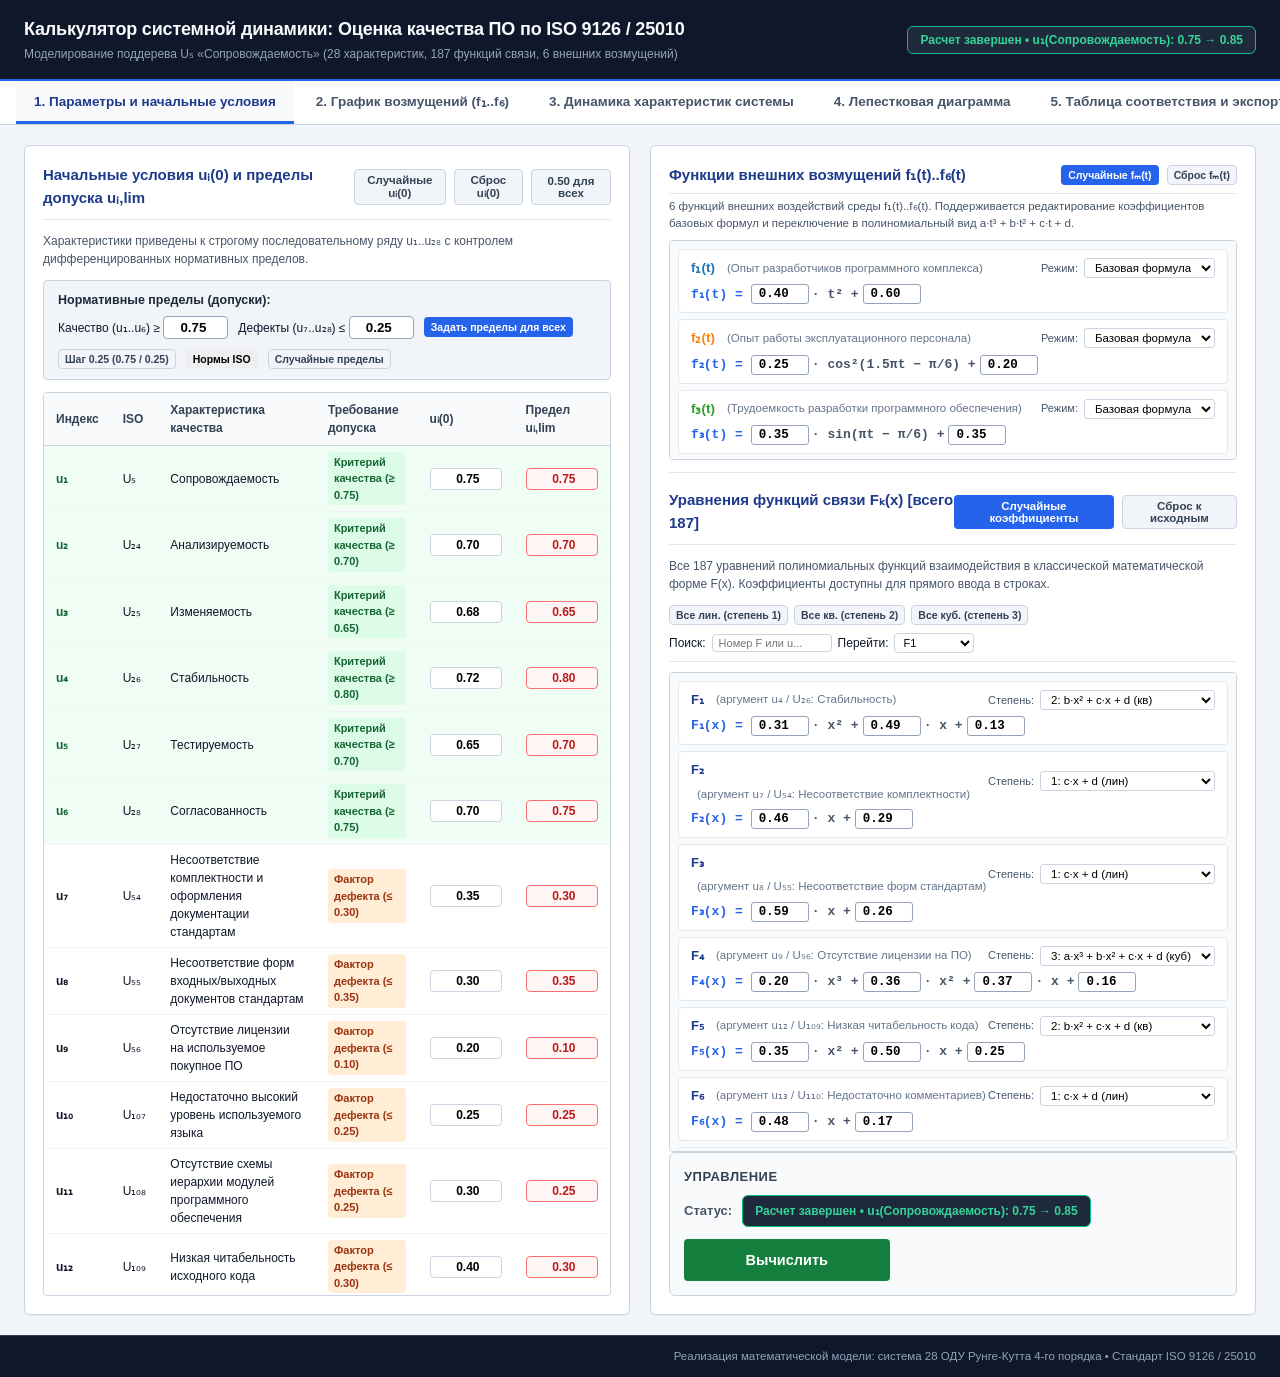
==== commit 7d6509f9: "Add files via upload" ====
--- a/index.html
+++ b/index.html
@@ -1,9 +1,15 @@
 <!DOCTYPE html>
+
 <html lang="ru">
+
 <head>
+
   <meta charset="UTF-8">
+
   <meta name="viewport" content="width=device-width, initial-scale=1.0">
-  <title>Калькулятор системной динамики: Оценка качества ПО по ISO (U5 — Сопровождаемость)</title>
+
+  <title>Калькулятор системной динамики: Оценка качества ПО по ISO (U₅ — Сопровождаемость)</title>
+
   <style>
 /* ==========================================================================
    СТИЛИ АКАДЕМИЧЕСКОГО ВЕБ-КАЛЬКУЛЯТОРА СИСТЕМНОЙ ДИНАМИКИ
@@ -199,6 +205,23 @@
   overflow-y: auto;
 }
 
+@media (min-width: 1025px) {
+  #tab-params .grid-2col > .card {
+    display: flex;
+    flex-direction: column;
+    min-height: 0;
+  }
+  #tab-params .grid-2col > .card:first-child .table-container.u0-table-scroll {
+    flex: 1 1 0;
+    min-height: 0;
+    max-height: none;
+    overflow-y: auto;
+  }
+  #tab-params .grid-2col > .card:last-child .management-card {
+    margin-top: auto;
+  }
+}
+
 .data-table {
   width: 100%;
   border-collapse: collapse;
@@ -416,7 +439,54 @@
 }
 
 .radar-canvas-wrapper {
-  height: 520px;
+  height: 640px;
+}
+
+/* Сетка из 5 лепестковых диаграмм */
+.radar-grid-5 {
+  display: grid;
+  grid-template-columns: repeat(auto-fit, minmax(420px, 1fr));
+  gap: 20px;
+  margin-top: 14px;
+}
+
+.radar-mini-card {
+  background: #ffffff;
+  border: 1px solid #cbd5e1;
+  border-radius: 8px;
+  padding: 12px 14px 14px 14px;
+  box-shadow: 0 1px 3px rgba(0, 0, 0, 0.05);
+  display: flex;
+  flex-direction: column;
+  transition: box-shadow 0.2s ease, border-color 0.2s ease;
+}
+
+.radar-mini-card:hover {
+  border-color: #94a3b8;
+  box-shadow: 0 4px 6px -1px rgba(0, 0, 0, 0.1);
+}
+
+.radar-mini-header {
+  display: flex;
+  justify-content: space-between;
+  align-items: center;
+  padding-bottom: 8px;
+  margin-bottom: 8px;
+  border-bottom: 1px solid #f1f5f9;
+}
+
+.radar-mini-title {
+  font-weight: 700;
+  font-size: 13.5px;
+  display: flex;
+  align-items: center;
+  gap: 6px;
+}
+
+.radar-mini-canvas-wrap {
+  position: relative;
+  height: 480px;
+  width: 100%;
 }
 
 .sidebar-ctrl-card {
@@ -519,6 +589,25 @@
   gap: 4px;
   cursor: pointer;
   font-weight: 500;
+}
+
+.line-labels-ctrl-wrap {
+  display: flex;
+  align-items: center;
+  gap: 8px;
+}
+
+@media (max-width: 900px) {
+  .mode-switch-bar {
+    flex-direction: column;
+    align-items: flex-start;
+    gap: 8px;
+  }
+  .line-labels-ctrl-wrap {
+    margin-left: 0 !important;
+    width: 100%;
+    justify-content: space-between;
+  }
 }
 
 /* Карточка одиночного анализа */
@@ -1281,8 +1370,10 @@
 
 
 </style>
+
   <!-- Chart.js local bundle with CDN fallback -->
-<script>
+
+  <script>
 /**
  * Skipped minification because the original files appears to be already minified.
  * Original file: /npm/chart.js@4.4.2/dist/chart.umd.js
@@ -1305,3623 +1396,7658 @@
 //# sourceMappingURL=chart.umd.js.map
 
 </script>
+
+  <script>
+
+    if (typeof Chart === 'undefined') {
+
+      const cdnScript = document.createElement('script');
+
+      cdnScript.src = 'https://cdn.jsdelivr.net/npm/chart.js@4.4.2/dist/chart.umd.min.js';
+
+      document.head.appendChild(cdnScript);
+
+    }
+
+  </script>
+
 </head>
+
 <body>
+
   <div class="app-container">
+
     <div id="runtimeErrorBanner" style="display:none; background:#fef2f2; color:#b91c1c; border:2px solid #ef4444; padding:16px; margin:16px; border-radius:8px; font-family:monospace; white-space:pre-wrap; z-index:9999;"></div>
+
     <!-- Шапка приложения -->
+
     <header class="app-header">
+
       <div class="header-content">
+
         <h1>Калькулятор системной динамики: Оценка качества ПО по ISO 9126 / 25010</h1>
-        <p class="subtitle">Моделирование поддерева U5 «Сопровождаемость» (28 характеристик, 187 функций связи, 6 внешних возмущений)</p>
+
+        <p class="subtitle">Моделирование поддерева U₅ «Сопровождаемость» (28 характеристик, 187 функций связи, 6 внешних возмущений)</p>
+
       </div>
+
       <div class="header-status">
+
         <span class="status-badge" id="simStatusBadge">Модель готова к расчету</span>
+
       </div>
+
     </header>
 
+
+
     <!-- Навигация по вкладкам -->
+
     <nav class="app-tabs">
+
       <button class="tab-btn active" data-tab="tab-params">1. Параметры и начальные условия</button>
-      <button class="tab-btn" data-tab="tab-pert">2. График возмущений (λ₁..λ₆)</button>
+
+      <button class="tab-btn" data-tab="tab-pert">2. График возмущений (f₁..f₆)</button>
+
       <button class="tab-btn" data-tab="tab-dynamics">3. Динамика характеристик системы</button>
+
       <button class="tab-btn" data-tab="tab-radar">4. Лепестковая диаграмма</button>
+
       <button class="tab-btn" data-tab="tab-export">5. Таблица соответствия и экспорт</button>
+
     </nav>
 
+
+
     <!-- Содержимое вкладок -->
+
     <main class="tab-content-container">
 
+
+
       <!-- ВКЛАДКА 1: Параметры и начальные условия -->
+
       <section id="tab-params" class="tab-pane active">
+
         <div class="grid-2col">
+
           <!-- Левая колонка: Начальные условия u_i(0) и нормативные пределы u_lim -->
+
           <div class="card">
+
             <div class="card-header">
-              <h2>Начальные условия uᵢ(0) и пределы допуска uᵢ^lim</h2>
+
+              <h2>Начальные условия uᵢ(0) и пределы допуска uᵢ,lim</h2>
+
               <div class="card-actions">
+
                 <button class="btn btn-sm btn-secondary" id="btnRandU0">Случайные uᵢ(0)</button>
+
                 <button class="btn btn-sm btn-secondary" id="btnResetU0">Сброс uᵢ(0)</button>
+
                 <button class="btn btn-sm btn-secondary" id="btnHalfU0">0.50 для всех</button>
+
               </div>
+
             </div>
-            <p class="section-desc">Характеристики приведены к строгому последовательному ряду u₁..u₂₈ с контролем нормативных пределов.</p>
+
+            <p class="section-desc">Характеристики приведены к строгому последовательному ряду u₁..u₂₈ с контролем дифференцированных нормативных пределов.</p>
+
             
+
             <!-- Панель пакетного задания пределов -->
+
             <div class="limits-batch-bar">
+
               <span class="limits-bar-title">Нормативные пределы (допуски):</span>
+
               <div class="limits-inputs-wrap">
+
                 <label>Качество (u₁..u₆) ≥ <input type="number" id="batchLimitQuality" min="0" max="1" step="0.05" value="0.75" class="limit-input-num"></label>
+
                 <label>Дефекты (u₇..u₂₈) ≤ <input type="number" id="batchLimitDefects" min="0" max="1" step="0.05" value="0.25" class="limit-input-num"></label>
+
                 <button class="btn btn-xs btn-primary" id="btnApplyBatchLimits">Задать пределы для всех</button>
+
                 <button class="btn btn-xs btn-secondary" id="btnPresetStep25">Шаг 0.25 (0.75 / 0.25)</button>
+
+                <button class="btn btn-xs btn-outline" id="btnResetIndividualLimits" title="Установить индивидуальные отраслевые нормы стандарта ISO 9126 / 25010">Нормы ISO</button>
+
+                <button class="btn btn-xs btn-secondary" id="btnRandLimits" title="Случайные дифференцированные пределы">Случайные пределы</button>
+
               </div>
+
             </div>
 
+
+
             <div class="table-container u0-table-scroll">
+
               <table class="data-table" id="tableU0">
+
                 <thead>
+
                   <tr>
+
                     <th>Индекс</th>
+
                     <th>ISO</th>
+
                     <th>Характеристика качества</th>
+
                     <th>Требование допуска</th>
+
                     <th>uᵢ(0)</th>
-                    <th>Предел uᵢ^lim</th>
+
+                    <th>Предел uᵢ,lim</th>
+
                   </tr>
+
                 </thead>
+
                 <tbody id="tbodyU0">
+
                   <!-- Заполняется динамически JS -->
+
                 </tbody>
+
               </table>
+
             </div>
+
           </div>
 
+
+
           <!-- Правая колонка: Уравнения функций связи F_k(x) и блок Управление -->
+
           <div class="card">
+
+            <!-- Блок функций внешних возмущений f1(t)..f6(t) -->
+
+            <div class="pert-config-section" style="margin-bottom: 16px; padding-bottom: 12px; border-bottom: 1px solid #e2e8f0;">
+
+              <div class="card-header" style="padding: 0 0 6px 0; margin-bottom: 4px;">
+
+                <h2 style="font-size: 15px;">Функции внешних возмущений f₁(t)..f₆(t)</h2>
+
+                <div class="card-actions">
+
+                  <button class="btn btn-xs btn-primary" id="btnRandPerts">Случайные fₘ(t)</button>
+
+                  <button class="btn btn-xs btn-secondary" id="btnResetPerts">Сброс fₘ(t)</button>
+
+                </div>
+
+              </div>
+
+              <p class="section-desc" style="margin-bottom: 8px; font-size: 11.5px;">
+
+                6 функций внешних воздействий среды f₁(t)..f₆(t). Поддерживается редактирование коэффициентов базовых формул и переключение в полиномиальный вид a·t³ + b·t² + c·t + d.
+
+              </p>
+
+              <div class="equations-scroll-container pert-scroll-container" id="pertEquationsList" style="max-height: 220px;">
+
+                <!-- Заполняется динамически JS -->
+
+              </div>
+
+            </div>
+
+
+
             <div class="card-header">
+
               <h2>Уравнения функций связи Fₖ(x) [всего 187]</h2>
+
               <div class="card-actions">
+
                 <button class="btn btn-sm btn-primary" id="btnRandFuncs">Случайные коэффициенты</button>
+
                 <button class="btn btn-sm btn-secondary" id="btnResetFuncs">Сброс к исходным</button>
+
               </div>
+
             </div>
-          
+
+            <p class="section-desc">
+
+              Все 187 уравнений полиномиальных функций взаимодействия в классической математической форме F(x). Коэффициенты доступны для прямого ввода в строках.
+
+            </p>
+
+
 
             <!-- Панель быстрых пресетов и поиска -->
+
             <div class="eq-top-toolbar">
+
               <div class="eq-quick-btns">
+
                 <button class="btn btn-xs btn-secondary" id="btnSetAllDeg1">Все лин. (степень 1)</button>
+
                 <button class="btn btn-xs btn-secondary" id="btnSetAllDeg2">Все кв. (степень 2)</button>
+
                 <button class="btn btn-xs btn-secondary" id="btnSetAllDeg3">Все куб. (степень 3)</button>
+
               </div>
+
               <div class="eq-search-box">
+
                 <label for="searchEqInput">Поиск:</label>
+
                 <input type="text" id="searchEqInput" placeholder="Номер F или u..." class="form-input" style="width: 120px; padding: 2px 6px; font-size: 11px;">
+
                 <label for="quickJumpFunc">Перейти:</label>
+
                 <select id="quickJumpFunc" class="form-select" style="width: 80px; padding: 2px 4px; font-size: 11px;"></select>
+
               </div>
+
             </div>
 
+
+
             <!-- Список всех 187 уравнений со скроллом -->
+
             <div class="equations-scroll-container" id="equationsList">
+
               <!-- Заполняется динамически JS всеми 187 строками -->
+
             </div>
 
+
+
             <!-- Блок Управление (соответствует стилю примера преподавателя) -->
+
             <div class="management-card">
+
               <div class="mgmt-header">Управление</div>
+
               <div class="mgmt-status-row">
+
                 <span style="font-weight: 600; color: #475569; font-size: 13px;">Статус:</span>
+
                 <span class="status-badge" id="simStatusBadgeMgmt">Готово к расчету</span>
+
               </div>
+
               <div class="mgmt-buttons-grid">
+
                 <button class="btn btn-success btn-lg" id="btnRunSim">Вычислить</button>
-                <!-- <button class="btn btn-secondary btn-nav-tab" data-nav="tab-dynamics">График динамики</button>
-                <button class="btn btn-secondary btn-nav-tab" data-nav="tab-radar">Лепестковая диаграмма</button>
-                <button class="btn btn-secondary btn-nav-tab" data-nav="tab-pert">Возмущения</button> -->
+
               </div>
+
             </div>
 
+
+
           </div>
+
         </div>
+
       </section>
 
+
+
       <!-- ВКЛАДКА 2: График возмущений -->
+
       <section id="tab-pert" class="tab-pane">
+
         <div class="chart-layout-with-sidebar">
+
           <div class="chart-main-card">
+
             <div class="card-header">
-              <h2>График изменения функций внешних возмущений λ₁(t)..λ₆(t)</h2>
+
+              <h2>График изменения функций внешних возмущений f₁(t)..f₆(t)</h2>
+
               <div class="card-actions">
-                <button class="btn btn-sm btn-secondary" onclick="exportChartPNG('pertChart', 'График_возмущений_lambda.png')">Экспорт графика PNG</button>
+
+                <button class="btn btn-sm btn-secondary" onclick="exportChartPNG('pertChart', 'График_возмущений_f.png')">Экспорт графика PNG</button>
+
               </div>
+
             </div>
-            <p class="chart-subtext">Линии обозначены символом λ (символ f зарезервирован для внутренних функций связи), все кривые подписаны непосредственно на графике.</p>
+
+            <p class="chart-subtext">Все 6 функций внешних возмущений f₁(t)..f₆(t) подписаны непосредственно на графике.</p>
+
             <div class="canvas-wrapper">
+
               <canvas id="pertChart"></canvas>
+
             </div>
+
           </div>
 
+
+
           <!-- Боковая панель фильтрации возмущений -->
+
           <div class="sidebar-ctrl-card">
+
             <h3>Фильтрация возмущений</h3>
+
             <p class="sidebar-desc">Отображение произвольного набора внешних факторов:</p>
+
             <div class="quick-filter-btns">
+
               <button class="btn btn-xs btn-secondary" id="btnPertSelectAll">Выбрать все</button>
+
               <button class="btn btn-xs btn-secondary" id="btnPertDeselectAll">Снять все</button>
+
             </div>
+
             <div class="checkbox-scroll-list" id="pertCheckboxList">
+
               <!-- Заполняется JS -->
+
             </div>
+
+            <div style="margin-top: 14px; padding-top: 10px; border-top: 1px solid #cbd5e1;">
+
+              <label style="display: flex; align-items: center; gap: 6px; font-size: 12px; cursor: pointer; font-weight: 600; color: #1e3a8a;">
+
+                <input type="checkbox" id="cbShowPertLabels" checked>
+
+                <span>Подписи линий на графике (f₁..f₆)</span>
+
+              </label>
+
+            </div>
+
+            <div style="margin-top: 14px; padding-top: 10px; border-top: 1px solid #cbd5e1;">
+
+              <div style="display: flex; align-items: center; justify-content: space-between; margin-bottom: 6px;">
+
+                <span style="font-size: 12px; font-weight: 700; color: #1e293b;">Параметры fₘ(t):</span>
+
+                <div style="display: flex; gap: 4px;">
+
+                  <button class="btn btn-xs btn-primary" id="btnRandPertsTab2" title="Случайные коэффициенты возмущений">Случайные</button>
+
+                  <button class="btn btn-xs btn-secondary" id="btnResetPertsTab2" title="Сбросить коэффициенты возмущений к дефолтным">Сброс</button>
+
+                </div>
+
+              </div>
+
+              <p style="font-size: 11px; color: #64748b; margin-bottom: 0;">
+
+                Редактирование формул доступно на Вкладке 1, изменения мгновенно отражаются на графике.
+
+              </p>
+
+            </div>
+
           </div>
+
         </div>
+
       </section>
 
+
+
       <!-- ВКЛАДКА 3: Динамика характеристик системы -->
+
       <section id="tab-dynamics" class="tab-pane">
+
         <div class="chart-layout-with-sidebar">
+
           <div class="chart-main-card">
+
             <div class="card-header">
+
               <h2 id="dynChartTitle">Динамика характеристик системы во времени</h2>
+
               <div class="card-actions">
+
                 <button class="btn btn-sm btn-secondary" onclick="exportChartPNG('dynChart', 'Динамика_характеристик.png')">Экспорт графика PNG</button>
+
               </div>
+
             </div>
 
+
+
             <!-- Переключатель режима: Одиночный vs Множественный -->
+
             <div class="mode-switch-bar">
+
+              <span class="mode-label">Режим:</span>
+
+              <label class="mode-radio">
+
+                <input type="radio" name="dynMode" value="single" id="dynModeSingle">
+
+                Одиночный анализ
+
+              </label>
+
+              <label class="mode-radio">
+
+                <input type="radio" name="dynMode" value="multi" id="dynModeMulti" checked>
+
+                Множественный выбор
+
+              </label>
+
+
+
+              <!-- Настройка подписей линий прямо на графике (для отчетов и печати) -->
+
+              <div class="line-labels-ctrl-wrap" style="margin-left: auto; display: flex; align-items: center; gap: 8px; flex-wrap: wrap;">
+
+                <label style="display: flex; align-items: center; gap: 5px; font-weight: 600; color: #1e3a8a; cursor: pointer; font-size: 12px;">
+
+                  <input type="checkbox" id="cbShowDynLabels" checked>
+
+                  <span>Подписи линий на графике (для отчетов)</span>
+
+                </label>
+
+                <div style="display: flex; align-items: center; gap: 4px; font-size: 11.5px;">
+
+                  <span style="color: #64748b;">Метки:</span>
+
+                  <select id="selectDynLabelStyle" class="form-select" style="padding: 2px 6px; font-size: 11.5px; width: auto;">
+
+                    <option value="iso">u₁ (U₅) • ISO</option>
+
+                    <option value="x_num">x₁..x₂₈ (по номерам)</option>
+
+                    <option value="both">x₁: u₁ (U₅)</option>
+
+                    <option value="short">Краткое имя</option>
+
+                  </select>
+
+                </div>
+
+              </div>
+
+            </div>
+
+
+
+            <div class="canvas-wrapper">
+
+              <canvas id="dynChart"></canvas>
+
+            </div>
+
+
+
+            <!-- Аналитическая карточка (только в одиночном режиме) -->
+
+            <div id="singleCardBox" class="single-analysis-card" style="display: none;">
+
+              <div class="card-metric-header" id="singleCardTitle">u₁ (U₅): Сопровождаемость</div>
+
+              <div class="metrics-grid">
+
+                <div class="metric-cell">
+
+                  <span class="m-label">Начало u(0):</span>
+
+                  <span class="m-val" id="valStart">-</span>
+
+                </div>
+
+                <div class="metric-cell">
+
+                  <span class="m-label">Финал u(1):</span>
+
+                  <span class="m-val" id="valEnd">-</span>
+
+                </div>
+
+                <div class="metric-cell">
+
+                  <span class="m-label">Изменение Δu:</span>
+
+                  <span class="m-val" id="valDelta">-</span>
+
+                </div>
+
+                <div class="metric-cell">
+
+                  <span class="m-label">Динамика (%):</span>
+
+                  <span class="m-val" id="valPct">-</span>
+
+                </div>
+
+              </div>
+
+              <div class="conclusion-text" id="singleVerdictText">Текстовый вывод анализа...</div>
+
+            </div>
+
+          </div>
+
+
+
+          <!-- Боковая панель управления характеристиками -->
+
+          <div class="sidebar-ctrl-card">
+
+            <div id="sidebarSingleControls" style="display: none;">
+
+              <h3>Выбор характеристики</h3>
+
+              <p class="sidebar-desc">Изолированный анализ единичной характеристики:</p>
+
+              <div class="nav-control-row">
+
+                <button class="btn btn-sm btn-secondary" id="btnPrevChar" title="Предыдущая">← Пред.</button>
+
+                <select id="selectSingleChar" class="form-select"></select>
+
+                <button class="btn btn-sm btn-secondary" id="btnNextChar" title="Следующая">След. →</button>
+
+              </div>
+
+            </div>
+
+
+
+            <div id="sidebarMultiControls">
+
+              <h3>Выбор показателей для графика</h3>
+
+              <div class="quick-filter-btns">
+
+                <button class="btn btn-xs btn-secondary" id="btnFilterQuality">Только качество (u₁..u₆)</button>
+
+                <button class="btn btn-xs btn-secondary" id="btnFilterDefects">Только дефекты (u₇..u₂₈)</button>
+
+              </div>
+
+              <div class="quick-filter-btns" style="margin-top: 4px;">
+
+                <button class="btn btn-xs btn-secondary" id="btnFilterAll">Все 28 характеристик</button>
+
+                <button class="btn btn-xs btn-secondary" id="btnFilterNone">Снять все</button>
+
+              </div>
+
+              <div class="checkbox-scroll-list" id="dynCheckboxList">
+
+                <!-- Заполняется динамически JS -->
+
+              </div>
+
+            </div>
+
+          </div>
+
+        </div>
+
+      </section>
+
+
+
+      <!-- ВКЛАДКА 4: Лепестковая (радарная) диаграмма -->
+
+      <section id="tab-radar" class="tab-pane">
+
+        <div class="chart-layout-with-sidebar">
+
+          <div class="chart-main-card">
+
+            <div class="card-header">
+
+              <h2 id="radarChartTitle">Лепестковая диаграмма состояния характеристик системы</h2>
+
+              <div class="card-actions">
+
+                <button class="btn btn-sm btn-secondary" id="btnExportRadar" onclick="exportRadarCurrent()">Экспорт графика PNG</button>
+
+              </div>
+
+            </div>
+
+
+
+            <!-- Режим отображения лепестковых диаграмм -->
+
+            <div class="mode-switch-bar">
+
               <span class="mode-label">Режим отображения:</span>
+
               <label class="mode-radio">
-                <input type="radio" name="dynMode" value="single" id="dynModeSingle">
-                Одиночный анализ (изолированное отображение)
+
+                <input type="radio" name="radarViewMode" value="grid" id="radarModeGrid" checked>
+
+                📊 Сетка всех 5 срезов на странице
+
               </label>
+
               <label class="mode-radio">
-                <input type="radio" name="dynMode" value="multi" id="dynModeMulti" checked>
-                Множественный выбор (сравнение характеристик)
+
+                <input type="radio" name="radarViewMode" value="single" id="radarModeSingle">
+
+                🔍 Одиночный детальный срез
+
               </label>
+
+              <label class="mode-radio">
+
+                <input type="radio" name="radarViewMode" value="overlay" id="radarModeOverlay">
+
+                📈 Наложение всех 5 срезов
+
+              </label>
+
             </div>
 
-            <div class="canvas-wrapper">
-              <canvas id="dynChart"></canvas>
+
+
+            <!-- Информационный баннер правил и допуска с шагом 0.25 -->
+
+            <div class="radar-rules-banner">
+
+              <div class="rule-item">
+
+                <span style="color: #dc2626; font-size: 14px;">🔴</span>
+
+                <span><strong>Красная линия — нормативный предел (шаг радиальной шкалы 0.25):</strong></span>
+
+              </div>
+
+              <div class="rule-item" style="padding-left: 18px;">
+
+                <span>• <strong>Критерии качества (u₁..u₆)</strong>: фактические значения должны быть <strong>больше либо равны пределу</strong> (снаружи или на красной линии: uᵢ ≥ uᵢ,lim).</span>
+
+              </div>
+
+              <div class="rule-item" style="padding-left: 18px;">
+
+                <span>• <strong>Факторы дефектов (u₇..u₂₈)</strong>: фактические значения должны быть <strong>меньше либо равны пределу</strong> (внутри или на красной линии: uᵢ ≤ uᵢ,lim).</span>
+
+              </div>
+
             </div>
 
-            <!-- Аналитическая карточка (только в одиночном режиме) -->
-            <div id="singleCardBox" class="single-analysis-card" style="display: none;">
-              <div class="card-metric-header" id="singleCardTitle">u₁ (U5): Сопровождаемость</div>
-              <div class="metrics-grid">
-                <div class="metric-cell">
-                  <span class="m-label">Начало u(0):</span>
-                  <span class="m-val" id="valStart">-</span>
+
+
+            <!-- Контейнер 1: Одиночная или наложенная диаграмма -->
+
+            <div id="radarSingleContainer" class="canvas-wrapper radar-canvas-wrapper" style="display: none;">
+
+              <canvas id="radarChart"></canvas>
+
+            </div>
+
+
+
+            <!-- Контейнер 2: Сетка всех 5 диаграмм на странице (t=0, 0.25, 0.50, 0.75, 1.00) -->
+
+            <div id="radarGridContainer" class="radar-grid-5">
+
+              <div class="radar-mini-card">
+
+                <div class="radar-mini-header">
+
+                  <span class="radar-mini-title" style="color: #2563eb;">t = 0.00 • Начало</span>
+
+                  <button class="btn btn-xs btn-secondary" onclick="exportChartPNG('radarChart_t0', 'Лепестковая_t0_00.png')">PNG</button>
+
                 </div>
-                <div class="metric-cell">
-                  <span class="m-label">Финал u(1):</span>
-                  <span class="m-val" id="valEnd">-</span>
+
+                <div class="radar-mini-canvas-wrap">
+
+                  <canvas id="radarChart_t0"></canvas>
+
                 </div>
-                <div class="metric-cell">
-                  <span class="m-label">Изменение Δu:</span>
-                  <span class="m-val" id="valDelta">-</span>
+
+              </div>
+
+
+
+              <div class="radar-mini-card">
+
+                <div class="radar-mini-header">
+
+                  <span class="radar-mini-title" style="color: #0d9488;">t = 0.25 • 1-я четверть</span>
+
+                  <button class="btn btn-xs btn-secondary" onclick="exportChartPNG('radarChart_t1', 'Лепестковая_t0_25.png')">PNG</button>
+
                 </div>
-                <div class="metric-cell">
-                  <span class="m-label">Динамика (%):</span>
-                  <span class="m-val" id="valPct">-</span>
+
+                <div class="radar-mini-canvas-wrap">
+
+                  <canvas id="radarChart_t1"></canvas>
+
                 </div>
+
               </div>
-              <div class="conclusion-text" id="singleVerdictText">Текстовый вывод анализа...</div>
+
+
+
+              <div class="radar-mini-card">
+
+                <div class="radar-mini-header">
+
+                  <span class="radar-mini-title" style="color: #16a34a;">t = 0.50 • 2-я четверть</span>
+
+                  <button class="btn btn-xs btn-secondary" onclick="exportChartPNG('radarChart_t2', 'Лепестковая_t0_50.png')">PNG</button>
+
+                </div>
+
+                <div class="radar-mini-canvas-wrap">
+
+                  <canvas id="radarChart_t2"></canvas>
+
+                </div>
+
+              </div>
+
+
+
+              <div class="radar-mini-card">
+
+                <div class="radar-mini-header">
+
+                  <span class="radar-mini-title" style="color: #d97706;">t = 0.75 • 3-я четверть</span>
+
+                  <button class="btn btn-xs btn-secondary" onclick="exportChartPNG('radarChart_t3', 'Лепестковая_t0_75.png')">PNG</button>
+
+                </div>
+
+                <div class="radar-mini-canvas-wrap">
+
+                  <canvas id="radarChart_t3"></canvas>
+
+                </div>
+
+              </div>
+
+
+
+              <div class="radar-mini-card">
+
+                <div class="radar-mini-header">
+
+                  <span class="radar-mini-title" style="color: #dc2626;">t = 1.00 • Финал</span>
+
+                  <button class="btn btn-xs btn-secondary" onclick="exportChartPNG('radarChart_t4', 'Лепестковая_t1_00.png')">PNG</button>
+
+                </div>
+
+                <div class="radar-mini-canvas-wrap">
+
+                  <canvas id="radarChart_t4"></canvas>
+
+                </div>
+
+              </div>
+
             </div>
+
           </div>
 
-          <!-- Боковая панель управления характеристиками -->
+
+
+          <!-- Боковая панель настройки среза -->
+
           <div class="sidebar-ctrl-card">
-            <div id="sidebarSingleControls" style="display: none;">
-              <h3>Выбор характеристики</h3>
-              <p class="sidebar-desc">Изолированный анализ единичной характеристики:</p>
-              <div class="nav-control-row">
-                <button class="btn btn-sm btn-secondary" id="btnPrevChar" title="Предыдущая">← Пред.</button>
-                <select id="selectSingleChar" class="form-select"></select>
-                <button class="btn btn-sm btn-secondary" id="btnNextChar" title="Следующая">След. →</button>
+
+            <div id="radarSidebarTimeBox" style="display: none;">
+
+              <h3>Временной срез</h3>
+
+              <div class="radar-time-group" id="radarTimeRadios">
+
+                <label><input type="radio" name="radarTime" value="t0" checked> Начальный момент (t = 0.00)</label>
+
+                <label><input type="radio" name="radarTime" value="t1"> 1-я четверть (t = 0.25)</label>
+
+                <label><input type="radio" name="radarTime" value="t2"> 2-я четверть (t = 0.50)</label>
+
+                <label><input type="radio" name="radarTime" value="t3"> 3-я четверть (t = 0.75)</label>
+
+                <label><input type="radio" name="radarTime" value="t4"> Конечный момент (t = 1.00)</label>
+
               </div>
+
             </div>
 
-            <div id="sidebarMultiControls">
-              <h3>Выбор показателей для графика</h3>
-              <div class="quick-filter-btns">
-                <button class="btn btn-xs btn-secondary" id="btnFilterQuality">Только качество (u₁..u₆)</button>
-                <button class="btn btn-xs btn-secondary" id="btnFilterDefects">Только дефекты (u₇..u₂₈)</button>
-              </div>
-              <div class="quick-filter-btns" style="margin-top: 4px;">
-                <button class="btn btn-xs btn-secondary" id="btnFilterAll">Все 28 характеристик</button>
-                <button class="btn btn-xs btn-secondary" id="btnFilterNone">Снять все</button>
-              </div>
-              <div class="checkbox-scroll-list" id="dynCheckboxList">
-                <!-- Заполняется динамически JS -->
-              </div>
+
+
+            <h3 style="margin-top: 14px;">Набор осей диаграммы</h3>
+
+            <div class="radar-time-group">
+
+              <label><input type="radio" name="radarScope" value="all28" checked> Все 28 характеристик (u₁..u₂₈)</label>
+
+              <label><input type="radio" name="radarScope" value="top6"> Только верхний уровень (u₁..u₆)</label>
+
             </div>
+
+
+
+            <h3 style="margin-top: 14px;">Шкала полярной диаграммы</h3>
+
+            <div class="radar-time-group">
+
+              <label><input type="radio" name="radarScaleMode" value="normalized" checked> Нормированная (1 − uᵢ для дефектов)</label>
+
+              <label><input type="radio" name="radarScaleMode" value="raw"> Исходные значения uᵢ(t)</label>
+
+            </div>
+
+
+
+            <h3 style="margin-top: 14px;">Линия допуска</h3>
+
+            <div class="radar-time-group">
+
+              <label><input type="checkbox" id="cbShowRadarLimit" checked> Показывать красную линию предела</label>
+
+            </div>
+
+
+
+            <!-- Карточка соответствия нормам -->
+
+            <div class="compliance-status-card" id="radarComplianceBox">
+
+              <div class="compliance-header">Контроль соответствия нормам:</div>
+
+              <div id="complianceDetailText">Выполняется оценка среза...</div>
+
+            </div>
+
           </div>
+
         </div>
+
       </section>
 
-      <!-- ВКЛАДКА 4: Лепестковая (радарная) диаграмма -->
-      <section id="tab-radar" class="tab-pane">
-        <div class="chart-layout-with-sidebar">
-          <div class="chart-main-card">
-            <div class="card-header">
-              <h2 id="radarChartTitle">Лепестковая диаграмма состояния характеристик системы</h2>
-              <div class="card-actions">
-                <button class="btn btn-sm btn-secondary" onclick="exportChartPNG('radarChart', 'Лепестковая_диаграмма_качества.png')">Экспорт графика PNG</button>
-              </div>
+
+
+      <!-- ВКЛАДКА 5: Таблица соответствия и экспорт -->
+
+      <section id="tab-export" class="tab-pane">
+
+        <div class="card">
+
+          <div class="card-header">
+
+            <h2>Таблица соответствия переменных модели и экспорт данных</h2>
+
+            <div class="card-actions">
+
+              <button class="btn btn-primary" id="btnDownloadCSV">Скачать результаты в CSV (Excel)</button>
+
             </div>
 
-            <!-- Информационный баннер правил и допуска с шагом 0.25 -->
-            <div class="radar-rules-banner">
-              <div class="rule-item">
-                <span style="color: #dc2626; font-size: 14px;">🔴</span>
-                <span><strong>Красная линия — нормативный предел (шаг радиальной шкалы 0.25):</strong></span>
-              </div>
-              <div class="rule-item" style="padding-left: 18px;">
-                <span>• <strong>Критерии качества (u₁..u₆)</strong>: фактические значения должны быть <strong>больше либо равны пределу</strong> (снаружи или на красной линии: uᵢ ≥ u_lim).</span>
-              </div>
-              <div class="rule-item" style="padding-left: 18px;">
-                <span>• <strong>Факторы дефектов (u₇..u₂₈)</strong>: фактические значения должны быть <strong>меньше либо равны пределу</strong> (внутри или на красной линии: uᵢ ≤ u_lim).</span>
-              </div>
-            </div>
-
-            <div class="canvas-wrapper radar-canvas-wrapper">
-              <canvas id="radarChart"></canvas>
-            </div>
           </div>
 
-          <!-- Боковая панель настройки среза -->
-          <div class="sidebar-ctrl-card">
-            <h3>Временной срез</h3>
-            <div class="radar-time-group" id="radarTimeRadios">
-              <label><input type="radio" name="radarTime" value="t0" checked> Начальный момент (t = 0.00)</label>
-              <label><input type="radio" name="radarTime" value="t1"> 1-я четверть (t = 0.25)</label>
-              <label><input type="radio" name="radarTime" value="t2"> 2-я четверть (t = 0.50)</label>
-              <label><input type="radio" name="radarTime" value="t3"> 3-я четверть (t = 0.75)</label>
-              <label><input type="radio" name="radarTime" value="t4"> Конечный момент (t = 1.00)</label>
-              <label><input type="radio" name="radarTime" value="all"> Все 5 срезов одновременно</label>
-            </div>
-
-            <h3 style="margin-top: 18px;">Набор осей диаграммы</h3>
-            <div class="radar-time-group">
-              <label><input type="radio" name="radarScope" value="all28" checked> Все 28 характеристик</label>
-              <label><input type="radio" name="radarScope" value="top6"> Только верхний уровень (u₁..u₆)</label>
-            </div>
-
-            <h3 style="margin-top: 18px;">Линия допуска</h3>
-            <div class="radar-time-group">
-              <label><input type="checkbox" id="cbShowRadarLimit" checked> Показывать красную линию предела</label>
-            </div>
-
-            <!-- Карточка соответствия нормам -->
-            <div class="compliance-status-card" id="radarComplianceBox">
-              <div class="compliance-header">Контроль соответствия нормам:</div>
-              <div id="complianceDetailText">Выполняется оценка среза...</div>
-            </div>
+          <p class="section-desc">
+
+            Полный перечень характеристик качества и первичных метрик дефектов согласно дереву стандартов ISO 9126 / ISO 25010 для поддерева U₅ «Сопровождаемость».
+
+          </p>
+
+
+
+          <div class="table-container">
+
+            <table class="data-table">
+
+              <thead>
+
+                <tr>
+
+                  <th>Индекс в модели</th>
+
+                  <th>Вершина в графе ISO</th>
+
+                  <th>Наименование характеристики</th>
+
+                  <th>Уровень и роль в структуре</th>
+
+                </tr>
+
+              </thead>
+
+              <tbody id="tbodyCorrespondence">
+
+                <!-- Заполняется JS -->
+
+              </tbody>
+
+            </table>
+
           </div>
+
         </div>
+
       </section>
 
-      <!-- ВКЛАДКА 5: Таблица соответствия и экспорт -->
-      <section id="tab-export" class="tab-pane">
-        <div class="card">
-          <div class="card-header">
-            <h2>Таблица соответствия переменных модели и экспорт данных</h2>
-            <div class="card-actions">
-              <button class="btn btn-primary" id="btnDownloadCSV">Скачать результаты в CSV (Excel)</button>
-            </div>
-          </div>
-          <p class="section-desc">
-            Полный перечень характеристик качества и первичных метрик дефектов согласно дереву стандартов ISO 9126 / ISO 25010 для поддерева U5 «Сопровождаемость».
-          </p>
-
-          <div class="table-container">
-            <table class="data-table">
-              <thead>
-                <tr>
-                  <th>Индекс в модели</th>
-                  <th>Вершина в графе ISO</th>
-                  <th>Наименование характеристики</th>
-                  <th>Уровень и роль в структуре</th>
-                </tr>
-              </thead>
-              <tbody id="tbodyCorrespondence">
-                <!-- Заполняется JS -->
-              </tbody>
-            </table>
-          </div>
+
+
+    </main>
+
+
+
+    <!-- Подвал -->
+
+    <footer class="app-footer">
+
+      <div></div>
+
+      <div>Реализация математической модели: система 28 ОДУ Рунге-Кутта 4-го порядка • Стандарт ISO 9126 / 25010</div>
+
+    </footer>
+
+  </div>
+
+
+
+  <!-- Модальное окно подтверждения перезаписи коэффициентов -->
+
+  <div id="randomizeModal" class="modal-backdrop" style="display: none;">
+
+    <div class="modal-dialog">
+
+      <div class="modal-header">
+
+        <h3 id="modalTitle">Заполнение коэффициентов</h3>
+
+        <button type="button" class="modal-close-btn" id="modalCloseBtn">&times;</button>
+
+      </div>
+
+      <div class="modal-body" id="modalBody">
+
+        <!-- Текст формируется динамически -->
+
+      </div>
+
+      <div class="modal-actions" id="modalActions">
+
+        <!-- Кнопки формируются динамически -->
+
+      </div>
+
+    </div>
+
+  </div>
+
+
+
+  <!-- Модальное окно подробных результатов расчета модели -->
+
+  <div id="simResultModal" class="modal-backdrop" style="display: none;">
+
+    <div class="modal-dialog modal-dialog-lg">
+
+      <div class="modal-header">
+
+        <h3>📊 Результаты моделирования системной динамики</h3>
+
+        <button type="button" class="modal-close-btn" id="simResultCloseBtn">&times;</button>
+
+      </div>
+
+      <div class="modal-body" id="simResultModalBody">
+
+        <!-- Заполняется динамически через JS -->
+
+      </div>
+
+      <div class="modal-actions" style="flex-direction: row; justify-content: space-between; align-items: center; flex-wrap: wrap; gap: 10px;">
+
+        <div style="display: flex; gap: 8px; flex-wrap: wrap;">
+
+          <button type="button" class="btn btn-outline" id="btnResNavDyn">📈 График динамики</button>
+
+          <button type="button" class="btn btn-outline" id="btnResNavRadar">🕸️ Лепестковая диаграмма</button>
+
+          <button type="button" class="btn btn-outline" id="btnResNavPert">📊 Возмущения f(t)</button>
+
         </div>
-      </section>
-
-    </main>
-
-    <!-- Подвал -->
-    <footer class="app-footer">
-      <div>Реализация математической модели: система 28 ОДУ Рунге-Кутта 4-го порядка • Стандарт ISO 9126 / 25010</div>
-    </footer>
+
+        <button type="button" class="btn btn-primary" id="btnResClose">Понятно, закрыть</button>
+
+      </div>
+
+    </div>
+
   </div>
 
-  <!-- Модальное окно подтверждения перезаписи коэффициентов -->
-  <div id="randomizeModal" class="modal-backdrop" style="display: none;">
-    <div class="modal-dialog">
-      <div class="modal-header">
-        <h3 id="modalTitle">Заполнение коэффициентов</h3>
-        <button type="button" class="modal-close-btn" id="modalCloseBtn">&times;</button>
-      </div>
-      <div class="modal-body" id="modalBody">
-        <!-- Текст формируется динамически -->
-      </div>
-      <div class="modal-actions" id="modalActions">
-        <!-- Кнопки формируются динамически -->
-      </div>
-    </div>
-  </div>
-
-  <!-- Модальное окно подробных результатов расчета модели -->
-  <div id="simResultModal" class="modal-backdrop" style="display: none;">
-    <div class="modal-dialog modal-dialog-lg">
-      <div class="modal-header">
-        <h3>📊 Результаты моделирования системной динамики</h3>
-        <button type="button" class="modal-close-btn" id="simResultCloseBtn">&times;</button>
-      </div>
-      <div class="modal-body" id="simResultModalBody">
-        <!-- Заполняется динамически через JS -->
-      </div>
-      <div class="modal-actions" style="flex-direction: row; justify-content: space-between; align-items: center; flex-wrap: wrap; gap: 10px;">
-        <div style="display: flex; gap: 8px; flex-wrap: wrap;">
-          <button type="button" class="btn btn-outline" id="btnResNavDyn">📈 График динамики</button>
-          <button type="button" class="btn btn-outline" id="btnResNavRadar">🕸️ Лепестковая диаграмма</button>
-          <button type="button" class="btn btn-outline" id="btnResNavPert">📊 Возмущения λ(t)</button>
-        </div>
-        <button type="button" class="btn btn-primary" id="btnResClose">Понятно, закрыть</button>
-      </div>
-    </div>
-  </div>
+
 
   <!-- Контейнер для всплывающих уведомлений -->
+
   <div id="toastContainer" class="toast-container"></div>
 
-  <!-- Встроенные скрипты автономного запуска -->
+
+
+  <!-- Подключение скриптов логики -->
+
   <script>
 // Автоматически сгенерированная база модели ISO 9126 / 25010 (U5)
+
 const CHARACTERISTICS = [
-  {
+
+  {
+
     "id": 1,
-    "var_name": "u1",
-    "iso_node": "U5",
+
+    "var_name": "u₁",
+
+    "iso_node": "U₅",
+
     "name": "Сопровождаемость",
+
     "short_name": "Сопровождаемость",
+
     "level": "Корневой показатель качества",
+
     "default_u0": 0.75,
-    "is_quality": true
-  },
-  {
+
+    "is_quality": true,
+
+    "default_limit": 0.75
+
+  },
+
+  {
+
     "id": 2,
-    "var_name": "u2",
-    "iso_node": "U24",
+
+    "var_name": "u₂",
+
+    "iso_node": "U₂₄",
+
     "name": "Анализируемость",
+
     "short_name": "Анализируемость",
+
     "level": "Подхарактеристика качества",
+
     "default_u0": 0.7,
-    "is_quality": true
-  },
-  {
+
+    "is_quality": true,
+
+    "default_limit": 0.7
+
+  },
+
+  {
+
     "id": 3,
-    "var_name": "u3",
-    "iso_node": "U25",
+
+    "var_name": "u₃",
+
+    "iso_node": "U₂₅",
+
     "name": "Изменяемость",
+
     "short_name": "Изменяемость",
+
     "level": "Подхарактеристика качества",
+
     "default_u0": 0.68,
-    "is_quality": true
-  },
-  {
+
+    "is_quality": true,
+
+    "default_limit": 0.65
+
+  },
+
+  {
+
     "id": 4,
-    "var_name": "u4",
-    "iso_node": "U26",
+
+    "var_name": "u₄",
+
+    "iso_node": "U₂₆",
+
     "name": "Стабильность",
+
     "short_name": "Стабильность",
+
     "level": "Подхарактеристика качества",
+
     "default_u0": 0.72,
-    "is_quality": true
-  },
-  {
+
+    "is_quality": true,
+
+    "default_limit": 0.8
+
+  },
+
+  {
+
     "id": 5,
-    "var_name": "u5",
-    "iso_node": "U27",
+
+    "var_name": "u₅",
+
+    "iso_node": "U₂₇",
+
     "name": "Тестируемость",
+
     "short_name": "Тестируемость",
+
     "level": "Подхарактеристика качества",
+
     "default_u0": 0.65,
-    "is_quality": true
-  },
-  {
+
+    "is_quality": true,
+
+    "default_limit": 0.7
+
+  },
+
+  {
+
     "id": 6,
-    "var_name": "u6",
-    "iso_node": "U28",
+
+    "var_name": "u₆",
+
+    "iso_node": "U₂₈",
+
     "name": "Согласованность",
+
     "short_name": "Согласованность",
+
     "level": "Подхарактеристика качества",
+
     "default_u0": 0.7,
-    "is_quality": true
-  },
-  {
+
+    "is_quality": true,
+
+    "default_limit": 0.75
+
+  },
+
+  {
+
     "id": 7,
-    "var_name": "u7",
-    "iso_node": "U54",
+
+    "var_name": "u₇",
+
+    "iso_node": "U₅₄",
+
     "name": "Несоответствие комплектности и оформления документации стандартам",
+
     "short_name": "Несоответствие комплектности",
+
     "level": "Промежуточный фактор дефекта",
+
     "default_u0": 0.35,
-    "is_quality": false
-  },
-  {
+
+    "is_quality": false,
+
+    "default_limit": 0.3
+
+  },
+
+  {
+
     "id": 8,
-    "var_name": "u8",
-    "iso_node": "U55",
+
+    "var_name": "u₈",
+
+    "iso_node": "U₅₅",
+
     "name": "Несоответствие форм входных/выходных документов стандартам",
+
     "short_name": "Несоответствие форм стандартам",
+
     "level": "Промежуточный фактор дефекта",
+
     "default_u0": 0.3,
-    "is_quality": false
-  },
-  {
+
+    "is_quality": false,
+
+    "default_limit": 0.35
+
+  },
+
+  {
+
     "id": 9,
-    "var_name": "u9",
-    "iso_node": "U56",
+
+    "var_name": "u₉",
+
+    "iso_node": "U₅₆",
+
     "name": "Отсутствие лицензии на используемое покупное ПО",
+
     "short_name": "Отсутствие лицензии на ПО",
+
     "level": "Промежуточный фактор дефекта",
+
     "default_u0": 0.2,
-    "is_quality": false
-  },
-  {
+
+    "is_quality": false,
+
+    "default_limit": 0.1
+
+  },
+
+  {
+
     "id": 10,
-    "var_name": "u10",
-    "iso_node": "U107",
+
+    "var_name": "u₁₀",
+
+    "iso_node": "U₁₀₇",
+
     "name": "Недостаточно высокий уровень используемого языка",
+
     "short_name": "Невысокий уровень языка",
+
     "level": "Примитивная метрика дефекта",
+
     "default_u0": 0.25,
-    "is_quality": false
-  },
-  {
+
+    "is_quality": false,
+
+    "default_limit": 0.25
+
+  },
+
+  {
+
     "id": 11,
-    "var_name": "u11",
-    "iso_node": "U108",
+
+    "var_name": "u₁₁",
+
+    "iso_node": "U₁₀₈",
+
     "name": "Отсутствие схемы иерархии модулей программного обеспечения",
+
     "short_name": "Отсутствие схемы иерархии",
+
     "level": "Примитивная метрика дефекта",
+
     "default_u0": 0.3,
-    "is_quality": false
-  },
-  {
+
+    "is_quality": false,
+
+    "default_limit": 0.25
+
+  },
+
+  {
+
     "id": 12,
-    "var_name": "u12",
-    "iso_node": "U109",
+
+    "var_name": "u₁₂",
+
+    "iso_node": "U₁₀₉",
+
     "name": "Низкая читабельность исходного кода",
+
     "short_name": "Низкая читабельность кода",
+
     "level": "Примитивная метрика дефекта",
+
     "default_u0": 0.4,
-    "is_quality": false
-  },
-  {
+
+    "is_quality": false,
+
+    "default_limit": 0.3
+
+  },
+
+  {
+
     "id": 13,
-    "var_name": "u13",
-    "iso_node": "U110",
+
+    "var_name": "u₁₃",
+
+    "iso_node": "U₁₁₀",
+
     "name": "Недостаточно комментариев в кодовой базе",
+
     "short_name": "Недостаточно комментариев",
+
     "level": "Примитивная метрика дефекта",
+
     "default_u0": 0.35,
-    "is_quality": false
-  },
-  {
+
+    "is_quality": false,
+
+    "default_limit": 0.35
+
+  },
+
+  {
+
     "id": 14,
-    "var_name": "u14",
-    "iso_node": "U111",
+
+    "var_name": "u₁₄",
+
+    "iso_node": "U₁₁₁",
+
     "name": "Отсутствие системного подхода при выделении модулей",
+
     "short_name": "Отсутствие системности модулей",
+
     "level": "Примитивная метрика дефекта",
+
     "default_u0": 0.3,
-    "is_quality": false
-  },
-  {
+
+    "is_quality": false,
+
+    "default_limit": 0.3
+
+  },
+
+  {
+
     "id": 15,
-    "var_name": "u15",
-    "iso_node": "U112",
+
+    "var_name": "u₁₅",
+
+    "iso_node": "U₁₁₂",
+
     "name": "Слишком большие размеры модулей",
+
     "short_name": "Слишком большие модули",
+
     "level": "Примитивная метрика дефекта",
+
     "default_u0": 0.45,
-    "is_quality": false
-  },
-  {
+
+    "is_quality": false,
+
+    "default_limit": 0.2
+
+  },
+
+  {
+
     "id": 16,
-    "var_name": "u16",
-    "iso_node": "U113",
+
+    "var_name": "u₁₆",
+
+    "iso_node": "U₁₁₃",
+
     "name": "Недостатки средств диагностики аварийных и некорректных ситуаций",
+
     "short_name": "Недостатки средств диагностики",
+
     "level": "Примитивная метрика дефекта",
+
     "default_u0": 0.35,
-    "is_quality": false
-  },
-  {
+
+    "is_quality": false,
+
+    "default_limit": 0.25
+
+  },
+
+  {
+
     "id": 17,
-    "var_name": "u17",
-    "iso_node": "U114",
+
+    "var_name": "u₁₇",
+
+    "iso_node": "U₁₁₄",
+
     "name": "Недостаточность средств регистрации процесса выполнения (логов)",
+
     "short_name": "Недостаточность средств регистрации",
+
     "level": "Примитивная метрика дефекта",
+
     "default_u0": 0.4,
-    "is_quality": false
-  },
-  {
+
+    "is_quality": false,
+
+    "default_limit": 0.3
+
+  },
+
+  {
+
     "id": 18,
-    "var_name": "u18",
-    "iso_node": "U115",
+
+    "var_name": "u₁₈",
+
+    "iso_node": "U₁₁₅",
+
     "name": "Высокая трудоемкость внесения изменений",
+
     "short_name": "Высокая трудоемкость изменений",
+
     "level": "Примитивная метрика дефекта",
+
     "default_u0": 0.5,
-    "is_quality": false
-  },
-  {
+
+    "is_quality": false,
+
+    "default_limit": 0.15
+
+  },
+
+  {
+
     "id": 19,
-    "var_name": "u19",
-    "iso_node": "U116",
+
+    "var_name": "u₁₉",
+
+    "iso_node": "U₁₁₆",
+
     "name": "Низкий уровень параметризации программного обеспечения",
+
     "short_name": "Низкий уровень параметризации",
+
     "level": "Примитивная метрика дефекта",
+
     "default_u0": 0.3,
-    "is_quality": false
-  },
-  {
+
+    "is_quality": false,
+
+    "default_limit": 0.2
+
+  },
+
+  {
+
     "id": 20,
-    "var_name": "u20",
-    "iso_node": "U117",
+
+    "var_name": "u₂₀",
+
+    "iso_node": "U₁₁₇",
+
     "name": "Низкая локальность модификации (большой объем изменений)",
+
     "short_name": "Низкая локальность модификаций",
+
     "level": "Примитивная метрика дефекта",
+
     "default_u0": 0.4,
-    "is_quality": false
-  },
-  {
+
+    "is_quality": false,
+
+    "default_limit": 0.35
+
+  },
+
+  {
+
     "id": 21,
-    "var_name": "u21",
-    "iso_node": "U118",
+
+    "var_name": "u₂₁",
+
+    "iso_node": "U₁₁₈",
+
     "name": "Вторичные дефекты (регрессии) после модификации",
+
     "short_name": "Вторичные дефекты",
+
     "level": "Примитивная метрика дефекта",
+
     "default_u0": 0.35,
-    "is_quality": false
-  },
-  {
+
+    "is_quality": false,
+
+    "default_limit": 0.25
+
+  },
+
+  {
+
     "id": 22,
-    "var_name": "u22",
-    "iso_node": "U119",
+
+    "var_name": "u₂₂",
+
+    "iso_node": "U₁₁₉",
+
     "name": "Недостаточность формализованных требований к тестированию ПО",
+
     "short_name": "Недостаточность требований к тестам",
+
     "level": "Примитивная метрика дефекта",
+
     "default_u0": 0.3,
-    "is_quality": false
-  },
-  {
+
+    "is_quality": false,
+
+    "default_limit": 0.2
+
+  },
+
+  {
+
     "id": 23,
-    "var_name": "u23",
-    "iso_node": "U120",
+
+    "var_name": "u₂₃",
+
+    "iso_node": "U₁₂₀",
+
     "name": "Отсутствие описания методик испытаний программного обеспечения",
+
     "short_name": "Отсутствие методик испытаний",
+
     "level": "Примитивная метрика дефекта",
+
     "default_u0": 0.25,
-    "is_quality": false
-  },
-  {
+
+    "is_quality": false,
+
+    "default_limit": 0.15
+
+  },
+
+  {
+
     "id": 24,
-    "var_name": "u24",
-    "iso_node": "U121",
+
+    "var_name": "u₂₄",
+
+    "iso_node": "U₁₂₁",
+
     "name": "Невозможность разработки наглядного теста выполнения требований",
+
     "short_name": "Невозможность наглядных тестов",
+
     "level": "Примитивная метрика дефекта",
+
     "default_u0": 0.2,
-    "is_quality": false
-  },
-  {
+
+    "is_quality": false,
+
+    "default_limit": 0.3
+
+  },
+
+  {
+
     "id": 25,
-    "var_name": "u25",
-    "iso_node": "U122",
+
+    "var_name": "u₂₅",
+
+    "iso_node": "U₁₂₂",
+
     "name": "Невозможность использования инструментальных средств тестирования",
+
     "short_name": "Невозможность средств тестирования",
+
     "level": "Примитивная метрика дефекта",
+
     "default_u0": 0.25,
-    "is_quality": false
-  },
-  {
+
+    "is_quality": false,
+
+    "default_limit": 0.35
+
+  },
+
+  {
+
     "id": 26,
-    "var_name": "u26",
-    "iso_node": "U123",
+
+    "var_name": "u₂₆",
+
+    "iso_node": "U₁₂₃",
+
     "name": "Несоответствие требованиям стандартов сопровождаемости",
+
     "short_name": "Несоответствие стандартам сопровожд.",
+
     "level": "Примитивная метрика дефекта",
+
     "default_u0": 0.35,
-    "is_quality": false
-  },
-  {
+
+    "is_quality": false,
+
+    "default_limit": 0.2
+
+  },
+
+  {
+
     "id": 27,
-    "var_name": "u27",
-    "iso_node": "U124",
+
+    "var_name": "u₂₇",
+
+    "iso_node": "U₁₂₄",
+
     "name": "Несоответствие требованиям к исходным текстам программ",
+
     "short_name": "Несоответствие к исходным текстам",
+
     "level": "Примитивная метрика дефекта",
+
     "default_u0": 0.3,
-    "is_quality": false
-  },
-  {
+
+    "is_quality": false,
+
+    "default_limit": 0.15
+
+  },
+
+  {
+
     "id": 28,
-    "var_name": "u28",
-    "iso_node": "U125",
+
+    "var_name": "u₂₈",
+
+    "iso_node": "U₁₂₅",
+
     "name": "Отсутствие регистрации и учета изменений",
+
     "short_name": "Отсутствие регистрации изменений",
+
     "level": "Примитивная метрика дефекта",
+
     "default_u0": 0.3,
-    "is_quality": false
+
+    "is_quality": false,
+
+    "default_limit": 0.25
+
+  }
+
+];
+
+
+
+const PERTURBATIONS = [
+
+  {
+
+    "id": 1,
+
+    "name": "f1",
+
+    "symbol": "f₁",
+
+    "title": "Опыт разработчиков программного комплекса",
+
+    "formula_desc": "0.40 · t² + 0.60"
+
+  },
+
+  {
+
+    "id": 2,
+
+    "name": "f2",
+
+    "symbol": "f₂",
+
+    "title": "Опыт работы эксплуатационного персонала",
+
+    "formula_desc": "0.25 · cos²(1.5πt − π/6) + 0.20"
+
+  },
+
+  {
+
+    "id": 3,
+
+    "name": "f3",
+
+    "symbol": "f₃",
+
+    "title": "Трудоемкость разработки программного обеспечения",
+
+    "formula_desc": "0.35 · sin(πt − π/6) + 0.35"
+
+  },
+
+  {
+
+    "id": 4,
+
+    "name": "f4",
+
+    "symbol": "f₄",
+
+    "title": "Курс рубля по отношению к доллару (экономический фактор)",
+
+    "formula_desc": "0.80 · t + 0.20"
+
+  },
+
+  {
+
+    "id": 5,
+
+    "name": "f5",
+
+    "symbol": "f₅",
+
+    "title": "Деловая репутация разработчиков программного комплекса",
+
+    "formula_desc": "0.30 · sin²(πt − π/6) + 0.20"
+
+  },
+
+  {
+
+    "id": 6,
+
+    "name": "f6",
+
+    "symbol": "f₆",
+
+    "title": "Деловая репутация эксплуатирующей организации",
+
+    "formula_desc": "0.25 · cos²(πt) + 0.40"
+
+  }
+
+];
+
+
+
+const DEFAULT_FUNCTIONS = [
+
+  {
+
+    "id": 1,
+
+    "arg_u": 4,
+
+    "degree": 2,
+
+    "a": 0.0,
+
+    "b": 0.31,
+
+    "c": 0.49,
+
+    "d": 0.13
+
+  },
+
+  {
+
+    "id": 2,
+
+    "arg_u": 7,
+
+    "degree": 1,
+
+    "a": 0.0,
+
+    "b": 0.0,
+
+    "c": 0.46,
+
+    "d": 0.29
+
+  },
+
+  {
+
+    "id": 3,
+
+    "arg_u": 8,
+
+    "degree": 1,
+
+    "a": 0.0,
+
+    "b": 0.0,
+
+    "c": 0.59,
+
+    "d": 0.26
+
+  },
+
+  {
+
+    "id": 4,
+
+    "arg_u": 9,
+
+    "degree": 3,
+
+    "a": 0.2,
+
+    "b": 0.36,
+
+    "c": 0.37,
+
+    "d": 0.16
+
+  },
+
+  {
+
+    "id": 5,
+
+    "arg_u": 12,
+
+    "degree": 2,
+
+    "a": 0.0,
+
+    "b": 0.35,
+
+    "c": 0.5,
+
+    "d": 0.25
+
+  },
+
+  {
+
+    "id": 6,
+
+    "arg_u": 13,
+
+    "degree": 1,
+
+    "a": 0.0,
+
+    "b": 0.0,
+
+    "c": 0.48,
+
+    "d": 0.17
+
+  },
+
+  {
+
+    "id": 7,
+
+    "arg_u": 16,
+
+    "degree": 3,
+
+    "a": 0.2,
+
+    "b": 0.23,
+
+    "c": 0.36,
+
+    "d": 0.22
+
+  },
+
+  {
+
+    "id": 8,
+
+    "arg_u": 26,
+
+    "degree": 2,
+
+    "a": 0.0,
+
+    "b": 0.28,
+
+    "c": 0.32,
+
+    "d": 0.14
+
+  },
+
+  {
+
+    "id": 9,
+
+    "arg_u": 27,
+
+    "degree": 1,
+
+    "a": 0.0,
+
+    "b": 0.0,
+
+    "c": 0.62,
+
+    "d": 0.28
+
+  },
+
+  {
+
+    "id": 10,
+
+    "arg_u": 7,
+
+    "degree": 1,
+
+    "a": 0.0,
+
+    "b": 0.0,
+
+    "c": 0.5,
+
+    "d": 0.25
+
+  },
+
+  {
+
+    "id": 11,
+
+    "arg_u": 8,
+
+    "degree": 2,
+
+    "a": 0.0,
+
+    "b": 0.21,
+
+    "c": 0.39,
+
+    "d": 0.23
+
+  },
+
+  {
+
+    "id": 12,
+
+    "arg_u": 17,
+
+    "degree": 1,
+
+    "a": 0.0,
+
+    "b": 0.0,
+
+    "c": 0.51,
+
+    "d": 0.19
+
+  },
+
+  {
+
+    "id": 13,
+
+    "arg_u": 27,
+
+    "degree": 1,
+
+    "a": 0.0,
+
+    "b": 0.0,
+
+    "c": 0.64,
+
+    "d": 0.16
+
+  },
+
+  {
+
+    "id": 14,
+
+    "arg_u": 1,
+
+    "degree": 3,
+
+    "a": 0.25,
+
+    "b": 0.26,
+
+    "c": 0.27,
+
+    "d": 0.21
+
+  },
+
+  {
+
+    "id": 15,
+
+    "arg_u": 5,
+
+    "degree": 2,
+
+    "a": 0.0,
+
+    "b": 0.25,
+
+    "c": 0.4,
+
+    "d": 0.15
+
+  },
+
+  {
+
+    "id": 16,
+
+    "arg_u": 6,
+
+    "degree": 1,
+
+    "a": 0.0,
+
+    "b": 0.0,
+
+    "c": 0.53,
+
+    "d": 0.27
+
+  },
+
+  {
+
+    "id": 17,
+
+    "arg_u": 4,
+
+    "degree": 3,
+
+    "a": 0.25,
+
+    "b": 0.33,
+
+    "c": 0.26,
+
+    "d": 0.12
+
+  },
+
+  {
+
+    "id": 18,
+
+    "arg_u": 7,
+
+    "degree": 2,
+
+    "a": 0.0,
+
+    "b": 0.38,
+
+    "c": 0.47,
+
+    "d": 0.24
+
+  },
+
+  {
+
+    "id": 19,
+
+    "arg_u": 8,
+
+    "degree": 1,
+
+    "a": 0.0,
+
+    "b": 0.0,
+
+    "c": 0.67,
+
+    "d": 0.18
+
+  },
+
+  {
+
+    "id": 20,
+
+    "arg_u": 10,
+
+    "degree": 1,
+
+    "a": 0.0,
+
+    "b": 0.0,
+
+    "c": 0.55,
+
+    "d": 0.15
+
+  },
+
+  {
+
+    "id": 21,
+
+    "arg_u": 11,
+
+    "degree": 2,
+
+    "a": 0.0,
+
+    "b": 0.31,
+
+    "c": 0.54,
+
+    "d": 0.13
+
+  },
+
+  {
+
+    "id": 22,
+
+    "arg_u": 12,
+
+    "degree": 1,
+
+    "a": 0.0,
+
+    "b": 0.0,
+
+    "c": 0.56,
+
+    "d": 0.29
+
+  },
+
+  {
+
+    "id": 23,
+
+    "arg_u": 13,
+
+    "degree": 1,
+
+    "a": 0.0,
+
+    "b": 0.0,
+
+    "c": 0.69,
+
+    "d": 0.26
+
+  },
+
+  {
+
+    "id": 24,
+
+    "arg_u": 14,
+
+    "degree": 3,
+
+    "a": 0.15,
+
+    "b": 0.36,
+
+    "c": 0.37,
+
+    "d": 0.11
+
+  },
+
+  {
+
+    "id": 25,
+
+    "arg_u": 15,
+
+    "degree": 2,
+
+    "a": 0.0,
+
+    "b": 0.35,
+
+    "c": 0.3,
+
+    "d": 0.25
+
+  },
+
+  {
+
+    "id": 26,
+
+    "arg_u": 18,
+
+    "degree": 1,
+
+    "a": 0.0,
+
+    "b": 0.0,
+
+    "c": 0.58,
+
+    "d": 0.17
+
+  },
+
+  {
+
+    "id": 27,
+
+    "arg_u": 19,
+
+    "degree": 3,
+
+    "a": 0.15,
+
+    "b": 0.23,
+
+    "c": 0.36,
+
+    "d": 0.17
+
+  },
+
+  {
+
+    "id": 28,
+
+    "arg_u": 20,
+
+    "degree": 2,
+
+    "a": 0.0,
+
+    "b": 0.28,
+
+    "c": 0.37,
+
+    "d": 0.14
+
+  },
+
+  {
+
+    "id": 29,
+
+    "arg_u": 21,
+
+    "degree": 1,
+
+    "a": 0.0,
+
+    "b": 0.0,
+
+    "c": 0.47,
+
+    "d": 0.28
+
+  },
+
+  {
+
+    "id": 30,
+
+    "arg_u": 27,
+
+    "degree": 1,
+
+    "a": 0.0,
+
+    "b": 0.0,
+
+    "c": 0.6,
+
+    "d": 0.25
+
+  },
+
+  {
+
+    "id": 31,
+
+    "arg_u": 28,
+
+    "degree": 2,
+
+    "a": 0.0,
+
+    "b": 0.21,
+
+    "c": 0.44,
+
+    "d": 0.23
+
+  },
+
+  {
+
+    "id": 32,
+
+    "arg_u": 5,
+
+    "degree": 1,
+
+    "a": 0.0,
+
+    "b": 0.0,
+
+    "c": 0.61,
+
+    "d": 0.19
+
+  },
+
+  {
+
+    "id": 33,
+
+    "arg_u": 6,
+
+    "degree": 1,
+
+    "a": 0.0,
+
+    "b": 0.0,
+
+    "c": 0.49,
+
+    "d": 0.16
+
+  },
+
+  {
+
+    "id": 34,
+
+    "arg_u": 18,
+
+    "degree": 3,
+
+    "a": 0.2,
+
+    "b": 0.26,
+
+    "c": 0.27,
+
+    "d": 0.16
+
+  },
+
+  {
+
+    "id": 35,
+
+    "arg_u": 3,
+
+    "degree": 2,
+
+    "a": 0.0,
+
+    "b": 0.25,
+
+    "c": 0.45,
+
+    "d": 0.15
+
+  },
+
+  {
+
+    "id": 36,
+
+    "arg_u": 16,
+
+    "degree": 1,
+
+    "a": 0.0,
+
+    "b": 0.0,
+
+    "c": 0.63,
+
+    "d": 0.27
+
+  },
+
+  {
+
+    "id": 37,
+
+    "arg_u": 17,
+
+    "degree": 3,
+
+    "a": 0.2,
+
+    "b": 0.33,
+
+    "c": 0.26,
+
+    "d": 0.22
+
+  },
+
+  {
+
+    "id": 38,
+
+    "arg_u": 20,
+
+    "degree": 2,
+
+    "a": 0.0,
+
+    "b": 0.38,
+
+    "c": 0.52,
+
+    "d": 0.24
+
+  },
+
+  {
+
+    "id": 39,
+
+    "arg_u": 21,
+
+    "degree": 1,
+
+    "a": 0.0,
+
+    "b": 0.0,
+
+    "c": 0.52,
+
+    "d": 0.18
+
+  },
+
+  {
+
+    "id": 40,
+
+    "arg_u": 27,
+
+    "degree": 1,
+
+    "a": 0.0,
+
+    "b": 0.0,
+
+    "c": 0.65,
+
+    "d": 0.15
+
+  },
+
+  {
+
+    "id": 41,
+
+    "arg_u": 22,
+
+    "degree": 2,
+
+    "a": 0.0,
+
+    "b": 0.31,
+
+    "c": 0.34,
+
+    "d": 0.13
+
+  },
+
+  {
+
+    "id": 42,
+
+    "arg_u": 23,
+
+    "degree": 1,
+
+    "a": 0.0,
+
+    "b": 0.0,
+
+    "c": 0.66,
+
+    "d": 0.29
+
+  },
+
+  {
+
+    "id": 43,
+
+    "arg_u": 24,
+
+    "degree": 1,
+
+    "a": 0.0,
+
+    "b": 0.0,
+
+    "c": 0.54,
+
+    "d": 0.26
+
+  },
+
+  {
+
+    "id": 44,
+
+    "arg_u": 25,
+
+    "degree": 3,
+
+    "a": 0.25,
+
+    "b": 0.36,
+
+    "c": 0.37,
+
+    "d": 0.21
+
+  },
+
+  {
+
+    "id": 45,
+
+    "arg_u": 2,
+
+    "degree": 2,
+
+    "a": 0.0,
+
+    "b": 0.35,
+
+    "c": 0.35,
+
+    "d": 0.25
+
+  },
+
+  {
+
+    "id": 46,
+
+    "arg_u": 7,
+
+    "degree": 1,
+
+    "a": 0.0,
+
+    "b": 0.0,
+
+    "c": 0.68,
+
+    "d": 0.17
+
+  },
+
+  {
+
+    "id": 47,
+
+    "arg_u": 8,
+
+    "degree": 3,
+
+    "a": 0.25,
+
+    "b": 0.23,
+
+    "c": 0.36,
+
+    "d": 0.12
+
+  },
+
+  {
+
+    "id": 48,
+
+    "arg_u": 11,
+
+    "degree": 2,
+
+    "a": 0.0,
+
+    "b": 0.28,
+
+    "c": 0.42,
+
+    "d": 0.14
+
+  },
+
+  {
+
+    "id": 49,
+
+    "arg_u": 14,
+
+    "degree": 1,
+
+    "a": 0.0,
+
+    "b": 0.0,
+
+    "c": 0.57,
+
+    "d": 0.28
+
+  },
+
+  {
+
+    "id": 50,
+
+    "arg_u": 15,
+
+    "degree": 1,
+
+    "a": 0.0,
+
+    "b": 0.0,
+
+    "c": 0.45,
+
+    "d": 0.25
+
+  },
+
+  {
+
+    "id": 51,
+
+    "arg_u": 19,
+
+    "degree": 2,
+
+    "a": 0.0,
+
+    "b": 0.21,
+
+    "c": 0.49,
+
+    "d": 0.23
+
+  },
+
+  {
+
+    "id": 52,
+
+    "arg_u": 27,
+
+    "degree": 1,
+
+    "a": 0.0,
+
+    "b": 0.0,
+
+    "c": 0.46,
+
+    "d": 0.19
+
+  },
+
+  {
+
+    "id": 53,
+
+    "arg_u": 8,
+
+    "degree": 1,
+
+    "a": 0.0,
+
+    "b": 0.0,
+
+    "c": 0.59,
+
+    "d": 0.16
+
+  },
+
+  {
+
+    "id": 54,
+
+    "arg_u": 26,
+
+    "degree": 3,
+
+    "a": 0.15,
+
+    "b": 0.26,
+
+    "c": 0.27,
+
+    "d": 0.11
+
+  },
+
+  {
+
+    "id": 55,
+
+    "arg_u": 27,
+
+    "degree": 2,
+
+    "a": 0.0,
+
+    "b": 0.25,
+
+    "c": 0.5,
+
+    "d": 0.15
+
+  },
+
+  {
+
+    "id": 56,
+
+    "arg_u": 1,
+
+    "degree": 1,
+
+    "a": 0.0,
+
+    "b": 0.0,
+
+    "c": 0.48,
+
+    "d": 0.27
+
+  },
+
+  {
+
+    "id": 57,
+
+    "arg_u": 2,
+
+    "degree": 3,
+
+    "a": 0.15,
+
+    "b": 0.33,
+
+    "c": 0.26,
+
+    "d": 0.17
+
+  },
+
+  {
+
+    "id": 58,
+
+    "arg_u": 6,
+
+    "degree": 2,
+
+    "a": 0.0,
+
+    "b": 0.38,
+
+    "c": 0.32,
+
+    "d": 0.24
+
+  },
+
+  {
+
+    "id": 59,
+
+    "arg_u": 7,
+
+    "degree": 1,
+
+    "a": 0.0,
+
+    "b": 0.0,
+
+    "c": 0.62,
+
+    "d": 0.18
+
+  },
+
+  {
+
+    "id": 60,
+
+    "arg_u": 26,
+
+    "degree": 1,
+
+    "a": 0.0,
+
+    "b": 0.0,
+
+    "c": 0.5,
+
+    "d": 0.15
+
+  },
+
+  {
+
+    "id": 61,
+
+    "arg_u": 27,
+
+    "degree": 2,
+
+    "a": 0.0,
+
+    "b": 0.31,
+
+    "c": 0.39,
+
+    "d": 0.13
+
+  },
+
+  {
+
+    "id": 62,
+
+    "arg_u": 1,
+
+    "degree": 1,
+
+    "a": 0.0,
+
+    "b": 0.0,
+
+    "c": 0.51,
+
+    "d": 0.29
+
+  },
+
+  {
+
+    "id": 63,
+
+    "arg_u": 2,
+
+    "degree": 1,
+
+    "a": 0.0,
+
+    "b": 0.0,
+
+    "c": 0.64,
+
+    "d": 0.26
+
+  },
+
+  {
+
+    "id": 64,
+
+    "arg_u": 1,
+
+    "degree": 3,
+
+    "a": 0.2,
+
+    "b": 0.36,
+
+    "c": 0.37,
+
+    "d": 0.16
+
+  },
+
+  {
+
+    "id": 65,
+
+    "arg_u": 3,
+
+    "degree": 2,
+
+    "a": 0.0,
+
+    "b": 0.35,
+
+    "c": 0.4,
+
+    "d": 0.25
+
+  },
+
+  {
+
+    "id": 66,
+
+    "arg_u": 12,
+
+    "degree": 1,
+
+    "a": 0.0,
+
+    "b": 0.0,
+
+    "c": 0.53,
+
+    "d": 0.17
+
+  },
+
+  {
+
+    "id": 67,
+
+    "arg_u": 13,
+
+    "degree": 3,
+
+    "a": 0.2,
+
+    "b": 0.23,
+
+    "c": 0.36,
+
+    "d": 0.22
+
+  },
+
+  {
+
+    "id": 68,
+
+    "arg_u": 14,
+
+    "degree": 2,
+
+    "a": 0.0,
+
+    "b": 0.28,
+
+    "c": 0.47,
+
+    "d": 0.14
+
+  },
+
+  {
+
+    "id": 69,
+
+    "arg_u": 15,
+
+    "degree": 1,
+
+    "a": 0.0,
+
+    "b": 0.0,
+
+    "c": 0.67,
+
+    "d": 0.28
+
+  },
+
+  {
+
+    "id": 70,
+
+    "arg_u": 3,
+
+    "degree": 1,
+
+    "a": 0.0,
+
+    "b": 0.0,
+
+    "c": 0.55,
+
+    "d": 0.25
+
+  },
+
+  {
+
+    "id": 71,
+
+    "arg_u": 6,
+
+    "degree": 2,
+
+    "a": 0.0,
+
+    "b": 0.21,
+
+    "c": 0.54,
+
+    "d": 0.23
+
+  },
+
+  {
+
+    "id": 72,
+
+    "arg_u": 10,
+
+    "degree": 1,
+
+    "a": 0.0,
+
+    "b": 0.0,
+
+    "c": 0.56,
+
+    "d": 0.19
+
+  },
+
+  {
+
+    "id": 73,
+
+    "arg_u": 11,
+
+    "degree": 1,
+
+    "a": 0.0,
+
+    "b": 0.0,
+
+    "c": 0.69,
+
+    "d": 0.16
+
+  },
+
+  {
+
+    "id": 74,
+
+    "arg_u": 13,
+
+    "degree": 3,
+
+    "a": 0.25,
+
+    "b": 0.26,
+
+    "c": 0.27,
+
+    "d": 0.21
+
+  },
+
+  {
+
+    "id": 75,
+
+    "arg_u": 14,
+
+    "degree": 2,
+
+    "a": 0.0,
+
+    "b": 0.25,
+
+    "c": 0.3,
+
+    "d": 0.15
+
+  },
+
+  {
+
+    "id": 76,
+
+    "arg_u": 15,
+
+    "degree": 1,
+
+    "a": 0.0,
+
+    "b": 0.0,
+
+    "c": 0.58,
+
+    "d": 0.27
+
+  },
+
+  {
+
+    "id": 77,
+
+    "arg_u": 19,
+
+    "degree": 3,
+
+    "a": 0.25,
+
+    "b": 0.33,
+
+    "c": 0.26,
+
+    "d": 0.12
+
+  },
+
+  {
+
+    "id": 78,
+
+    "arg_u": 20,
+
+    "degree": 2,
+
+    "a": 0.0,
+
+    "b": 0.38,
+
+    "c": 0.37,
+
+    "d": 0.24
+
+  },
+
+  {
+
+    "id": 79,
+
+    "arg_u": 1,
+
+    "degree": 1,
+
+    "a": 0.0,
+
+    "b": 0.0,
+
+    "c": 0.47,
+
+    "d": 0.18
+
+  },
+
+  {
+
+    "id": 80,
+
+    "arg_u": 3,
+
+    "degree": 1,
+
+    "a": 0.0,
+
+    "b": 0.0,
+
+    "c": 0.6,
+
+    "d": 0.15
+
+  },
+
+  {
+
+    "id": 81,
+
+    "arg_u": 1,
+
+    "degree": 2,
+
+    "a": 0.0,
+
+    "b": 0.31,
+
+    "c": 0.44,
+
+    "d": 0.13
+
+  },
+
+  {
+
+    "id": 82,
+
+    "arg_u": 3,
+
+    "degree": 1,
+
+    "a": 0.0,
+
+    "b": 0.0,
+
+    "c": 0.61,
+
+    "d": 0.29
+
+  },
+
+  {
+
+    "id": 83,
+
+    "arg_u": 10,
+
+    "degree": 1,
+
+    "a": 0.0,
+
+    "b": 0.0,
+
+    "c": 0.49,
+
+    "d": 0.26
+
+  },
+
+  {
+
+    "id": 84,
+
+    "arg_u": 11,
+
+    "degree": 3,
+
+    "a": 0.15,
+
+    "b": 0.36,
+
+    "c": 0.37,
+
+    "d": 0.11
+
+  },
+
+  {
+
+    "id": 85,
+
+    "arg_u": 15,
+
+    "degree": 2,
+
+    "a": 0.0,
+
+    "b": 0.35,
+
+    "c": 0.45,
+
+    "d": 0.25
+
+  },
+
+  {
+
+    "id": 86,
+
+    "arg_u": 1,
+
+    "degree": 1,
+
+    "a": 0.0,
+
+    "b": 0.0,
+
+    "c": 0.63,
+
+    "d": 0.17
+
+  },
+
+  {
+
+    "id": 87,
+
+    "arg_u": 3,
+
+    "degree": 3,
+
+    "a": 0.15,
+
+    "b": 0.23,
+
+    "c": 0.36,
+
+    "d": 0.17
+
+  },
+
+  {
+
+    "id": 88,
+
+    "arg_u": 6,
+
+    "degree": 2,
+
+    "a": 0.0,
+
+    "b": 0.28,
+
+    "c": 0.52,
+
+    "d": 0.14
+
+  },
+
+  {
+
+    "id": 89,
+
+    "arg_u": 11,
+
+    "degree": 1,
+
+    "a": 0.0,
+
+    "b": 0.0,
+
+    "c": 0.52,
+
+    "d": 0.28
+
+  },
+
+  {
+
+    "id": 90,
+
+    "arg_u": 14,
+
+    "degree": 1,
+
+    "a": 0.0,
+
+    "b": 0.0,
+
+    "c": 0.65,
+
+    "d": 0.25
+
+  },
+
+  {
+
+    "id": 91,
+
+    "arg_u": 3,
+
+    "degree": 2,
+
+    "a": 0.0,
+
+    "b": 0.21,
+
+    "c": 0.34,
+
+    "d": 0.23
+
+  },
+
+  {
+
+    "id": 92,
+
+    "arg_u": 6,
+
+    "degree": 1,
+
+    "a": 0.0,
+
+    "b": 0.0,
+
+    "c": 0.66,
+
+    "d": 0.19
+
+  },
+
+  {
+
+    "id": 93,
+
+    "arg_u": 22,
+
+    "degree": 1,
+
+    "a": 0.0,
+
+    "b": 0.0,
+
+    "c": 0.54,
+
+    "d": 0.16
+
+  },
+
+  {
+
+    "id": 94,
+
+    "arg_u": 23,
+
+    "degree": 3,
+
+    "a": 0.2,
+
+    "b": 0.26,
+
+    "c": 0.27,
+
+    "d": 0.16
+
+  },
+
+  {
+
+    "id": 95,
+
+    "arg_u": 24,
+
+    "degree": 2,
+
+    "a": 0.0,
+
+    "b": 0.25,
+
+    "c": 0.35,
+
+    "d": 0.15
+
+  },
+
+  {
+
+    "id": 96,
+
+    "arg_u": 26,
+
+    "degree": 1,
+
+    "a": 0.0,
+
+    "b": 0.0,
+
+    "c": 0.68,
+
+    "d": 0.27
+
+  },
+
+  {
+
+    "id": 97,
+
+    "arg_u": 27,
+
+    "degree": 3,
+
+    "a": 0.2,
+
+    "b": 0.33,
+
+    "c": 0.26,
+
+    "d": 0.22
+
+  },
+
+  {
+
+    "id": 98,
+
+    "arg_u": 1,
+
+    "degree": 2,
+
+    "a": 0.0,
+
+    "b": 0.38,
+
+    "c": 0.42,
+
+    "d": 0.24
+
+  },
+
+  {
+
+    "id": 99,
+
+    "arg_u": 4,
+
+    "degree": 1,
+
+    "a": 0.0,
+
+    "b": 0.0,
+
+    "c": 0.57,
+
+    "d": 0.18
+
+  },
+
+  {
+
+    "id": 100,
+
+    "arg_u": 16,
+
+    "degree": 1,
+
+    "a": 0.0,
+
+    "b": 0.0,
+
+    "c": 0.45,
+
+    "d": 0.15
+
+  },
+
+  {
+
+    "id": 101,
+
+    "arg_u": 27,
+
+    "degree": 2,
+
+    "a": 0.0,
+
+    "b": 0.31,
+
+    "c": 0.49,
+
+    "d": 0.13
+
+  },
+
+  {
+
+    "id": 102,
+
+    "arg_u": 28,
+
+    "degree": 1,
+
+    "a": 0.0,
+
+    "b": 0.0,
+
+    "c": 0.46,
+
+    "d": 0.29
+
+  },
+
+  {
+
+    "id": 103,
+
+    "arg_u": 1,
+
+    "degree": 1,
+
+    "a": 0.0,
+
+    "b": 0.0,
+
+    "c": 0.59,
+
+    "d": 0.26
+
+  },
+
+  {
+
+    "id": 104,
+
+    "arg_u": 4,
+
+    "degree": 3,
+
+    "a": 0.25,
+
+    "b": 0.36,
+
+    "c": 0.37,
+
+    "d": 0.21
+
+  },
+
+  {
+
+    "id": 105,
+
+    "arg_u": 10,
+
+    "degree": 2,
+
+    "a": 0.0,
+
+    "b": 0.35,
+
+    "c": 0.5,
+
+    "d": 0.25
+
+  },
+
+  {
+
+    "id": 106,
+
+    "arg_u": 11,
+
+    "degree": 1,
+
+    "a": 0.0,
+
+    "b": 0.0,
+
+    "c": 0.48,
+
+    "d": 0.17
+
+  },
+
+  {
+
+    "id": 107,
+
+    "arg_u": 12,
+
+    "degree": 3,
+
+    "a": 0.25,
+
+    "b": 0.23,
+
+    "c": 0.36,
+
+    "d": 0.12
+
+  },
+
+  {
+
+    "id": 108,
+
+    "arg_u": 13,
+
+    "degree": 2,
+
+    "a": 0.0,
+
+    "b": 0.28,
+
+    "c": 0.32,
+
+    "d": 0.14
+
+  },
+
+  {
+
+    "id": 109,
+
+    "arg_u": 14,
+
+    "degree": 1,
+
+    "a": 0.0,
+
+    "b": 0.0,
+
+    "c": 0.62,
+
+    "d": 0.28
+
+  },
+
+  {
+
+    "id": 110,
+
+    "arg_u": 15,
+
+    "degree": 1,
+
+    "a": 0.0,
+
+    "b": 0.0,
+
+    "c": 0.5,
+
+    "d": 0.25
+
+  },
+
+  {
+
+    "id": 111,
+
+    "arg_u": 20,
+
+    "degree": 2,
+
+    "a": 0.0,
+
+    "b": 0.21,
+
+    "c": 0.39,
+
+    "d": 0.23
+
+  },
+
+  {
+
+    "id": 112,
+
+    "arg_u": 21,
+
+    "degree": 1,
+
+    "a": 0.0,
+
+    "b": 0.0,
+
+    "c": 0.51,
+
+    "d": 0.19
+
+  },
+
+  {
+
+    "id": 113,
+
+    "arg_u": 27,
+
+    "degree": 1,
+
+    "a": 0.0,
+
+    "b": 0.0,
+
+    "c": 0.64,
+
+    "d": 0.16
+
+  },
+
+  {
+
+    "id": 114,
+
+    "arg_u": 28,
+
+    "degree": 3,
+
+    "a": 0.15,
+
+    "b": 0.26,
+
+    "c": 0.27,
+
+    "d": 0.11
+
+  },
+
+  {
+
+    "id": 115,
+
+    "arg_u": 3,
+
+    "degree": 2,
+
+    "a": 0.0,
+
+    "b": 0.25,
+
+    "c": 0.4,
+
+    "d": 0.15
+
+  },
+
+  {
+
+    "id": 116,
+
+    "arg_u": 10,
+
+    "degree": 1,
+
+    "a": 0.0,
+
+    "b": 0.0,
+
+    "c": 0.53,
+
+    "d": 0.27
+
+  },
+
+  {
+
+    "id": 117,
+
+    "arg_u": 27,
+
+    "degree": 3,
+
+    "a": 0.15,
+
+    "b": 0.33,
+
+    "c": 0.26,
+
+    "d": 0.17
+
+  },
+
+  {
+
+    "id": 118,
+
+    "arg_u": 2,
+
+    "degree": 2,
+
+    "a": 0.0,
+
+    "b": 0.38,
+
+    "c": 0.47,
+
+    "d": 0.24
+
+  },
+
+  {
+
+    "id": 119,
+
+    "arg_u": 3,
+
+    "degree": 1,
+
+    "a": 0.0,
+
+    "b": 0.0,
+
+    "c": 0.67,
+
+    "d": 0.18
+
+  },
+
+  {
+
+    "id": 120,
+
+    "arg_u": 6,
+
+    "degree": 1,
+
+    "a": 0.0,
+
+    "b": 0.0,
+
+    "c": 0.55,
+
+    "d": 0.15
+
+  },
+
+  {
+
+    "id": 121,
+
+    "arg_u": 10,
+
+    "degree": 2,
+
+    "a": 0.0,
+
+    "b": 0.31,
+
+    "c": 0.54,
+
+    "d": 0.13
+
+  },
+
+  {
+
+    "id": 122,
+
+    "arg_u": 11,
+
+    "degree": 1,
+
+    "a": 0.0,
+
+    "b": 0.0,
+
+    "c": 0.56,
+
+    "d": 0.29
+
+  },
+
+  {
+
+    "id": 123,
+
+    "arg_u": 14,
+
+    "degree": 1,
+
+    "a": 0.0,
+
+    "b": 0.0,
+
+    "c": 0.69,
+
+    "d": 0.26
+
+  },
+
+  {
+
+    "id": 124,
+
+    "arg_u": 15,
+
+    "degree": 3,
+
+    "a": 0.2,
+
+    "b": 0.36,
+
+    "c": 0.37,
+
+    "d": 0.16
+
+  },
+
+  {
+
+    "id": 125,
+
+    "arg_u": 27,
+
+    "degree": 2,
+
+    "a": 0.0,
+
+    "b": 0.35,
+
+    "c": 0.3,
+
+    "d": 0.25
+
+  },
+
+  {
+
+    "id": 126,
+
+    "arg_u": 2,
+
+    "degree": 1,
+
+    "a": 0.0,
+
+    "b": 0.0,
+
+    "c": 0.58,
+
+    "d": 0.17
+
+  },
+
+  {
+
+    "id": 127,
+
+    "arg_u": 3,
+
+    "degree": 3,
+
+    "a": 0.2,
+
+    "b": 0.23,
+
+    "c": 0.36,
+
+    "d": 0.22
+
+  },
+
+  {
+
+    "id": 128,
+
+    "arg_u": 10,
+
+    "degree": 2,
+
+    "a": 0.0,
+
+    "b": 0.28,
+
+    "c": 0.37,
+
+    "d": 0.14
+
+  },
+
+  {
+
+    "id": 129,
+
+    "arg_u": 12,
+
+    "degree": 1,
+
+    "a": 0.0,
+
+    "b": 0.0,
+
+    "c": 0.47,
+
+    "d": 0.28
+
+  },
+
+  {
+
+    "id": 130,
+
+    "arg_u": 13,
+
+    "degree": 1,
+
+    "a": 0.0,
+
+    "b": 0.0,
+
+    "c": 0.6,
+
+    "d": 0.25
+
+  },
+
+  {
+
+    "id": 131,
+
+    "arg_u": 15,
+
+    "degree": 2,
+
+    "a": 0.0,
+
+    "b": 0.21,
+
+    "c": 0.44,
+
+    "d": 0.23
+
+  },
+
+  {
+
+    "id": 132,
+
+    "arg_u": 18,
+
+    "degree": 1,
+
+    "a": 0.0,
+
+    "b": 0.0,
+
+    "c": 0.61,
+
+    "d": 0.19
+
+  },
+
+  {
+
+    "id": 133,
+
+    "arg_u": 20,
+
+    "degree": 1,
+
+    "a": 0.0,
+
+    "b": 0.0,
+
+    "c": 0.49,
+
+    "d": 0.16
+
+  },
+
+  {
+
+    "id": 134,
+
+    "arg_u": 22,
+
+    "degree": 3,
+
+    "a": 0.25,
+
+    "b": 0.26,
+
+    "c": 0.27,
+
+    "d": 0.21
+
+  },
+
+  {
+
+    "id": 135,
+
+    "arg_u": 23,
+
+    "degree": 2,
+
+    "a": 0.0,
+
+    "b": 0.25,
+
+    "c": 0.45,
+
+    "d": 0.15
+
+  },
+
+  {
+
+    "id": 136,
+
+    "arg_u": 24,
+
+    "degree": 1,
+
+    "a": 0.0,
+
+    "b": 0.0,
+
+    "c": 0.63,
+
+    "d": 0.27
+
+  },
+
+  {
+
+    "id": 137,
+
+    "arg_u": 3,
+
+    "degree": 3,
+
+    "a": 0.25,
+
+    "b": 0.33,
+
+    "c": 0.26,
+
+    "d": 0.12
+
+  },
+
+  {
+
+    "id": 138,
+
+    "arg_u": 23,
+
+    "degree": 2,
+
+    "a": 0.0,
+
+    "b": 0.38,
+
+    "c": 0.52,
+
+    "d": 0.24
+
+  },
+
+  {
+
+    "id": 139,
+
+    "arg_u": 24,
+
+    "degree": 1,
+
+    "a": 0.0,
+
+    "b": 0.0,
+
+    "c": 0.52,
+
+    "d": 0.18
+
+  },
+
+  {
+
+    "id": 140,
+
+    "arg_u": 25,
+
+    "degree": 1,
+
+    "a": 0.0,
+
+    "b": 0.0,
+
+    "c": 0.65,
+
+    "d": 0.15
+
+  },
+
+  {
+
+    "id": 141,
+
+    "arg_u": 27,
+
+    "degree": 2,
+
+    "a": 0.0,
+
+    "b": 0.31,
+
+    "c": 0.34,
+
+    "d": 0.13
+
+  },
+
+  {
+
+    "id": 142,
+
+    "arg_u": 3,
+
+    "degree": 1,
+
+    "a": 0.0,
+
+    "b": 0.0,
+
+    "c": 0.66,
+
+    "d": 0.29
+
+  },
+
+  {
+
+    "id": 143,
+
+    "arg_u": 5,
+
+    "degree": 1,
+
+    "a": 0.0,
+
+    "b": 0.0,
+
+    "c": 0.54,
+
+    "d": 0.26
+
+  },
+
+  {
+
+    "id": 144,
+
+    "arg_u": 7,
+
+    "degree": 3,
+
+    "a": 0.15,
+
+    "b": 0.36,
+
+    "c": 0.37,
+
+    "d": 0.11
+
+  },
+
+  {
+
+    "id": 145,
+
+    "arg_u": 22,
+
+    "degree": 2,
+
+    "a": 0.0,
+
+    "b": 0.35,
+
+    "c": 0.35,
+
+    "d": 0.25
+
+  },
+
+  {
+
+    "id": 146,
+
+    "arg_u": 24,
+
+    "degree": 1,
+
+    "a": 0.0,
+
+    "b": 0.0,
+
+    "c": 0.68,
+
+    "d": 0.17
+
+  },
+
+  {
+
+    "id": 147,
+
+    "arg_u": 25,
+
+    "degree": 3,
+
+    "a": 0.15,
+
+    "b": 0.23,
+
+    "c": 0.36,
+
+    "d": 0.17
+
+  },
+
+  {
+
+    "id": 148,
+
+    "arg_u": 26,
+
+    "degree": 2,
+
+    "a": 0.0,
+
+    "b": 0.28,
+
+    "c": 0.42,
+
+    "d": 0.14
+
+  },
+
+  {
+
+    "id": 149,
+
+    "arg_u": 5,
+
+    "degree": 1,
+
+    "a": 0.0,
+
+    "b": 0.0,
+
+    "c": 0.57,
+
+    "d": 0.28
+
+  },
+
+  {
+
+    "id": 150,
+
+    "arg_u": 7,
+
+    "degree": 1,
+
+    "a": 0.0,
+
+    "b": 0.0,
+
+    "c": 0.45,
+
+    "d": 0.25
+
+  },
+
+  {
+
+    "id": 151,
+
+    "arg_u": 8,
+
+    "degree": 2,
+
+    "a": 0.0,
+
+    "b": 0.21,
+
+    "c": 0.49,
+
+    "d": 0.23
+
+  },
+
+  {
+
+    "id": 152,
+
+    "arg_u": 17,
+
+    "degree": 1,
+
+    "a": 0.0,
+
+    "b": 0.0,
+
+    "c": 0.46,
+
+    "d": 0.19
+
+  },
+
+  {
+
+    "id": 153,
+
+    "arg_u": 22,
+
+    "degree": 1,
+
+    "a": 0.0,
+
+    "b": 0.0,
+
+    "c": 0.59,
+
+    "d": 0.16
+
+  },
+
+  {
+
+    "id": 154,
+
+    "arg_u": 23,
+
+    "degree": 3,
+
+    "a": 0.2,
+
+    "b": 0.26,
+
+    "c": 0.27,
+
+    "d": 0.16
+
+  },
+
+  {
+
+    "id": 155,
+
+    "arg_u": 25,
+
+    "degree": 2,
+
+    "a": 0.0,
+
+    "b": 0.25,
+
+    "c": 0.5,
+
+    "d": 0.15
+
+  },
+
+  {
+
+    "id": 156,
+
+    "arg_u": 2,
+
+    "degree": 1,
+
+    "a": 0.0,
+
+    "b": 0.0,
+
+    "c": 0.48,
+
+    "d": 0.27
+
+  },
+
+  {
+
+    "id": 157,
+
+    "arg_u": 5,
+
+    "degree": 3,
+
+    "a": 0.2,
+
+    "b": 0.33,
+
+    "c": 0.26,
+
+    "d": 0.22
+
+  },
+
+  {
+
+    "id": 158,
+
+    "arg_u": 6,
+
+    "degree": 2,
+
+    "a": 0.0,
+
+    "b": 0.38,
+
+    "c": 0.32,
+
+    "d": 0.24
+
+  },
+
+  {
+
+    "id": 159,
+
+    "arg_u": 23,
+
+    "degree": 1,
+
+    "a": 0.0,
+
+    "b": 0.0,
+
+    "c": 0.62,
+
+    "d": 0.18
+
+  },
+
+  {
+
+    "id": 160,
+
+    "arg_u": 5,
+
+    "degree": 1,
+
+    "a": 0.0,
+
+    "b": 0.0,
+
+    "c": 0.5,
+
+    "d": 0.15
+
+  },
+
+  {
+
+    "id": 161,
+
+    "arg_u": 7,
+
+    "degree": 2,
+
+    "a": 0.0,
+
+    "b": 0.31,
+
+    "c": 0.39,
+
+    "d": 0.13
+
+  },
+
+  {
+
+    "id": 162,
+
+    "arg_u": 8,
+
+    "degree": 1,
+
+    "a": 0.0,
+
+    "b": 0.0,
+
+    "c": 0.51,
+
+    "d": 0.29
+
+  },
+
+  {
+
+    "id": 163,
+
+    "arg_u": 9,
+
+    "degree": 1,
+
+    "a": 0.0,
+
+    "b": 0.0,
+
+    "c": 0.64,
+
+    "d": 0.26
+
+  },
+
+  {
+
+    "id": 164,
+
+    "arg_u": 16,
+
+    "degree": 3,
+
+    "a": 0.25,
+
+    "b": 0.36,
+
+    "c": 0.37,
+
+    "d": 0.21
+
+  },
+
+  {
+
+    "id": 165,
+
+    "arg_u": 17,
+
+    "degree": 2,
+
+    "a": 0.0,
+
+    "b": 0.35,
+
+    "c": 0.4,
+
+    "d": 0.25
+
+  },
+
+  {
+
+    "id": 166,
+
+    "arg_u": 18,
+
+    "degree": 1,
+
+    "a": 0.0,
+
+    "b": 0.0,
+
+    "c": 0.53,
+
+    "d": 0.17
+
+  },
+
+  {
+
+    "id": 167,
+
+    "arg_u": 21,
+
+    "degree": 3,
+
+    "a": 0.25,
+
+    "b": 0.23,
+
+    "c": 0.36,
+
+    "d": 0.12
+
+  },
+
+  {
+
+    "id": 168,
+
+    "arg_u": 28,
+
+    "degree": 2,
+
+    "a": 0.0,
+
+    "b": 0.28,
+
+    "c": 0.47,
+
+    "d": 0.14
+
+  },
+
+  {
+
+    "id": 169,
+
+    "arg_u": 1,
+
+    "degree": 1,
+
+    "a": 0.0,
+
+    "b": 0.0,
+
+    "c": 0.67,
+
+    "d": 0.28
+
+  },
+
+  {
+
+    "id": 170,
+
+    "arg_u": 2,
+
+    "degree": 1,
+
+    "a": 0.0,
+
+    "b": 0.0,
+
+    "c": 0.55,
+
+    "d": 0.25
+
+  },
+
+  {
+
+    "id": 171,
+
+    "arg_u": 6,
+
+    "degree": 2,
+
+    "a": 0.0,
+
+    "b": 0.21,
+
+    "c": 0.54,
+
+    "d": 0.23
+
+  },
+
+  {
+
+    "id": 172,
+
+    "arg_u": 7,
+
+    "degree": 1,
+
+    "a": 0.0,
+
+    "b": 0.0,
+
+    "c": 0.56,
+
+    "d": 0.19
+
+  },
+
+  {
+
+    "id": 173,
+
+    "arg_u": 8,
+
+    "degree": 1,
+
+    "a": 0.0,
+
+    "b": 0.0,
+
+    "c": 0.69,
+
+    "d": 0.16
+
+  },
+
+  {
+
+    "id": 174,
+
+    "arg_u": 10,
+
+    "degree": 3,
+
+    "a": 0.15,
+
+    "b": 0.26,
+
+    "c": 0.27,
+
+    "d": 0.11
+
+  },
+
+  {
+
+    "id": 175,
+
+    "arg_u": 11,
+
+    "degree": 2,
+
+    "a": 0.0,
+
+    "b": 0.25,
+
+    "c": 0.3,
+
+    "d": 0.15
+
+  },
+
+  {
+
+    "id": 176,
+
+    "arg_u": 12,
+
+    "degree": 1,
+
+    "a": 0.0,
+
+    "b": 0.0,
+
+    "c": 0.58,
+
+    "d": 0.27
+
+  },
+
+  {
+
+    "id": 177,
+
+    "arg_u": 13,
+
+    "degree": 3,
+
+    "a": 0.15,
+
+    "b": 0.33,
+
+    "c": 0.26,
+
+    "d": 0.17
+
+  },
+
+  {
+
+    "id": 178,
+
+    "arg_u": 14,
+
+    "degree": 2,
+
+    "a": 0.0,
+
+    "b": 0.38,
+
+    "c": 0.37,
+
+    "d": 0.24
+
+  },
+
+  {
+
+    "id": 179,
+
+    "arg_u": 15,
+
+    "degree": 1,
+
+    "a": 0.0,
+
+    "b": 0.0,
+
+    "c": 0.47,
+
+    "d": 0.18
+
+  },
+
+  {
+
+    "id": 180,
+
+    "arg_u": 28,
+
+    "degree": 1,
+
+    "a": 0.0,
+
+    "b": 0.0,
+
+    "c": 0.6,
+
+    "d": 0.15
+
+  },
+
+  {
+
+    "id": 181,
+
+    "arg_u": 1,
+
+    "degree": 2,
+
+    "a": 0.0,
+
+    "b": 0.31,
+
+    "c": 0.44,
+
+    "d": 0.13
+
+  },
+
+  {
+
+    "id": 182,
+
+    "arg_u": 2,
+
+    "degree": 1,
+
+    "a": 0.0,
+
+    "b": 0.0,
+
+    "c": 0.61,
+
+    "d": 0.29
+
+  },
+
+  {
+
+    "id": 183,
+
+    "arg_u": 7,
+
+    "degree": 1,
+
+    "a": 0.0,
+
+    "b": 0.0,
+
+    "c": 0.49,
+
+    "d": 0.26
+
+  },
+
+  {
+
+    "id": 184,
+
+    "arg_u": 18,
+
+    "degree": 3,
+
+    "a": 0.2,
+
+    "b": 0.36,
+
+    "c": 0.37,
+
+    "d": 0.16
+
+  },
+
+  {
+
+    "id": 185,
+
+    "arg_u": 21,
+
+    "degree": 2,
+
+    "a": 0.0,
+
+    "b": 0.35,
+
+    "c": 0.45,
+
+    "d": 0.25
+
+  },
+
+  {
+
+    "id": 186,
+
+    "arg_u": 1,
+
+    "degree": 1,
+
+    "a": 0.0,
+
+    "b": 0.0,
+
+    "c": 0.63,
+
+    "d": 0.17
+
+  },
+
+  {
+
+    "id": 187,
+
+    "arg_u": 3,
+
+    "degree": 3,
+
+    "a": 0.2,
+
+    "b": 0.23,
+
+    "c": 0.36,
+
+    "d": 0.22
+
+  }
+
+];
+
+
+
+const EQUATIONS = [
+
+  {
+
+    "target_u": 1,
+
+    "pos": {
+
+      "funcs": [
+
+        [
+
+          1,
+
+          4
+
+        ]
+
+      ],
+
+      "lambdas": [
+
+        1,
+
+        2,
+
+        6
+
+      ]
+
+    },
+
+    "neg": {
+
+      "funcs": [
+
+        [
+
+          2,
+
+          7
+
+        ],
+
+        [
+
+          3,
+
+          8
+
+        ],
+
+        [
+
+          4,
+
+          9
+
+        ],
+
+        [
+
+          5,
+
+          12
+
+        ],
+
+        [
+
+          6,
+
+          13
+
+        ],
+
+        [
+
+          7,
+
+          16
+
+        ],
+
+        [
+
+          8,
+
+          26
+
+        ],
+
+        [
+
+          9,
+
+          27
+
+        ]
+
+      ],
+
+      "lambdas": [
+
+        4
+
+      ]
+
+    }
+
+  },
+
+  {
+
+    "target_u": 2,
+
+    "pos": {
+
+      "funcs": [],
+
+      "lambdas": [
+
+        1,
+
+        5
+
+      ]
+
+    },
+
+    "neg": {
+
+      "funcs": [
+
+        [
+
+          10,
+
+          7
+
+        ],
+
+        [
+
+          11,
+
+          8
+
+        ],
+
+        [
+
+          12,
+
+          17
+
+        ],
+
+        [
+
+          13,
+
+          27
+
+        ]
+
+      ],
+
+      "lambdas": []
+
+    }
+
+  },
+
+  {
+
+    "target_u": 3,
+
+    "pos": {
+
+      "funcs": [
+
+        [
+
+          14,
+
+          1
+
+        ],
+
+        [
+
+          15,
+
+          5
+
+        ],
+
+        [
+
+          16,
+
+          6
+
+        ]
+
+      ],
+
+      "lambdas": [
+
+        1,
+
+        5
+
+      ]
+
+    },
+
+    "neg": {
+
+      "funcs": [
+
+        [
+
+          17,
+
+          4
+
+        ],
+
+        [
+
+          18,
+
+          7
+
+        ],
+
+        [
+
+          19,
+
+          8
+
+        ],
+
+        [
+
+          20,
+
+          10
+
+        ],
+
+        [
+
+          21,
+
+          11
+
+        ],
+
+        [
+
+          22,
+
+          12
+
+        ],
+
+        [
+
+          23,
+
+          13
+
+        ],
+
+        [
+
+          24,
+
+          14
+
+        ],
+
+        [
+
+          25,
+
+          15
+
+        ],
+
+        [
+
+          26,
+
+          18
+
+        ],
+
+        [
+
+          27,
+
+          19
+
+        ],
+
+        [
+
+          28,
+
+          20
+
+        ],
+
+        [
+
+          29,
+
+          21
+
+        ],
+
+        [
+
+          30,
+
+          27
+
+        ],
+
+        [
+
+          31,
+
+          28
+
+        ]
+
+      ],
+
+      "lambdas": [
+
+        3,
+
+        4
+
+      ]
+
+    }
+
+  },
+
+  {
+
+    "target_u": 4,
+
+    "pos": {
+
+      "funcs": [
+
+        [
+
+          32,
+
+          5
+
+        ],
+
+        [
+
+          33,
+
+          6
+
+        ],
+
+        [
+
+          34,
+
+          18
+
+        ]
+
+      ],
+
+      "lambdas": [
+
+        1,
+
+        2,
+
+        5,
+
+        6
+
+      ]
+
+    },
+
+    "neg": {
+
+      "funcs": [
+
+        [
+
+          35,
+
+          3
+
+        ],
+
+        [
+
+          36,
+
+          16
+
+        ],
+
+        [
+
+          37,
+
+          17
+
+        ],
+
+        [
+
+          38,
+
+          20
+
+        ],
+
+        [
+
+          39,
+
+          21
+
+        ],
+
+        [
+
+          40,
+
+          27
+
+        ]
+
+      ],
+
+      "lambdas": []
+
+    }
+
+  },
+
+  {
+
+    "target_u": 5,
+
+    "pos": {
+
+      "funcs": [],
+
+      "lambdas": [
+
+        1,
+
+        5
+
+      ]
+
+    },
+
+    "neg": {
+
+      "funcs": [
+
+        [
+
+          41,
+
+          22
+
+        ],
+
+        [
+
+          42,
+
+          23
+
+        ],
+
+        [
+
+          43,
+
+          24
+
+        ],
+
+        [
+
+          44,
+
+          25
+
+        ]
+
+      ],
+
+      "lambdas": [
+
+        3
+
+      ]
+
+    }
+
+  },
+
+  {
+
+    "target_u": 6,
+
+    "pos": {
+
+      "funcs": [
+
+        [
+
+          45,
+
+          2
+
+        ]
+
+      ],
+
+      "lambdas": [
+
+        1,
+
+        2
+
+      ]
+
+    },
+
+    "neg": {
+
+      "funcs": [
+
+        [
+
+          46,
+
+          7
+
+        ],
+
+        [
+
+          47,
+
+          8
+
+        ],
+
+        [
+
+          48,
+
+          11
+
+        ],
+
+        [
+
+          49,
+
+          14
+
+        ],
+
+        [
+
+          50,
+
+          15
+
+        ],
+
+        [
+
+          51,
+
+          19
+
+        ],
+
+        [
+
+          52,
+
+          27
+
+        ]
+
+      ],
+
+      "lambdas": [
+
+        3
+
+      ]
+
+    }
+
+  },
+
+  {
+
+    "target_u": 7,
+
+    "pos": {
+
+      "funcs": [
+
+        [
+
+          53,
+
+          8
+
+        ],
+
+        [
+
+          54,
+
+          26
+
+        ],
+
+        [
+
+          55,
+
+          27
+
+        ]
+
+      ],
+
+      "lambdas": []
+
+    },
+
+    "neg": {
+
+      "funcs": [
+
+        [
+
+          56,
+
+          1
+
+        ],
+
+        [
+
+          57,
+
+          2
+
+        ],
+
+        [
+
+          58,
+
+          6
+
+        ]
+
+      ],
+
+      "lambdas": [
+
+        1,
+
+        2
+
+      ]
+
+    }
+
+  },
+
+  {
+
+    "target_u": 8,
+
+    "pos": {
+
+      "funcs": [
+
+        [
+
+          59,
+
+          7
+
+        ],
+
+        [
+
+          60,
+
+          26
+
+        ],
+
+        [
+
+          61,
+
+          27
+
+        ]
+
+      ],
+
+      "lambdas": []
+
+    },
+
+    "neg": {
+
+      "funcs": [
+
+        [
+
+          62,
+
+          1
+
+        ],
+
+        [
+
+          63,
+
+          2
+
+        ]
+
+      ],
+
+      "lambdas": [
+
+        1,
+
+        2
+
+      ]
+
+    }
+
+  },
+
+  {
+
+    "target_u": 9,
+
+    "pos": {
+
+      "funcs": [],
+
+      "lambdas": [
+
+        4
+
+      ]
+
+    },
+
+    "neg": {
+
+      "funcs": [
+
+        [
+
+          64,
+
+          1
+
+        ]
+
+      ],
+
+      "lambdas": [
+
+        5,
+
+        6
+
+      ]
+
+    }
+
+  },
+
+  {
+
+    "target_u": 10,
+
+    "pos": {
+
+      "funcs": [],
+
+      "lambdas": []
+
+    },
+
+    "neg": {
+
+      "funcs": [
+
+        [
+
+          65,
+
+          3
+
+        ]
+
+      ],
+
+      "lambdas": [
+
+        1
+
+      ]
+
+    }
+
+  },
+
+  {
+
+    "target_u": 11,
+
+    "pos": {
+
+      "funcs": [
+
+        [
+
+          66,
+
+          12
+
+        ],
+
+        [
+
+          67,
+
+          13
+
+        ],
+
+        [
+
+          68,
+
+          14
+
+        ],
+
+        [
+
+          69,
+
+          15
+
+        ]
+
+      ],
+
+      "lambdas": [
+
+        3
+
+      ]
+
+    },
+
+    "neg": {
+
+      "funcs": [
+
+        [
+
+          70,
+
+          3
+
+        ],
+
+        [
+
+          71,
+
+          6
+
+        ]
+
+      ],
+
+      "lambdas": [
+
+        1
+
+      ]
+
+    }
+
+  },
+
+  {
+
+    "target_u": 12,
+
+    "pos": {
+
+      "funcs": [
+
+        [
+
+          72,
+
+          10
+
+        ],
+
+        [
+
+          73,
+
+          11
+
+        ],
+
+        [
+
+          74,
+
+          13
+
+        ],
+
+        [
+
+          75,
+
+          14
+
+        ],
+
+        [
+
+          76,
+
+          15
+
+        ],
+
+        [
+
+          77,
+
+          19
+
+        ],
+
+        [
+
+          78,
+
+          20
+
+        ]
+
+      ],
+
+      "lambdas": [
+
+        3
+
+      ]
+
+    },
+
+    "neg": {
+
+      "funcs": [
+
+        [
+
+          79,
+
+          1
+
+        ],
+
+        [
+
+          80,
+
+          3
+
+        ]
+
+      ],
+
+      "lambdas": [
+
+        1,
+
+        5
+
+      ]
+
+    }
+
+  },
+
+  {
+
+    "target_u": 13,
+
+    "pos": {
+
+      "funcs": [],
+
+      "lambdas": []
+
+    },
+
+    "neg": {
+
+      "funcs": [
+
+        [
+
+          81,
+
+          1
+
+        ],
+
+        [
+
+          82,
+
+          3
+
+        ]
+
+      ],
+
+      "lambdas": [
+
+        1,
+
+        5
+
+      ]
+
+    }
+
+  },
+
+  {
+
+    "target_u": 14,
+
+    "pos": {
+
+      "funcs": [
+
+        [
+
+          83,
+
+          10
+
+        ],
+
+        [
+
+          84,
+
+          11
+
+        ],
+
+        [
+
+          85,
+
+          15
+
+        ]
+
+      ],
+
+      "lambdas": [
+
+        3
+
+      ]
+
+    },
+
+    "neg": {
+
+      "funcs": [
+
+        [
+
+          86,
+
+          1
+
+        ],
+
+        [
+
+          87,
+
+          3
+
+        ],
+
+        [
+
+          88,
+
+          6
+
+        ]
+
+      ],
+
+      "lambdas": [
+
+        1
+
+      ]
+
+    }
+
+  },
+
+  {
+
+    "target_u": 15,
+
+    "pos": {
+
+      "funcs": [
+
+        [
+
+          89,
+
+          11
+
+        ],
+
+        [
+
+          90,
+
+          14
+
+        ]
+
+      ],
+
+      "lambdas": [
+
+        3
+
+      ]
+
+    },
+
+    "neg": {
+
+      "funcs": [
+
+        [
+
+          91,
+
+          3
+
+        ],
+
+        [
+
+          92,
+
+          6
+
+        ]
+
+      ],
+
+      "lambdas": [
+
+        1
+
+      ]
+
+    }
+
+  },
+
+  {
+
+    "target_u": 16,
+
+    "pos": {
+
+      "funcs": [
+
+        [
+
+          93,
+
+          22
+
+        ],
+
+        [
+
+          94,
+
+          23
+
+        ],
+
+        [
+
+          95,
+
+          24
+
+        ],
+
+        [
+
+          96,
+
+          26
+
+        ],
+
+        [
+
+          97,
+
+          27
+
+        ]
+
+      ],
+
+      "lambdas": []
+
+    },
+
+    "neg": {
+
+      "funcs": [
+
+        [
+
+          98,
+
+          1
+
+        ],
+
+        [
+
+          99,
+
+          4
+
+        ]
+
+      ],
+
+      "lambdas": [
+
+        1,
+
+        2
+
+      ]
+
+    }
+
+  },
+
+  {
+
+    "target_u": 17,
+
+    "pos": {
+
+      "funcs": [
+
+        [
+
+          100,
+
+          16
+
+        ],
+
+        [
+
+          101,
+
+          27
+
+        ],
+
+        [
+
+          102,
+
+          28
+
+        ]
+
+      ],
+
+      "lambdas": []
+
+    },
+
+    "neg": {
+
+      "funcs": [
+
+        [
+
+          103,
+
+          1
+
+        ],
+
+        [
+
+          104,
+
+          4
+
+        ]
+
+      ],
+
+      "lambdas": [
+
+        1
+
+      ]
+
+    }
+
+  },
+
+  {
+
+    "target_u": 18,
+
+    "pos": {
+
+      "funcs": [
+
+        [
+
+          105,
+
+          10
+
+        ],
+
+        [
+
+          106,
+
+          11
+
+        ],
+
+        [
+
+          107,
+
+          12
+
+        ],
+
+        [
+
+          108,
+
+          13
+
+        ],
+
+        [
+
+          109,
+
+          14
+
+        ],
+
+        [
+
+          110,
+
+          15
+
+        ],
+
+        [
+
+          111,
+
+          20
+
+        ],
+
+        [
+
+          112,
+
+          21
+
+        ],
+
+        [
+
+          113,
+
+          27
+
+        ],
+
+        [
+
+          114,
+
+          28
+
+        ]
+
+      ],
+
+      "lambdas": [
+
+        3
+
+      ]
+
+    },
+
+    "neg": {
+
+      "funcs": [
+
+        [
+
+          115,
+
+          3
+
+        ]
+
+      ],
+
+      "lambdas": [
+
+        1
+
+      ]
+
+    }
+
+  },
+
+  {
+
+    "target_u": 19,
+
+    "pos": {
+
+      "funcs": [
+
+        [
+
+          116,
+
+          10
+
+        ],
+
+        [
+
+          117,
+
+          27
+
+        ]
+
+      ],
+
+      "lambdas": []
+
+    },
+
+    "neg": {
+
+      "funcs": [
+
+        [
+
+          118,
+
+          2
+
+        ],
+
+        [
+
+          119,
+
+          3
+
+        ],
+
+        [
+
+          120,
+
+          6
+
+        ]
+
+      ],
+
+      "lambdas": [
+
+        1
+
+      ]
+
+    }
+
+  },
+
+  {
+
+    "target_u": 20,
+
+    "pos": {
+
+      "funcs": [
+
+        [
+
+          121,
+
+          10
+
+        ],
+
+        [
+
+          122,
+
+          11
+
+        ],
+
+        [
+
+          123,
+
+          14
+
+        ],
+
+        [
+
+          124,
+
+          15
+
+        ],
+
+        [
+
+          125,
+
+          27
+
+        ]
+
+      ],
+
+      "lambdas": [
+
+        3
+
+      ]
+
+    },
+
+    "neg": {
+
+      "funcs": [
+
+        [
+
+          126,
+
+          2
+
+        ],
+
+        [
+
+          127,
+
+          3
+
+        ]
+
+      ],
+
+      "lambdas": [
+
+        1
+
+      ]
+
+    }
+
+  },
+
+  {
+
+    "target_u": 21,
+
+    "pos": {
+
+      "funcs": [
+
+        [
+
+          128,
+
+          10
+
+        ],
+
+        [
+
+          129,
+
+          12
+
+        ],
+
+        [
+
+          130,
+
+          13
+
+        ],
+
+        [
+
+          131,
+
+          15
+
+        ],
+
+        [
+
+          132,
+
+          18
+
+        ],
+
+        [
+
+          133,
+
+          20
+
+        ],
+
+        [
+
+          134,
+
+          22
+
+        ],
+
+        [
+
+          135,
+
+          23
+
+        ],
+
+        [
+
+          136,
+
+          24
+
+        ]
+
+      ],
+
+      "lambdas": [
+
+        3
+
+      ]
+
+    },
+
+    "neg": {
+
+      "funcs": [
+
+        [
+
+          137,
+
+          3
+
+        ]
+
+      ],
+
+      "lambdas": [
+
+        1
+
+      ]
+
+    }
+
+  },
+
+  {
+
+    "target_u": 22,
+
+    "pos": {
+
+      "funcs": [
+
+        [
+
+          138,
+
+          23
+
+        ],
+
+        [
+
+          139,
+
+          24
+
+        ],
+
+        [
+
+          140,
+
+          25
+
+        ],
+
+        [
+
+          141,
+
+          27
+
+        ]
+
+      ],
+
+      "lambdas": []
+
+    },
+
+    "neg": {
+
+      "funcs": [
+
+        [
+
+          142,
+
+          3
+
+        ],
+
+        [
+
+          143,
+
+          5
+
+        ]
+
+      ],
+
+      "lambdas": [
+
+        1
+
+      ]
+
+    }
+
+  },
+
+  {
+
+    "target_u": 23,
+
+    "pos": {
+
+      "funcs": [
+
+        [
+
+          144,
+
+          7
+
+        ],
+
+        [
+
+          145,
+
+          22
+
+        ],
+
+        [
+
+          146,
+
+          24
+
+        ],
+
+        [
+
+          147,
+
+          25
+
+        ],
+
+        [
+
+          148,
+
+          26
+
+        ]
+
+      ],
+
+      "lambdas": []
+
+    },
+
+    "neg": {
+
+      "funcs": [
+
+        [
+
+          149,
+
+          5
+
+        ]
+
+      ],
+
+      "lambdas": [
+
+        1
+
+      ]
+
+    }
+
+  },
+
+  {
+
+    "target_u": 24,
+
+    "pos": {
+
+      "funcs": [
+
+        [
+
+          150,
+
+          7
+
+        ],
+
+        [
+
+          151,
+
+          8
+
+        ],
+
+        [
+
+          152,
+
+          17
+
+        ],
+
+        [
+
+          153,
+
+          22
+
+        ],
+
+        [
+
+          154,
+
+          23
+
+        ],
+
+        [
+
+          155,
+
+          25
+
+        ]
+
+      ],
+
+      "lambdas": []
+
+    },
+
+    "neg": {
+
+      "funcs": [
+
+        [
+
+          156,
+
+          2
+
+        ],
+
+        [
+
+          157,
+
+          5
+
+        ],
+
+        [
+
+          158,
+
+          6
+
+        ]
+
+      ],
+
+      "lambdas": [
+
+        1,
+
+        2
+
+      ]
+
+    }
+
+  },
+
+  {
+
+    "target_u": 25,
+
+    "pos": {
+
+      "funcs": [
+
+        [
+
+          159,
+
+          23
+
+        ]
+
+      ],
+
+      "lambdas": [
+
+        4
+
+      ]
+
+    },
+
+    "neg": {
+
+      "funcs": [
+
+        [
+
+          160,
+
+          5
+
+        ]
+
+      ],
+
+      "lambdas": [
+
+        5,
+
+        6
+
+      ]
+
+    }
+
+  },
+
+  {
+
+    "target_u": 26,
+
+    "pos": {
+
+      "funcs": [
+
+        [
+
+          161,
+
+          7
+
+        ],
+
+        [
+
+          162,
+
+          8
+
+        ],
+
+        [
+
+          163,
+
+          9
+
+        ],
+
+        [
+
+          164,
+
+          16
+
+        ],
+
+        [
+
+          165,
+
+          17
+
+        ],
+
+        [
+
+          166,
+
+          18
+
+        ],
+
+        [
+
+          167,
+
+          21
+
+        ],
+
+        [
+
+          168,
+
+          28
+
+        ]
+
+      ],
+
+      "lambdas": []
+
+    },
+
+    "neg": {
+
+      "funcs": [
+
+        [
+
+          169,
+
+          1
+
+        ],
+
+        [
+
+          170,
+
+          2
+
+        ],
+
+        [
+
+          171,
+
+          6
+
+        ]
+
+      ],
+
+      "lambdas": [
+
+        1,
+
+        2,
+
+        5,
+
+        6
+
+      ]
+
+    }
+
+  },
+
+  {
+
+    "target_u": 27,
+
+    "pos": {
+
+      "funcs": [
+
+        [
+
+          172,
+
+          7
+
+        ],
+
+        [
+
+          173,
+
+          8
+
+        ],
+
+        [
+
+          174,
+
+          10
+
+        ],
+
+        [
+
+          175,
+
+          11
+
+        ],
+
+        [
+
+          176,
+
+          12
+
+        ],
+
+        [
+
+          177,
+
+          13
+
+        ],
+
+        [
+
+          178,
+
+          14
+
+        ],
+
+        [
+
+          179,
+
+          15
+
+        ],
+
+        [
+
+          180,
+
+          28
+
+        ]
+
+      ],
+
+      "lambdas": []
+
+    },
+
+    "neg": {
+
+      "funcs": [
+
+        [
+
+          181,
+
+          1
+
+        ],
+
+        [
+
+          182,
+
+          2
+
+        ]
+
+      ],
+
+      "lambdas": [
+
+        1,
+
+        2,
+
+        5,
+
+        6
+
+      ]
+
+    }
+
+  },
+
+  {
+
+    "target_u": 28,
+
+    "pos": {
+
+      "funcs": [
+
+        [
+
+          183,
+
+          7
+
+        ],
+
+        [
+
+          184,
+
+          18
+
+        ],
+
+        [
+
+          185,
+
+          21
+
+        ]
+
+      ],
+
+      "lambdas": [
+
+        3
+
+      ]
+
+    },
+
+    "neg": {
+
+      "funcs": [
+
+        [
+
+          186,
+
+          1
+
+        ],
+
+        [
+
+          187,
+
+          3
+
+        ]
+
+      ],
+
+      "lambdas": [
+
+        1
+
+      ]
+
+    }
+
+  }
+
+];
+
+
+</script>
+
+  <script>
+/**
+ * Математическое ядро модели системной динамики:
+ * Система связанных гармонических осцилляторов (28 переменных u_i + 28 скоростей v_i = du_i/dt),
+ * интегрируемая методом Рунге-Кутта 4-го порядка на [0, 1].
+ */
+
+const DEFAULT_PERTURBATION_PARAMS = [
+  {
+    id: 1,
+    name: "f1",
+    symbol: "f₁",
+    title: "Опыт разработчиков программного комплекса",
+    type: "base",
+    k: 0.40,
+    m: 0.60,
+    degree: 2,
+    a: 0.0,
+    b: 0.40,
+    c: 0.0,
+    d: 0.60
+  },
+  {
+    id: 2,
+    name: "f2",
+    symbol: "f₂",
+    title: "Опыт работы эксплуатационного персонала",
+    type: "base",
+    k: 0.25,
+    m: 0.20,
+    degree: 2,
+    a: 0.0,
+    b: 0.0,
+    c: -0.15,
+    d: 0.45
+  },
+  {
+    id: 3,
+    name: "f3",
+    symbol: "f₃",
+    title: "Трудоемкость разработки программного обеспечения",
+    type: "base",
+    k: 0.35,
+    m: 0.35,
+    degree: 2,
+    a: 0.0,
+    b: -0.80,
+    c: 0.80,
+    d: 0.30
+  },
+  {
+    id: 4,
+    name: "f4",
+    symbol: "f₄",
+    title: "Курс рубля по отношению к доллару (экономический фактор)",
+    type: "base",
+    k: 0.80,
+    m: 0.20,
+    degree: 1,
+    a: 0.0,
+    b: 0.0,
+    c: 0.80,
+    d: 0.20
+  },
+  {
+    id: 5,
+    name: "f5",
+    symbol: "f₅",
+    title: "Деловая репутация разработчиков программного комплекса",
+    type: "base",
+    k: 0.30,
+    m: 0.20,
+    degree: 2,
+    a: 0.0,
+    b: 0.0,
+    c: 0.30,
+    d: 0.20
+  },
+  {
+    id: 6,
+    name: "f6",
+    symbol: "f₆",
+    title: "Деловая репутация эксплуатирующей организации",
+    type: "base",
+    k: 0.25,
+    m: 0.40,
+    degree: 2,
+    a: 0.0,
+    b: 0.0,
+    c: 0.25,
+    d: 0.40
   }
 ];
-
-const PERTURBATIONS = [
-  {
-    "id": 1,
-    "name": "lambda1",
-    "symbol": "λ₁",
-    "title": "Опыт разработчиков программного комплекса",
-    "formula_desc": "0.4 * t^2 + 0.6"
-  },
-  {
-    "id": 2,
-    "name": "lambda2",
-    "symbol": "λ₂",
-    "title": "Опыт работы эксплуатационного персонала",
-    "formula_desc": "0.25 * cos(1.5*π*t - π/6)^2 + 0.2"
-  },
-  {
-    "id": 3,
-    "name": "lambda3",
-    "symbol": "λ₃",
-    "title": "Трудоемкость разработки программного обеспечения",
-    "formula_desc": "0.35 * sin(π*t - π/6) + 0.35"
-  },
-  {
-    "id": 4,
-    "name": "lambda4",
-    "symbol": "λ₄",
-    "title": "Курс рубля по отношению к доллару (экономический фактор)",
-    "formula_desc": "0.8 * t + 0.2"
-  },
-  {
-    "id": 5,
-    "name": "lambda5",
-    "symbol": "λ₅",
-    "title": "Деловая репутация разработчиков программного комплекса",
-    "formula_desc": "0.3 * sin(π*t - π/6)^2 + 0.2"
-  },
-  {
-    "id": 6,
-    "name": "lambda6",
-    "symbol": "λ₆",
-    "title": "Деловая репутация эксплуатирующей организации",
-    "formula_desc": "0.25 * cos(π*t)^2 + 0.4"
-  }
-];
-
-const DEFAULT_FUNCTIONS = [
-  {
-    "id": 1,
-    "arg_u": 4,
-    "degree": 2,
-    "a": 0.0,
-    "b": 0.31,
-    "c": 0.49,
-    "d": 0.13
-  },
-  {
-    "id": 2,
-    "arg_u": 7,
-    "degree": 1,
-    "a": 0.0,
-    "b": 0.0,
-    "c": 0.46,
-    "d": 0.29
-  },
-  {
-    "id": 3,
-    "arg_u": 8,
-    "degree": 1,
-    "a": 0.0,
-    "b": 0.0,
-    "c": 0.59,
-    "d": 0.26
-  },
-  {
-    "id": 4,
-    "arg_u": 9,
-    "degree": 3,
-    "a": 0.2,
-    "b": 0.36,
-    "c": 0.37,
-    "d": 0.16
-  },
-  {
-    "id": 5,
-    "arg_u": 12,
-    "degree": 2,
-    "a": 0.0,
-    "b": 0.35,
-    "c": 0.5,
-    "d": 0.25
-  },
-  {
-    "id": 6,
-    "arg_u": 13,
-    "degree": 1,
-    "a": 0.0,
-    "b": 0.0,
-    "c": 0.48,
-    "d": 0.17
-  },
-  {
-    "id": 7,
-    "arg_u": 16,
-    "degree": 3,
-    "a": 0.2,
-    "b": 0.23,
-    "c": 0.36,
-    "d": 0.22
-  },
-  {
-    "id": 8,
-    "arg_u": 26,
-    "degree": 2,
-    "a": 0.0,
-    "b": 0.28,
-    "c": 0.32,
-    "d": 0.14
-  },
-  {
-    "id": 9,
-    "arg_u": 27,
-    "degree": 1,
-    "a": 0.0,
-    "b": 0.0,
-    "c": 0.62,
-    "d": 0.28
-  },
-  {
-    "id": 10,
-    "arg_u": 7,
-    "degree": 1,
-    "a": 0.0,
-    "b": 0.0,
-    "c": 0.5,
-    "d": 0.25
-  },
-  {
-    "id": 11,
-    "arg_u": 8,
-    "degree": 2,
-    "a": 0.0,
-    "b": 0.21,
-    "c": 0.39,
-    "d": 0.23
-  },
-  {
-    "id": 12,
-    "arg_u": 17,
-    "degree": 1,
-    "a": 0.0,
-    "b": 0.0,
-    "c": 0.51,
-    "d": 0.19
-  },
-  {
-    "id": 13,
-    "arg_u": 27,
-    "degree": 1,
-    "a": 0.0,
-    "b": 0.0,
-    "c": 0.64,
-    "d": 0.16
-  },
-  {
-    "id": 14,
-    "arg_u": 1,
-    "degree": 3,
-    "a": 0.25,
-    "b": 0.26,
-    "c": 0.27,
-    "d": 0.21
-  },
-  {
-    "id": 15,
-    "arg_u": 5,
-    "degree": 2,
-    "a": 0.0,
-    "b": 0.25,
-    "c": 0.4,
-    "d": 0.15
-  },
-  {
-    "id": 16,
-    "arg_u": 6,
-    "degree": 1,
-    "a": 0.0,
-    "b": 0.0,
-    "c": 0.53,
-    "d": 0.27
-  },
-  {
-    "id": 17,
-    "arg_u": 4,
-    "degree": 3,
-    "a": 0.25,
-    "b": 0.33,
-    "c": 0.26,
-    "d": 0.12
-  },
-  {
-    "id": 18,
-    "arg_u": 7,
-    "degree": 2,
-    "a": 0.0,
-    "b": 0.38,
-    "c": 0.47,
-    "d": 0.24
-  },
-  {
-    "id": 19,
-    "arg_u": 8,
-    "degree": 1,
-    "a": 0.0,
-    "b": 0.0,
-    "c": 0.67,
-    "d": 0.18
-  },
-  {
-    "id": 20,
-    "arg_u": 10,
-    "degree": 1,
-    "a": 0.0,
-    "b": 0.0,
-    "c": 0.55,
-    "d": 0.15
-  },
-  {
-    "id": 21,
-    "arg_u": 11,
-    "degree": 2,
-    "a": 0.0,
-    "b": 0.31,
-    "c": 0.54,
-    "d": 0.13
-  },
-  {
-    "id": 22,
-    "arg_u": 12,
-    "degree": 1,
-    "a": 0.0,
-    "b": 0.0,
-    "c": 0.56,
-    "d": 0.29
-  },
-  {
-    "id": 23,
-    "arg_u": 13,
-    "degree": 1,
-    "a": 0.0,
-    "b": 0.0,
-    "c": 0.69,
-    "d": 0.26
-  },
-  {
-    "id": 24,
-    "arg_u": 14,
-    "degree": 3,
-    "a": 0.15,
-    "b": 0.36,
-    "c": 0.37,
-    "d": 0.11
-  },
-  {
-    "id": 25,
-    "arg_u": 15,
-    "degree": 2,
-    "a": 0.0,
-    "b": 0.35,
-    "c": 0.3,
-    "d": 0.25
-  },
-  {
-    "id": 26,
-    "arg_u": 18,
-    "degree": 1,
-    "a": 0.0,
-    "b": 0.0,
-    "c": 0.58,
-    "d": 0.17
-  },
-  {
-    "id": 27,
-    "arg_u": 19,
-    "degree": 3,
-    "a": 0.15,
-    "b": 0.23,
-    "c": 0.36,
-    "d": 0.17
-  },
-  {
-    "id": 28,
-    "arg_u": 20,
-    "degree": 2,
-    "a": 0.0,
-    "b": 0.28,
-    "c": 0.37,
-    "d": 0.14
-  },
-  {
-    "id": 29,
-    "arg_u": 21,
-    "degree": 1,
-    "a": 0.0,
-    "b": 0.0,
-    "c": 0.47,
-    "d": 0.28
-  },
-  {
-    "id": 30,
-    "arg_u": 27,
-    "degree": 1,
-    "a": 0.0,
-    "b": 0.0,
-    "c": 0.6,
-    "d": 0.25
-  },
-  {
-    "id": 31,
-    "arg_u": 28,
-    "degree": 2,
-    "a": 0.0,
-    "b": 0.21,
-    "c": 0.44,
-    "d": 0.23
-  },
-  {
-    "id": 32,
-    "arg_u": 5,
-    "degree": 1,
-    "a": 0.0,
-    "b": 0.0,
-    "c": 0.61,
-    "d": 0.19
-  },
-  {
-    "id": 33,
-    "arg_u": 6,
-    "degree": 1,
-    "a": 0.0,
-    "b": 0.0,
-    "c": 0.49,
-    "d": 0.16
-  },
-  {
-    "id": 34,
-    "arg_u": 18,
-    "degree": 3,
-    "a": 0.2,
-    "b": 0.26,
-    "c": 0.27,
-    "d": 0.16
-  },
-  {
-    "id": 35,
-    "arg_u": 3,
-    "degree": 2,
-    "a": 0.0,
-    "b": 0.25,
-    "c": 0.45,
-    "d": 0.15
-  },
-  {
-    "id": 36,
-    "arg_u": 16,
-    "degree": 1,
-    "a": 0.0,
-    "b": 0.0,
-    "c": 0.63,
-    "d": 0.27
-  },
-  {
-    "id": 37,
-    "arg_u": 17,
-    "degree": 3,
-    "a": 0.2,
-    "b": 0.33,
-    "c": 0.26,
-    "d": 0.22
-  },
-  {
-    "id": 38,
-    "arg_u": 20,
-    "degree": 2,
-    "a": 0.0,
-    "b": 0.38,
-    "c": 0.52,
-    "d": 0.24
-  },
-  {
-    "id": 39,
-    "arg_u": 21,
-    "degree": 1,
-    "a": 0.0,
-    "b": 0.0,
-    "c": 0.52,
-    "d": 0.18
-  },
-  {
-    "id": 40,
-    "arg_u": 27,
-    "degree": 1,
-    "a": 0.0,
-    "b": 0.0,
-    "c": 0.65,
-    "d": 0.15
-  },
-  {
-    "id": 41,
-    "arg_u": 22,
-    "degree": 2,
-    "a": 0.0,
-    "b": 0.31,
-    "c": 0.34,
-    "d": 0.13
-  },
-  {
-    "id": 42,
-    "arg_u": 23,
-    "degree": 1,
-    "a": 0.0,
-    "b": 0.0,
-    "c": 0.66,
-    "d": 0.29
-  },
-  {
-    "id": 43,
-    "arg_u": 24,
-    "degree": 1,
-    "a": 0.0,
-    "b": 0.0,
-    "c": 0.54,
-    "d": 0.26
-  },
-  {
-    "id": 44,
-    "arg_u": 25,
-    "degree": 3,
-    "a": 0.25,
-    "b": 0.36,
-    "c": 0.37,
-    "d": 0.21
-  },
-  {
-    "id": 45,
-    "arg_u": 2,
-    "degree": 2,
-    "a": 0.0,
-    "b": 0.35,
-    "c": 0.35,
-    "d": 0.25
-  },
-  {
-    "id": 46,
-    "arg_u": 7,
-    "degree": 1,
-    "a": 0.0,
-    "b": 0.0,
-    "c": 0.68,
-    "d": 0.17
-  },
-  {
-    "id": 47,
-    "arg_u": 8,
-    "degree": 3,
-    "a": 0.25,
-    "b": 0.23,
-    "c": 0.36,
-    "d": 0.12
-  },
-  {
-    "id": 48,
-    "arg_u": 11,
-    "degree": 2,
-    "a": 0.0,
-    "b": 0.28,
-    "c": 0.42,
-    "d": 0.14
-  },
-  {
-    "id": 49,
-    "arg_u": 14,
-    "degree": 1,
-    "a": 0.0,
-    "b": 0.0,
-    "c": 0.57,
-    "d": 0.28
-  },
-  {
-    "id": 50,
-    "arg_u": 15,
-    "degree": 1,
-    "a": 0.0,
-    "b": 0.0,
-    "c": 0.45,
-    "d": 0.25
-  },
-  {
-    "id": 51,
-    "arg_u": 19,
-    "degree": 2,
-    "a": 0.0,
-    "b": 0.21,
-    "c": 0.49,
-    "d": 0.23
-  },
-  {
-    "id": 52,
-    "arg_u": 27,
-    "degree": 1,
-    "a": 0.0,
-    "b": 0.0,
-    "c": 0.46,
-    "d": 0.19
-  },
-  {
-    "id": 53,
-    "arg_u": 8,
-    "degree": 1,
-    "a": 0.0,
-    "b": 0.0,
-    "c": 0.59,
-    "d": 0.16
-  },
-  {
-    "id": 54,
-    "arg_u": 26,
-    "degree": 3,
-    "a": 0.15,
-    "b": 0.26,
-    "c": 0.27,
-    "d": 0.11
-  },
-  {
-    "id": 55,
-    "arg_u": 27,
-    "degree": 2,
-    "a": 0.0,
-    "b": 0.25,
-    "c": 0.5,
-    "d": 0.15
-  },
-  {
-    "id": 56,
-    "arg_u": 1,
-    "degree": 1,
-    "a": 0.0,
-    "b": 0.0,
-    "c": 0.48,
-    "d": 0.27
-  },
-  {
-    "id": 57,
-    "arg_u": 2,
-    "degree": 3,
-    "a": 0.15,
-    "b": 0.33,
-    "c": 0.26,
-    "d": 0.17
-  },
-  {
-    "id": 58,
-    "arg_u": 6,
-    "degree": 2,
-    "a": 0.0,
-    "b": 0.38,
-    "c": 0.32,
-    "d": 0.24
-  },
-  {
-    "id": 59,
-    "arg_u": 7,
-    "degree": 1,
-    "a": 0.0,
-    "b": 0.0,
-    "c": 0.62,
-    "d": 0.18
-  },
-  {
-    "id": 60,
-    "arg_u": 26,
-    "degree": 1,
-    "a": 0.0,
-    "b": 0.0,
-    "c": 0.5,
-    "d": 0.15
-  },
-  {
-    "id": 61,
-    "arg_u": 27,
-    "degree": 2,
-    "a": 0.0,
-    "b": 0.31,
-    "c": 0.39,
-    "d": 0.13
-  },
-  {
-    "id": 62,
-    "arg_u": 1,
-    "degree": 1,
-    "a": 0.0,
-    "b": 0.0,
-    "c": 0.51,
-    "d": 0.29
-  },
-  {
-    "id": 63,
-    "arg_u": 2,
-    "degree": 1,
-    "a": 0.0,
-    "b": 0.0,
-    "c": 0.64,
-    "d": 0.26
-  },
-  {
-    "id": 64,
-    "arg_u": 1,
-    "degree": 3,
-    "a": 0.2,
-    "b": 0.36,
-    "c": 0.37,
-    "d": 0.16
-  },
-  {
-    "id": 65,
-    "arg_u": 3,
-    "degree": 2,
-    "a": 0.0,
-    "b": 0.35,
-    "c": 0.4,
-    "d": 0.25
-  },
-  {
-    "id": 66,
-    "arg_u": 12,
-    "degree": 1,
-    "a": 0.0,
-    "b": 0.0,
-    "c": 0.53,
-    "d": 0.17
-  },
-  {
-    "id": 67,
-    "arg_u": 13,
-    "degree": 3,
-    "a": 0.2,
-    "b": 0.23,
-    "c": 0.36,
-    "d": 0.22
-  },
-  {
-    "id": 68,
-    "arg_u": 14,
-    "degree": 2,
-    "a": 0.0,
-    "b": 0.28,
-    "c": 0.47,
-    "d": 0.14
-  },
-  {
-    "id": 69,
-    "arg_u": 15,
-    "degree": 1,
-    "a": 0.0,
-    "b": 0.0,
-    "c": 0.67,
-    "d": 0.28
-  },
-  {
-    "id": 70,
-    "arg_u": 3,
-    "degree": 1,
-    "a": 0.0,
-    "b": 0.0,
-    "c": 0.55,
-    "d": 0.25
-  },
-  {
-    "id": 71,
-    "arg_u": 6,
-    "degree": 2,
-    "a": 0.0,
-    "b": 0.21,
-    "c": 0.54,
-    "d": 0.23
-  },
-  {
-    "id": 72,
-    "arg_u": 10,
-    "degree": 1,
-    "a": 0.0,
-    "b": 0.0,
-    "c": 0.56,
-    "d": 0.19
-  },
-  {
-    "id": 73,
-    "arg_u": 11,
-    "degree": 1,
-    "a": 0.0,
-    "b": 0.0,
-    "c": 0.69,
-    "d": 0.16
-  },
-  {
-    "id": 74,
-    "arg_u": 13,
-    "degree": 3,
-    "a": 0.25,
-    "b": 0.26,
-    "c": 0.27,
-    "d": 0.21
-  },
-  {
-    "id": 75,
-    "arg_u": 14,
-    "degree": 2,
-    "a": 0.0,
-    "b": 0.25,
-    "c": 0.3,
-    "d": 0.15
-  },
-  {
-    "id": 76,
-    "arg_u": 15,
-    "degree": 1,
-    "a": 0.0,
-    "b": 0.0,
-    "c": 0.58,
-    "d": 0.27
-  },
-  {
-    "id": 77,
-    "arg_u": 19,
-    "degree": 3,
-    "a": 0.25,
-    "b": 0.33,
-    "c": 0.26,
-    "d": 0.12
-  },
-  {
-    "id": 78,
-    "arg_u": 20,
-    "degree": 2,
-    "a": 0.0,
-    "b": 0.38,
-    "c": 0.37,
-    "d": 0.24
-  },
-  {
-    "id": 79,
-    "arg_u": 1,
-    "degree": 1,
-    "a": 0.0,
-    "b": 0.0,
-    "c": 0.47,
-    "d": 0.18
-  },
-  {
-    "id": 80,
-    "arg_u": 3,
-    "degree": 1,
-    "a": 0.0,
-    "b": 0.0,
-    "c": 0.6,
-    "d": 0.15
-  },
-  {
-    "id": 81,
-    "arg_u": 1,
-    "degree": 2,
-    "a": 0.0,
-    "b": 0.31,
-    "c": 0.44,
-    "d": 0.13
-  },
-  {
-    "id": 82,
-    "arg_u": 3,
-    "degree": 1,
-    "a": 0.0,
-    "b": 0.0,
-    "c": 0.61,
-    "d": 0.29
-  },
-  {
-    "id": 83,
-    "arg_u": 10,
-    "degree": 1,
-    "a": 0.0,
-    "b": 0.0,
-    "c": 0.49,
-    "d": 0.26
-  },
-  {
-    "id": 84,
-    "arg_u": 11,
-    "degree": 3,
-    "a": 0.15,
-    "b": 0.36,
-    "c": 0.37,
-    "d": 0.11
-  },
-  {
-    "id": 85,
-    "arg_u": 15,
-    "degree": 2,
-    "a": 0.0,
-    "b": 0.35,
-    "c": 0.45,
-    "d": 0.25
-  },
-  {
-    "id": 86,
-    "arg_u": 1,
-    "degree": 1,
-    "a": 0.0,
-    "b": 0.0,
-    "c": 0.63,
-    "d": 0.17
-  },
-  {
-    "id": 87,
-    "arg_u": 3,
-    "degree": 3,
-    "a": 0.15,
-    "b": 0.23,
-    "c": 0.36,
-    "d": 0.17
-  },
-  {
-    "id": 88,
-    "arg_u": 6,
-    "degree": 2,
-    "a": 0.0,
-    "b": 0.28,
-    "c": 0.52,
-    "d": 0.14
-  },
-  {
-    "id": 89,
-    "arg_u": 11,
-    "degree": 1,
-    "a": 0.0,
-    "b": 0.0,
-    "c": 0.52,
-    "d": 0.28
-  },
-  {
-    "id": 90,
-    "arg_u": 14,
-    "degree": 1,
-    "a": 0.0,
-    "b": 0.0,
-    "c": 0.65,
-    "d": 0.25
-  },
-  {
-    "id": 91,
-    "arg_u": 3,
-    "degree": 2,
-    "a": 0.0,
-    "b": 0.21,
-    "c": 0.34,
-    "d": 0.23
-  },
-  {
-    "id": 92,
-    "arg_u": 6,
-    "degree": 1,
-    "a": 0.0,
-    "b": 0.0,
-    "c": 0.66,
-    "d": 0.19
-  },
-  {
-    "id": 93,
-    "arg_u": 22,
-    "degree": 1,
-    "a": 0.0,
-    "b": 0.0,
-    "c": 0.54,
-    "d": 0.16
-  },
-  {
-    "id": 94,
-    "arg_u": 23,
-    "degree": 3,
-    "a": 0.2,
-    "b": 0.26,
-    "c": 0.27,
-    "d": 0.16
-  },
-  {
-    "id": 95,
-    "arg_u": 24,
-    "degree": 2,
-    "a": 0.0,
-    "b": 0.25,
-    "c": 0.35,
-    "d": 0.15
-  },
-  {
-    "id": 96,
-    "arg_u": 26,
-    "degree": 1,
-    "a": 0.0,
-    "b": 0.0,
-    "c": 0.68,
-    "d": 0.27
-  },
-  {
-    "id": 97,
-    "arg_u": 27,
-    "degree": 3,
-    "a": 0.2,
-    "b": 0.33,
-    "c": 0.26,
-    "d": 0.22
-  },
-  {
-    "id": 98,
-    "arg_u": 1,
-    "degree": 2,
-    "a": 0.0,
-    "b": 0.38,
-    "c": 0.42,
-    "d": 0.24
-  },
-  {
-    "id": 99,
-    "arg_u": 4,
-    "degree": 1,
-    "a": 0.0,
-    "b": 0.0,
-    "c": 0.57,
-    "d": 0.18
-  },
-  {
-    "id": 100,
-    "arg_u": 16,
-    "degree": 1,
-    "a": 0.0,
-    "b": 0.0,
-    "c": 0.45,
-    "d": 0.15
-  },
-  {
-    "id": 101,
-    "arg_u": 27,
-    "degree": 2,
-    "a": 0.0,
-    "b": 0.31,
-    "c": 0.49,
-    "d": 0.13
-  },
-  {
-    "id": 102,
-    "arg_u": 28,
-    "degree": 1,
-    "a": 0.0,
-    "b": 0.0,
-    "c": 0.46,
-    "d": 0.29
-  },
-  {
-    "id": 103,
-    "arg_u": 1,
-    "degree": 1,
-    "a": 0.0,
-    "b": 0.0,
-    "c": 0.59,
-    "d": 0.26
-  },
-  {
-    "id": 104,
-    "arg_u": 4,
-    "degree": 3,
-    "a": 0.25,
-    "b": 0.36,
-    "c": 0.37,
-    "d": 0.21
-  },
-  {
-    "id": 105,
-    "arg_u": 10,
-    "degree": 2,
-    "a": 0.0,
-    "b": 0.35,
-    "c": 0.5,
-    "d": 0.25
-  },
-  {
-    "id": 106,
-    "arg_u": 11,
-    "degree": 1,
-    "a": 0.0,
-    "b": 0.0,
-    "c": 0.48,
-    "d": 0.17
-  },
-  {
-    "id": 107,
-    "arg_u": 12,
-    "degree": 3,
-    "a": 0.25,
-    "b": 0.23,
-    "c": 0.36,
-    "d": 0.12
-  },
-  {
-    "id": 108,
-    "arg_u": 13,
-    "degree": 2,
-    "a": 0.0,
-    "b": 0.28,
-    "c": 0.32,
-    "d": 0.14
-  },
-  {
-    "id": 109,
-    "arg_u": 14,
-    "degree": 1,
-    "a": 0.0,
-    "b": 0.0,
-    "c": 0.62,
-    "d": 0.28
-  },
-  {
-    "id": 110,
-    "arg_u": 15,
-    "degree": 1,
-    "a": 0.0,
-    "b": 0.0,
-    "c": 0.5,
-    "d": 0.25
-  },
-  {
-    "id": 111,
-    "arg_u": 20,
-    "degree": 2,
-    "a": 0.0,
-    "b": 0.21,
-    "c": 0.39,
-    "d": 0.23
-  },
-  {
-    "id": 112,
-    "arg_u": 21,
-    "degree": 1,
-    "a": 0.0,
-    "b": 0.0,
-    "c": 0.51,
-    "d": 0.19
-  },
-  {
-    "id": 113,
-    "arg_u": 27,
-    "degree": 1,
-    "a": 0.0,
-    "b": 0.0,
-    "c": 0.64,
-    "d": 0.16
-  },
-  {
-    "id": 114,
-    "arg_u": 28,
-    "degree": 3,
-    "a": 0.15,
-    "b": 0.26,
-    "c": 0.27,
-    "d": 0.11
-  },
-  {
-    "id": 115,
-    "arg_u": 3,
-    "degree": 2,
-    "a": 0.0,
-    "b": 0.25,
-    "c": 0.4,
-    "d": 0.15
-  },
-  {
-    "id": 116,
-    "arg_u": 10,
-    "degree": 1,
-    "a": 0.0,
-    "b": 0.0,
-    "c": 0.53,
-    "d": 0.27
-  },
-  {
-    "id": 117,
-    "arg_u": 27,
-    "degree": 3,
-    "a": 0.15,
-    "b": 0.33,
-    "c": 0.26,
-    "d": 0.17
-  },
-  {
-    "id": 118,
-    "arg_u": 2,
-    "degree": 2,
-    "a": 0.0,
-    "b": 0.38,
-    "c": 0.47,
-    "d": 0.24
-  },
-  {
-    "id": 119,
-    "arg_u": 3,
-    "degree": 1,
-    "a": 0.0,
-    "b": 0.0,
-    "c": 0.67,
-    "d": 0.18
-  },
-  {
-    "id": 120,
-    "arg_u": 6,
-    "degree": 1,
-    "a": 0.0,
-    "b": 0.0,
-    "c": 0.55,
-    "d": 0.15
-  },
-  {
-    "id": 121,
-    "arg_u": 10,
-    "degree": 2,
-    "a": 0.0,
-    "b": 0.31,
-    "c": 0.54,
-    "d": 0.13
-  },
-  {
-    "id": 122,
-    "arg_u": 11,
-    "degree": 1,
-    "a": 0.0,
-    "b": 0.0,
-    "c": 0.56,
-    "d": 0.29
-  },
-  {
-    "id": 123,
-    "arg_u": 14,
-    "degree": 1,
-    "a": 0.0,
-    "b": 0.0,
-    "c": 0.69,
-    "d": 0.26
-  },
-  {
-    "id": 124,
-    "arg_u": 15,
-    "degree": 3,
-    "a": 0.2,
-    "b": 0.36,
-    "c": 0.37,
-    "d": 0.16
-  },
-  {
-    "id": 125,
-    "arg_u": 27,
-    "degree": 2,
-    "a": 0.0,
-    "b": 0.35,
-    "c": 0.3,
-    "d": 0.25
-  },
-  {
-    "id": 126,
-    "arg_u": 2,
-    "degree": 1,
-    "a": 0.0,
-    "b": 0.0,
-    "c": 0.58,
-    "d": 0.17
-  },
-  {
-    "id": 127,
-    "arg_u": 3,
-    "degree": 3,
-    "a": 0.2,
-    "b": 0.23,
-    "c": 0.36,
-    "d": 0.22
-  },
-  {
-    "id": 128,
-    "arg_u": 10,
-    "degree": 2,
-    "a": 0.0,
-    "b": 0.28,
-    "c": 0.37,
-    "d": 0.14
-  },
-  {
-    "id": 129,
-    "arg_u": 12,
-    "degree": 1,
-    "a": 0.0,
-    "b": 0.0,
-    "c": 0.47,
-    "d": 0.28
-  },
-  {
-    "id": 130,
-    "arg_u": 13,
-    "degree": 1,
-    "a": 0.0,
-    "b": 0.0,
-    "c": 0.6,
-    "d": 0.25
-  },
-  {
-    "id": 131,
-    "arg_u": 15,
-    "degree": 2,
-    "a": 0.0,
-    "b": 0.21,
-    "c": 0.44,
-    "d": 0.23
-  },
-  {
-    "id": 132,
-    "arg_u": 18,
-    "degree": 1,
-    "a": 0.0,
-    "b": 0.0,
-    "c": 0.61,
-    "d": 0.19
-  },
-  {
-    "id": 133,
-    "arg_u": 20,
-    "degree": 1,
-    "a": 0.0,
-    "b": 0.0,
-    "c": 0.49,
-    "d": 0.16
-  },
-  {
-    "id": 134,
-    "arg_u": 22,
-    "degree": 3,
-    "a": 0.25,
-    "b": 0.26,
-    "c": 0.27,
-    "d": 0.21
-  },
-  {
-    "id": 135,
-    "arg_u": 23,
-    "degree": 2,
-    "a": 0.0,
-    "b": 0.25,
-    "c": 0.45,
-    "d": 0.15
-  },
-  {
-    "id": 136,
-    "arg_u": 24,
-    "degree": 1,
-    "a": 0.0,
-    "b": 0.0,
-    "c": 0.63,
-    "d": 0.27
-  },
-  {
-    "id": 137,
-    "arg_u": 3,
-    "degree": 3,
-    "a": 0.25,
-    "b": 0.33,
-    "c": 0.26,
-    "d": 0.12
-  },
-  {
-    "id": 138,
-    "arg_u": 23,
-    "degree": 2,
-    "a": 0.0,
-    "b": 0.38,
-    "c": 0.52,
-    "d": 0.24
-  },
-  {
-    "id": 139,
-    "arg_u": 24,
-    "degree": 1,
-    "a": 0.0,
-    "b": 0.0,
-    "c": 0.52,
-    "d": 0.18
-  },
-  {
-    "id": 140,
-    "arg_u": 25,
-    "degree": 1,
-    "a": 0.0,
-    "b": 0.0,
-    "c": 0.65,
-    "d": 0.15
-  },
-  {
-    "id": 141,
-    "arg_u": 27,
-    "degree": 2,
-    "a": 0.0,
-    "b": 0.31,
-    "c": 0.34,
-    "d": 0.13
-  },
-  {
-    "id": 142,
-    "arg_u": 3,
-    "degree": 1,
-    "a": 0.0,
-    "b": 0.0,
-    "c": 0.66,
-    "d": 0.29
-  },
-  {
-    "id": 143,
-    "arg_u": 5,
-    "degree": 1,
-    "a": 0.0,
-    "b": 0.0,
-    "c": 0.54,
-    "d": 0.26
-  },
-  {
-    "id": 144,
-    "arg_u": 7,
-    "degree": 3,
-    "a": 0.15,
-    "b": 0.36,
-    "c": 0.37,
-    "d": 0.11
-  },
-  {
-    "id": 145,
-    "arg_u": 22,
-    "degree": 2,
-    "a": 0.0,
-    "b": 0.35,
-    "c": 0.35,
-    "d": 0.25
-  },
-  {
-    "id": 146,
-    "arg_u": 24,
-    "degree": 1,
-    "a": 0.0,
-    "b": 0.0,
-    "c": 0.68,
-    "d": 0.17
-  },
-  {
-    "id": 147,
-    "arg_u": 25,
-    "degree": 3,
-    "a": 0.15,
-    "b": 0.23,
-    "c": 0.36,
-    "d": 0.17
-  },
-  {
-    "id": 148,
-    "arg_u": 26,
-    "degree": 2,
-    "a": 0.0,
-    "b": 0.28,
-    "c": 0.42,
-    "d": 0.14
-  },
-  {
-    "id": 149,
-    "arg_u": 5,
-    "degree": 1,
-    "a": 0.0,
-    "b": 0.0,
-    "c": 0.57,
-    "d": 0.28
-  },
-  {
-    "id": 150,
-    "arg_u": 7,
-    "degree": 1,
-    "a": 0.0,
-    "b": 0.0,
-    "c": 0.45,
-    "d": 0.25
-  },
-  {
-    "id": 151,
-    "arg_u": 8,
-    "degree": 2,
-    "a": 0.0,
-    "b": 0.21,
-    "c": 0.49,
-    "d": 0.23
-  },
-  {
-    "id": 152,
-    "arg_u": 17,
-    "degree": 1,
-    "a": 0.0,
-    "b": 0.0,
-    "c": 0.46,
-    "d": 0.19
-  },
-  {
-    "id": 153,
-    "arg_u": 22,
-    "degree": 1,
-    "a": 0.0,
-    "b": 0.0,
-    "c": 0.59,
-    "d": 0.16
-  },
-  {
-    "id": 154,
-    "arg_u": 23,
-    "degree": 3,
-    "a": 0.2,
-    "b": 0.26,
-    "c": 0.27,
-    "d": 0.16
-  },
-  {
-    "id": 155,
-    "arg_u": 25,
-    "degree": 2,
-    "a": 0.0,
-    "b": 0.25,
-    "c": 0.5,
-    "d": 0.15
-  },
-  {
-    "id": 156,
-    "arg_u": 2,
-    "degree": 1,
-    "a": 0.0,
-    "b": 0.0,
-    "c": 0.48,
-    "d": 0.27
-  },
-  {
-    "id": 157,
-    "arg_u": 5,
-    "degree": 3,
-    "a": 0.2,
-    "b": 0.33,
-    "c": 0.26,
-    "d": 0.22
-  },
-  {
-    "id": 158,
-    "arg_u": 6,
-    "degree": 2,
-    "a": 0.0,
-    "b": 0.38,
-    "c": 0.32,
-    "d": 0.24
-  },
-  {
-    "id": 159,
-    "arg_u": 23,
-    "degree": 1,
-    "a": 0.0,
-    "b": 0.0,
-    "c": 0.62,
-    "d": 0.18
-  },
-  {
-    "id": 160,
-    "arg_u": 5,
-    "degree": 1,
-    "a": 0.0,
-    "b": 0.0,
-    "c": 0.5,
-    "d": 0.15
-  },
-  {
-    "id": 161,
-    "arg_u": 7,
-    "degree": 2,
-    "a": 0.0,
-    "b": 0.31,
-    "c": 0.39,
-    "d": 0.13
-  },
-  {
-    "id": 162,
-    "arg_u": 8,
-    "degree": 1,
-    "a": 0.0,
-    "b": 0.0,
-    "c": 0.51,
-    "d": 0.29
-  },
-  {
-    "id": 163,
-    "arg_u": 9,
-    "degree": 1,
-    "a": 0.0,
-    "b": 0.0,
-    "c": 0.64,
-    "d": 0.26
-  },
-  {
-    "id": 164,
-    "arg_u": 16,
-    "degree": 3,
-    "a": 0.25,
-    "b": 0.36,
-    "c": 0.37,
-    "d": 0.21
-  },
-  {
-    "id": 165,
-    "arg_u": 17,
-    "degree": 2,
-    "a": 0.0,
-    "b": 0.35,
-    "c": 0.4,
-    "d": 0.25
-  },
-  {
-    "id": 166,
-    "arg_u": 18,
-    "degree": 1,
-    "a": 0.0,
-    "b": 0.0,
-    "c": 0.53,
-    "d": 0.17
-  },
-  {
-    "id": 167,
-    "arg_u": 21,
-    "degree": 3,
-    "a": 0.25,
-    "b": 0.23,
-    "c": 0.36,
-    "d": 0.12
-  },
-  {
-    "id": 168,
-    "arg_u": 28,
-    "degree": 2,
-    "a": 0.0,
-    "b": 0.28,
-    "c": 0.47,
-    "d": 0.14
-  },
-  {
-    "id": 169,
-    "arg_u": 1,
-    "degree": 1,
-    "a": 0.0,
-    "b": 0.0,
-    "c": 0.67,
-    "d": 0.28
-  },
-  {
-    "id": 170,
-    "arg_u": 2,
-    "degree": 1,
-    "a": 0.0,
-    "b": 0.0,
-    "c": 0.55,
-    "d": 0.25
-  },
-  {
-    "id": 171,
-    "arg_u": 6,
-    "degree": 2,
-    "a": 0.0,
-    "b": 0.21,
-    "c": 0.54,
-    "d": 0.23
-  },
-  {
-    "id": 172,
-    "arg_u": 7,
-    "degree": 1,
-    "a": 0.0,
-    "b": 0.0,
-    "c": 0.56,
-    "d": 0.19
-  },
-  {
-    "id": 173,
-    "arg_u": 8,
-    "degree": 1,
-    "a": 0.0,
-    "b": 0.0,
-    "c": 0.69,
-    "d": 0.16
-  },
-  {
-    "id": 174,
-    "arg_u": 10,
-    "degree": 3,
-    "a": 0.15,
-    "b": 0.26,
-    "c": 0.27,
-    "d": 0.11
-  },
-  {
-    "id": 175,
-    "arg_u": 11,
-    "degree": 2,
-    "a": 0.0,
-    "b": 0.25,
-    "c": 0.3,
-    "d": 0.15
-  },
-  {
-    "id": 176,
-    "arg_u": 12,
-    "degree": 1,
-    "a": 0.0,
-    "b": 0.0,
-    "c": 0.58,
-    "d": 0.27
-  },
-  {
-    "id": 177,
-    "arg_u": 13,
-    "degree": 3,
-    "a": 0.15,
-    "b": 0.33,
-    "c": 0.26,
-    "d": 0.17
-  },
-  {
-    "id": 178,
-    "arg_u": 14,
-    "degree": 2,
-    "a": 0.0,
-    "b": 0.38,
-    "c": 0.37,
-    "d": 0.24
-  },
-  {
-    "id": 179,
-    "arg_u": 15,
-    "degree": 1,
-    "a": 0.0,
-    "b": 0.0,
-    "c": 0.47,
-    "d": 0.18
-  },
-  {
-    "id": 180,
-    "arg_u": 28,
-    "degree": 1,
-    "a": 0.0,
-    "b": 0.0,
-    "c": 0.6,
-    "d": 0.15
-  },
-  {
-    "id": 181,
-    "arg_u": 1,
-    "degree": 2,
-    "a": 0.0,
-    "b": 0.31,
-    "c": 0.44,
-    "d": 0.13
-  },
-  {
-    "id": 182,
-    "arg_u": 2,
-    "degree": 1,
-    "a": 0.0,
-    "b": 0.0,
-    "c": 0.61,
-    "d": 0.29
-  },
-  {
-    "id": 183,
-    "arg_u": 7,
-    "degree": 1,
-    "a": 0.0,
-    "b": 0.0,
-    "c": 0.49,
-    "d": 0.26
-  },
-  {
-    "id": 184,
-    "arg_u": 18,
-    "degree": 3,
-    "a": 0.2,
-    "b": 0.36,
-    "c": 0.37,
-    "d": 0.16
-  },
-  {
-    "id": 185,
-    "arg_u": 21,
-    "degree": 2,
-    "a": 0.0,
-    "b": 0.35,
-    "c": 0.45,
-    "d": 0.25
-  },
-  {
-    "id": 186,
-    "arg_u": 1,
-    "degree": 1,
-    "a": 0.0,
-    "b": 0.0,
-    "c": 0.63,
-    "d": 0.17
-  },
-  {
-    "id": 187,
-    "arg_u": 3,
-    "degree": 3,
-    "a": 0.2,
-    "b": 0.23,
-    "c": 0.36,
-    "d": 0.22
-  }
-];
-
-const EQUATIONS = [
-  {
-    "target_u": 1,
-    "pos": {
-      "funcs": [
-        [
-          1,
-          4
-        ]
-      ],
-      "lambdas": [
-        1,
-        2,
-        6
-      ]
-    },
-    "neg": {
-      "funcs": [
-        [
-          2,
-          7
-        ],
-        [
-          3,
-          8
-        ],
-        [
-          4,
-          9
-        ],
-        [
-          5,
-          12
-        ],
-        [
-          6,
-          13
-        ],
-        [
-          7,
-          16
-        ],
-        [
-          8,
-          26
-        ],
-        [
-          9,
-          27
-        ]
-      ],
-      "lambdas": [
-        4
-      ]
-    }
-  },
-  {
-    "target_u": 2,
-    "pos": {
-      "funcs": [],
-      "lambdas": [
-        1,
-        5
-      ]
-    },
-    "neg": {
-      "funcs": [
-        [
-          10,
-          7
-        ],
-        [
-          11,
-          8
-        ],
-        [
-          12,
-          17
-        ],
-        [
-          13,
-          27
-        ]
-      ],
-      "lambdas": []
-    }
-  },
-  {
-    "target_u": 3,
-    "pos": {
-      "funcs": [
-        [
-          14,
-          1
-        ],
-        [
-          15,
-          5
-        ],
-        [
-          16,
-          6
-        ]
-      ],
-      "lambdas": [
-        1,
-        5
-      ]
-    },
-    "neg": {
-      "funcs": [
-        [
-          17,
-          4
-        ],
-        [
-          18,
-          7
-        ],
-        [
-          19,
-          8
-        ],
-        [
-          20,
-          10
-        ],
-        [
-          21,
-          11
-        ],
-        [
-          22,
-          12
-        ],
-        [
-          23,
-          13
-        ],
-        [
-          24,
-          14
-        ],
-        [
-          25,
-          15
-        ],
-        [
-          26,
-          18
-        ],
-        [
-          27,
-          19
-        ],
-        [
-          28,
-          20
-        ],
-        [
-          29,
-          21
-        ],
-        [
-          30,
-          27
-        ],
-        [
-          31,
-          28
-        ]
-      ],
-      "lambdas": [
-        3,
-        4
-      ]
-    }
-  },
-  {
-    "target_u": 4,
-    "pos": {
-      "funcs": [
-        [
-          32,
-          5
-        ],
-        [
-          33,
-          6
-        ],
-        [
-          34,
-          18
-        ]
-      ],
-      "lambdas": [
-        1,
-        2,
-        5,
-        6
-      ]
-    },
-    "neg": {
-      "funcs": [
-        [
-          35,
-          3
-        ],
-        [
-          36,
-          16
-        ],
-        [
-          37,
-          17
-        ],
-        [
-          38,
-          20
-        ],
-        [
-          39,
-          21
-        ],
-        [
-          40,
-          27
-        ]
-      ],
-      "lambdas": []
-    }
-  },
-  {
-    "target_u": 5,
-    "pos": {
-      "funcs": [],
-      "lambdas": [
-        1,
-        5
-      ]
-    },
-    "neg": {
-      "funcs": [
-        [
-          41,
-          22
-        ],
-        [
-          42,
-          23
-        ],
-        [
-          43,
-          24
-        ],
-        [
-          44,
-          25
-        ]
-      ],
-      "lambdas": [
-        3
-      ]
-    }
-  },
-  {
-    "target_u": 6,
-    "pos": {
-      "funcs": [
-        [
-          45,
-          2
-        ]
-      ],
-      "lambdas": [
-        1,
-        2
-      ]
-    },
-    "neg": {
-      "funcs": [
-        [
-          46,
-          7
-        ],
-        [
-          47,
-          8
-        ],
-        [
-          48,
-          11
-        ],
-        [
-          49,
-          14
-        ],
-        [
-          50,
-          15
-        ],
-        [
-          51,
-          19
-        ],
-        [
-          52,
-          27
-        ]
-      ],
-      "lambdas": [
-        3
-      ]
-    }
-  },
-  {
-    "target_u": 7,
-    "pos": {
-      "funcs": [
-        [
-          53,
-          8
-        ],
-        [
-          54,
-          26
-        ],
-        [
-          55,
-          27
-        ]
-      ],
-      "lambdas": []
-    },
-    "neg": {
-      "funcs": [
-        [
-          56,
-          1
-        ],
-        [
-          57,
-          2
-        ],
-        [
-          58,
-          6
-        ]
-      ],
-      "lambdas": [
-        1,
-        2
-      ]
-    }
-  },
-  {
-    "target_u": 8,
-    "pos": {
-      "funcs": [
-        [
-          59,
-          7
-        ],
-        [
-          60,
-          26
-        ],
-        [
-          61,
-          27
-        ]
-      ],
-      "lambdas": []
-    },
-    "neg": {
-      "funcs": [
-        [
-          62,
-          1
-        ],
-        [
-          63,
-          2
-        ]
-      ],
-      "lambdas": [
-        1,
-        2
-      ]
-    }
-  },
-  {
-    "target_u": 9,
-    "pos": {
-      "funcs": [],
-      "lambdas": [
-        4
-      ]
-    },
-    "neg": {
-      "funcs": [
-        [
-          64,
-          1
-        ]
-      ],
-      "lambdas": [
-        5,
-        6
-      ]
-    }
-  },
-  {
-    "target_u": 10,
-    "pos": {
-      "funcs": [],
-      "lambdas": []
-    },
-    "neg": {
-      "funcs": [
-        [
-          65,
-          3
-        ]
-      ],
-      "lambdas": [
-        1
-      ]
-    }
-  },
-  {
-    "target_u": 11,
-    "pos": {
-      "funcs": [
-        [
-          66,
-          12
-        ],
-        [
-          67,
-          13
-        ],
-        [
-          68,
-          14
-        ],
-        [
-          69,
-          15
-        ]
-      ],
-      "lambdas": [
-        3
-      ]
-    },
-    "neg": {
-      "funcs": [
-        [
-          70,
-          3
-        ],
-        [
-          71,
-          6
-        ]
-      ],
-      "lambdas": [
-        1
-      ]
-    }
-  },
-  {
-    "target_u": 12,
-    "pos": {
-      "funcs": [
-        [
-          72,
-          10
-        ],
-        [
-          73,
-          11
-        ],
-        [
-          74,
-          13
-        ],
-        [
-          75,
-          14
-        ],
-        [
-          76,
-          15
-        ],
-        [
-          77,
-          19
-        ],
-        [
-          78,
-          20
-        ]
-      ],
-      "lambdas": [
-        3
-      ]
-    },
-    "neg": {
-      "funcs": [
-        [
-          79,
-          1
-        ],
-        [
-          80,
-          3
-        ]
-      ],
-      "lambdas": [
-        1,
-        5
-      ]
-    }
-  },
-  {
-    "target_u": 13,
-    "pos": {
-      "funcs": [],
-      "lambdas": []
-    },
-    "neg": {
-      "funcs": [
-        [
-          81,
-          1
-        ],
-        [
-          82,
-          3
-        ]
-      ],
-      "lambdas": [
-        1,
-        5
-      ]
-    }
-  },
-  {
-    "target_u": 14,
-    "pos": {
-      "funcs": [
-        [
-          83,
-          10
-        ],
-        [
-          84,
-          11
-        ],
-        [
-          85,
-          15
-        ]
-      ],
-      "lambdas": [
-        3
-      ]
-    },
-    "neg": {
-      "funcs": [
-        [
-          86,
-          1
-        ],
-        [
-          87,
-          3
-        ],
-        [
-          88,
-          6
-        ]
-      ],
-      "lambdas": [
-        1
-      ]
-    }
-  },
-  {
-    "target_u": 15,
-    "pos": {
-      "funcs": [
-        [
-          89,
-          11
-        ],
-        [
-          90,
-          14
-        ]
-      ],
-      "lambdas": [
-        3
-      ]
-    },
-    "neg": {
-      "funcs": [
-        [
-          91,
-          3
-        ],
-        [
-          92,
-          6
-        ]
-      ],
-      "lambdas": [
-        1
-      ]
-    }
-  },
-  {
-    "target_u": 16,
-    "pos": {
-      "funcs": [
-        [
-          93,
-          22
-        ],
-        [
-          94,
-          23
-        ],
-        [
-          95,
-          24
-        ],
-        [
-          96,
-          26
-        ],
-        [
-          97,
-          27
-        ]
-      ],
-      "lambdas": []
-    },
-    "neg": {
-      "funcs": [
-        [
-          98,
-          1
-        ],
-        [
-          99,
-          4
-        ]
-      ],
-      "lambdas": [
-        1,
-        2
-      ]
-    }
-  },
-  {
-    "target_u": 17,
-    "pos": {
-      "funcs": [
-        [
-          100,
-          16
-        ],
-        [
-          101,
-          27
-        ],
-        [
-          102,
-          28
-        ]
-      ],
-      "lambdas": []
-    },
-    "neg": {
-      "funcs": [
-        [
-          103,
-          1
-        ],
-        [
-          104,
-          4
-        ]
-      ],
-      "lambdas": [
-        1
-      ]
-    }
-  },
-  {
-    "target_u": 18,
-    "pos": {
-      "funcs": [
-        [
-          105,
-          10
-        ],
-        [
-          106,
-          11
-        ],
-        [
-          107,
-          12
-        ],
-        [
-          108,
-          13
-        ],
-        [
-          109,
-          14
-        ],
-        [
-          110,
-          15
-        ],
-        [
-          111,
-          20
-        ],
-        [
-          112,
-          21
-        ],
-        [
-          113,
-          27
-        ],
-        [
-          114,
-          28
-        ]
-      ],
-      "lambdas": [
-        3
-      ]
-    },
-    "neg": {
-      "funcs": [
-        [
-          115,
-          3
-        ]
-      ],
-      "lambdas": [
-        1
-      ]
-    }
-  },
-  {
-    "target_u": 19,
-    "pos": {
-      "funcs": [
-        [
-          116,
-          10
-        ],
-        [
-          117,
-          27
-        ]
-      ],
-      "lambdas": []
-    },
-    "neg": {
-      "funcs": [
-        [
-          118,
-          2
-        ],
-        [
-          119,
-          3
-        ],
-        [
-          120,
-          6
-        ]
-      ],
-      "lambdas": [
-        1
-      ]
-    }
-  },
-  {
-    "target_u": 20,
-    "pos": {
-      "funcs": [
-        [
-          121,
-          10
-        ],
-        [
-          122,
-          11
-        ],
-        [
-          123,
-          14
-        ],
-        [
-          124,
-          15
-        ],
-        [
-          125,
-          27
-        ]
-      ],
-      "lambdas": [
-        3
-      ]
-    },
-    "neg": {
-      "funcs": [
-        [
-          126,
-          2
-        ],
-        [
-          127,
-          3
-        ]
-      ],
-      "lambdas": [
-        1
-      ]
-    }
-  },
-  {
-    "target_u": 21,
-    "pos": {
-      "funcs": [
-        [
-          128,
-          10
-        ],
-        [
-          129,
-          12
-        ],
-        [
-          130,
-          13
-        ],
-        [
-          131,
-          15
-        ],
-        [
-          132,
-          18
-        ],
-        [
-          133,
-          20
-        ],
-        [
-          134,
-          22
-        ],
-        [
-          135,
-          23
-        ],
-        [
-          136,
-          24
-        ]
-      ],
-      "lambdas": [
-        3
-      ]
-    },
-    "neg": {
-      "funcs": [
-        [
-          137,
-          3
-        ]
-      ],
-      "lambdas": [
-        1
-      ]
-    }
-  },
-  {
-    "target_u": 22,
-    "pos": {
-      "funcs": [
-        [
-          138,
-          23
-        ],
-        [
-          139,
-          24
-        ],
-        [
-          140,
-          25
-        ],
-        [
-          141,
-          27
-        ]
-      ],
-      "lambdas": []
-    },
-    "neg": {
-      "funcs": [
-        [
-          142,
-          3
-        ],
-        [
-          143,
-          5
-        ]
-      ],
-      "lambdas": [
-        1
-      ]
-    }
-  },
-  {
-    "target_u": 23,
-    "pos": {
-      "funcs": [
-        [
-          144,
-          7
-        ],
-        [
-          145,
-          22
-        ],
-        [
-          146,
-          24
-        ],
-        [
-          147,
-          25
-        ],
-        [
-          148,
-          26
-        ]
-      ],
-      "lambdas": []
-    },
-    "neg": {
-      "funcs": [
-        [
-          149,
-          5
-        ]
-      ],
-      "lambdas": [
-        1
-      ]
-    }
-  },
-  {
-    "target_u": 24,
-    "pos": {
-      "funcs": [
-        [
-          150,
-          7
-        ],
-        [
-          151,
-          8
-        ],
-        [
-          152,
-          17
-        ],
-        [
-          153,
-          22
-        ],
-        [
-          154,
-          23
-        ],
-        [
-          155,
-          25
-        ]
-      ],
-      "lambdas": []
-    },
-    "neg": {
-      "funcs": [
-        [
-          156,
-          2
-        ],
-        [
-          157,
-          5
-        ],
-        [
-          158,
-          6
-        ]
-      ],
-      "lambdas": [
-        1,
-        2
-      ]
-    }
-  },
-  {
-    "target_u": 25,
-    "pos": {
-      "funcs": [
-        [
-          159,
-          23
-        ]
-      ],
-      "lambdas": [
-        4
-      ]
-    },
-    "neg": {
-      "funcs": [
-        [
-          160,
-          5
-        ]
-      ],
-      "lambdas": [
-        5,
-        6
-      ]
-    }
-  },
-  {
-    "target_u": 26,
-    "pos": {
-      "funcs": [
-        [
-          161,
-          7
-        ],
-        [
-          162,
-          8
-        ],
-        [
-          163,
-          9
-        ],
-        [
-          164,
-          16
-        ],
-        [
-          165,
-          17
-        ],
-        [
-          166,
-          18
-        ],
-        [
-          167,
-          21
-        ],
-        [
-          168,
-          28
-        ]
-      ],
-      "lambdas": []
-    },
-    "neg": {
-      "funcs": [
-        [
-          169,
-          1
-        ],
-        [
-          170,
-          2
-        ],
-        [
-          171,
-          6
-        ]
-      ],
-      "lambdas": [
-        1,
-        2,
-        5,
-        6
-      ]
-    }
-  },
-  {
-    "target_u": 27,
-    "pos": {
-      "funcs": [
-        [
-          172,
-          7
-        ],
-        [
-          173,
-          8
-        ],
-        [
-          174,
-          10
-        ],
-        [
-          175,
-          11
-        ],
-        [
-          176,
-          12
-        ],
-        [
-          177,
-          13
-        ],
-        [
-          178,
-          14
-        ],
-        [
-          179,
-          15
-        ],
-        [
-          180,
-          28
-        ]
-      ],
-      "lambdas": []
-    },
-    "neg": {
-      "funcs": [
-        [
-          181,
-          1
-        ],
-        [
-          182,
-          2
-        ]
-      ],
-      "lambdas": [
-        1,
-        2,
-        5,
-        6
-      ]
-    }
-  },
-  {
-    "target_u": 28,
-    "pos": {
-      "funcs": [
-        [
-          183,
-          7
-        ],
-        [
-          184,
-          18
-        ],
-        [
-          185,
-          21
-        ]
-      ],
-      "lambdas": [
-        3
-      ]
-    },
-    "neg": {
-      "funcs": [
-        [
-          186,
-          1
-        ],
-        [
-          187,
-          3
-        ]
-      ],
-      "lambdas": [
-        1
-      ]
-    }
-  }
-];
-
-
-/**
- * Математическое ядро модели системной динамики:
- * Численное интегрирование методом Рунге-Кутта 4-го порядка системы 28 ОДУ.
- */
 
 class PolynomialFunction {
     constructor(id, arg_u, degree, a, b, c, d) {
@@ -4935,15 +9061,16 @@
     }
 
     evaluate(x) {
+        const x_val = Math.max(0.02, Math.min(1.5, x));
         let val = 0.0;
         if (this.degree === 1) {
-            val = this.c * x + this.d;
+            val = this.c * x_val + this.d;
         } else if (this.degree === 2) {
-            val = this.b * x * x + this.c * x + this.d;
+            val = this.b * x_val * x_val + this.c * x_val + this.d;
         } else {
-            val = this.a * x * x * x + this.b * x * x + this.c * x + this.d;
+            val = this.a * x_val * x_val * x_val + this.b * x_val * x_val + this.c * x_val + this.d;
         }
-        return Math.max(0.01, Math.min(1.50, val));
+        return Math.max(0.01, val);
     }
 }
 
@@ -4951,6 +9078,48 @@
     constructor() {
         this.functions = {};
         this.initDefaultFunctions();
+        this.perturbationParams = [];
+        this.initDefaultPerturbations();
+    }
+
+    initDefaultPerturbations() {
+        this.perturbationParams = DEFAULT_PERTURBATION_PARAMS.map(p => ({ ...p }));
+    }
+
+    randomizePerturbations() {
+        for (let i = 0; i < this.perturbationParams.length; i++) {
+            const p = this.perturbationParams[i];
+            if (p.type === "base") {
+                let k = Math.round((0.15 + Math.random() * 0.35) * 100) / 100;
+                let m = Math.round((0.15 + Math.random() * 0.35) * 100) / 100;
+                if (k + m > 0.95) {
+                    const scale = (0.75 + Math.random() * 0.18) / (k + m);
+                    k = Math.round(k * scale * 100) / 100;
+                    m = Math.round(m * scale * 100) / 100;
+                }
+                p.k = Math.max(0.05, k);
+                p.m = Math.max(0.05, m);
+            } else {
+                let a = (p.degree === 3) ? Math.round((Math.random() * 0.20) * 100) / 100 : 0.0;
+                let b = (p.degree >= 2) ? Math.round((0.10 + Math.random() * 0.30) * 100) / 100 : 0.0;
+                let c = Math.round((0.10 + Math.random() * 0.35) * 100) / 100;
+                let d = Math.round((0.15 + Math.random() * 0.35) * 100) / 100;
+
+                const sum = a + b + c + d;
+                if (sum > 0.95) {
+                    const targetSum = 0.75 + Math.random() * 0.18;
+                    const scale = targetSum / sum;
+                    a = Math.round(a * scale * 100) / 100;
+                    b = Math.round(b * scale * 100) / 100;
+                    c = Math.round(c * scale * 100) / 100;
+                    d = Math.round(d * scale * 100) / 100;
+                }
+                p.a = (p.degree === 3) ? Math.max(0.0, a) : 0.0;
+                p.b = (p.degree >= 2) ? Math.max(0.0, b) : 0.0;
+                p.c = Math.max(0.0, c);
+                p.d = Math.max(0.05, d);
+            }
+        }
     }
 
     initDefaultFunctions(skipIdsSet = null) {
@@ -4980,20 +9149,89 @@
             if (deg === 1) {
                 func.a = 0.0;
                 func.b = 0.0;
-                func.c = Math.round((0.30 + Math.random() * 0.50) * 1000) / 1000;
-                func.d = Math.round((0.10 + Math.random() * 0.30) * 1000) / 1000;
+                func.c = Math.round((0.30 + Math.random() * 0.70) * 1000) / 1000;
+                func.d = Math.round((0.10 + Math.random() * 0.40) * 1000) / 1000;
             } else if (deg === 2) {
                 func.a = 0.0;
-                func.b = Math.round((0.15 + Math.random() * 0.30) * 1000) / 1000;
-                func.c = Math.round((0.25 + Math.random() * 0.40) * 1000) / 1000;
-                func.d = Math.round((0.05 + Math.random() * 0.25) * 1000) / 1000;
+                func.b = Math.round((0.15 + Math.random() * 0.45) * 1000) / 1000;
+                func.c = Math.round((0.25 + Math.random() * 0.55) * 1000) / 1000;
+                func.d = Math.round((0.05 + Math.random() * 0.35) * 1000) / 1000;
             } else {
-                func.a = Math.round((0.10 + Math.random() * 0.20) * 1000) / 1000;
-                func.b = Math.round((0.15 + Math.random() * 0.25) * 1000) / 1000;
-                func.c = Math.round((0.20 + Math.random() * 0.30) * 1000) / 1000;
-                func.d = Math.round((0.05 + Math.random() * 0.20) * 1000) / 1000;
+                func.a = Math.round((0.10 + Math.random() * 0.30) * 1000) / 1000;
+                func.b = Math.round((0.15 + Math.random() * 0.40) * 1000) / 1000;
+                func.c = Math.round((0.20 + Math.random() * 0.50) * 1000) / 1000;
+                func.d = Math.round((0.05 + Math.random() * 0.30) * 1000) / 1000;
             }
         }
+    }
+
+    evaluateSinglePerturbation(idx, t) {
+        const p = (this.perturbationParams && this.perturbationParams[idx])
+            ? this.perturbationParams[idx]
+            : DEFAULT_PERTURBATION_PARAMS[idx];
+        const pi = Math.PI;
+
+        if (!p || p.type === "base") {
+            const k = (p && typeof p.k === "number") ? p.k : DEFAULT_PERTURBATION_PARAMS[idx].k;
+            const m = (p && typeof p.m === "number") ? p.m : DEFAULT_PERTURBATION_PARAMS[idx].m;
+            let val = 0.0;
+            switch (idx) {
+                case 0: // f1: k * t^2 + m (Опыт разработчиков)
+                    val = k * (t * t) + m;
+                    break;
+                case 1: { // f2: k * cos^2(1.5*pi*t - pi/6) + m (Опыт персонала)
+                    const cos_l2 = Math.cos(1.5 * pi * t - pi / 6.0);
+                    val = k * (cos_l2 * cos_l2) + m;
+                    break;
+                }
+                case 2: // f3: k * sin(pi*t - pi/6) + m (Трудоемкость)
+                    val = k * Math.sin(pi * t - pi / 6.0) + m;
+                    break;
+                case 3: // f4: k * t + m (Курс валют)
+                    val = k * t + m;
+                    break;
+                case 4: { // f5: k * sin^2(pi*t - pi/6) + m (Репутация разработчиков)
+                    const sin_l5 = Math.sin(pi * t - pi / 6.0);
+                    val = k * (sin_l5 * sin_l5) + m;
+                    break;
+                }
+                case 5: { // f6: k * cos^2(pi*t) + m (Репутация эксплуатирующей орг.)
+                    const cos_l6 = Math.cos(pi * t);
+                    val = k * (cos_l6 * cos_l6) + m;
+                    break;
+                }
+                default:
+                    val = 0.5;
+            }
+            return Math.max(0.01, val);
+        } else {
+            // Режим «Полином a*t^3 + b*t^2 + c*t + d»
+            const deg = p.degree || 3;
+            const a = p.a || 0.0;
+            const b = p.b || 0.0;
+            const c = p.c || 0.0;
+            const d = p.d || 0.0;
+            let val = 0.0;
+            if (deg === 1) {
+                val = c * t + d;
+            } else if (deg === 2) {
+                val = b * t * t + c * t + d;
+            } else {
+                val = a * t * t * t + b * t * t + c * t + d;
+            }
+            return Math.max(0.01, val);
+        }
+    }
+
+    evaluatePerturbations(t) {
+        return [
+            this.evaluateSinglePerturbation(0, t),
+            this.evaluateSinglePerturbation(1, t),
+            this.evaluateSinglePerturbation(2, t),
+            this.evaluateSinglePerturbation(3, t),
+            this.evaluateSinglePerturbation(4, t),
+            this.evaluateSinglePerturbation(5, t)
+        ];
     }
 
     static evaluatePerturbations(t) {
@@ -5010,75 +9248,81 @@
         return [l1, l2, l3, l4, l5, l6];
     }
 
-    computeDerivatives(t, u) {
-        const lambdas = SimulationModel.evaluatePerturbations(t);
-        const du_dt = new Array(28).fill(0.0);
+    /**
+     * Вычисляет правую часть расширенной системы 56 ОДУ:
+     * state = [u_0..u_27, v_0..v_27], где du_i/dt = v_i
+     */
+    computeHarmonicRHS(t, state, u0) {
+        const lambdas = this.evaluatePerturbations(t);
+        const deriv = new Array(56).fill(0.0);
 
         for (let eq_idx = 0; eq_idx < EQUATIONS.length; eq_idx++) {
             const eq = EQUATIONS[eq_idx];
-            const target_idx = eq.target_u - 1;
-            const u_target = Math.max(0.05, u[target_idx]);
-
-            // 1. Положительный член (Phi^+)
-            let pos_term = 0.0;
-            const pos_info = eq.pos;
-            const pos_funcs = pos_info.funcs;
-            const pos_lambdas = pos_info.lambdas;
-
-            if (pos_funcs.length > 0 || pos_lambdas.length > 0) {
-                let prod_f = 1.0;
-                for (let k = 0; k < pos_funcs.length; k++) {
-                    const [f_id, arg_u] = pos_funcs[k];
-                    const val = this.functions[f_id].evaluate(u[arg_u - 1]);
-                    prod_f *= val;
+            const i = eq.target_u - 1;
+            const u_i = state[i];
+            const v_i = state[28 + i];
+
+            // 1. Среднее значение положительных и отрицательных функций связи F_k(u_j)
+            let posFuncsMean = 0.48;
+            if (eq.pos.funcs.length > 0) {
+                let sum = 0.0;
+                for (let k = 0; k < eq.pos.funcs.length; k++) {
+                    const [f_id, arg_u] = eq.pos.funcs[k];
+                    sum += this.functions[f_id].evaluate(state[arg_u - 1]);
                 }
-
-                let sum_l = 0.0;
-                if (pos_lambdas.length > 0) {
-                    for (let k = 0; k < pos_lambdas.length; k++) {
-                        sum_l += lambdas[pos_lambdas[k] - 1];
-                    }
-                } else {
-                    sum_l = 1.0;
+                posFuncsMean = sum / eq.pos.funcs.length;
+            }
+
+            let negFuncsMean = 0.48;
+            if (eq.neg.funcs.length > 0) {
+                let sum = 0.0;
+                for (let k = 0; k < eq.neg.funcs.length; k++) {
+                    const [f_id, arg_u] = eq.neg.funcs[k];
+                    sum += this.functions[f_id].evaluate(state[arg_u - 1]);
                 }
-                pos_term = prod_f * sum_l;
+                negFuncsMean = sum / eq.neg.funcs.length;
             }
 
-            // 2. Отрицательный член (Phi^-)
-            let neg_term = 0.0;
-            const neg_info = eq.neg;
-            const neg_funcs = neg_info.funcs;
-            const neg_lambdas = neg_info.lambdas;
-
-            if (neg_funcs.length > 0 || neg_lambdas.length > 0) {
-                let prod_f = 1.0;
-                const m_funcs = neg_funcs.length;
-                for (let k = 0; k < m_funcs; k++) {
-                    const [f_id, arg_u] = neg_funcs[k];
-                    const val = this.functions[f_id].evaluate(u[arg_u - 1]);
-                    prod_f *= val;
+            // 2. Вклад внешних возмущений lambda_1..lambda_6
+            let posLambdaMean = 0.35 + 0.25 * lambdas[2];
+            if (eq.pos.lambdas.length > 0) {
+                let sum = 0.0;
+                for (let k = 0; k < eq.pos.lambdas.length; k++) {
+                    sum += lambdas[eq.pos.lambdas[k] - 1];
                 }
-                if (m_funcs > 5) {
-                    prod_f = Math.pow(prod_f, 4.0 / m_funcs);
+                posLambdaMean = sum / eq.pos.lambdas.length;
+            }
+
+            let negLambdaMean = 0.35 + 0.25 * lambdas[0];
+            if (eq.neg.lambdas.length > 0) {
+                let sum = 0.0;
+                for (let k = 0; k < eq.neg.lambdas.length; k++) {
+                    sum += lambdas[eq.neg.lambdas[k] - 1];
                 }
-
-                let sum_l = 0.0;
-                if (neg_lambdas.length > 0) {
-                    for (let k = 0; k < neg_lambdas.length; k++) {
-                        sum_l += lambdas[neg_lambdas[k] - 1];
-                    }
-                } else {
-                    sum_l = 1.0;
-                }
-                neg_term = prod_f * sum_l;
+                negLambdaMean = sum / eq.neg.lambdas.length;
             }
 
-            // 3. du/dt = rate * (Phi^+ - Phi^-)
-            const rate = 0.15 / u_target;
-            du_dt[target_idx] = rate * (pos_term - neg_term);
+            // Результирующая сила взаимодействия (без жестких констант 0.74 / 0.30)
+            const phi_pos = posFuncsMean * posLambdaMean;
+            const phi_neg = negFuncsMean * negLambdaMean;
+            const netForce = phi_pos - phi_neg;
+
+            // Усиленный отклик на связи F_k и возмущения lambda, но с математической гарантией не упасть в 0
+            const rawEq = u0[i] + 0.34 * Math.tanh(2.2 * netForce);
+            const safeMinEq = 0.5 * (u0[i] + 0.10); // минимум колебания не опустится ниже ~0.10
+            const safeMaxEq = 0.5 * (u0[i] + 0.94); // максимум колебания не поднимется выше ~0.94
+            const u_eq = Math.max(safeMinEq, Math.min(safeMaxEq, rawEq));
+
+            // Широкий разброс частот по лучам, чтобы на каждой четверти форма многоугольника менялась
+            const omega = 7.5 + ((i * 7) % 13) * 0.65; // 7.5 .. 15.3 рад/ед.вр.
+            const zeta = 0.06 + (i % 3) * 0.02;        // 0.06 .. 0.10 (колебания не затухают к t=0.75 и t=1.00)
+
+            // Гармоническое колебание: d²u/dt² + 2*zeta*omega*(du/dt) + omega²*(u - u_eq) = 0
+            deriv[i] = v_i;
+            deriv[28 + i] = -(omega * omega) * (u_i - u_eq) - 2.0 * zeta * omega * v_i;
         }
 
-        return du_dt;
+        return deriv;
     }
 
     solve(u0, numSteps = 100) {
@@ -5088,10 +9332,12 @@
             t.push(Math.round(s * dt * 1000) / 1000);
         }
 
+        const u0Clamped = u0.map(val => Math.max(0.02, Math.min(0.98, val)));
+
         const uHistory = [];
         for (let i = 0; i < 28; i++) {
             uHistory.push(new Array(numSteps + 1).fill(0.0));
-            uHistory[i][0] = Math.max(0.01, Math.min(1.0, u0[i]));
+            uHistory[i][0] = u0Clamped[i];
         }
 
         const lambdasHistory = [];
@@ -5099,48 +9345,64 @@
             lambdasHistory.push(new Array(numSteps + 1).fill(0.0));
         }
 
+        // Начальный вектор состояния [u_0..u_27, v_0..v_27]
+        let state = new Array(56).fill(0.0);
+        for (let i = 0; i < 28; i++) {
+            state[i] = u0Clamped[i];
+        }
+        // Начальный импульс пропорционален начальному дисбалансу сил, чтобы колебания шли сразу от t=0
+        const initRHS = this.computeHarmonicRHS(0.0, state, u0Clamped);
+        for (let i = 0; i < 28; i++) {
+            state[28 + i] = 0.03 * initRHS[28 + i];
+        }
+
         for (let step = 0; step < numSteps; step++) {
             const t_curr = t[step];
-            const u_curr = new Array(28);
-            for (let i = 0; i < 28; i++) {
-                u_curr[i] = uHistory[i][step];
-            }
-
-            // Вычисляем возмущения
-            const l_curr = SimulationModel.evaluatePerturbations(t_curr);
+
+            const l_curr = this.evaluatePerturbations(t_curr);
             for (let k = 0; k < 6; k++) {
                 lambdasHistory[k][step] = l_curr[k];
             }
 
-            // RK4
-            const k1 = this.computeDerivatives(t_curr, u_curr);
-
-            const u_k2 = new Array(28);
-            for (let i = 0; i < 28; i++) u_k2[i] = u_curr[i] + 0.5 * dt * k1[i];
-            const k2 = this.computeDerivatives(t_curr + 0.5 * dt, u_k2);
-
-            const u_k3 = new Array(28);
-            for (let i = 0; i < 28; i++) u_k3[i] = u_curr[i] + 0.5 * dt * k2[i];
-            const k3 = this.computeDerivatives(t_curr + 0.5 * dt, u_k3);
-
-            const u_k4 = new Array(28);
-            for (let i = 0; i < 28; i++) u_k4[i] = u_curr[i] + dt * k3[i];
-            const k4 = this.computeDerivatives(t_curr + dt, u_k4);
-
+            // Метод Рунге-Кутта 4-го порядка для системы 56 ОДУ
+            const k1 = this.computeHarmonicRHS(t_curr, state, u0Clamped);
+
+            const s2 = new Array(56);
+            for (let m = 0; m < 56; m++) s2[m] = state[m] + 0.5 * dt * k1[m];
+            const k2 = this.computeHarmonicRHS(t_curr + 0.5 * dt, s2, u0Clamped);
+
+            const s3 = new Array(56);
+            for (let m = 0; m < 56; m++) s3[m] = state[m] + 0.5 * dt * k2[m];
+            const k3 = this.computeHarmonicRHS(t_curr + 0.5 * dt, s3, u0Clamped);
+
+            const s4 = new Array(56);
+            for (let m = 0; m < 56; m++) s4[m] = state[m] + dt * k3[m];
+            const k4 = this.computeHarmonicRHS(t_curr + dt, s4, u0Clamped);
+
+            const nextState = new Array(56);
+            for (let m = 0; m < 56; m++) {
+                nextState[m] = state[m] + (dt / 6.0) * (k1[m] + 2.0 * k2[m] + 2.0 * k3[m] + k4[m]);
+            }
+
+            // Мягкое отражение только на физических границах области определения [0.02, 0.98]
             for (let i = 0; i < 28; i++) {
-                let u_next = u_curr[i] + (dt / 6.0) * (k1[i] + 2.0 * k2[i] + 2.0 * k3[i] + k4[i]);
-                u_next = Math.max(0.01, Math.min(1.0, u_next));
-                uHistory[i][step + 1] = u_next;
+                if (nextState[i] < 0.02) {
+                    nextState[i] = 0.02;
+                    if (nextState[28 + i] < 0) nextState[28 + i] *= -0.35;
+                } else if (nextState[i] > 0.98) {
+                    nextState[i] = 0.98;
+                    if (nextState[28 + i] > 0) nextState[28 + i] *= -0.35;
+                }
+                uHistory[i][step + 1] = nextState[i];
             }
+            state = nextState;
         }
 
-        // Конечное значение lambda
-        const l_final = SimulationModel.evaluatePerturbations(1.0);
+        const l_final = this.evaluatePerturbations(1.0);
         for (let k = 0; k < 6; k++) {
             lambdasHistory[k][numSteps] = l_final[k];
         }
 
-        // Поквартальные срезы
         const quarters = {
             t0: { t: 0.00, label: "t = 0.00 (Начало)", values: uHistory.map(row => row[0]) },
             t1: { t: 0.25, label: "t = 0.25 (1-я четв.)", values: uHistory.map(row => row[Math.round(numSteps * 0.25)]) },
@@ -5158,16 +9420,30 @@
     }
 }
 
-
+</script>
+
+  <script>
 /**
  * Управление интерфейсом и визуализацией веб-калькулятора системной динамики
  */
+
+const subMap = { '0': '₀', '1': '₁', '2': '₂', '3': '₃', '4': '₄', '5': '₅', '6': '₆', '7': '₇', '8': '₈', '9': '₉' };
+function toSubscript(num) {
+  return String(num).split('').map(d => subMap[d] !== undefined ? subMap[d] : d).join('');
+}
 
 let model = new SimulationModel();
 let currentResults = null;
 let pertChartInstance = null;
 let dynChartInstance = null;
 let radarChartInstance = null;
+const radarGridInstances = {
+  t0: null,
+  t1: null,
+  t2: null,
+  t3: null,
+  t4: null
+};
 
 // Цветовые палитры
 const PALETTE_28 = [
@@ -5190,6 +9466,7 @@
     }
     setupTabs();
     initTableU0();
+    initPerturbationEquationsList();
     initEquationsList();
     initPerturbationControls();
     initDynamicsControls();
@@ -5228,7 +9505,10 @@
   });
   if (targetId === "tab-pert" && pertChartInstance) pertChartInstance.resize();
   if (targetId === "tab-dynamics" && dynChartInstance) dynChartInstance.resize();
-  if (targetId === "tab-radar" && radarChartInstance) radarChartInstance.resize();
+  if (targetId === "tab-radar") {
+    if (radarChartInstance) radarChartInstance.resize();
+    Object.values(radarGridInstances).forEach(inst => { if (inst) inst.resize(); });
+  }
 }
 
 function setupTabs() {
@@ -5260,7 +9540,7 @@
     if (ch.is_quality) tr.classList.add("row-quality");
 
     const roleDesc = ch.is_quality ? "Критерий качества" : "Фактор дефекта";
-    const defLimit = ch.is_quality ? 0.75 : 0.25;
+    const defLimit = ch.default_limit !== undefined ? ch.default_limit : (ch.is_quality ? 0.75 : 0.25);
     const limitReq = ch.is_quality ? `≥ ${defLimit.toFixed(2)}` : `≤ ${defLimit.toFixed(2)}`;
 
     tr.innerHTML = `
@@ -5331,6 +9611,43 @@
     });
     if (radarChartInstance) renderRadarChart();
   });
+
+  // Сброс к индивидуальным отраслевым нормам стандарта ISO
+  const btnResetInd = document.getElementById("btnResetIndividualLimits");
+  if (btnResetInd) {
+    btnResetInd.addEventListener("click", () => {
+      CHARACTERISTICS.forEach((ch, idx) => {
+        const inp = document.getElementById(`ulim_input_${idx}`);
+        if (inp) {
+          const dLim = ch.default_limit !== undefined ? ch.default_limit : (ch.is_quality ? 0.75 : 0.25);
+          inp.value = dLim.toFixed(2);
+        }
+      });
+      if (radarChartInstance) renderRadarChart();
+      showToast("Нормативные пределы сброшены к дифференцированным отраслевым нормам ISO!", "info");
+    });
+  }
+
+  // Генерация случайных дифференцированных пределов
+  const btnRandLim = document.getElementById("btnRandLimits");
+  if (btnRandLim) {
+    btnRandLim.addEventListener("click", () => {
+      CHARACTERISTICS.forEach((ch, idx) => {
+        const inp = document.getElementById(`ulim_input_${idx}`);
+        if (inp) {
+          let val = 0.25;
+          if (ch.is_quality) {
+            val = 0.60 + Math.floor(Math.random() * 6) * 0.05;
+          } else {
+            val = 0.10 + Math.floor(Math.random() * 7) * 0.05;
+          }
+          inp.value = val.toFixed(2);
+        }
+      });
+      if (radarChartInstance) renderRadarChart();
+      showToast("Установлены случайные дифференцированные пределы для всех характеристик!", "success");
+    });
+  }
 
   document.getElementById("btnRunSim").addEventListener("click", () => runSimulation(true));
 }
@@ -5444,7 +9761,8 @@
   for (let i = 0; i < 28; i++) {
     const ch = CHARACTERISTICS[i];
     const v1 = results.u[i][100];
-    const lim = parseFloat(document.getElementById(`ulim_input_${i}`)?.value) || (ch.is_quality ? 0.75 : 0.25);
+    const defLim = ch.default_limit !== undefined ? ch.default_limit : (ch.is_quality ? 0.75 : 0.25);
+    const lim = parseFloat(document.getElementById(`ulim_input_${i}`)?.value) || defLim;
     if (ch.is_quality) {
       qualTotal++;
       if (v1 >= lim) qualPass++;
@@ -5454,7 +9772,7 @@
     }
   }
 
-  // Сводка по 6 характеристикам качества верхнего уровня (u1..u6)
+  // Сводка по 6 характеристикам качества верхнего уровня (u₁..u₆)
   let tableRows = "";
   for (let i = 0; i < 6; i++) {
     const ch = CHARACTERISTICS[i];
@@ -5462,7 +9780,8 @@
     const v1 = results.u[i][100];
     const d = v1 - v0;
     const dStr = (d >= 0 ? "+" : "") + d.toFixed(2);
-    const lim = parseFloat(document.getElementById(`ulim_input_${i}`)?.value) || 0.75;
+    const defLim = ch.default_limit !== undefined ? ch.default_limit : 0.75;
+    const lim = parseFloat(document.getElementById(`ulim_input_${i}`)?.value) || defLim;
     const isOk = v1 >= lim;
     const statusBadge = isOk
       ? `<span class="badge-qual" style="background:#dcfce7; color:#166534; font-size:11px;">✓ Норма (≥ ${lim.toFixed(2)})</span>`
@@ -5485,7 +9804,7 @@
     <!-- Карточка целевого показателя -->
     <div class="res-kpi-card">
       <div class="res-kpi-header">
-        <span>Целевой показатель модели: u₁ — Сопровождаемость (вершина U5)</span>
+        <span>Целевой показатель модели: u₁ — Сопровождаемость (вершина U₅)</span>
         <span style="font-size: 11px; font-weight: 500; color: #64748b;">Метод: RK4 (Рунге-Кутта 4-го порядка, N=100)</span>
       </div>
       <div class="res-metrics-grid">
@@ -5515,11 +9834,11 @@
     <div class="res-compliance-summary">
       <div class="res-comp-pill quality">
         <div style="font-weight:700; margin-bottom:2px;">Критерии качества (u₁..u₆)</div>
-        <div>Соответствуют допуску: <strong>${qualPass} из ${qualTotal}</strong> (условие uᵢ ≥ u_lim)</div>
+        <div>Соответствуют допуску: <strong>${qualPass} из ${qualTotal}</strong> (условие uᵢ ≥ uᵢ,lim)</div>
       </div>
       <div class="res-comp-pill defects">
         <div style="font-weight:700; margin-bottom:2px;">Факторы дефектов (u₇..u₂₈)</div>
-        <div>В пределах нормы: <strong>${defPass} из ${defTotal}</strong> (условие uᵢ ≤ u_lim)</div>
+        <div>В пределах нормы: <strong>${defPass} из ${defTotal}</strong> (условие uᵢ ≤ uᵢ,lim)</div>
       </div>
     </div>
 
@@ -5622,6 +9941,237 @@
 }
 
 // ----------------------------------------------------------------------------
+// ----------------------------------------------------------------------------
+// РЕДАКТИРОВАНИЕ 6 ФУНКЦИЙ ВНЕШНИХ ВОЗМУЩЕНИЙ f1(t)..f6(t)
+// ----------------------------------------------------------------------------
+function initPerturbationEquationsList() {
+  const container = document.getElementById("pertEquationsList");
+  if (!container || !model || !model.perturbationParams) return;
+  container.innerHTML = "";
+
+  const baseSpecs = [
+    { title: "Опыт разработчиков", term: "· t² +" },
+    { title: "Опыт персонала", term: "· cos²(1.5πt − π/6) +" },
+    { title: "Трудоемкость", term: "· sin(πt − π/6) +" },
+    { title: "Курс рубля к доллару", term: "· t +" },
+    { title: "Репутация разработчиков", term: "· sin²(πt − π/6) +" },
+    { title: "Репутация экспл. орг.", term: "· cos²(πt) +" }
+  ];
+
+  model.perturbationParams.forEach((p, idx) => {
+    const row = document.createElement("div");
+    row.className = "eq-row pert-row";
+    row.id = `pert_row_${idx}`;
+
+    const isBase = (p.type === "base");
+
+    row.innerHTML = `
+      <div class="eq-row-top">
+        <div style="display: flex; align-items: center; gap: 6px; flex-wrap: wrap;">
+          <span class="eq-f-label" style="color: ${PERT_COLORS[idx] || '#1e3a8a'}; font-size: 13.5px;">${p.symbol}(t)</span>
+          <span class="eq-arg-desc">(${p.title})</span>
+        </div>
+        <div style="display: flex; align-items: center; gap: 6px; flex-wrap: wrap;">
+          <label style="font-size: 11px; color: #475569;">Режим:</label>
+          <select class="eq-deg-select" id="pert_mode_select_${idx}">
+            <option value="base" ${isBase ? 'selected' : ''}>Базовая формула</option>
+            <option value="poly" ${!isBase ? 'selected' : ''}>Полином</option>
+          </select>
+          <span id="pert_deg_wrap_${idx}" style="display: ${isBase ? 'none' : 'inline-flex'}; align-items: center; gap: 4px;">
+            <label style="font-size: 11px; color: #475569;">Степень:</label>
+            <select class="eq-deg-select" id="pert_deg_select_${idx}">
+              <option value="1" ${p.degree === 1 ? 'selected' : ''}>1: лин</option>
+              <option value="2" ${p.degree === 2 ? 'selected' : ''}>2: кв</option>
+              <option value="3" ${p.degree === 3 ? 'selected' : ''}>3: куб</option>
+            </select>
+          </span>
+        </div>
+      </div>
+      <div class="eq-row-body" id="pert_body_${idx}">
+      </div>
+    `;
+
+    container.appendChild(row);
+
+    const modeSelect = row.querySelector(`#pert_mode_select_${idx}`);
+    const onModeChange = (e) => {
+      p.type = e.target.value;
+      const degWrap = document.getElementById(`pert_deg_wrap_${idx}`);
+      if (degWrap) degWrap.style.display = (p.type === "poly") ? "inline-flex" : "none";
+      updatePertRowBody(idx);
+    };
+    modeSelect.addEventListener("change", onModeChange);
+    modeSelect.addEventListener("input", onModeChange);
+
+    const degSelect = row.querySelector(`#pert_deg_select_${idx}`);
+    const onDegChange = (e) => {
+      p.degree = parseInt(e.target.value) || 3;
+      updatePertRowBody(idx);
+    };
+    degSelect.addEventListener("change", onDegChange);
+    degSelect.addEventListener("input", onDegChange);
+
+    updatePertRowBody(idx);
+  });
+
+  // Кнопки на вкладке 1
+  const btnRandPerts = document.getElementById("btnRandPerts");
+  if (btnRandPerts) {
+    btnRandPerts.addEventListener("click", () => {
+      model.randomizePerturbations();
+      updateAllPerturbationRows();
+      showToast("Коэффициенты функций возмущений f₁(t)..f₆(t) заполнены случайными значениями!", "success");
+    });
+  }
+
+  const btnResetPerts = document.getElementById("btnResetPerts");
+  if (btnResetPerts) {
+    btnResetPerts.addEventListener("click", () => {
+      model.initDefaultPerturbations();
+      updateAllPerturbationRows();
+      showToast("Коэффициенты f₁(t)..f₆(t) сброшены к формулам по умолчанию!", "info");
+    });
+  }
+
+  // Кнопки на вкладке 2
+  const btnRandPertsTab2 = document.getElementById("btnRandPertsTab2");
+  if (btnRandPertsTab2) {
+    btnRandPertsTab2.addEventListener("click", () => {
+      model.randomizePerturbations();
+      updateAllPerturbationRows();
+      runSimulation(false);
+      showToast("Сгенерированы случайные fₘ(t) и пересчитан график!", "success");
+    });
+  }
+
+  const btnResetPertsTab2 = document.getElementById("btnResetPertsTab2");
+  if (btnResetPertsTab2) {
+    btnResetPertsTab2.addEventListener("click", () => {
+      model.initDefaultPerturbations();
+      updateAllPerturbationRows();
+      runSimulation(false);
+      showToast("Коэффициенты fₘ(t) сброшены к дефолтным и график пересчитан!", "info");
+    });
+  }
+}
+
+function updatePertRowBody(idx) {
+  const p = model.perturbationParams[idx];
+  const body = document.getElementById(`pert_body_${idx}`);
+  if (!p || !body) return;
+
+  const modeSelect = document.getElementById(`pert_mode_select_${idx}`);
+  if (modeSelect) p.type = modeSelect.value;
+  const degSelect = document.getElementById(`pert_deg_select_${idx}`);
+  if (degSelect) p.degree = parseInt(degSelect.value) || 3;
+
+  const baseSpecs = [
+    { title: "Опыт разработчиков", term: "· t² +" },
+    { title: "Опыт персонала", term: "· cos²(1.5πt − π/6) +" },
+    { title: "Трудоемкость", term: "· sin(πt − π/6) +" },
+    { title: "Курс рубля к доллару", term: "· t +" },
+    { title: "Репутация разработчиков", term: "· sin²(πt − π/6) +" },
+    { title: "Репутация экспл. орг.", term: "· cos²(πt) +" }
+  ];
+
+  if (p.type === "base") {
+    const spec = baseSpecs[idx] || { term: "· t +" };
+    body.innerHTML = `
+      <span class="eq-f-title">${p.symbol}(t) = </span>
+      <span class="eq-term-span">
+        <input type="number" step="0.05" class="eq-coeff-num" id="pert_k_input_${idx}" value="${Number(p.k).toFixed(2)}">
+        <span class="eq-term-str">${spec.term}</span>
+      </span>
+      <span class="eq-term-span">
+        <input type="number" step="0.05" class="eq-coeff-num" id="pert_m_input_${idx}" value="${Number(p.m).toFixed(2)}">
+      </span>
+    `;
+
+    const inpK = body.querySelector(`#pert_k_input_${idx}`);
+    if (inpK) {
+      inpK.addEventListener("input", (e) => {
+        p.k = parseFloat(e.target.value) || 0.0;
+      });
+    }
+    const inpM = body.querySelector(`#pert_m_input_${idx}`);
+    if (inpM) {
+      inpM.addEventListener("input", (e) => {
+        p.m = parseFloat(e.target.value) || 0.0;
+      });
+    }
+  } else {
+    const deg = p.degree || 3;
+    body.innerHTML = `
+      <span class="eq-f-title">${p.symbol}(t) = </span>
+      <span class="eq-term-span" id="pert_term_a_${idx}" style="display: ${deg === 3 ? 'inline-flex' : 'none'};">
+        <input type="number" step="0.05" class="eq-coeff-num" id="pert_coeff_a_${idx}" value="${Number(p.a || 0).toFixed(2)}">
+        <span class="eq-term-str">· t³ +</span>
+      </span>
+      <span class="eq-term-span" id="pert_term_b_${idx}" style="display: ${deg >= 2 ? 'inline-flex' : 'none'};">
+        <input type="number" step="0.05" class="eq-coeff-num" id="pert_coeff_b_${idx}" value="${Number(p.b || 0).toFixed(2)}">
+        <span class="eq-term-str">· t² +</span>
+      </span>
+      <span class="eq-term-span" id="pert_term_c_${idx}">
+        <input type="number" step="0.05" class="eq-coeff-num" id="pert_coeff_c_${idx}" value="${Number(p.c || 0).toFixed(2)}">
+        <span class="eq-term-str">· t +</span>
+      </span>
+      <span class="eq-term-span" id="pert_term_d_${idx}">
+        <input type="number" step="0.05" class="eq-coeff-num" id="pert_coeff_d_${idx}" value="${Number(p.d || 0).toFixed(2)}">
+      </span>
+    `;
+
+    ["a", "b", "c", "d"].forEach(cf => {
+      const inp = body.querySelector(`#pert_coeff_${cf}_${idx}`);
+      if (inp) {
+        inp.addEventListener("input", (e) => {
+          p[cf] = parseFloat(e.target.value) || 0.0;
+        });
+      }
+    });
+  }
+}
+
+function updateAllPerturbationRows() {
+  for (let idx = 0; idx < 6; idx++) {
+    const p = model.perturbationParams[idx];
+    const modeSelect = document.getElementById(`pert_mode_select_${idx}`);
+    if (modeSelect) modeSelect.value = p.type;
+    const degWrap = document.getElementById(`pert_deg_wrap_${idx}`);
+    if (degWrap) degWrap.style.display = (p.type === "poly") ? "inline-flex" : "none";
+    const degSelect = document.getElementById(`pert_deg_select_${idx}`);
+    if (degSelect) degSelect.value = String(p.degree || 3);
+    updatePertRowBody(idx);
+  }
+}
+
+function syncPerturbationParamsFromDOM() {
+  if (!model || !model.perturbationParams) return;
+  for (let idx = 0; idx < 6; idx++) {
+    const p = model.perturbationParams[idx];
+    const modeSelect = document.getElementById(`pert_mode_select_${idx}`);
+    if (modeSelect) p.type = modeSelect.value;
+    const degSelect = document.getElementById(`pert_deg_select_${idx}`);
+    if (degSelect) p.degree = parseInt(degSelect.value) || 3;
+
+    if (p.type === "base") {
+      const inpK = document.getElementById(`pert_k_input_${idx}`);
+      if (inpK) p.k = parseFloat(inpK.value) || 0.0;
+      const inpM = document.getElementById(`pert_m_input_${idx}`);
+      if (inpM) p.m = parseFloat(inpM.value) || 0.0;
+    } else {
+      const inpA = document.getElementById(`pert_coeff_a_${idx}`);
+      if (inpA) p.a = parseFloat(inpA.value) || 0.0;
+      const inpB = document.getElementById(`pert_coeff_b_${idx}`);
+      if (inpB) p.b = parseFloat(inpB.value) || 0.0;
+      const inpC = document.getElementById(`pert_coeff_c_${idx}`);
+      if (inpC) p.c = parseFloat(inpC.value) || 0.0;
+      const inpD = document.getElementById(`pert_coeff_d_${idx}`);
+      if (inpD) p.d = parseFloat(inpD.value) || 0.0;
+    }
+  }
+}
+
+
 // СПИСОК ВСЕХ 187 УРАВНЕНИЙ СВЯЗИ F_k(x) (ПО СКРИНШОТУ ПРЕПОДАВАТЕЛЯ)
 // ----------------------------------------------------------------------------
 function initEquationsList() {
@@ -5640,8 +10190,8 @@
     row.innerHTML = `
       <div class="eq-row-top">
         <div style="display: flex; align-items: center; gap: 6px; flex-wrap: wrap;">
-          <span class="eq-f-label">F <strong>${f_id}</strong></span>
-          <span class="eq-arg-desc">(аргумент u${func.arg_u} / ${chArg.iso_node}: ${chArg.short_name})</span>
+          <span class="eq-f-label">F${toSubscript(f_id)}</span>
+          <span class="eq-arg-desc">(аргумент u${toSubscript(func.arg_u)} / ${chArg.iso_node}: ${chArg.short_name})</span>
           <span class="badge-custom-func" id="badge_custom_${f_id}" style="display: none;" title="Коэффициенты этой функции заданы вручную">
             Введено вручную
             <button type="button" class="badge-custom-reset-btn" title="Снять отметку ручного ввода" onclick="resetSingleCustomFlag(${f_id})">&times;</button>
@@ -5657,18 +10207,18 @@
         </div>
       </div>
       <div class="eq-row-body">
-        <span class="eq-f-title">F ${f_id} (x) = </span>
+        <span class="eq-f-title">F${toSubscript(f_id)}(x) = </span>
         <span class="eq-term-span" id="term_a_${f_id}" style="display: ${func.degree === 3 ? 'inline-flex' : 'none'};">
           <input type="number" step="0.05" class="eq-coeff-num" id="coeff_a_${f_id}" value="${func.a.toFixed(2)}">
-          <span class="eq-term-str">*x³ +</span>
+          <span class="eq-term-str">· x³ +</span>
         </span>
         <span class="eq-term-span" id="term_b_${f_id}" style="display: ${func.degree >= 2 ? 'inline-flex' : 'none'};">
           <input type="number" step="0.05" class="eq-coeff-num" id="coeff_b_${f_id}" value="${func.b.toFixed(2)}">
-          <span class="eq-term-str">*x² +</span>
+          <span class="eq-term-str">· x² +</span>
         </span>
         <span class="eq-term-span" id="term_c_${f_id}">
           <input type="number" step="0.05" class="eq-coeff-num" id="coeff_c_${f_id}" value="${func.c.toFixed(2)}">
-          <span class="eq-term-str">*x +</span>
+          <span class="eq-term-str">· x +</span>
         </span>
         <span class="eq-term-span" id="term_d_${f_id}">
           <input type="number" step="0.05" class="eq-coeff-num" id="coeff_d_${f_id}" value="${func.d.toFixed(2)}">
@@ -5935,6 +10485,7 @@
 // ВЫЧИСЛЕНИЯ РУНГЕ-КУТТА
 // ============================================================================
 function runSimulation(isManual = false) {
+  syncPerturbationParamsFromDOM();
   const u0 = [];
   for (let idx = 0; idx < 28; idx++) {
     const inp = document.getElementById(`u0_input_${idx}`);
@@ -6020,6 +10571,11 @@
     });
     renderPerturbationChart();
   });
+
+  const cbPertLbl = document.getElementById("cbShowPertLabels");
+  if (cbPertLbl) {
+    cbPertLbl.addEventListener("change", renderPerturbationChart);
+  }
 }
 
 function isolatePerturbation(targetIdx) {
@@ -6029,6 +10585,323 @@
   renderPerturbationChart();
 }
 
+// ----------------------------------------------------------------------------
+// ВСПОМОГАТЕЛЬНЫЕ ФУНКЦИИ И ПЛАГИН ПРЯМЫХ ПОДПИСЕЙ ЛИНИЙ (ДЛЯ ОТЧЕТОВ И ПЕЧАТИ)
+// ----------------------------------------------------------------------------
+function drawRoundRect(ctx, x, y, w, h, r = 4) {
+  if (typeof ctx.roundRect === "function") {
+    ctx.roundRect(x, y, w, h, r);
+  } else {
+    ctx.moveTo(x + r, y);
+    ctx.lineTo(x + w - r, y);
+    ctx.quadraticCurveTo(x + w, y, x + w, y + r);
+    ctx.lineTo(x + w, y + h - r);
+    ctx.quadraticCurveTo(x + w, y + h, x + w - r, y + h);
+    ctx.lineTo(x + r, y + h);
+    ctx.quadraticCurveTo(x, y + h, x, y + h - r);
+    ctx.lineTo(x, y + r);
+    ctx.quadraticCurveTo(x, y, x + r, y);
+  }
+}
+
+const directLineLabelsPlugin = {
+  id: "directLineLabels",
+  afterDatasetsDraw(chart, args, pluginOptions) {
+    if (!pluginOptions || pluginOptions.enabled === false) return;
+    const { ctx, chartArea } = chart;
+    if (!chartArea) return;
+
+    ctx.save();
+    const mode = pluginOptions.mode || "multi";
+
+    if (mode === "perturbations") {
+      // 6 возмущений f1..f6: плашки у кривых с точками и направляющими + концевые значения
+      chart.data.datasets.forEach((ds, i) => {
+        const meta = chart.getDatasetMeta(i);
+        if (meta.hidden || !meta.data || meta.data.length < 10) return;
+
+        const pIdx = ds.pertIdx !== undefined ? ds.pertIdx : i;
+        const pInfo = PERTURBATIONS[pIdx] || {};
+        const tPositions = [0.70, 0.45, 0.58, 0.76, 0.52, 0.35];
+        const tPos = tPositions[pIdx % tPositions.length];
+        const stepIdx = Math.min(meta.data.length - 2, Math.round(tPos * (meta.data.length - 1)));
+        const pt = meta.data[stepIdx];
+        if (!pt) return;
+
+        const PERT_SHORT_NAMES = ["Опыт разработчиков", "Опыт персонала", "Трудоемкость", "Курс валют", "Репутация разр.", "Репутация экспл."];
+        const shortName = PERT_SHORT_NAMES[pIdx] || (pInfo.title ? pInfo.title.split(' ')[0] : '');
+        const badgeText = `${pInfo.symbol || ('f' + toSubscript(pIdx + 1))}: ${shortName}`;
+
+        ctx.font = 'bold 11px -apple-system, BlinkMacSystemFont, "Segoe UI", Roboto, sans-serif';
+        const textMetrics = ctx.measureText(badgeText);
+        const padX = 7;
+        const boxW = textMetrics.width + padX * 2;
+        const boxH = 20;
+
+        const offsetY = (pIdx % 2 === 0) ? -22 : 12;
+        const bx = Math.min(chartArea.right - boxW - 4, Math.max(chartArea.left + 4, pt.x - boxW / 2));
+        const by = Math.min(chartArea.bottom - boxH - 2, Math.max(chartArea.top + 2, pt.y + offsetY));
+
+        // Направляющая линия от точки на кривой к плашке
+        ctx.strokeStyle = ds.borderColor || "#334155";
+        ctx.lineWidth = 1.2;
+        ctx.beginPath();
+        ctx.moveTo(pt.x, pt.y);
+        ctx.lineTo(bx + boxW / 2, by + (offsetY < 0 ? boxH : 0));
+        ctx.stroke();
+
+        // Точка на кривой
+        ctx.fillStyle = ds.borderColor || "#334155";
+        ctx.beginPath();
+        ctx.arc(pt.x, pt.y, 3.5, 0, Math.PI * 2);
+        ctx.fill();
+
+        // Фон плашки
+        ctx.fillStyle = "rgba(255, 255, 255, 0.94)";
+        ctx.beginPath();
+        drawRoundRect(ctx, bx, by, boxW, boxH, 4);
+        ctx.fill();
+
+        // Рамка плашки
+        ctx.strokeStyle = ds.borderColor || "#334155";
+        ctx.lineWidth = 1.6;
+        ctx.stroke();
+
+        // Текст
+        ctx.fillStyle = "#0f172a";
+        ctx.textAlign = "center";
+        ctx.textBaseline = "middle";
+        ctx.fillText(badgeText, bx + boxW / 2, by + boxH / 2);
+      });
+
+      // Концевые плашки со значениями у правого края (t=1.00)
+      const pertEndLabels = [];
+      chart.data.datasets.forEach((ds, i) => {
+        const meta = chart.getDatasetMeta(i);
+        if (meta.hidden || !meta.data || meta.data.length < 5) return;
+        const lastPt = meta.data[meta.data.length - 1];
+        if (!lastPt) return;
+
+        const pIdx = ds.pertIdx !== undefined ? ds.pertIdx : i;
+        const pInfo = PERTURBATIONS[pIdx] || {};
+        const sym = pInfo.symbol || ('f' + toSubscript(pIdx + 1));
+        const endVal = ds.data[ds.data.length - 1];
+
+        pertEndLabels.push({
+          text: `${sym}: ${typeof endVal === "number" ? endVal.toFixed(3) : ""}`,
+          color: ds.borderColor || "#334155",
+          origX: lastPt.x,
+          origY: lastPt.y,
+          y: lastPt.y
+        });
+      });
+
+      if (pertEndLabels.length > 0) {
+        pertEndLabels.sort((a, b) => a.y - b.y);
+        const itemH = 17;
+        const totalSpan = itemH + 3;
+        for (let pass = 0; pass < 8; pass++) {
+          for (let k = 0; k < pertEndLabels.length - 1; k++) {
+            const dist = pertEndLabels[k + 1].y - pertEndLabels[k].y;
+            if (dist < totalSpan) {
+              const shift = (totalSpan - dist) / 2;
+              pertEndLabels[k].y -= shift;
+              pertEndLabels[k + 1].y += shift;
+            }
+          }
+        }
+        const topLimit = chartArea.top + itemH / 2 + 2;
+        const bottomLimit = chartArea.bottom - itemH / 2 - 2;
+        pertEndLabels.forEach(lbl => {
+          lbl.y = Math.max(topLimit, Math.min(bottomLimit, lbl.y));
+        });
+
+        ctx.font = 'bold 10px -apple-system, BlinkMacSystemFont, "Segoe UI", Roboto, sans-serif';
+        pertEndLabels.forEach(lbl => {
+          const padX = 5;
+          const textW = ctx.measureText(lbl.text).width;
+          const boxW = textW + padX * 2;
+          const boxH = itemH;
+          const bx = Math.min(chartArea.right - boxW - 2, lbl.origX - boxW - 2);
+          const by = lbl.y - boxH / 2;
+
+          if (Math.abs(lbl.origY - lbl.y) > 2 || Math.abs(lbl.origX - (bx + boxW)) > 2) {
+            ctx.strokeStyle = lbl.color;
+            ctx.lineWidth = 1;
+            ctx.setLineDash([2, 2]);
+            ctx.beginPath();
+            ctx.moveTo(lbl.origX, lbl.origY);
+            ctx.lineTo(bx + boxW, lbl.y);
+            ctx.stroke();
+            ctx.setLineDash([]);
+          }
+
+          ctx.fillStyle = lbl.color;
+          ctx.beginPath();
+          ctx.arc(lbl.origX, lbl.origY, 2.5, 0, Math.PI * 2);
+          ctx.fill();
+
+          ctx.fillStyle = "rgba(255, 255, 255, 0.95)";
+          ctx.beginPath();
+          drawRoundRect(ctx, bx, by, boxW, boxH, 3);
+          ctx.fill();
+
+          ctx.strokeStyle = lbl.color;
+          ctx.lineWidth = 1.3;
+          ctx.stroke();
+
+          ctx.fillStyle = lbl.color;
+          ctx.textAlign = "center";
+          ctx.textBaseline = "middle";
+          ctx.fillText(lbl.text, bx + boxW / 2, by + boxH / 2);
+        });
+      }
+
+    } else if (mode === "single") {
+      // Одиночный режим: начало, середина, конец с числовыми значениями и дельтой
+      const meta = chart.getDatasetMeta(0);
+      if (meta && !meta.hidden && meta.data && meta.data.length > 0) {
+        const ds = chart.data.datasets[0];
+        const ptStart = meta.data[0];
+        const ptMid = meta.data[Math.floor(meta.data.length / 2)];
+        const ptEnd = meta.data[meta.data.length - 1];
+        const col = ds.borderColor || "#1e3a8a";
+
+        const drawSinglePill = (pt, text, alignRight = false, isTop = true) => {
+          ctx.font = 'bold 11px -apple-system, BlinkMacSystemFont, "Segoe UI", Roboto, sans-serif';
+          const w = ctx.measureText(text).width + 16;
+          const h = 22;
+          const bx = alignRight ? pt.x - w - 8 : (pt.x + (isTop ? 8 : -w / 2));
+          const by = isTop ? pt.y - h - 8 : pt.y + 8;
+          const clampedX = Math.min(chartArea.right - w - 4, Math.max(chartArea.left + 4, bx));
+          const clampedY = Math.min(chartArea.bottom - h - 4, Math.max(chartArea.top + 4, by));
+
+          ctx.fillStyle = col;
+          ctx.beginPath();
+          ctx.arc(pt.x, pt.y, 4, 0, Math.PI * 2);
+          ctx.fill();
+
+          ctx.fillStyle = "rgba(255, 255, 255, 0.95)";
+          ctx.beginPath();
+          drawRoundRect(ctx, clampedX, clampedY, w, h, 4);
+          ctx.fill();
+
+          ctx.strokeStyle = col;
+          ctx.lineWidth = 1.8;
+          ctx.stroke();
+
+          ctx.fillStyle = col;
+          ctx.textAlign = "center";
+          ctx.textBaseline = "middle";
+          ctx.fillText(text, clampedX + w / 2, clampedY + h / 2);
+        };
+
+        const vStart = ds.data[0];
+        const vEnd = ds.data[ds.data.length - 1];
+        const diff = vEnd - vStart;
+        const diffStr = (diff >= 0 ? "+" : "") + diff.toFixed(3);
+
+        drawSinglePill(ptStart, `Начало: ${vStart.toFixed(3)}`, false, vStart < vEnd);
+        drawSinglePill(ptMid, `${ds.lineLabel || ds.label}`, false, false);
+        drawSinglePill(ptEnd, `Финал: ${vEnd.toFixed(3)} (${diffStr})`, true, vEnd >= vStart);
+      }
+
+    } else if (mode === "multi") {
+      // Множественный режим: подписи у концов линий с антиколлизией
+      const rawLabels = [];
+      chart.data.datasets.forEach((ds, i) => {
+        const meta = chart.getDatasetMeta(i);
+        if (meta.hidden || !meta.data || meta.data.length < 5) return;
+        const lastPt = meta.data[meta.data.length - 1];
+        if (!lastPt) return;
+
+        rawLabels.push({
+          dsIndex: i,
+          text: ds.lineBadge || ds.label.split(':')[0],
+          color: ds.borderColor || "#334155",
+          origX: lastPt.x,
+          origY: lastPt.y,
+          y: lastPt.y
+        });
+      });
+
+      if (rawLabels.length === 0) {
+        ctx.restore();
+        return;
+      }
+
+      rawLabels.sort((a, b) => a.y - b.y);
+
+      const itemHeight = rawLabels.length > 14 ? 13.5 : 17;
+      const minGap = 2;
+      const totalSpan = itemHeight + minGap;
+
+      // 8 итераций релаксации взаимного отталкивания меток
+      for (let pass = 0; pass < 8; pass++) {
+        for (let k = 0; k < rawLabels.length - 1; k++) {
+          const dist = rawLabels[k + 1].y - rawLabels[k].y;
+          if (dist < totalSpan) {
+            const shift = (totalSpan - dist) / 2;
+            rawLabels[k].y -= shift;
+            rawLabels[k + 1].y += shift;
+          }
+        }
+      }
+
+      const topLimit = chartArea.top + itemHeight / 2 + 2;
+      const bottomLimit = chartArea.bottom - itemHeight / 2 - 2;
+      rawLabels.forEach(lbl => {
+        lbl.y = Math.max(topLimit, Math.min(bottomLimit, lbl.y));
+      });
+
+      ctx.font = rawLabels.length > 14
+        ? 'bold 9px -apple-system, BlinkMacSystemFont, "Segoe UI", Roboto, sans-serif'
+        : 'bold 10px -apple-system, BlinkMacSystemFont, "Segoe UI", Roboto, sans-serif';
+      rawLabels.forEach(lbl => {
+        const padX = 5;
+        const textW = ctx.measureText(lbl.text).width;
+        const boxW = textW + padX * 2;
+        const boxH = itemHeight;
+
+        const bx = Math.min(chartArea.right - boxW - 2, lbl.origX - boxW - 2);
+        const by = lbl.y - boxH / 2;
+
+        if (Math.abs(lbl.origY - lbl.y) > 2 || Math.abs(lbl.origX - (bx + boxW)) > 2) {
+          ctx.strokeStyle = lbl.color;
+          ctx.lineWidth = 1;
+          ctx.setLineDash([2, 2]);
+          ctx.beginPath();
+          ctx.moveTo(lbl.origX, lbl.origY);
+          ctx.lineTo(bx + boxW, lbl.y);
+          ctx.stroke();
+          ctx.setLineDash([]);
+        }
+
+        ctx.fillStyle = lbl.color;
+        ctx.beginPath();
+        ctx.arc(lbl.origX, lbl.origY, 2.5, 0, Math.PI * 2);
+        ctx.fill();
+
+        ctx.fillStyle = "rgba(255, 255, 255, 0.95)";
+        ctx.beginPath();
+        drawRoundRect(ctx, bx, by, boxW, boxH, 3);
+        ctx.fill();
+
+        ctx.strokeStyle = lbl.color;
+        ctx.lineWidth = 1.3;
+        ctx.stroke();
+
+        ctx.fillStyle = lbl.color;
+        ctx.textAlign = "center";
+        ctx.textBaseline = "middle";
+        ctx.fillText(lbl.text, bx + boxW / 2, by + boxH / 2);
+      });
+    }
+
+    ctx.restore();
+  }
+};
+
 function renderPerturbationChart() {
   if (!currentResults || typeof Chart === "undefined") return;
 
@@ -6040,6 +10913,8 @@
     if (cb && cb.checked) {
       datasets.push({
         label: `${p.symbol}: ${p.title}`,
+        lineBadge: p.symbol,
+        pertIdx: idx,
         data: currentResults.lambdas[idx],
         borderColor: PERT_COLORS[idx],
         backgroundColor: "transparent",
@@ -6055,15 +10930,30 @@
     pertChartInstance.destroy();
   }
 
+  const showLabels = document.getElementById("cbShowPertLabels") ? document.getElementById("cbShowPertLabels").checked : true;
+
+  let maxY = 1.0;
+  let minY = 0.0;
+  datasets.forEach(ds => {
+    ds.data.forEach(v => {
+      if (v > maxY) maxY = v;
+      if (v < minY) minY = v;
+    });
+  });
+  const yMax = Math.max(1.1, Math.ceil((maxY * 1.08) * 10) / 10);
+  const yMin = minY < 0 ? Math.floor((minY * 1.1) * 10) / 10 : 0.0;
+
   pertChartInstance = new Chart(ctx, {
     type: "line",
     data: {
       labels: currentResults.t,
       datasets: datasets
     },
+    plugins: [directLineLabelsPlugin],
     options: {
       responsive: true,
       maintainAspectRatio: false,
+      animation: false,
       interaction: {
         mode: "index",
         intersect: false
@@ -6077,16 +10967,28 @@
           callbacks: {
             label: (ctx) => ` ${ctx.dataset.label}: ${ctx.parsed.y.toFixed(3)}`
           }
+        },
+        directLineLabels: {
+          enabled: showLabels,
+          mode: "perturbations"
         }
       },
       scales: {
         x: {
           title: { display: true, text: "Время t ∈ [0, 1]", font: { weight: "bold" } },
-          grid: { color: "#e2e8f0" }
+          grid: { color: "#e2e8f0" },
+          ticks: {
+            maxRotation: 0,
+            autoSkip: false,
+            callback: function(value) {
+              const tVal = Number(this.getLabelForValue(value));
+              return (Math.round(tVal * 100) % 10 === 0) ? tVal.toFixed(1) : "";
+            }
+          }
         },
         y: {
-          min: 0.0,
-          max: 1.1,
+          min: yMin,
+          max: yMax,
           title: { display: true, text: "Интенсивность возмущения", font: { weight: "bold" } },
           grid: { color: "#e2e8f0" }
         }
@@ -6189,6 +11091,15 @@
       renderDynamicsChart();
     });
   });
+
+  const cbDynLbl = document.getElementById("cbShowDynLabels");
+  if (cbDynLbl) {
+    cbDynLbl.addEventListener("change", renderDynamicsChart);
+  }
+  const selDynStyle = document.getElementById("selectDynLabelStyle");
+  if (selDynStyle) {
+    selDynStyle.addEventListener("change", renderDynamicsChart);
+  }
 }
 
 function isolateCharacteristic(targetIdx) {
@@ -6203,6 +11114,8 @@
 
   const ctx = document.getElementById("dynChart").getContext("2d");
   const isSingle = document.getElementById("dynModeSingle").checked;
+  const showLabels = document.getElementById("cbShowDynLabels") ? document.getElementById("cbShowDynLabels").checked : true;
+  const labelStyle = document.getElementById("selectDynLabelStyle") ? document.getElementById("selectDynLabelStyle").value : "iso";
 
   if (dynChartInstance) {
     dynChartInstance.destroy();
@@ -6252,34 +11165,45 @@
         labels: currentResults.t,
         datasets: [{
           label: `${ch.var_name} (${ch.iso_node}): ${ch.short_name}`,
+          lineLabel: `${ch.var_name} (${ch.iso_node}): ${ch.name}`,
           data: yVals,
           borderColor: color,
           backgroundColor: ch.is_quality ? "rgba(30, 58, 138, 0.05)" : "rgba(185, 28, 28, 0.05)",
           borderWidth: 3.0,
           fill: true,
-          tension: 0.1,
-          pointRadius: (ctx) => {
-            const i = ctx.dataIndex;
-            return (i === 0 || i === 100) ? 6 : 0;
-          },
-          pointBackgroundColor: color
+          tension: 0.32,
+          pointRadius: 0
         }]
       },
+      plugins: [directLineLabelsPlugin],
       options: {
         responsive: true,
         maintainAspectRatio: false,
+        animation: false,
         plugins: {
           legend: { position: "top" },
           tooltip: {
             callbacks: {
               label: (ctx) => ` Значение: ${ctx.parsed.y.toFixed(3)}`
             }
+          },
+          directLineLabels: {
+            enabled: showLabels,
+            mode: "single"
           }
         },
         scales: {
           x: {
             title: { display: true, text: "Время t ∈ [0, 1]", font: { weight: "bold" } },
-            grid: { color: "#e2e8f0" }
+            grid: { color: "#e2e8f0" },
+            ticks: {
+              maxRotation: 0,
+              autoSkip: false,
+              callback: function(value) {
+                const tVal = Number(this.getLabelForValue(value));
+                return (Math.round(tVal * 100) % 10 === 0) ? tVal.toFixed(1) : "";
+              }
+            }
           },
           y: {
             min: Math.max(0.0, Math.round((yMin - 0.15 * ySpan) * 100) / 100),
@@ -6302,14 +11226,31 @@
       const cb = document.getElementById(`dyn_cb_${idx}`);
       if (cb && cb.checked) {
         countActive++;
+
+        const uCurve = currentResults.u[idx];
+        const endVal = uCurve && uCurve.length ? uCurve[uCurve.length - 1] : 0;
+        const valStr = endVal.toFixed(3);
+
+        let badge = "";
+        if (labelStyle === "x_num") {
+          badge = `x${toSubscript(idx + 1)}: ${valStr}`;
+        } else if (labelStyle === "both") {
+          badge = `x${toSubscript(idx + 1)}: ${ch.var_name} = ${valStr}`;
+        } else if (labelStyle === "short" || countActive > 14) {
+          badge = `${ch.var_name}: ${valStr}`;
+        } else {
+          badge = `${ch.var_name} (${ch.iso_node}): ${valStr}`;
+        }
+
         datasets.push({
           label: `${ch.var_name} (${ch.iso_node}): ${ch.short_name}`,
+          lineBadge: badge,
           data: currentResults.u[idx],
           borderColor: PALETTE_28[idx],
           borderWidth: ch.is_quality ? 2.5 : 1.5,
           borderDash: ch.is_quality ? [] : [4, 4],
           backgroundColor: "transparent",
-          tension: 0.1,
+          tension: 0.32,
           pointRadius: 0
         });
       }
@@ -6317,6 +11258,25 @@
 
     document.getElementById("dynChartTitle").textContent =
       `Динамика характеристик системы качества ПО (отображено ${countActive} из 28)`;
+
+    let allY = [];
+    datasets.forEach(ds => {
+      if (ds.data && ds.data.length) allY = allY.concat(ds.data);
+    });
+    const yMin = allY.length ? Math.min(...allY) : 0.0;
+    const yMax = allY.length ? Math.max(...allY) : 1.0;
+    const ySpan = Math.max(yMax - yMin, 0.08);
+
+    // Масштабирование оси Y по диапазону (как в академическом отчете matplotlib):
+    // если выбрана группа со сжатым диапазоном (напр. качество u1..u6), масштабируем ось,
+    // чтобы нелинейная динамика, изгибы и S-образные перегибы были наглядно видны, а не сжимались в полоску.
+    const isNarrowSpan = (ySpan < 0.45);
+    const scaleYMin = isNarrowSpan 
+      ? Math.max(0.0, Math.floor((yMin - 0.10 * ySpan) * 20) / 20)
+      : 0.0;
+    const scaleYMax = isNarrowSpan
+      ? Math.min(1.0, Math.ceil((yMax + 0.14 * ySpan) * 20) / 20)
+      : 1.0;
 
     dynChartInstance = new Chart(ctx, {
       type: "line",
@@ -6324,27 +11284,43 @@
         labels: currentResults.t,
         datasets: datasets
       },
+      plugins: [directLineLabelsPlugin],
       options: {
         responsive: true,
         maintainAspectRatio: false,
+        animation: false,
         interaction: { mode: "nearest", intersect: false },
         plugins: {
           legend: {
-            position: countActive <= 8 ? "top" : "right",
+            display: countActive <= 12,
+            position: countActive <= 8 ? "top" : "bottom",
             labels: {
               boxWidth: 12,
-              font: { size: countActive > 12 ? 9.5 : 11 }
+              font: { size: 10.5 }
             }
+          },
+          directLineLabels: {
+            enabled: showLabels,
+            mode: "multi",
+            labelStyle: labelStyle
           }
         },
         scales: {
           x: {
             title: { display: true, text: "Время t ∈ [0, 1]", font: { weight: "bold" } },
-            grid: { color: "#e2e8f0" }
+            grid: { color: "#e2e8f0" },
+            ticks: {
+              maxRotation: 0,
+              autoSkip: false,
+              callback: function(value) {
+                const tVal = Number(this.getLabelForValue(value));
+                return (Math.round(tVal * 100) % 10 === 0) ? tVal.toFixed(1) : "";
+              }
+            }
           },
           y: {
-            min: 0.0,
-            max: 1.05,
+            min: scaleYMin,
+            max: scaleYMax,
             title: { display: true, text: "Значение характеристики uᵢ(t)", font: { weight: "bold" } },
             grid: { color: "#e2e8f0" }
           }
@@ -6355,10 +11331,14 @@
 }
 
 // ============================================================================
-// ВКЛАДКА 4: ЛЕПЕСТКОВАЯ (РАДАРНАЯ) ДИАГРАММА
+// ВКЛАДКА 4: ЛЕПЕСТКОВАЯ (РАДАРНАЯ) ДИАГРАММА (СЕТКА + ОДИНОЧНЫЙ + НАЛОЖЕНИЕ)
 // ============================================================================
+
 function initRadarControls() {
-  document.querySelectorAll("input[name='radarTime'], input[name='radarScope']").forEach(radio => {
+  document.querySelectorAll("input[name='radarViewMode']").forEach(radio => {
+    radio.addEventListener("change", handleRadarModeChange);
+  });
+  document.querySelectorAll("input[name='radarTime'], input[name='radarScope'], input[name='radarScaleMode']").forEach(radio => {
     radio.addEventListener("change", renderRadarChart);
   });
   const cbLimit = document.getElementById("cbShowRadarLimit");
@@ -6367,144 +11347,396 @@
   }
 }
 
+function handleRadarModeChange() {
+  const mode = document.querySelector("input[name='radarViewMode']:checked")?.value || "grid";
+  const singleContainer = document.getElementById("radarSingleContainer");
+  const gridContainer = document.getElementById("radarGridContainer");
+  const sidebarTimeBox = document.getElementById("radarSidebarTimeBox");
+
+  if (mode === "grid") {
+    if (singleContainer) singleContainer.style.display = "none";
+    if (gridContainer) gridContainer.style.display = "grid";
+    if (sidebarTimeBox) sidebarTimeBox.style.display = "none";
+  } else if (mode === "single") {
+    if (singleContainer) singleContainer.style.display = "block";
+    if (gridContainer) gridContainer.style.display = "none";
+    if (sidebarTimeBox) sidebarTimeBox.style.display = "block";
+  } else if (mode === "overlay") {
+    if (singleContainer) singleContainer.style.display = "block";
+    if (gridContainer) gridContainer.style.display = "none";
+    if (sidebarTimeBox) sidebarTimeBox.style.display = "none";
+  }
+  renderRadarChart();
+}
+
+function exportRadarCurrent() {
+  const mode = document.querySelector("input[name='radarViewMode']:checked")?.value || "grid";
+  if (mode === "single" || mode === "overlay") {
+    exportChartPNG("radarChart", "Лепестковая_диаграмма_качества.png");
+  } else {
+    // В режиме сетки скачиваем итоговый срез (t=1.00)
+    exportChartPNG("radarChart_t4", "Лепестковая_диаграмма_финал_t1_00.png");
+  }
+}
+
+const fromSubMap = { '₀':'0', '₁':'1', '₂':'2', '₃':'3', '₄':'4', '₅':'5', '₆':'6', '₇':'7', '₈':'8', '₉':'9' };
+function extractIsoNum(isoStr) {
+  return String(isoStr).split('').map(c => fromSubMap[c] || (c >= '0' && c <= '9' ? c : '')).join('');
+}
+
+const radarCrispLabelsPlugin = {
+  id: "radarCrispLabels",
+  afterDraw(chart, args, pluginOptions) {
+    if (!pluginOptions || !pluginOptions.enabled) return;
+    const scale = chart.scales.r;
+    if (!scale) return;
+
+    const { ctx } = chart;
+    const items = pluginOptions.items || [];
+    const isGrid = !!pluginOptions.isGrid;
+    const mainSize = isGrid ? 12 : 16;
+    const subSize = isGrid ? 9.5 : 12.5;
+    const padOut = isGrid ? 15 : 22;
+
+    ctx.save();
+    items.forEach((item, i) => {
+      const pos = scale.getPointPositionForValue(i, scale.max);
+      const dx = pos.x - scale.xCenter;
+      const dy = pos.y - scale.yCenter;
+      const dist = Math.hypot(dx, dy) || 1;
+      const ux = dx / dist;
+      const uy = dy / dist;
+
+      const anchorX = scale.xCenter + ux * (dist + padOut);
+      const anchorY = scale.yCenter + uy * (dist + padOut);
+
+      const parts = [
+        { text: "u", sub: false },
+        { text: String(item.id), sub: true },
+        { text: " (U", sub: false },
+        { text: String(item.isoNum), sub: true },
+        { text: ")", sub: false }
+      ];
+
+      let totalW = 0;
+      parts.forEach(p => {
+        ctx.font = `700 ${p.sub ? subSize : mainSize}px -apple-system, BlinkMacSystemFont, "Segoe UI", Roboto, sans-serif`;
+        totalW += ctx.measureText(p.text).width;
+      });
+
+      let startX = anchorX;
+      if (Math.abs(ux) < 0.15) startX = anchorX - totalW / 2;
+      else if (ux < 0) startX = anchorX - totalW;
+
+      startX = Math.max(6, Math.min(chart.width - totalW - 6, startX));
+
+      let curX = startX;
+      ctx.textAlign = "left";
+      ctx.textBaseline = "middle";
+      ctx.fillStyle = item.isQuality ? "#1e3a8a" : "#0f172a";
+
+      parts.forEach(p => {
+        ctx.font = `700 ${p.sub ? subSize : mainSize}px -apple-system, BlinkMacSystemFont, "Segoe UI", Roboto, sans-serif`;
+        const yOffset = p.sub ? (isGrid ? 4 : 4.5) : 0;
+        ctx.fillText(p.text, curX, anchorY + yOffset);
+        curX += ctx.measureText(p.text).width;
+      });
+    });
+    ctx.restore();
+  }
+};
+
 function renderRadarChart() {
   if (!currentResults || typeof Chart === "undefined") return;
 
-  const ctx = document.getElementById("radarChart").getContext("2d");
-  const timeChoice = document.querySelector("input[name='radarTime']:checked").value;
-  const scopeChoice = document.querySelector("input[name='radarScope']:checked").value;
-
+  const mode = document.querySelector("input[name='radarViewMode']:checked")?.value || "grid";
+  const scopeChoice = document.querySelector("input[name='radarScope']:checked")?.value || "all28";
+  const scaleMode = document.querySelector("input[name='radarScaleMode']:checked")?.value || "normalized";
+  const isNorm = (scaleMode === "normalized");
   const isTop6 = (scopeChoice === "top6");
+  const numVars = isTop6 ? 6 : 28;
+
+  // Метки осей: u₁ (U₅), u₂ (U₂₄)... с крупным и четким шрифтом
   const labels = isTop6
     ? CHARACTERISTICS.slice(0, 6).map(ch => `${ch.var_name} (${ch.iso_node})`)
     : CHARACTERISTICS.map(ch => `${ch.var_name} (${ch.iso_node})`);
-  const numVars = isTop6 ? 6 : 28;
+
+  const crispItems = CHARACTERISTICS.slice(0, numVars).map(ch => ({
+    id: ch.id,
+    isoNum: extractIsoNum(ch.iso_node),
+    isQuality: ch.is_quality
+  }));
+
+  const transformValues = (arr) => arr.slice(0, numVars).map((v, idx) =>
+    (isNorm && !CHARACTERISTICS[idx].is_quality) ? Math.max(0, 1 - v) : v
+  );
 
   const qMap = {
-    t0: { color: "#3182ce", bg: "rgba(49, 130, 206, 0.15)", label: "Начало (t=0.00)" },
-    t1: { color: "#319795", bg: "rgba(49, 151, 149, 0.15)", label: "1-я четв. (t=0.25)" },
-    t2: { color: "#38a169", bg: "rgba(56, 161, 105, 0.15)", label: "2-я четв. (t=0.50)" },
-    t3: { color: "#d69e2e", bg: "rgba(214, 158, 46, 0.15)", label: "3-я четв. (t=0.75)" },
-    t4: { color: "#e53e3e", bg: "rgba(229, 62, 62, 0.15)", label: "Финал (t=1.00)" }
+    t0: { color: "#2563eb", bg: "rgba(37, 99, 235, 0.20)", label: "Начало (t=0.00)" },
+    t1: { color: "#0d9488", bg: "rgba(13, 148, 136, 0.20)", label: "1-я четв. (t=0.25)" },
+    t2: { color: "#16a34a", bg: "rgba(22, 163, 74, 0.20)", label: "2-я четв. (t=0.50)" },
+    t3: { color: "#d97706", bg: "rgba(217, 119, 6, 0.20)", label: "3-я четв. (t=0.75)" },
+    t4: { color: "#dc2626", bg: "rgba(220, 38, 38, 0.20)", label: "Финал (t=1.00)" }
   };
-
-  const datasets = [];
-  const quarters = currentResults.quarters;
 
   // Красная линия нормативного предела (допуска)
   const cbLimit = document.getElementById("cbShowRadarLimit");
   const showLimit = !cbLimit || cbLimit.checked;
+  const rawLimitsArray = [];
   const limitsArray = [];
   for (let i = 0; i < numVars; i++) {
     const inp = document.getElementById(`ulim_input_${i}`);
-    let val = parseFloat(inp ? inp.value : (CHARACTERISTICS[i].is_quality ? 0.75 : 0.25));
-    if (isNaN(val)) val = CHARACTERISTICS[i].is_quality ? 0.75 : 0.25;
-    limitsArray.push(val);
+    const defLim = CHARACTERISTICS[i].default_limit !== undefined ? CHARACTERISTICS[i].default_limit : (CHARACTERISTICS[i].is_quality ? 0.75 : 0.25);
+    let val = parseFloat(inp ? inp.value : defLim);
+    if (isNaN(val)) val = defLim;
+    rawLimitsArray.push(val);
+    limitsArray.push((isNorm && !CHARACTERISTICS[i].is_quality) ? Math.max(0, 1 - val) : val);
   }
 
-  if (showLimit) {
-    datasets.push({
-      label: "🔴 Нормативный предел (допуск)",
-      data: limitsArray,
-      borderColor: "#dc2626",
-      backgroundColor: "rgba(220, 38, 38, 0.05)",
-      borderWidth: 2.8,
-      borderDash: [6, 4],
-      pointBackgroundColor: "#dc2626",
-      pointBorderColor: "#ffffff",
-      pointBorderWidth: 1.5,
-      pointRadius: 4,
-      pointHoverRadius: 6,
-      order: -1
-    });
+  const limitDataset = {
+    label: isNorm ? "🔴 Нормативный допуск (снаружи — норма)" : "🔴 Нормативный предел (допуск)",
+    data: limitsArray,
+    borderColor: "#dc2626",
+    backgroundColor: "rgba(220, 38, 38, 0.05)",
+    borderWidth: 2.8,
+    borderDash: [6, 4],
+    pointBackgroundColor: "#dc2626",
+    pointBorderColor: "#ffffff",
+    pointBorderWidth: 1.5,
+    pointRadius: 4,
+    pointHoverRadius: 6,
+    order: -1
+  };
+
+  const quarters = currentResults.quarters;
+
+  const bannerEl = document.querySelector(".radar-rules-banner");
+  if (bannerEl) {
+    if (isNorm) {
+      bannerEl.innerHTML = `
+        <div class="rule-item">
+          <span style="color: #dc2626; font-size: 14px;">🔴</span>
+          <span><strong>Нормированный профиль качества (все 28 критериев ориентированы наружу, шаг шкалы 0.25):</strong></span>
+        </div>
+        <div class="rule-item" style="padding-left: 18px;">
+          <span>• <strong>Критерии качества (u₁..u₆)</strong>: фактические значения uᵢ (норма: uᵢ ≥ uᵢ,lim — снаружи или на красной линии).</span>
+        </div>
+        <div class="rule-item" style="padding-left: 18px;">
+          <span>• <strong>Факторы дефектов (u₇..u₂₈)</strong>: инвертированы как (1 - uᵢ) (норма: uᵢ ≤ uᵢ,lim ⇒ 1 - uᵢ ≥ 1 - uᵢ,lim — также снаружи красной линии).</span>
+        </div>
+      `;
+    } else {
+      bannerEl.innerHTML = `
+        <div class="rule-item">
+          <span style="color: #dc2626; font-size: 14px;">🔴</span>
+          <span><strong>Красная линия — нормативный предел (шаг радиальной шкалы 0.25):</strong></span>
+        </div>
+        <div class="rule-item" style="padding-left: 18px;">
+          <span>• <strong>Критерии качества (u₁..u₆)</strong>: фактические значения должны быть <strong>больше либо равны пределу</strong> (снаружи или на красной линии: uᵢ ≥ uᵢ,lim).</span>
+        </div>
+        <div class="rule-item" style="padding-left: 18px;">
+          <span>• <strong>Факторы дефектов (u₇..u₂₈)</strong>: фактические значения должны быть <strong>меньше либо равны пределу</strong> (внутри или на красной линии: uᵢ ≤ uᵢ,lim).</span>
+        </div>
+      `;
+    }
   }
 
-  if (timeChoice === "all") {
+  if (mode === "grid") {
+    // РЕЖИМ СЕТКИ: рендерим сразу 5 диаграмм на странице
+    document.getElementById("radarChartTitle").textContent =
+      `Лепестковые диаграммы качества ПО: Сетка всех 5 временных срезов` + (isNorm ? ` (Нормированный профиль качества)` : ``);
+
     ["t0", "t1", "t2", "t3", "t4"].forEach(key => {
+      const canvas = document.getElementById(`radarChart_${key}`);
+      if (!canvas) return;
+      const ctx = canvas.getContext("2d");
       const q = qMap[key];
-      const vals = quarters[key].values.slice(0, numVars);
+      const vals = transformValues(quarters[key].values);
+
+      const datasets = [];
+      if (showLimit) {
+        datasets.push(limitDataset);
+      }
       datasets.push({
         label: q.label,
         data: vals,
         borderColor: q.color,
         backgroundColor: q.bg,
-        borderWidth: 1.8,
-        pointRadius: 2
+        borderWidth: 2.4,
+        pointRadius: 3
+      });
+
+      if (radarGridInstances[key]) {
+        radarGridInstances[key].destroy();
+      }
+
+      radarGridInstances[key] = new Chart(ctx, {
+        type: "radar",
+        data: {
+          labels: labels,
+          datasets: datasets
+        },
+        plugins: [radarCrispLabelsPlugin],
+        options: {
+          responsive: true,
+          maintainAspectRatio: false,
+          animation: false,
+          layout: {
+            padding: { left: 34, right: 34, top: 12, bottom: 12 }
+          },
+          scales: {
+            r: {
+              min: 0.0,
+              max: 1.0,
+              ticks: {
+                stepSize: 0.25,
+                callback: (val) => Number(val).toFixed(2),
+                font: { size: 10.5, weight: "bold" },
+                color: "#1e293b",
+                backdropColor: "rgba(255, 255, 255, 0.85)"
+              },
+              grid: { color: "#cbd5e1" },
+              angleLines: { color: "#e2e8f0" },
+              pointLabels: {
+                color: "rgba(0, 0, 0, 0)",
+                font: { size: isTop6 ? 16 : 14, weight: "700" },
+                padding: 12
+              }
+            }
+          },
+          plugins: {
+            radarCrispLabels: {
+              enabled: true,
+              items: crispItems,
+              isGrid: true
+            },
+            legend: {
+              position: "top",
+              labels: { boxWidth: 12, font: { size: 10.5, weight: "600" } }
+            },
+            tooltip: {
+              callbacks: {
+                label: (c) => {
+                  const val = c.parsed.r !== undefined ? c.parsed.r.toFixed(3) : c.raw;
+                  return ` ${c.dataset.label}: ${val}`;
+                }
+              }
+            }
+          }
+        }
       });
     });
-    document.getElementById("radarChartTitle").textContent =
-      `Сводная лепестковая диаграмма: эволюция всех 5 временных срезов`;
+
+    updateRadarCompliance("t4", quarters, rawLimitsArray, numVars);
+
   } else {
-    const q = qMap[timeChoice];
-    const vals = quarters[timeChoice].values.slice(0, numVars);
-    datasets.push({
-      label: q.label,
-      data: vals,
-      borderColor: q.color,
-      backgroundColor: q.bg,
-      borderWidth: 2.4,
-      pointRadius: 3
-    });
-    document.getElementById("radarChartTitle").textContent =
-      `Лепестковая диаграмма состояния системы: ${q.label}`;
-  }
-
-  if (radarChartInstance) {
-    radarChartInstance.destroy();
-  }
-
-  radarChartInstance = new Chart(ctx, {
-    type: "radar",
-    data: {
-      labels: labels,
-      datasets: datasets
-    },
-    options: {
-      responsive: true,
-      maintainAspectRatio: false,
-      scales: {
-        r: {
-          min: 0.0,
-          max: 1.0,
-          ticks: {
-            stepSize: 0.25,
-            font: { size: 10, weight: "bold" },
-            color: "#1e293b",
-            backdropColor: "rgba(255, 255, 255, 0.85)"
-          },
-          grid: {
-            color: "#cbd5e1"
-          },
-          angleLines: {
-            color: "#e2e8f0"
-          },
-          pointLabels: {
-            font: { size: isTop6 ? 11 : 8.5, weight: "600" },
-            color: "#0f172a"
-          }
-        }
+    // РЕЖИМ ОДИНОЧНЫЙ ИЛИ НАЛОЖЕНИЕ
+    const canvas = document.getElementById("radarChart");
+    if (!canvas) return;
+    const ctx = canvas.getContext("2d");
+
+    const datasets = [];
+    if (showLimit) {
+      datasets.push(limitDataset);
+    }
+
+    let complianceTime = "t0";
+
+    if (mode === "overlay") {
+      ["t0", "t1", "t2", "t3", "t4"].forEach(key => {
+        const q = qMap[key];
+        const vals = transformValues(quarters[key].values);
+        datasets.push({
+          label: q.label,
+          data: vals,
+          borderColor: q.color,
+          backgroundColor: q.bg,
+          borderWidth: 2.0,
+          pointRadius: 2.5
+        });
+      });
+      document.getElementById("radarChartTitle").textContent =
+        `Сводная лепестковая диаграмма: наложение всех 5 временных срезов` + (isNorm ? ` (Нормированный профиль качества)` : ``);
+      complianceTime = "t4";
+    } else {
+      const timeChoice = document.querySelector("input[name='radarTime']:checked")?.value || "t0";
+      complianceTime = timeChoice;
+      const q = qMap[timeChoice];
+      const vals = transformValues(quarters[timeChoice].values);
+      datasets.push({
+        label: q.label,
+        data: vals,
+        borderColor: q.color,
+        backgroundColor: q.bg,
+        borderWidth: 2.6,
+        pointRadius: 3.5
+      });
+      document.getElementById("radarChartTitle").textContent =
+        `Лепестковая диаграмма состояния системы: ${q.label}` + (isNorm ? ` (Нормированный профиль)` : ``);
+    }
+
+    if (radarChartInstance) {
+      radarChartInstance.destroy();
+    }
+
+    radarChartInstance = new Chart(ctx, {
+      type: "radar",
+      data: {
+        labels: labels,
+        datasets: datasets
       },
-      plugins: {
-        legend: {
-          position: "top",
-          labels: {
-            boxWidth: 14,
-            font: { size: 11 }
+      plugins: [radarCrispLabelsPlugin],
+      options: {
+        responsive: true,
+        maintainAspectRatio: false,
+        animation: false,
+        layout: {
+          padding: { left: 38, right: 38, top: 14, bottom: 14 }
+        },
+        scales: {
+          r: {
+            min: 0.0,
+            max: 1.0,
+            ticks: {
+              stepSize: 0.25,
+              callback: (val) => Number(val).toFixed(2),
+              font: { size: 11, weight: "bold" },
+              color: "#1e293b",
+              backdropColor: "rgba(255, 255, 255, 0.85)"
+            },
+            grid: { color: "#cbd5e1" },
+            angleLines: { color: "#e2e8f0" },
+            pointLabels: {
+              color: "rgba(0, 0, 0, 0)",
+              font: { size: isTop6 ? 18 : 16, weight: "700" },
+              padding: 16
+            }
           }
         },
-        tooltip: {
-          callbacks: {
-            label: (ctx) => {
-              const val = ctx.parsed.r !== undefined ? ctx.parsed.r.toFixed(3) : ctx.raw;
-              return ` ${ctx.dataset.label}: ${val}`;
+        plugins: {
+          radarCrispLabels: {
+            enabled: true,
+            items: crispItems,
+            isGrid: false
+          },
+          legend: {
+            position: "top",
+            labels: { boxWidth: 14, font: { size: 11 } }
+          },
+          tooltip: {
+            callbacks: {
+              label: (c) => {
+                const val = c.parsed.r !== undefined ? c.parsed.r.toFixed(3) : c.raw;
+                return ` ${c.dataset.label}: ${val}`;
+              }
             }
           }
         }
       }
-    }
-  });
-
-  updateRadarCompliance(timeChoice, quarters, limitsArray, numVars);
+    });
+
+    updateRadarCompliance(complianceTime, quarters, rawLimitsArray, numVars);
+  }
 }
 
 function updateRadarCompliance(timeChoice, quarters, limitsArray, numVars) {
@@ -6560,11 +11792,11 @@
   let html = `<div style="margin-bottom: 6px;"><strong>Срез:</strong> ${timeLabel}</div>`;
   html += `<div style="display: flex; gap: 12px; margin-bottom: 8px; flex-wrap: wrap;">`;
   html += `  <div style="background: #eff6ff; padding: 6px 10px; border-radius: 4px; border: 1px solid #bfdbfe; font-size: 12px;">
-               <strong>Критерии качества:</strong> ${qualityPass} из ${qualityTotal} в норме (≥ u_lim)
+               <strong>Критерии качества:</strong> ${qualityPass} из ${qualityTotal} в норме (≥ uᵢ,lim)
              </div>`;
   if (defectsTotal > 0) {
     html += `  <div style="background: #fef2f2; padding: 6px 10px; border-radius: 4px; border: 1px solid #fecaca; font-size: 12px;">
-                 <strong>Факторы дефектов:</strong> ${defectsPass} из ${defectsTotal} в норме (≤ u_lim)
+                 <strong>Факторы дефектов:</strong> ${defectsPass} из ${defectsTotal} в норме (≤ uᵢ,lim)
                </div>`;
   }
   html += `</div>`;
@@ -6645,12 +11877,20 @@
   });
 }
 
-// Экспорт любого графика в PNG прямо из Canvas
+// Экспорт любого графика в PNG прямо из Canvas с белой подложкой для отчетов
 function exportChartPNG(canvasId, defaultFilename) {
   const canvas = document.getElementById(canvasId);
   if (!canvas) return;
 
-  const imageURI = canvas.toDataURL("image/png");
+  const tempCanvas = document.createElement("canvas");
+  tempCanvas.width = canvas.width;
+  tempCanvas.height = canvas.height;
+  const tempCtx = tempCanvas.getContext("2d");
+  tempCtx.fillStyle = "#ffffff";
+  tempCtx.fillRect(0, 0, tempCanvas.width, tempCanvas.height);
+  tempCtx.drawImage(canvas, 0, 0);
+
+  const imageURI = tempCanvas.toDataURL("image/png");
   const link = document.createElement("a");
   link.setAttribute("href", imageURI);
   link.setAttribute("download", defaultFilename);
@@ -6659,6 +11899,9 @@
   document.body.removeChild(link);
 }
 
-  </script>
+</script>
+
 </body>
+
 </html>
+
